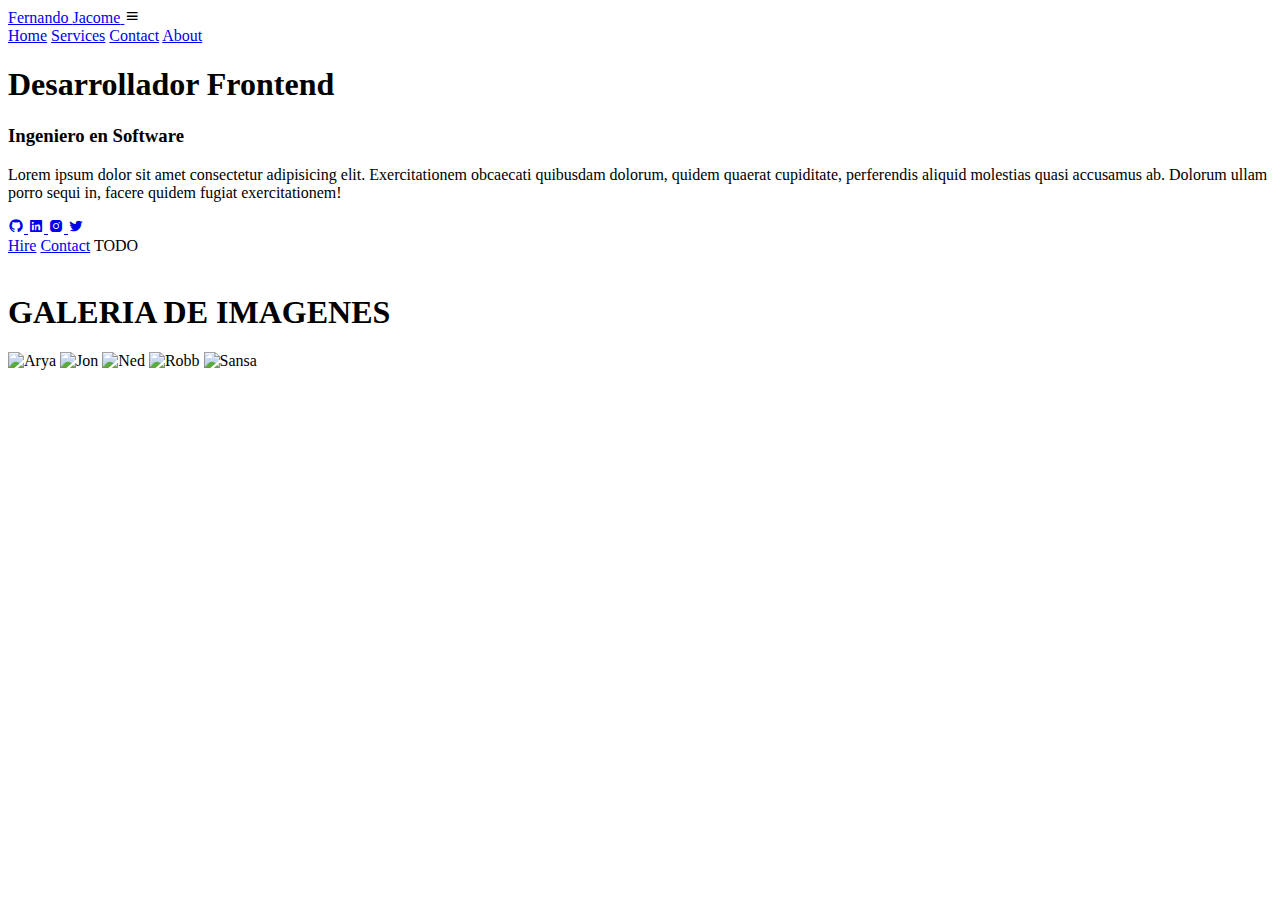
==== index.html @ d4eec50f "Initial commit" ====
<!DOCTYPE html>
<html lang="en">

    <head>
        <meta charset="UTF-8">
        <meta name="viewport" content="width=device-width, initial-scale=1.0">
        <title>Portfolio</title>
        <link rel="stylesheet" href="./css/styles.css">
        <link href='https://unpkg.com/boxicons@2.1.4/css/boxicons.min.css'
            rel='stylesheet'>
    </head>

    <body>
        <header>
            <a href="#home" class="logo">Fernando
                <span>Jacome</span>
            </a>
            <i class="bx bx-menu" id="menu-icon"></i>
            <nav class="navbar">
                <a href="#home">Home</a>
                <a href="#services">Services</a>
                <a href="#contact">Contact</a>
                <a href="#about">About</a>
            </nav>
        </header>
        <section class="home" id="home">
            <div class="home-content">
                <h1>Desarrollador <span>Frontend</span></h1>
                <h3><span>Ingeniero</span> en Software</h3>
                <p>
                    Lorem ipsum dolor sit amet consectetur adipisicing elit.
                    Exercitationem obcaecati quibusdam dolorum,
                    quidem quaerat cupiditate, perferendis aliquid molestias
                    quasi accusamus ab. Dolorum ullam porro sequi
                    in, facere quidem fugiat exercitationem!
                </p>
                <div class="social-icon">
                    <a href="#galery">
                        <i class="bx bxl-github"></i>
                    </a>
                    <a href="#">
                        <i class="bx bxl-linkedin-square"></i>
                    </a>
                    <a href="#">
                        <i class="bx bxl-instagram-alt "></i>
                    </a>
                    <a href="#">
                        <i class="bx bxl-twitter"></i>
                    </a>
                </div>

                <div class="btn-group">
                    <a href="#" class="btn">Hire</a>
                    <a href="#contact" class="btn">Contact</a>
                    <a class="btn"
                        onclick='window.location.href="./todo_app.html"'>TODO</a>
                </div>
            </div>

            <div class="home-img">
                <img src="./img/image.png" alt>
            </div>

        </section>

        <section class="services" id="services">
            <h1>GALERIA DE IMAGENES</h1>
            <section class="galery" id="galery">
                <img src="./img/galery/arya.png" alt="Arya">
                <img src="./img/galery/jon.jpg" alt="Jon">
                <img src="./img/galery/ned.jpg" alt="Ned">
                <img src="./img/galery/robb.jpg" alt="Robb">
                <img src="./img/galery/sansa.jpg" alt="Sansa">
            </section>

        </section>

        <script src="script.js"></script>
    </body>

</html>
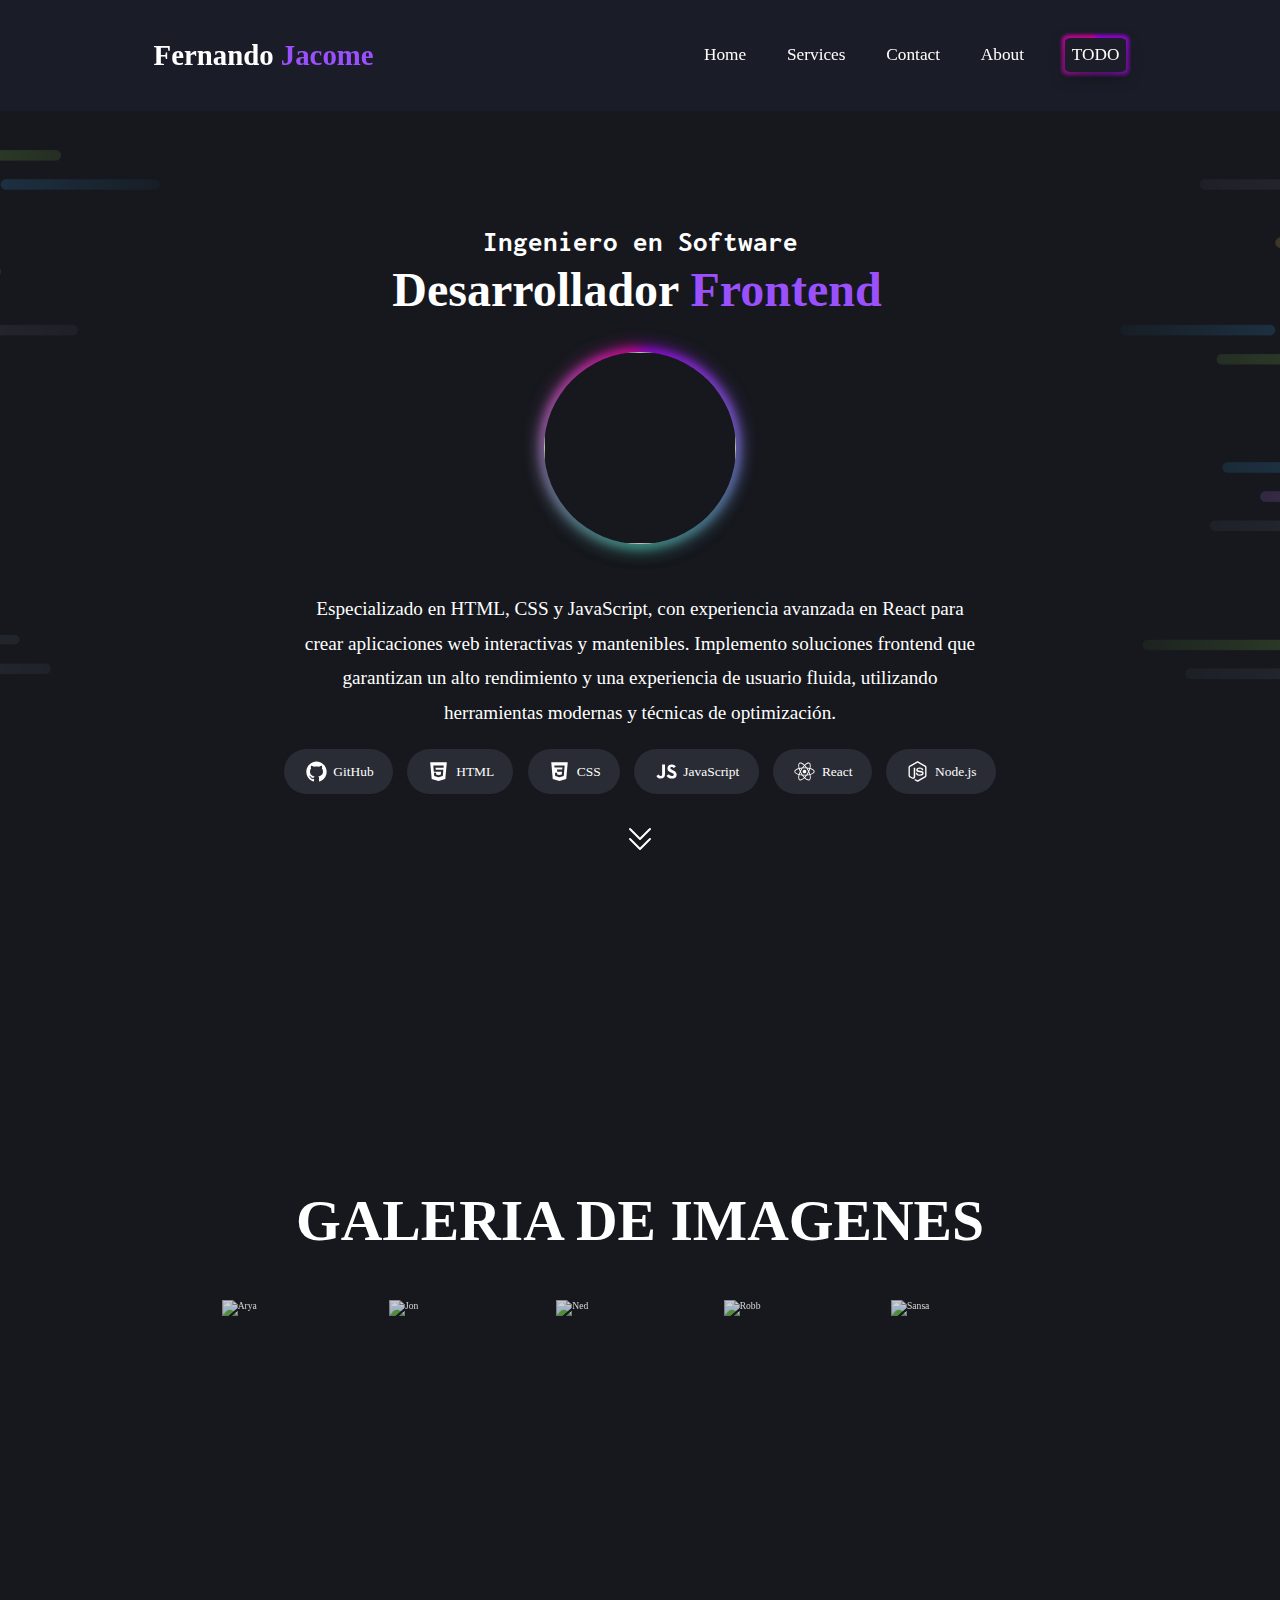
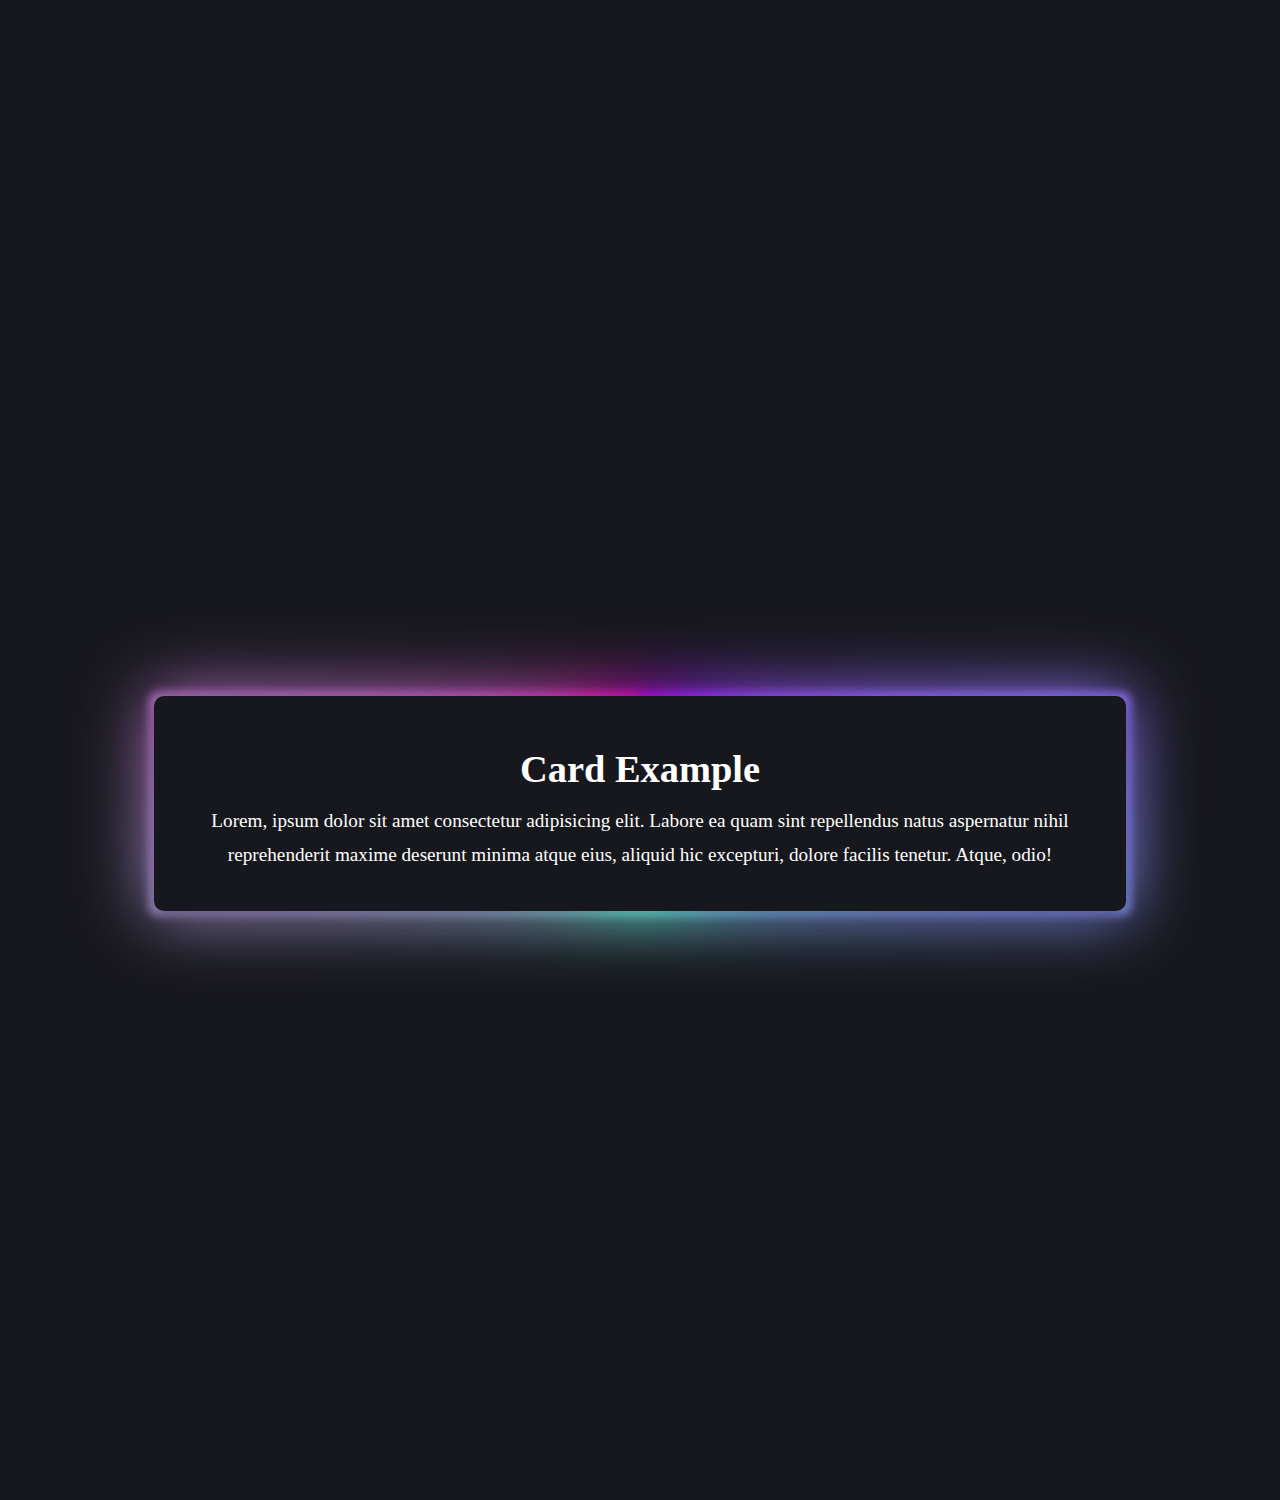
==== commit 88e5fccd: "v1.2 - add bg animated todo-app" ====
--- a/index.html
+++ b/index.html
@@ -8,9 +8,14 @@
         <link rel="stylesheet" href="./css/styles.css">
         <link href='https://unpkg.com/boxicons@2.1.4/css/boxicons.min.css'
             rel='stylesheet'>
+        <link rel="preconnect" href="https://fonts.googleapis.com">
+        <link rel="preconnect" href="https://fonts.gstatic.com" crossorigin>
+        <link
+            href="https://fonts.googleapis.com/css2?family=Inconsolata:wght@200..900&display=swap"
+            rel="stylesheet">
     </head>
 
-    <body>
+    <body class="portfolio">
         <header>
             <a href="#home" class="logo">Fernando
                 <span>Jacome</span>
@@ -21,20 +26,32 @@
                 <a href="#services">Services</a>
                 <a href="#contact">Contact</a>
                 <a href="#about">About</a>
+                <button
+                    onclick='window.location.href="./todo_app.html",1500'>TODO</button>
             </nav>
         </header>
+
         <section class="home" id="home">
             <div class="home-content">
-                <h1>Desarrollador <span>Frontend</span></h1>
-                <h3><span>Ingeniero</span> en Software</h3>
+                <div class="home-text-content">
+                    <h3>Ingeniero en Software</h3>
+                    <h1 class="anim-text">Desarrollador <span
+                            class="anim-text">Frontend</span></h1>
+                </div>
+                <div class="home-img">
+                    <img class="img-home" src="./img/image.png" alt>
+
+                </div>
+
                 <p>
-                    Lorem ipsum dolor sit amet consectetur adipisicing elit.
-                    Exercitationem obcaecati quibusdam dolorum,
-                    quidem quaerat cupiditate, perferendis aliquid molestias
-                    quasi accusamus ab. Dolorum ullam porro sequi
-                    in, facere quidem fugiat exercitationem!
+                    Especializado en HTML, CSS y JavaScript, con experiencia
+                    avanzada en React para crear aplicaciones web interactivas y
+                    mantenibles. Implemento soluciones frontend que garantizan
+                    un alto rendimiento y una experiencia de usuario fluida,
+                    utilizando herramientas modernas y técnicas de optimización.
+
                 </p>
-                <div class="social-icon">
+                <!-- <div class="social-icon">
                     <a href="#galery">
                         <i class="bx bxl-github"></i>
                     </a>
@@ -47,18 +64,73 @@
                     <a href="#">
                         <i class="bx bxl-twitter"></i>
                     </a>
-                </div>
+                </div> -->
 
                 <div class="btn-group">
-                    <a href="#" class="btn">Hire</a>
-                    <a href="#contact" class="btn">Contact</a>
-                    <a class="btn"
-                        onclick='window.location.href="./todo_app.html"'>TODO</a>
+                    <a class="btn">
+                        <svg class="icon-svg" width="32" height="32"
+                            viewBox="0 0 32 32"
+                            xmlns="http://www.w3.org/2000/svg">
+                            <path fill-rule="evenodd" clip-rule="evenodd"
+                                d="M15.9999 3.32104C8.82119 3.32104 3 9.14094 3 16.3209C3 22.0648 6.72487 26.9375 11.8901 28.6567C12.5396 28.7773 12.7781 28.3747 12.7781 28.0313C12.7781 27.7214 12.7661 26.6973 12.7605 25.611C9.14389 26.3974 8.38074 24.0772 8.38074 24.0772C7.78939 22.5746 6.93734 22.1751 6.93734 22.1751C5.75764 21.3682 7.02625 21.385 7.02625 21.385C8.33145 21.4765 9.01903 22.7247 9.01903 22.7247C10.1785 24.7116 12.0602 24.1373 12.802 23.8053C12.9187 22.9651 13.2556 22.3914 13.6274 22.0668C10.7399 21.7385 7.70436 20.6236 7.70436 15.6424C7.70436 14.2231 8.2124 13.0634 9.044 12.1528C8.90881 11.8256 8.46384 10.5034 9.16972 8.71277C9.16972 8.71277 10.2612 8.36338 12.7454 10.0453C13.7826 9.75706 14.8949 9.61218 15.9999 9.60722C17.1042 9.61218 18.2172 9.75662 19.2563 10.0449C21.7376 8.36295 22.8277 8.71234 22.8277 8.71234C23.5353 10.5028 23.0903 11.8252 22.9554 12.1524C23.7889 13.063 24.2933 14.2227 24.2933 15.642C24.2933 20.635 21.2521 21.7342 18.3573 22.0562C18.8238 22.4597 19.2393 23.251 19.2393 24.4636C19.2393 26.203 19.2242 27.603 19.2242 28.0311C19.2242 28.3771 19.4585 28.7824 20.1172 28.6548C25.2794 26.9339 29 22.0627 29 16.3209C28.9998 9.14137 23.1792 3.32104 15.9999 3.32104Z" />
+                            <path
+                                d="M7.92372 21.9858C7.89509 22.0504 7.79348 22.0698 7.70091 22.0257C7.60619 21.9835 7.55345 21.8954 7.58402 21.8306C7.612 21.7639 7.71383 21.7456 7.8079 21.7902C7.90262 21.8326 7.95666 21.9213 7.92372 21.9858ZM8.45028 22.5733C8.38849 22.6308 8.26729 22.6041 8.18506 22.513C8.09981 22.4226 8.08388 22.3014 8.14696 22.2431C8.21111 22.1858 8.32865 22.213 8.4139 22.3034C8.49871 22.3951 8.51529 22.515 8.45028 22.5733ZM8.96306 23.3218C8.8834 23.3774 8.75295 23.3255 8.67244 23.2099C8.59279 23.0941 8.59279 22.9552 8.67459 22.8999C8.75489 22.8443 8.88341 22.8945 8.96521 23.009C9.04443 23.1264 9.04443 23.2654 8.96306 23.3218ZM9.66506 24.0454C9.59402 24.1239 9.44204 24.1028 9.33096 23.9958C9.21751 23.891 9.18586 23.7418 9.25712 23.6635C9.32945 23.5847 9.48208 23.6066 9.59381 23.713C9.70725 23.8176 9.74105 23.9672 9.66506 24.0454ZM10.6338 24.4654C10.6021 24.5672 10.4562 24.6135 10.3087 24.57C10.1617 24.5254 10.0655 24.4064 10.0956 24.3035C10.1257 24.2008 10.2728 24.1528 10.4211 24.1991C10.5681 24.2434 10.6644 24.3618 10.6338 24.4654ZM11.6979 24.5431C11.7015 24.6503 11.5767 24.739 11.4223 24.7411C11.2667 24.7448 11.1408 24.6578 11.1392 24.5523C11.1392 24.444 11.2615 24.3564 11.417 24.3534C11.5713 24.3506 11.6979 24.4369 11.6979 24.5431ZM12.6877 24.3747C12.7062 24.4791 12.5988 24.5866 12.4453 24.6152C12.2946 24.6432 12.1547 24.5782 12.1353 24.4746C12.1168 24.3674 12.2262 24.26 12.3769 24.2322C12.5306 24.2057 12.6683 24.2686 12.6877 24.3747Z" />
+                        </svg>
+
+                        GitHub
+                    </a>
+                    <a class="btn"><svg class="icon-svg icon-svg-2"
+                            width="32"
+                            height="32"
+                            viewBox="0 0 32 32"
+                            xmlns="http://www.w3.org/2000/svg">
+                            <path
+                                d="M16.0001 23.4133L21.4662 21.9067L22.2048 13.7733H12.4814L12.2396 11.0667H22.4466L22.7152 8.41333H9.28497L10.0371 16.4267H19.2905L18.9816 19.8667L16.0001 20.6667L13.0186 19.8667L12.8305 17.6533H10.1445L10.534 21.9067L16.0001 23.4133ZM5.34991 4H26.6502L24.7297 25.6L16.0001 28L7.27043 25.6L5.34991 4Z" />
+                        </svg>
+                        HTML</a>
+                    <a class="btn">
+                        <svg class="icon-svg icon-svg-3" width="32" height="32"
+                            viewBox="0 0 32 32"
+                            xmlns="http://www.w3.org/2000/svg">
+                            <path
+                                d="M5.43317 4L7.3566 25.5936L15.9873 28L24.6421 25.5848L26.567 4H5.43317ZM22.5712 8.94718L21.9309 16.1407L21.9328 16.1795L21.9301 16.2689V16.2681L21.4752 21.2979L21.4251 21.7448L16.0001 23.2453L15.9959 23.2491L10.5802 21.7402L10.2135 17.5817H12.8692L13.0577 19.6962L16.0009 20.4939L16.0001 20.4954V20.4951L18.9542 19.6861L19.2664 16.2427H13.0909L13.038 15.6606L12.9173 14.2968L12.8539 13.5646H19.5011L19.7429 10.8865H9.61862L9.56564 10.3048L9.44512 8.94068L9.38161 8.20841H22.6345L22.5712 8.94718Z" />
+                        </svg>
+
+                        CSS
+                    </a>
+                    <a class="btn"><svg class="icon-svg icon-svg-4"
+                            width="32"
+                            height="32"
+                            viewBox="0 0 32 32"
+                            xmlns="http://www.w3.org/2000/svg">
+                            <path
+                                d="M3.00031 21.7468L6.01847 19.95C6.60068 20.9659 7.13073 21.8251 8.40133 21.8251C9.61884 21.8251 10.3869 21.3587 10.3869 19.533V7.13492H14.0935V19.5843C14.0935 23.3607 11.8433 25.08 8.56063 25.08C7.4001 25.1418 6.24776 24.8563 5.25539 24.2611C4.26301 23.666 3.47618 22.79 3.00031 21.7468ZM16.1075 21.355L19.1256 19.6356C19.4612 20.3054 19.9821 20.8685 20.6283 21.2601C21.2746 21.6517 22.0201 21.8559 22.7791 21.8494C24.3152 21.8494 25.2937 21.0938 25.2937 20.0517C25.2937 18.8016 24.2877 18.3585 22.5932 17.6262L21.6697 17.24C18.9957 16.1205 17.2216 14.7137 17.2216 11.7443C17.2216 9.0091 19.3399 6.92596 22.6492 6.92596C23.7214 6.8495 24.7929 7.08537 25.7297 7.60414C26.6666 8.12291 27.4275 8.90162 27.9174 9.8431L25.0311 11.6669C24.8416 11.1996 24.5123 10.7999 24.0868 10.5208C23.6613 10.2418 23.1596 10.0965 22.6482 10.1043C22.4253 10.0821 22.2001 10.1059 21.9871 10.1741C21.774 10.2424 21.5778 10.3536 21.4108 10.5006C21.2439 10.6476 21.1099 10.8273 21.0175 11.0281C20.9251 11.2289 20.8763 11.4465 20.8741 11.6669C20.8741 12.7612 21.5625 13.2034 23.1498 13.8807L24.0762 14.2715C27.2271 15.6 29.0003 16.9545 29.0003 20.0013C29.0003 23.2832 26.3794 25.0809 22.8587 25.0809C19.4167 25.0809 17.1932 23.4652 16.1075 21.355Z" />
+                        </svg>
+                        JavaScript</a>
+                    <a class="btn"><svg class="icon-svg icon-svg-5"
+                            width="32"
+                            height="32"
+                            viewBox="0 0 32 32"
+                            xmlns="http://www.w3.org/2000/svg">
+                            <path
+                                d="M16.748 25.2578C16.5169 25.0535 16.2758 24.8484 16.0455 24.6213C15.8613 24.7915 15.6888 24.951 15.5062 25.1097C13.2267 27.0748 10.8771 27.8928 9.48427 27.0976C8.13691 26.3365 7.71244 24.0881 8.25169 21.2594C8.30921 20.9528 8.37829 20.6462 8.45892 20.3396C8.21703 20.2684 7.98669 20.2029 7.75635 20.126C4.88828 19.147 3.00012 17.5572 3.00012 15.9666C3.00012 14.4338 4.76194 12.9458 7.51368 11.9917C7.82183 11.8892 8.14692 11.7874 8.48126 11.6963C8.40422 11.4008 8.34337 11.1167 8.28559 10.8419C7.70936 7.97053 8.11226 5.67656 9.47118 4.90408C10.8871 4.08603 13.2367 4.96104 15.5963 7.01649C15.7342 7.14108 15.8729 7.27778 16.0224 7.41377C16.2411 7.20943 16.4484 7.0051 16.6671 6.82355C18.9012 4.90123 21.1229 4.09742 22.4819 4.8699C23.8978 5.66446 24.313 8.1179 23.6798 11.1509C23.6451 11.3445 23.6027 11.5261 23.5534 11.7205C23.8415 11.8002 24.1289 11.8906 24.3939 11.9818C27.2034 12.9358 29.023 14.4238 28.9999 15.9908C28.9999 17.5921 27.054 19.1712 24.0696 20.148C23.9086 20.1936 23.7476 20.2506 23.5858 20.2954C23.6551 20.5225 23.7006 20.7496 23.7468 20.9768C24.3454 23.9186 23.8847 26.3265 22.4919 27.1218C22.1261 27.3253 21.7054 27.429 21.2785 27.4208C20.0021 27.4187 18.3812 26.6419 16.748 25.2578ZM19.0052 21.0893C18.3438 22.0402 17.6169 22.9507 16.8289 23.8154C17.0477 24.029 17.2665 24.2248 17.4853 24.4063C19.385 26.0189 21.1353 26.6212 21.9534 26.1556C22.2032 25.9568 22.4074 25.7136 22.5537 25.4405C22.7001 25.1674 22.7857 24.87 22.8054 24.5658C22.9716 23.4387 22.9247 22.2934 22.6667 21.1811C22.6321 20.9768 22.5897 20.7724 22.5288 20.5567C21.3687 20.8077 20.1914 20.9856 19.0052 21.0893ZM9.35562 21.4531C8.88416 23.8738 9.22928 25.6779 10.049 26.1442C10.3393 26.2564 10.6529 26.3082 10.9673 26.2958C11.2818 26.2835 11.5895 26.2075 11.8686 26.073C12.9543 25.6513 13.9431 25.0421 14.7821 24.2782C14.9546 24.1415 15.1156 23.9827 15.289 23.8239C14.4837 22.959 13.7376 22.0485 13.0549 21.0978C11.8732 21.0066 10.6997 20.8401 9.54282 20.5994C9.47118 20.8963 9.4134 21.1797 9.35562 21.4531ZM16.0578 23.0429C16.5647 22.4861 17.0708 21.8731 17.5777 21.1918C17.0708 21.2146 16.5416 21.226 16.0116 21.226C15.4816 21.226 14.987 21.2146 14.4916 21.1918C15.0093 21.861 15.5286 22.4861 16.0578 23.0429ZM13.6388 11.9575C13.2013 12.5819 12.7753 13.2391 12.3724 13.934C11.9695 14.6153 11.602 15.3081 11.2669 15.9987C11.6128 16.68 11.981 17.3728 12.3839 18.0776C12.7868 18.759 13.2128 19.4304 13.6504 20.0647C14.41 20.1103 15.205 20.1359 16.0108 20.1359C16.8166 20.1359 17.6224 20.1131 18.3943 20.0569C18.8088 19.4325 19.2348 18.7618 19.6384 18.0691C20.0421 17.3763 20.4211 16.6722 20.7555 15.9908C20.4211 15.3209 20.0413 14.6281 19.6384 13.9347C19.2355 13.2412 18.8095 12.5819 18.3835 11.9583C17.6132 11.9013 16.8174 11.8671 16.0116 11.8671C15.2058 11.8671 14.4108 11.9006 13.6388 11.9575ZM9.83941 19.5557C10.6295 19.7225 11.4291 19.8477 12.2345 19.9309C11.9579 19.4994 11.6821 19.0673 11.4171 18.613C11.1637 18.1702 10.9102 17.7273 10.6799 17.2845C10.3463 18.0563 10.0698 18.8188 9.83941 19.5557ZM20.6052 18.6016C20.3402 19.0559 20.0752 19.4873 19.811 19.9081C20.6285 19.8134 21.4396 19.677 22.2407 19.4994C21.9906 18.7327 21.6985 17.9783 21.3656 17.2389C21.1237 17.6932 20.8703 18.1474 20.6052 18.6016ZM7.87036 13.0362C5.52152 13.8542 4.10559 15.0454 4.10559 15.978C4.15037 16.2781 4.25883 16.567 4.42474 16.8282C4.59065 17.0895 4.81075 17.3178 5.0724 17.5002C5.97109 18.1987 7.00167 18.7377 8.11226 19.09C8.31949 19.1612 8.53827 19.2154 8.75705 19.2837C9.11075 18.1665 9.53755 17.0702 10.0351 16.0008C9.53659 14.9498 9.11352 13.8695 8.76861 12.7671C8.45789 12.8439 8.15848 12.9337 7.87036 13.0362ZM21.9988 15.978C22.5098 17.0338 22.9472 18.1187 23.3085 19.226C23.4587 19.1805 23.6081 19.1349 23.746 19.0893C26.3136 18.2492 27.906 16.9655 27.9145 15.9659C27.9145 15.0347 26.4408 13.83 24.0341 13.0127C23.7922 12.9337 23.528 12.8539 23.2638 12.7742C22.9149 13.8655 22.4925 14.9355 21.9988 15.978ZM20.5945 13.3658C20.8595 13.8201 21.1129 14.2636 21.3425 14.7065C21.6624 13.9827 21.9391 13.2433 22.1714 12.4915C21.3893 12.3159 20.5975 12.1795 19.7994 12.0829C20.076 12.5022 20.341 12.923 20.5945 13.3658ZM9.85097 12.4823C10.0821 13.2092 10.3579 13.9475 10.6799 14.7079C10.911 14.265 11.1637 13.8222 11.4171 13.3793C11.6706 12.9365 11.9348 12.5051 12.2114 12.0843C11.3825 12.1847 10.5998 12.3207 9.85097 12.4823ZM17.3928 7.65512C17.1972 7.82528 17.0015 8.00684 16.805 8.1891C17.6046 9.0431 18.3395 9.94707 19.0044 10.8946C20.1762 10.9991 21.3384 11.1814 22.4819 11.4399C22.5281 11.2698 22.5589 11.0989 22.5974 10.9288C23.1367 8.31654 22.8046 6.31734 21.9295 5.81825C21.7374 5.7186 21.5195 5.66936 21.2993 5.67585C20.3587 5.67158 18.9151 6.34866 17.3928 7.65299V7.65512ZM10.0235 5.84673C9.20617 6.31235 8.88339 8.17486 9.36718 10.6283C9.42496 10.8896 9.48273 11.1502 9.5513 11.4229C10.6963 11.1738 11.858 10.9954 13.0287 10.8889C13.696 9.94018 14.4348 9.03612 15.2397 8.18341C15.1133 8.0581 14.9747 7.9449 14.8483 7.83098C13.246 6.43054 11.7052 5.69152 10.6991 5.69152C10.4627 5.68406 10.2287 5.73782 10.0235 5.84673ZM17.5538 10.7985C17.079 10.1635 16.5667 9.55311 16.0193 8.97013C15.5016 9.52618 14.9831 10.1399 14.4785 10.7985C14.9854 10.7757 15.4916 10.7643 16.01 10.7643C16.5285 10.7643 17.0469 10.7735 17.5538 10.7985ZM13.7082 16.0236C13.6974 15.7317 13.749 15.4407 13.8601 15.1672C13.9713 14.8938 14.1397 14.6433 14.3557 14.4302C14.5718 14.217 14.8312 14.0453 15.1192 13.925C15.4072 13.8047 15.718 13.738 16.0339 13.7289C16.6713 13.749 17.274 14.0018 17.71 14.432C18.146 14.8621 18.3796 15.4345 18.3596 16.0236C18.3802 16.6132 18.1468 17.1862 17.7106 17.6168C17.2743 18.0475 16.671 18.3005 16.0331 18.3204C15.7171 18.3113 15.4061 18.2446 15.118 18.1241C14.8299 18.0037 14.5704 17.8318 14.3544 17.6184C14.1384 17.405 13.9701 17.1542 13.8592 16.8806C13.7483 16.6069 13.697 16.3157 13.7082 16.0236Z" />
+                        </svg>
+                        React</a>
+                    <a class="btn"><svg class="icon-svg icon-svg-6" width="32"
+                            height="32"
+                            viewBox="0 0 32 32"
+                            xmlns="http://www.w3.org/2000/svg">
+                            <path
+                                d="M26.5943 8.76103L17.1125 3.25544C16.5146 2.91485 15.736 2.91485 15.1333 3.25544L5.55027 8.76103C4.93317 9.11603 4.49646 9.78324 4.49646 10.4969V21.4934C4.49646 22.2071 4.94456 22.8745 5.56167 23.2314L8.09353 24.6695C9.30366 25.2655 9.73134 25.2655 10.282 25.2655C12.0738 25.2655 13.0973 24.182 13.0973 22.2922V11.4359C13.0973 11.2826 13.0175 11.0544 12.867 11.0544H11.6579C11.5048 11.0544 11.1621 11.2826 11.1621 11.4357V22.292C11.1621 23.1297 10.4043 23.9634 8.98823 23.2553L6.37208 21.7474C6.28091 21.6979 6.21662 21.5984 6.21662 21.4934V10.4969C6.21662 10.3932 6.33596 10.2892 6.42777 10.2361L15.9798 4.73994C16.069 4.68941 16.2002 4.68941 16.2892 4.73994L25.7247 10.2348C25.815 10.2892 25.7832 10.39 25.7832 10.4969V21.4934C25.7832 21.5984 25.8226 21.7005 25.7333 21.751L16.254 27.2504C16.1727 27.2992 16.0718 27.2992 15.9828 27.2504L13.5516 25.7992C13.4783 25.7566 13.3912 25.7414 13.3209 25.7807C12.6444 26.1641 12.5197 26.2151 11.8852 26.435C11.7291 26.4894 11.4988 26.5838 11.9733 26.8498L15.1552 28.7321C15.459 28.9075 15.8036 28.9999 16.1544 29C16.5075 29 16.8532 28.9084 17.1579 28.7321L26.5941 23.2314C27.2112 22.8719 27.5036 22.2071 27.5036 21.4934V10.4969C27.5036 9.78324 27.2112 9.11775 26.5943 8.76103ZM19.0985 19.7509C16.5771 19.7509 16.0217 19.0553 15.8366 17.8015C15.8151 17.6665 15.7005 17.505 15.5631 17.505H14.3308C14.1784 17.505 14.0558 17.6899 14.0558 17.8418C14.0558 19.4471 14.9286 21.3922 19.0987 21.3922C22.1173 21.3922 23.848 20.2192 23.848 18.1434C23.848 16.0853 22.4575 15.5451 19.53 15.1577C16.5709 14.7665 16.2703 14.5689 16.2703 13.8757C16.2703 13.3042 16.5249 12.5419 18.7159 12.5419C20.6737 12.5419 21.3953 12.9621 21.6923 14.2817C21.7176 14.4057 21.8309 14.4948 21.9589 14.4948H23.1961C23.2722 14.4948 23.3449 14.464 23.3982 14.4096C23.4498 14.3511 23.4771 14.2778 23.4703 14.1991C23.2787 11.9268 21.769 10.8678 18.7157 10.8678C15.9998 10.8678 14.3796 12.0147 14.3796 13.9372C14.3796 16.0225 15.9916 16.5987 18.5988 16.8565C21.7176 17.1623 21.9602 17.6181 21.9602 18.2316C21.9602 19.297 21.1048 19.7509 19.0985 19.7509Z" />
+                        </svg>
+
+                        Node.js</a>
+
                 </div>
-            </div>
-
-            <div class="home-img">
-                <img src="./img/image.png" alt>
+                <div class="home-content-d">
+                    <a href="#galery">
+                        <img src="./img/icons/Caret.svg"></a>
+                </div>
             </div>
 
         </section>
@@ -74,8 +146,26 @@
             </section>
 
         </section>
+        <section>
 
-        <script src="script.js"></script>
+            <div class="cards-gallery">
+                <div class="card">
+                    <h1>Card Example</h1>
+                    <p>
+                        Lorem, ipsum dolor sit amet consectetur adipisicing
+                        elit.
+                        Labore ea quam sint repellendus natus aspernatur
+                        nihil
+                        reprehenderit maxime deserunt minima atque eius,
+                        aliquid
+                        hic
+                        excepturi, dolore facilis tenetur. Atque, odio!
+                    </p>
+                </div>
+            </div>
+        </section>
+
+        <script src="./js/theme.js"></script>
     </body>
 
 </html>--- a/css/styles.css
+++ b/css/styles.css
@@ -0,0 +1,686 @@
+* {
+    margin: 0;
+    padding: 0;
+    box-sizing: border-box;
+    text-decoration: none;
+    border: none;
+    outline: none;
+    scroll-behavior: smooth;
+    font-family: "Poppins";
+}
+
+html {
+    font-size: 60%;
+    overflow-x: hidden;
+}
+
+@property --gradient-angle {
+    syntax: "<angle>";
+    initial-value: 0deg;
+    inherits: false;
+}
+
+:root {
+    --bg-color: #17181d;
+    --text-color: white;
+    --main-color: #531eaa;
+    --btn-color: #292C34;
+
+
+    /* TODO PALETTE */
+    --todo-bg-color: radial-gradient(ellipse at bottom, #33193b 0%, #090a0f 100%);
+    --todo-text-color: white;
+    --todo-text-color-2: #33193b;
+    --black: #09090Dff;
+}
+
+.pinkmode {
+    --bg-color: #080808;
+    --second-bg-color: #2F184B;
+    --second-color: #001005;
+    --text-color: #F4EFFA;
+    --main-color: #532B88;
+}
+
+body {
+
+    background-color: var(--bg-color);
+    color: var(--text-color);
+    animation: rotation 20s linear infinite;
+}
+
+
+
+header {
+    position: fixed;
+    width: 100%;
+    top: 0;
+    left: 0;
+    padding: 4rem 12%;
+    background: rgba(28, 32, 44, 0.7);
+    backdrop-filter: blur(10px);
+    display: flex;
+    justify-content: space-between;
+    align-items: center;
+    z-index: 50;
+}
+
+#menu-icon {
+    font-size: 3.6rem;
+    color: var(--main-color);
+    display: none;
+}
+
+.logo {
+    font-size: 3rem;
+    color: var(--text-color);
+    font-weight: 800;
+    cursor: pointer;
+    transition: 0.3s ease;
+}
+
+.logo:hover {
+    transform: scale(1.2);
+}
+
+span {
+    color: #9a50fc;
+}
+
+.navbar button {
+    font-size: 1.8rem;
+    color: var(--text-color);
+    margin-left: 4rem;
+    font-weight: 500;
+    background: #1b1d28;
+    box-shadow: rgba(0, 0, 0, 0.35) 0px 5px 15px;
+    padding: 7px;
+    border-radius: 10%;
+    transition: 0.4s ease;
+    cursor: pointer;
+    position: relative;
+    transition: 0.3s ease;
+}
+
+.navbar button::after, .navbar button::before {
+    content: '';
+    position: absolute;
+    inset: -0.2rem;
+    z-index: -10;
+    background: conic-gradient(from var(--gradient-angle), #a100f2, #721b8f, #e500a4);
+    border-radius: inherit;
+    animation: rotation 2s linear infinite;
+    filter: blur(0.2rem);
+}
+
+.navbar button:hover {
+    color: linear-gradient(#a100f2, #6fffe9, #e500a4);
+    ;
+}
+
+.navbar button:active {
+    transform: scale(0.7);
+}
+
+
+.navbar a {
+    font-size: 1.8rem;
+    color: var(--text-color);
+    margin-left: 4rem;
+    font-weight: 500;
+    border-bottom: 3px solid transparent;
+    transition: 0.3s ease;
+}
+
+.navbar a:hover {
+    border-bottom: 3px solid var(--main-color);
+    color: var(--main-color);
+}
+
+section {
+    min-height: 100vh;
+    padding: 10rem 12%;
+}
+
+.home {
+    background-image: url(../img/bg.png);
+    background-size: cover;
+    background-repeat: no-repeat;
+    background-attachment: fixed;
+    background-position: center;
+    color: var(--text-color);
+}
+
+.home-content {
+    display: flex;
+    flex-direction: column;
+    text-align: center;
+    justify-content: center;
+    align-items: center;
+    min-height: 100vh;
+    gap: 1rem;
+}
+
+.home-content-d img {
+    padding: 2rem 0;
+    width: 100%;
+    cursor: pointer;
+}
+
+.home-content h1 {
+    font-size: 5rem;
+    font-weight: 700;
+    margin-top: 1rem;
+    line-height: 1;
+}
+
+
+.home-content h3 {
+    font-family: "Inconsolata", monospace;
+}
+
+.home-content .home-text-content {
+    display: inline-block;
+}
+
+.home-content .anim-text {
+    border-right: 3px solid transparent;
+    width: 100%;
+    white-space: nowrap;
+    overflow: hidden;
+    animation: typing 4s steps(30, end) infinite,
+        cursor 0.75s step-end infinite;
+}
+
+@keyframes cursor {
+    0%, 100% {
+        border-color: transparent;
+    }
+
+    50% {
+        border-color: white;
+    }
+}
+
+@keyframes typing {
+    0% {
+        width: 0;
+    }
+
+    50% {
+        width: 100%;
+    }
+
+    100% {
+        width: 0;
+    }
+}
+
+.home-content h3 {
+    font-size: 3rem;
+    margin: 1rem;
+}
+
+.home-content p {
+    font-size: 2rem;
+    font-weight: 500;
+    line-height: 1.8;
+    margin-top: 1rem;
+    margin-bottom: 1rem;
+    width: 70%;
+}
+
+.home-img {
+    margin: 3rem;
+    width: 15vw;
+    height: 15vw;
+    object-fit: cover;
+    border-radius: 50%;
+    position: relative;
+    transition: 0.3s ease;
+    display: flex;
+    align-items: center;
+    justify-content: center;
+}
+
+.img-home {
+    width: 100%;
+    height: 100%;
+    margin: 0 auto;
+    border-radius: 50%;
+    background: var(--bg-color);
+    position: relative;
+    filter: drop-shadow(0 0.8rem 0.8rem rgba(0, 0, 0, 0.5));
+    transition: 0.3s ease;
+    z-index: 2;
+}
+
+.home-img::after, .home-img::before {
+    content: '';
+    position: absolute;
+    inset: -0.2rem;
+    z-index: 1;
+    background: conic-gradient(from var(--gradient-angle), #a100f2, #6fffe9, #e500a4);
+    border-radius: inherit;
+    animation: rotation 2s linear infinite;
+}
+
+.home-img:after {
+    filter: blur(1rem);
+}
+
+.home-img::before {
+    filter: blur(.5rem);
+    box-shadow: rgba(0, 0, 0, 0.35) 0px 5px 15px;
+}
+
+.home-img:hover {
+    transform: scale(1.1);
+}
+
+
+.cards-gallery .card {
+    margin: 0 auto;
+    padding: 2em;
+    font-size: 2rem;
+    width: auto;
+    height: auto;
+    line-height: 1.8;
+    background-color: var(--bg-color);
+    box-shadow: rgba(0, 0, 0, 0.35) 0px 5px 15px;
+    text-align: center;
+    border-radius: 10px;
+    position: relative;
+}
+
+.cards-gallery .card::after, .card::before {
+    content: '';
+    position: absolute;
+    inset: -0.5rem;
+    z-index: -1;
+    background: conic-gradient(from var(--gradient-angle), #a100f2, #6fffe9, #e500a4);
+    border-radius: inherit;
+    animation: rotation 5s linear infinite;
+}
+
+.cards-gallery .card::after {
+    filter: blur(3.5rem);
+}
+
+.cards-gallery .card::before {
+    filter: blur(.5rem);
+    box-shadow: rgba(0, 0, 0, 0.35) 0px 5px 15px;
+}
+
+@keyframes rotation {
+    0% {
+        --gradient-angle: 0deg;
+    }
+
+    100% {
+        --gradient-angle: 360deg;
+    }
+}
+
+
+.btn {
+    display: flex;
+    align-items: center;
+    justify-content: center;
+    padding: 1rem 2rem;
+    background-color: var(--btn-color);
+    color: var(--text-color);
+    border-radius: 3rem;
+    font-size: 1.4rem;
+    border: transparent;
+    transition: 0.3s ease-in-out;
+    gap: 0.5rem;
+    user-select: none;
+}
+
+.btn:hover {
+    transform: scale(1.1);
+}
+
+.icon-svg {
+    width: 25px;
+    height: 25px;
+    fill: white;
+    transition: 0.2s ease;
+}
+
+.btn:hover .icon-svg-2 {
+    fill: #E3646E;
+}
+
+.btn:hover .icon-svg-3 {
+    fill: #3996DB;
+}
+
+.btn:hover .icon-svg-4 {
+    fill: #61450C;
+}
+
+.btn:hover .icon-svg-5 {
+    fill: #3996DB;
+}
+
+.btn:hover .icon-svg-6 {
+    fill: #82BC4F;
+}
+
+.btn-group {
+    display: flex;
+    align-items: center;
+    justify-content: center;
+    gap: 1.5rem;
+}
+
+.about {
+    display: flex;
+    justify-content: center;
+    align-items: center;
+    gap: 10rem;
+    background-color: var(--second-bg-color);
+}
+
+.services {
+    display: flex;
+    flex-direction: column;
+    justify-content: center;
+    align-items: center;
+}
+
+.services h1 {
+    font-size: 6rem;
+    margin-bottom: -5%;
+}
+
+.galery {
+    display: flex;
+    width: 110%;
+}
+
+.galery img {
+    width: 0;
+    flex-grow: 1;
+    object-fit: cover;
+    opacity: .8;
+    transition: .4s ease;
+}
+
+.galery img:hover {
+    cursor: crosshair;
+    width: 10%;
+    opacity: 1;
+    filter: contrast(120%);
+    box-shadow: 0 0 50 px rgba(0, 0, 0);
+}
+
+
+
+.todo-app {
+    min-height: 100vh;
+    padding: 10px;
+    background: var(--todo-bg-color);
+    display: flex;
+    flex-direction: column;
+    align-items: center;
+    z-index: 1;
+}
+
+.container-b {
+    position: fixed;
+    width: 100%;
+    height: 100vh;
+    overflow: hidden;
+}
+
+.bubbles {
+    position: absolute;
+    display: flex;
+    flex-wrap: wrap;
+    top: 0;
+    left: 0;
+    width: 100%;
+    height: 100%;
+    overflow: hidden;
+    pointer-events: none;
+}
+
+.b1 {
+    position: relative;
+    width: 10px;
+    height: 10px;
+    background: white;
+    box-shadow: 0 0 5px #e10ae9, 0 0 30px #b870b8;
+    margin: 0 15px;
+    border-radius: 50%;
+    transition: 0.3s ease;
+    filter: blur(3px);
+    animation: stars 60s linear infinite;
+    animation-duration: calc(120s/var(--i));
+    opacity: 0.8;
+}
+
+
+.b1:nth-child(even) {
+    background-color: #b85697;
+    box-shadow: 0 0 5px #03ffdd, 0 0 30px #9fe9e5;
+}
+
+@keyframes stars {
+    0% {
+        transform: translateY(100vh) scale(0.2);
+        opacity: 0.4;
+    }
+
+    100% {
+        transform: translateY(-10vh) scale(0.4);
+        opacity: 0.8;
+    }
+}
+
+
+
+
+.todo-app html {
+    height: 100%;
+}
+
+
+.todo-app h1 {
+    margin-top: 100px;
+    margin-bottom: 20px;
+    font-size: 7rem;
+    font-weight: 800;
+    text-transform: uppercase;
+    text-align: center;
+    color: var(--todo-text-color);
+    z-index: 2;
+}
+
+.todo-app .wrapper {
+    width: 700px;
+    max-width: 100%;
+    display: flex;
+    flex-direction: column;
+    gap: 10px;
+    z-index: 2;
+}
+
+#todo-input {
+    box-sizing: border-box;
+    padding: 12px 20px;
+    width: 100%;
+    background: none;
+    border: 2px solid var(--todo-text-color);
+    border-radius: 10px;
+    color: var(--text-color);
+    caret-color: var(--todo-text-color);
+}
+
+#todo-input:focus {
+    outline: none;
+}
+
+.todo-app form {
+    position: relative;
+}
+
+#add-button {
+    position: absolute;
+    top: 0;
+    right: 0;
+
+    background-color: var(--todo-text-color);
+    height: 100%;
+    padding: 0 30px;
+    border: none;
+    border-radius: 10px;
+    font: inherit;
+    font-size: 1.5rem;
+    font-weight: 600;
+    color: var(--todo-text-color-2);
+    cursor: pointer;
+    transition: 1s ease;
+}
+
+
+@keyframes button-todo {
+    0% {
+        width: 13%;
+    }
+
+    100% {
+        width: 100%;
+    }
+}
+
+.todo-app .todo {
+    margin-bottom: 10px;
+    padding: 0 16px;
+    border-radius: 15px;
+    background-color: var(--todo-text-color);
+    color: var(--todo-text-color-2);
+    display: flex;
+    align-items: center;
+}
+
+.todo-app .todo-text {
+    padding: 15px;
+    padding-right: 0;
+    flex-grow: 1;
+    font-size: 1.5rem;
+    user-select: none;
+    transition: 200ms ease;
+}
+
+.todo-app .delete-button {
+    padding: 3px;
+    background: none;
+    border: none;
+    display: flex;
+    justify-content: center;
+    align-items: center;
+    cursor: pointer;
+}
+
+.todo-app .delete-button svg {
+    fill: gray;
+}
+
+.todo-app .delete-button:hover svg {
+    fill: #ff0033;
+}
+
+.custom-checkbox {
+    border: 2px solid var(--todo-text-color-2);
+    border-radius: 50%;
+    min-height: 20px;
+    min-width: 20px;
+    display: flex;
+    justify-content: center;
+    align-items: center;
+    flex-shrink: 0;
+    user-select: none;
+    transition: 200ms ease;
+    cursor: pointer;
+}
+
+input[type="checkbox"]:checked~.custom-checkbox {
+    background-color: var(--todo-text-color-2);
+    width: -10%;
+}
+
+input[type="checkbox"]:checked~.custom-checkbox svg {
+    fill: var(--todo-text-color);
+}
+
+input[type="checkbox"]:checked~.todo-text {
+    text-decoration: line-through;
+    color: grey;
+    font-weight: bolder;
+}
+
+input[type="checkbox"] {
+    display: none;
+}
+
+@media(max-width: 400px) {
+    html {
+        font-size: 8pt;
+    }
+
+    #add-button {
+        position: unset;
+        width: 100%;
+        margin-top: 10px;
+        padding: 15px;
+        height: auto;
+    }
+
+    h1 {
+        margin-top: 50px;
+        font-size: 15vw;
+    }
+}
+
+@media(max-width: 415px) {
+    html {
+        font-size: 8pt;
+    }
+
+    header {
+        align-items: center;
+        justify-content: center;
+    }
+
+    header .navbar {
+        display: none;
+    }
+
+    header .logo {
+        text-align: center;
+    }
+
+    .home {
+        flex-direction: column;
+        align-items: center;
+        justify-content: center;
+    }
+
+    .home-content {
+        align-items: center;
+        text-align: center;
+    }
+
+    .btn-group {
+        flex-direction: column;
+    }
+
+    .home-img img {
+        width: 90vw;
+        border-radius: 10%;
+    }
+}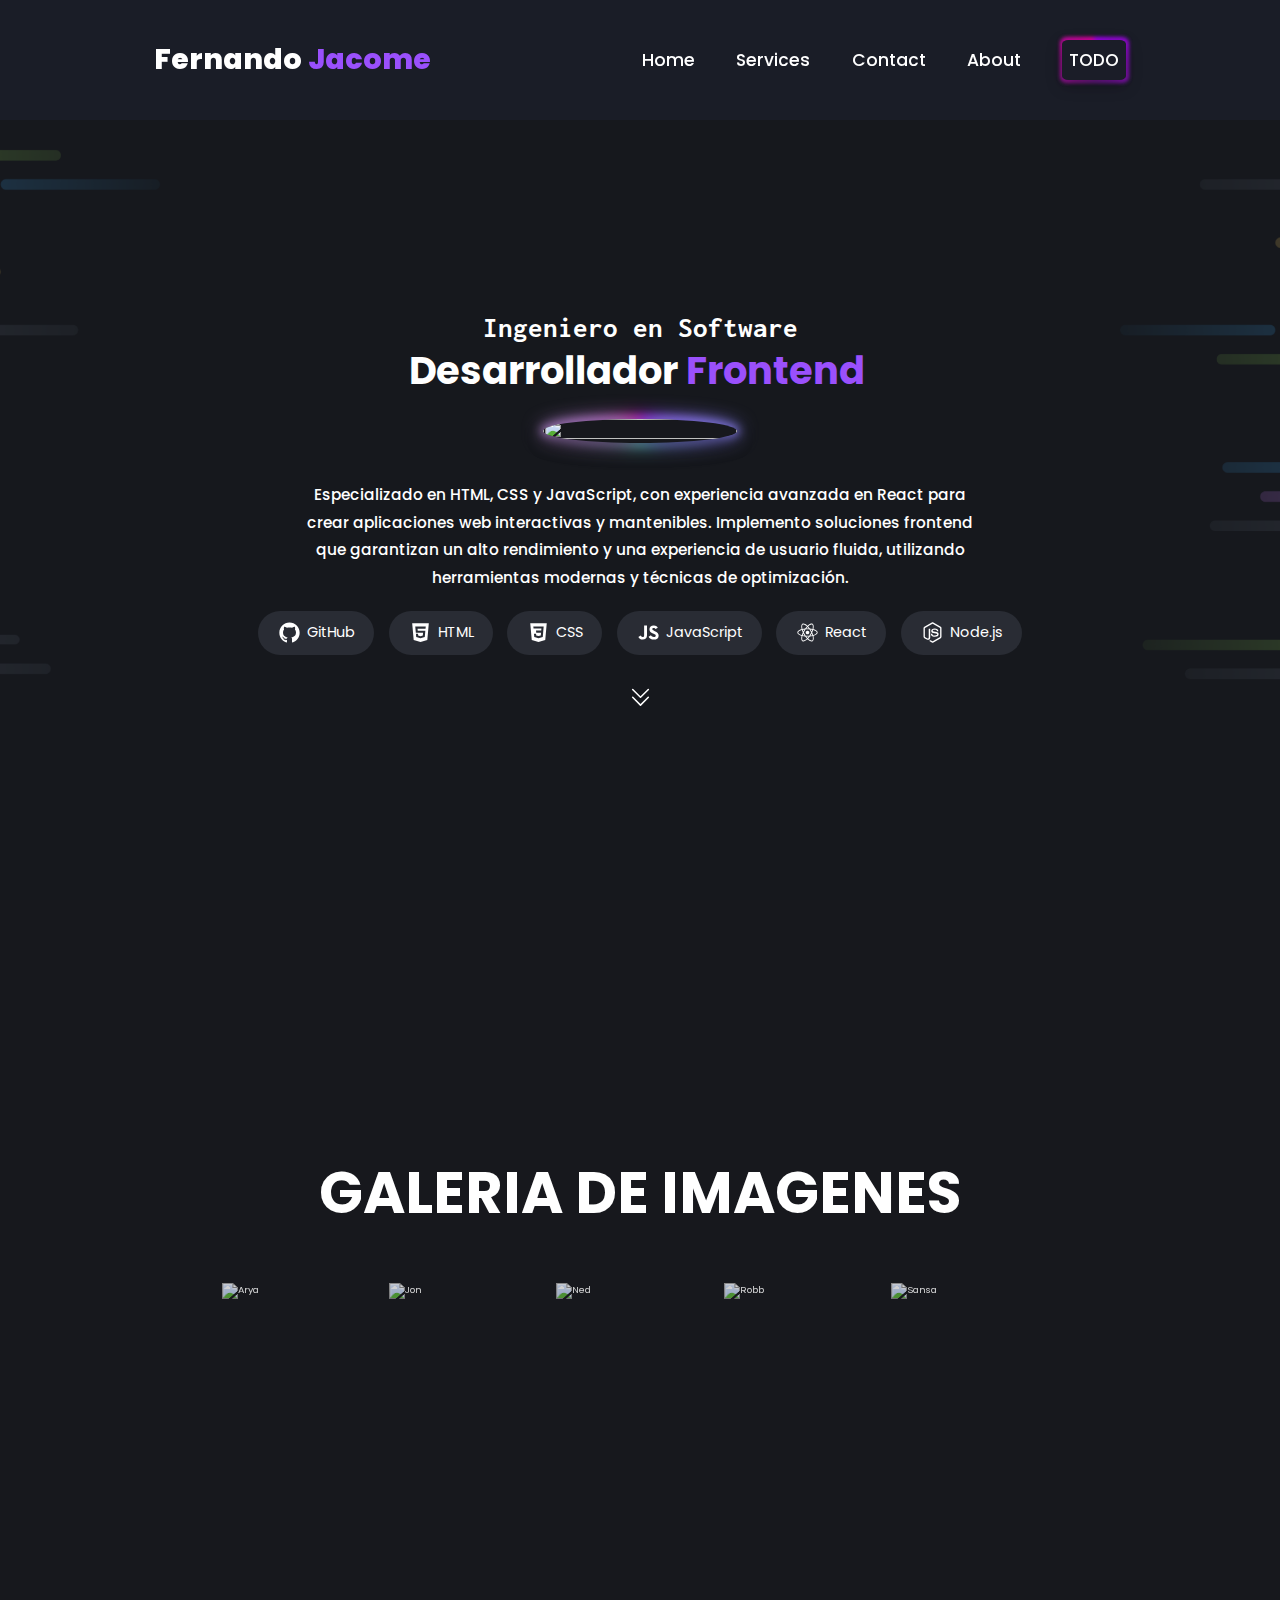
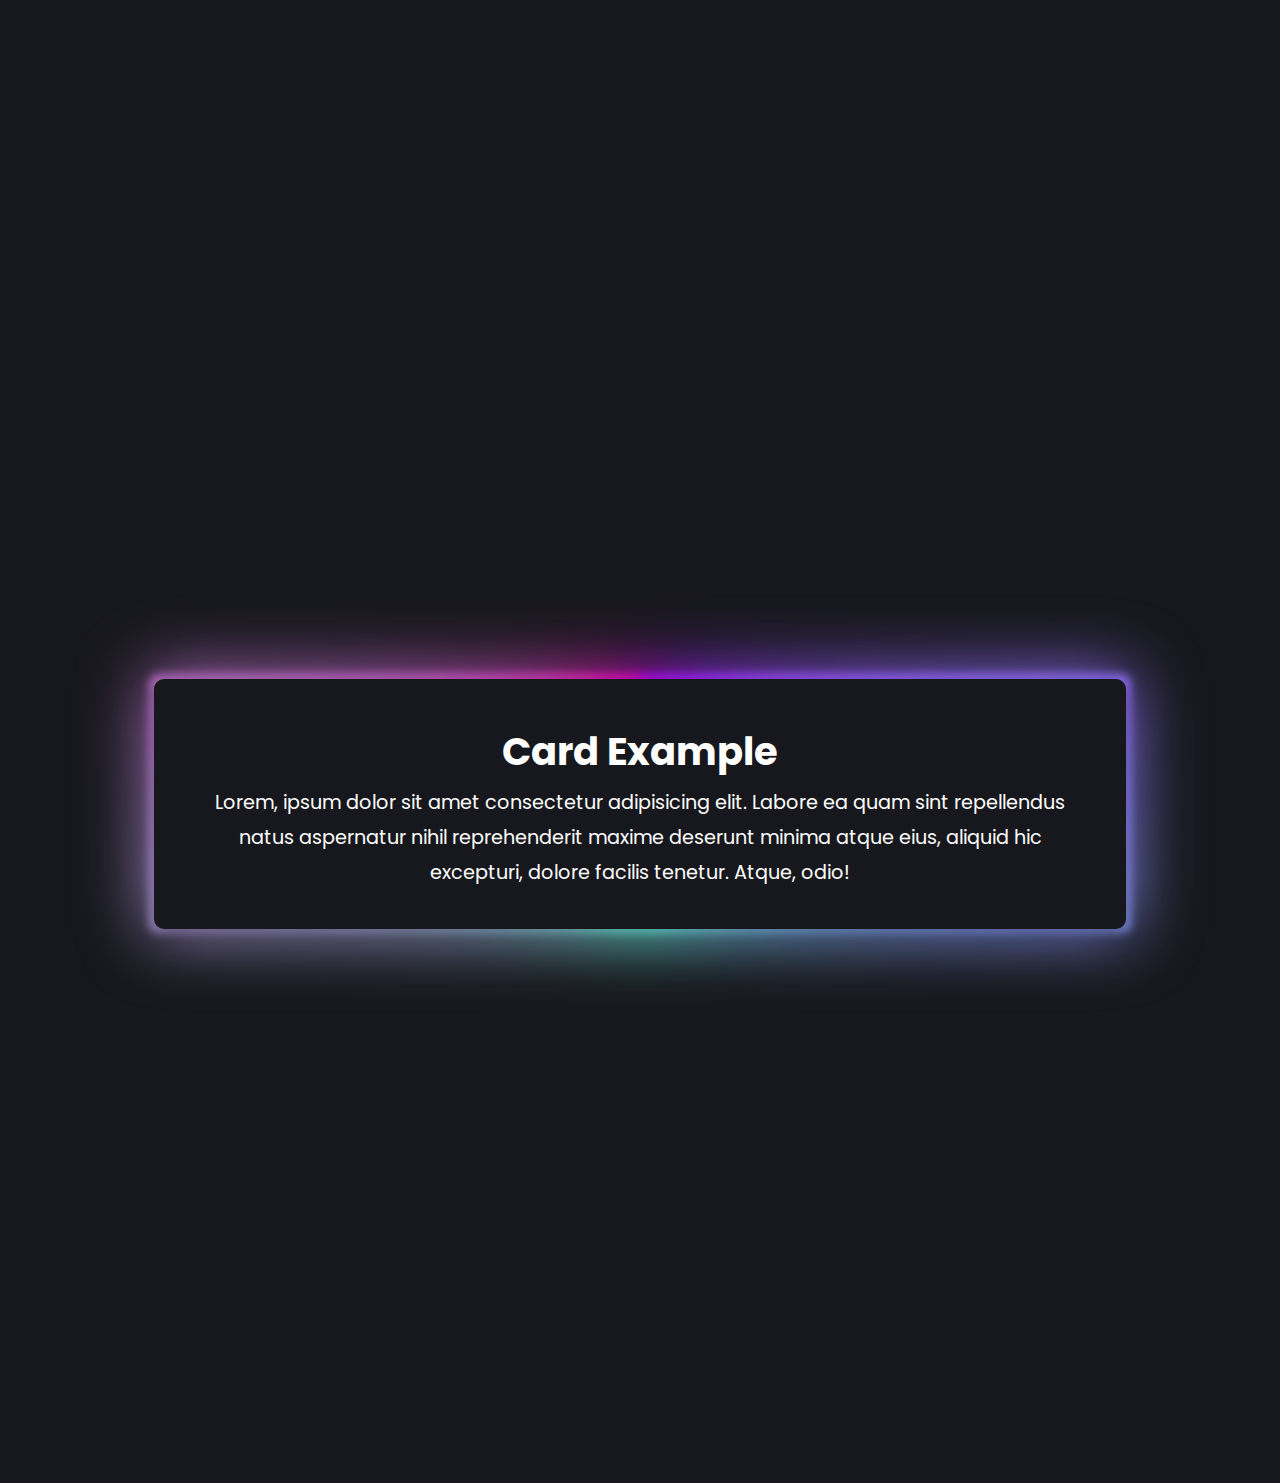
==== commit 063fb1f1: "v1.3 update home section, add poppins font, add responsive for 900-700px" ====
--- a/index.html
+++ b/index.html
@@ -1,57 +1,64 @@
 <!DOCTYPE html>
 <html lang="en">
-
-    <head>
-        <meta charset="UTF-8">
-        <meta name="viewport" content="width=device-width, initial-scale=1.0">
-        <title>Portfolio</title>
-        <link rel="stylesheet" href="./css/styles.css">
-        <link href='https://unpkg.com/boxicons@2.1.4/css/boxicons.min.css'
-            rel='stylesheet'>
-        <link rel="preconnect" href="https://fonts.googleapis.com">
-        <link rel="preconnect" href="https://fonts.gstatic.com" crossorigin>
-        <link
-            href="https://fonts.googleapis.com/css2?family=Inconsolata:wght@200..900&display=swap"
-            rel="stylesheet">
-    </head>
-
-    <body class="portfolio">
-        <header>
-            <a href="#home" class="logo">Fernando
-                <span>Jacome</span>
-            </a>
-            <i class="bx bx-menu" id="menu-icon"></i>
-            <nav class="navbar">
-                <a href="#home">Home</a>
-                <a href="#services">Services</a>
-                <a href="#contact">Contact</a>
-                <a href="#about">About</a>
-                <button
-                    onclick='window.location.href="./todo_app.html",1500'>TODO</button>
-            </nav>
-        </header>
-
-        <section class="home" id="home">
-            <div class="home-content">
-                <div class="home-text-content">
-                    <h3>Ingeniero en Software</h3>
-                    <h1 class="anim-text">Desarrollador <span
-                            class="anim-text">Frontend</span></h1>
-                </div>
-                <div class="home-img">
-                    <img class="img-home" src="./img/image.png" alt>
-
-                </div>
-
-                <p>
-                    Especializado en HTML, CSS y JavaScript, con experiencia
-                    avanzada en React para crear aplicaciones web interactivas y
-                    mantenibles. Implemento soluciones frontend que garantizan
-                    un alto rendimiento y una experiencia de usuario fluida,
-                    utilizando herramientas modernas y técnicas de optimización.
-
-                </p>
-                <!-- <div class="social-icon">
+  <head>
+    <meta charset="UTF-8" />
+    <meta name="viewport" content="width=device-width, initial-scale=1.0" />
+    <title>Portfolio</title>
+    <link rel="stylesheet" href="./css/styles.css" />
+    <link
+      href="https://unpkg.com/boxicons@2.1.4/css/boxicons.min.css"
+      rel="stylesheet"
+    />
+    <link rel="preconnect" href="https://fonts.googleapis.com" />
+    <link rel="preconnect" href="https://fonts.gstatic.com" crossorigin />
+    <link
+      href="https://fonts.googleapis.com/css2?family=Inconsolata:wght@200..900&display=swap"
+      rel="stylesheet"
+    />
+    <link
+      href="https://fonts.googleapis.com/css2?family=Poppins:ital,wght@0,100;0,200;0,300;0,400;0,500;0,600;0,700;0,800;0,900;1,100;1,200;1,300;1,400;1,500;1,600;1,700;1,800;1,900&display=swap"
+      rel="stylesheet"
+    />
+  </head>
+
+  <body class="portfolio">
+    <header>
+      <a href="#home" class="logo"
+        >Fernando
+        <span>Jacome</span>
+      </a>
+      <i class="bx bx-menu" id="menu-icon"></i>
+      <nav class="navbar">
+        <a href="#home">Home</a>
+        <a href="#services">Services</a>
+        <a href="#contact">Contact</a>
+        <a href="#about">About</a>
+        <button onclick='window.location.href="./todo_app.html",1500'>
+          TODO
+        </button>
+      </nav>
+    </header>
+
+    <section class="home" id="home">
+      <div class="home-content">
+        <div class="home-text-content">
+          <h3>Ingeniero en Software</h3>
+          <h1 class="anim-text">
+            Desarrollador <span class="anim-text">Frontend</span>
+          </h1>
+        </div>
+        <div class="home-img">
+          <img class="img-home" src="./img/image.png" alt />
+        </div>
+
+        <p>
+          Especializado en HTML, CSS y JavaScript, con experiencia avanzada en
+          React para crear aplicaciones web interactivas y mantenibles.
+          Implemento soluciones frontend que garantizan un alto rendimiento y
+          una experiencia de usuario fluida, utilizando herramientas modernas y
+          técnicas de optimización.
+        </p>
+        <!-- <div class="social-icon">
                     <a href="#galery">
                         <i class="bx bxl-github"></i>
                     </a>
@@ -66,106 +73,142 @@
                     </a>
                 </div> -->
 
-                <div class="btn-group">
-                    <a class="btn">
-                        <svg class="icon-svg" width="32" height="32"
-                            viewBox="0 0 32 32"
-                            xmlns="http://www.w3.org/2000/svg">
-                            <path fill-rule="evenodd" clip-rule="evenodd"
-                                d="M15.9999 3.32104C8.82119 3.32104 3 9.14094 3 16.3209C3 22.0648 6.72487 26.9375 11.8901 28.6567C12.5396 28.7773 12.7781 28.3747 12.7781 28.0313C12.7781 27.7214 12.7661 26.6973 12.7605 25.611C9.14389 26.3974 8.38074 24.0772 8.38074 24.0772C7.78939 22.5746 6.93734 22.1751 6.93734 22.1751C5.75764 21.3682 7.02625 21.385 7.02625 21.385C8.33145 21.4765 9.01903 22.7247 9.01903 22.7247C10.1785 24.7116 12.0602 24.1373 12.802 23.8053C12.9187 22.9651 13.2556 22.3914 13.6274 22.0668C10.7399 21.7385 7.70436 20.6236 7.70436 15.6424C7.70436 14.2231 8.2124 13.0634 9.044 12.1528C8.90881 11.8256 8.46384 10.5034 9.16972 8.71277C9.16972 8.71277 10.2612 8.36338 12.7454 10.0453C13.7826 9.75706 14.8949 9.61218 15.9999 9.60722C17.1042 9.61218 18.2172 9.75662 19.2563 10.0449C21.7376 8.36295 22.8277 8.71234 22.8277 8.71234C23.5353 10.5028 23.0903 11.8252 22.9554 12.1524C23.7889 13.063 24.2933 14.2227 24.2933 15.642C24.2933 20.635 21.2521 21.7342 18.3573 22.0562C18.8238 22.4597 19.2393 23.251 19.2393 24.4636C19.2393 26.203 19.2242 27.603 19.2242 28.0311C19.2242 28.3771 19.4585 28.7824 20.1172 28.6548C25.2794 26.9339 29 22.0627 29 16.3209C28.9998 9.14137 23.1792 3.32104 15.9999 3.32104Z" />
-                            <path
-                                d="M7.92372 21.9858C7.89509 22.0504 7.79348 22.0698 7.70091 22.0257C7.60619 21.9835 7.55345 21.8954 7.58402 21.8306C7.612 21.7639 7.71383 21.7456 7.8079 21.7902C7.90262 21.8326 7.95666 21.9213 7.92372 21.9858ZM8.45028 22.5733C8.38849 22.6308 8.26729 22.6041 8.18506 22.513C8.09981 22.4226 8.08388 22.3014 8.14696 22.2431C8.21111 22.1858 8.32865 22.213 8.4139 22.3034C8.49871 22.3951 8.51529 22.515 8.45028 22.5733ZM8.96306 23.3218C8.8834 23.3774 8.75295 23.3255 8.67244 23.2099C8.59279 23.0941 8.59279 22.9552 8.67459 22.8999C8.75489 22.8443 8.88341 22.8945 8.96521 23.009C9.04443 23.1264 9.04443 23.2654 8.96306 23.3218ZM9.66506 24.0454C9.59402 24.1239 9.44204 24.1028 9.33096 23.9958C9.21751 23.891 9.18586 23.7418 9.25712 23.6635C9.32945 23.5847 9.48208 23.6066 9.59381 23.713C9.70725 23.8176 9.74105 23.9672 9.66506 24.0454ZM10.6338 24.4654C10.6021 24.5672 10.4562 24.6135 10.3087 24.57C10.1617 24.5254 10.0655 24.4064 10.0956 24.3035C10.1257 24.2008 10.2728 24.1528 10.4211 24.1991C10.5681 24.2434 10.6644 24.3618 10.6338 24.4654ZM11.6979 24.5431C11.7015 24.6503 11.5767 24.739 11.4223 24.7411C11.2667 24.7448 11.1408 24.6578 11.1392 24.5523C11.1392 24.444 11.2615 24.3564 11.417 24.3534C11.5713 24.3506 11.6979 24.4369 11.6979 24.5431ZM12.6877 24.3747C12.7062 24.4791 12.5988 24.5866 12.4453 24.6152C12.2946 24.6432 12.1547 24.5782 12.1353 24.4746C12.1168 24.3674 12.2262 24.26 12.3769 24.2322C12.5306 24.2057 12.6683 24.2686 12.6877 24.3747Z" />
-                        </svg>
-
-                        GitHub
-                    </a>
-                    <a class="btn"><svg class="icon-svg icon-svg-2"
-                            width="32"
-                            height="32"
-                            viewBox="0 0 32 32"
-                            xmlns="http://www.w3.org/2000/svg">
-                            <path
-                                d="M16.0001 23.4133L21.4662 21.9067L22.2048 13.7733H12.4814L12.2396 11.0667H22.4466L22.7152 8.41333H9.28497L10.0371 16.4267H19.2905L18.9816 19.8667L16.0001 20.6667L13.0186 19.8667L12.8305 17.6533H10.1445L10.534 21.9067L16.0001 23.4133ZM5.34991 4H26.6502L24.7297 25.6L16.0001 28L7.27043 25.6L5.34991 4Z" />
-                        </svg>
-                        HTML</a>
-                    <a class="btn">
-                        <svg class="icon-svg icon-svg-3" width="32" height="32"
-                            viewBox="0 0 32 32"
-                            xmlns="http://www.w3.org/2000/svg">
-                            <path
-                                d="M5.43317 4L7.3566 25.5936L15.9873 28L24.6421 25.5848L26.567 4H5.43317ZM22.5712 8.94718L21.9309 16.1407L21.9328 16.1795L21.9301 16.2689V16.2681L21.4752 21.2979L21.4251 21.7448L16.0001 23.2453L15.9959 23.2491L10.5802 21.7402L10.2135 17.5817H12.8692L13.0577 19.6962L16.0009 20.4939L16.0001 20.4954V20.4951L18.9542 19.6861L19.2664 16.2427H13.0909L13.038 15.6606L12.9173 14.2968L12.8539 13.5646H19.5011L19.7429 10.8865H9.61862L9.56564 10.3048L9.44512 8.94068L9.38161 8.20841H22.6345L22.5712 8.94718Z" />
-                        </svg>
-
-                        CSS
-                    </a>
-                    <a class="btn"><svg class="icon-svg icon-svg-4"
-                            width="32"
-                            height="32"
-                            viewBox="0 0 32 32"
-                            xmlns="http://www.w3.org/2000/svg">
-                            <path
-                                d="M3.00031 21.7468L6.01847 19.95C6.60068 20.9659 7.13073 21.8251 8.40133 21.8251C9.61884 21.8251 10.3869 21.3587 10.3869 19.533V7.13492H14.0935V19.5843C14.0935 23.3607 11.8433 25.08 8.56063 25.08C7.4001 25.1418 6.24776 24.8563 5.25539 24.2611C4.26301 23.666 3.47618 22.79 3.00031 21.7468ZM16.1075 21.355L19.1256 19.6356C19.4612 20.3054 19.9821 20.8685 20.6283 21.2601C21.2746 21.6517 22.0201 21.8559 22.7791 21.8494C24.3152 21.8494 25.2937 21.0938 25.2937 20.0517C25.2937 18.8016 24.2877 18.3585 22.5932 17.6262L21.6697 17.24C18.9957 16.1205 17.2216 14.7137 17.2216 11.7443C17.2216 9.0091 19.3399 6.92596 22.6492 6.92596C23.7214 6.8495 24.7929 7.08537 25.7297 7.60414C26.6666 8.12291 27.4275 8.90162 27.9174 9.8431L25.0311 11.6669C24.8416 11.1996 24.5123 10.7999 24.0868 10.5208C23.6613 10.2418 23.1596 10.0965 22.6482 10.1043C22.4253 10.0821 22.2001 10.1059 21.9871 10.1741C21.774 10.2424 21.5778 10.3536 21.4108 10.5006C21.2439 10.6476 21.1099 10.8273 21.0175 11.0281C20.9251 11.2289 20.8763 11.4465 20.8741 11.6669C20.8741 12.7612 21.5625 13.2034 23.1498 13.8807L24.0762 14.2715C27.2271 15.6 29.0003 16.9545 29.0003 20.0013C29.0003 23.2832 26.3794 25.0809 22.8587 25.0809C19.4167 25.0809 17.1932 23.4652 16.1075 21.355Z" />
-                        </svg>
-                        JavaScript</a>
-                    <a class="btn"><svg class="icon-svg icon-svg-5"
-                            width="32"
-                            height="32"
-                            viewBox="0 0 32 32"
-                            xmlns="http://www.w3.org/2000/svg">
-                            <path
-                                d="M16.748 25.2578C16.5169 25.0535 16.2758 24.8484 16.0455 24.6213C15.8613 24.7915 15.6888 24.951 15.5062 25.1097C13.2267 27.0748 10.8771 27.8928 9.48427 27.0976C8.13691 26.3365 7.71244 24.0881 8.25169 21.2594C8.30921 20.9528 8.37829 20.6462 8.45892 20.3396C8.21703 20.2684 7.98669 20.2029 7.75635 20.126C4.88828 19.147 3.00012 17.5572 3.00012 15.9666C3.00012 14.4338 4.76194 12.9458 7.51368 11.9917C7.82183 11.8892 8.14692 11.7874 8.48126 11.6963C8.40422 11.4008 8.34337 11.1167 8.28559 10.8419C7.70936 7.97053 8.11226 5.67656 9.47118 4.90408C10.8871 4.08603 13.2367 4.96104 15.5963 7.01649C15.7342 7.14108 15.8729 7.27778 16.0224 7.41377C16.2411 7.20943 16.4484 7.0051 16.6671 6.82355C18.9012 4.90123 21.1229 4.09742 22.4819 4.8699C23.8978 5.66446 24.313 8.1179 23.6798 11.1509C23.6451 11.3445 23.6027 11.5261 23.5534 11.7205C23.8415 11.8002 24.1289 11.8906 24.3939 11.9818C27.2034 12.9358 29.023 14.4238 28.9999 15.9908C28.9999 17.5921 27.054 19.1712 24.0696 20.148C23.9086 20.1936 23.7476 20.2506 23.5858 20.2954C23.6551 20.5225 23.7006 20.7496 23.7468 20.9768C24.3454 23.9186 23.8847 26.3265 22.4919 27.1218C22.1261 27.3253 21.7054 27.429 21.2785 27.4208C20.0021 27.4187 18.3812 26.6419 16.748 25.2578ZM19.0052 21.0893C18.3438 22.0402 17.6169 22.9507 16.8289 23.8154C17.0477 24.029 17.2665 24.2248 17.4853 24.4063C19.385 26.0189 21.1353 26.6212 21.9534 26.1556C22.2032 25.9568 22.4074 25.7136 22.5537 25.4405C22.7001 25.1674 22.7857 24.87 22.8054 24.5658C22.9716 23.4387 22.9247 22.2934 22.6667 21.1811C22.6321 20.9768 22.5897 20.7724 22.5288 20.5567C21.3687 20.8077 20.1914 20.9856 19.0052 21.0893ZM9.35562 21.4531C8.88416 23.8738 9.22928 25.6779 10.049 26.1442C10.3393 26.2564 10.6529 26.3082 10.9673 26.2958C11.2818 26.2835 11.5895 26.2075 11.8686 26.073C12.9543 25.6513 13.9431 25.0421 14.7821 24.2782C14.9546 24.1415 15.1156 23.9827 15.289 23.8239C14.4837 22.959 13.7376 22.0485 13.0549 21.0978C11.8732 21.0066 10.6997 20.8401 9.54282 20.5994C9.47118 20.8963 9.4134 21.1797 9.35562 21.4531ZM16.0578 23.0429C16.5647 22.4861 17.0708 21.8731 17.5777 21.1918C17.0708 21.2146 16.5416 21.226 16.0116 21.226C15.4816 21.226 14.987 21.2146 14.4916 21.1918C15.0093 21.861 15.5286 22.4861 16.0578 23.0429ZM13.6388 11.9575C13.2013 12.5819 12.7753 13.2391 12.3724 13.934C11.9695 14.6153 11.602 15.3081 11.2669 15.9987C11.6128 16.68 11.981 17.3728 12.3839 18.0776C12.7868 18.759 13.2128 19.4304 13.6504 20.0647C14.41 20.1103 15.205 20.1359 16.0108 20.1359C16.8166 20.1359 17.6224 20.1131 18.3943 20.0569C18.8088 19.4325 19.2348 18.7618 19.6384 18.0691C20.0421 17.3763 20.4211 16.6722 20.7555 15.9908C20.4211 15.3209 20.0413 14.6281 19.6384 13.9347C19.2355 13.2412 18.8095 12.5819 18.3835 11.9583C17.6132 11.9013 16.8174 11.8671 16.0116 11.8671C15.2058 11.8671 14.4108 11.9006 13.6388 11.9575ZM9.83941 19.5557C10.6295 19.7225 11.4291 19.8477 12.2345 19.9309C11.9579 19.4994 11.6821 19.0673 11.4171 18.613C11.1637 18.1702 10.9102 17.7273 10.6799 17.2845C10.3463 18.0563 10.0698 18.8188 9.83941 19.5557ZM20.6052 18.6016C20.3402 19.0559 20.0752 19.4873 19.811 19.9081C20.6285 19.8134 21.4396 19.677 22.2407 19.4994C21.9906 18.7327 21.6985 17.9783 21.3656 17.2389C21.1237 17.6932 20.8703 18.1474 20.6052 18.6016ZM7.87036 13.0362C5.52152 13.8542 4.10559 15.0454 4.10559 15.978C4.15037 16.2781 4.25883 16.567 4.42474 16.8282C4.59065 17.0895 4.81075 17.3178 5.0724 17.5002C5.97109 18.1987 7.00167 18.7377 8.11226 19.09C8.31949 19.1612 8.53827 19.2154 8.75705 19.2837C9.11075 18.1665 9.53755 17.0702 10.0351 16.0008C9.53659 14.9498 9.11352 13.8695 8.76861 12.7671C8.45789 12.8439 8.15848 12.9337 7.87036 13.0362ZM21.9988 15.978C22.5098 17.0338 22.9472 18.1187 23.3085 19.226C23.4587 19.1805 23.6081 19.1349 23.746 19.0893C26.3136 18.2492 27.906 16.9655 27.9145 15.9659C27.9145 15.0347 26.4408 13.83 24.0341 13.0127C23.7922 12.9337 23.528 12.8539 23.2638 12.7742C22.9149 13.8655 22.4925 14.9355 21.9988 15.978ZM20.5945 13.3658C20.8595 13.8201 21.1129 14.2636 21.3425 14.7065C21.6624 13.9827 21.9391 13.2433 22.1714 12.4915C21.3893 12.3159 20.5975 12.1795 19.7994 12.0829C20.076 12.5022 20.341 12.923 20.5945 13.3658ZM9.85097 12.4823C10.0821 13.2092 10.3579 13.9475 10.6799 14.7079C10.911 14.265 11.1637 13.8222 11.4171 13.3793C11.6706 12.9365 11.9348 12.5051 12.2114 12.0843C11.3825 12.1847 10.5998 12.3207 9.85097 12.4823ZM17.3928 7.65512C17.1972 7.82528 17.0015 8.00684 16.805 8.1891C17.6046 9.0431 18.3395 9.94707 19.0044 10.8946C20.1762 10.9991 21.3384 11.1814 22.4819 11.4399C22.5281 11.2698 22.5589 11.0989 22.5974 10.9288C23.1367 8.31654 22.8046 6.31734 21.9295 5.81825C21.7374 5.7186 21.5195 5.66936 21.2993 5.67585C20.3587 5.67158 18.9151 6.34866 17.3928 7.65299V7.65512ZM10.0235 5.84673C9.20617 6.31235 8.88339 8.17486 9.36718 10.6283C9.42496 10.8896 9.48273 11.1502 9.5513 11.4229C10.6963 11.1738 11.858 10.9954 13.0287 10.8889C13.696 9.94018 14.4348 9.03612 15.2397 8.18341C15.1133 8.0581 14.9747 7.9449 14.8483 7.83098C13.246 6.43054 11.7052 5.69152 10.6991 5.69152C10.4627 5.68406 10.2287 5.73782 10.0235 5.84673ZM17.5538 10.7985C17.079 10.1635 16.5667 9.55311 16.0193 8.97013C15.5016 9.52618 14.9831 10.1399 14.4785 10.7985C14.9854 10.7757 15.4916 10.7643 16.01 10.7643C16.5285 10.7643 17.0469 10.7735 17.5538 10.7985ZM13.7082 16.0236C13.6974 15.7317 13.749 15.4407 13.8601 15.1672C13.9713 14.8938 14.1397 14.6433 14.3557 14.4302C14.5718 14.217 14.8312 14.0453 15.1192 13.925C15.4072 13.8047 15.718 13.738 16.0339 13.7289C16.6713 13.749 17.274 14.0018 17.71 14.432C18.146 14.8621 18.3796 15.4345 18.3596 16.0236C18.3802 16.6132 18.1468 17.1862 17.7106 17.6168C17.2743 18.0475 16.671 18.3005 16.0331 18.3204C15.7171 18.3113 15.4061 18.2446 15.118 18.1241C14.8299 18.0037 14.5704 17.8318 14.3544 17.6184C14.1384 17.405 13.9701 17.1542 13.8592 16.8806C13.7483 16.6069 13.697 16.3157 13.7082 16.0236Z" />
-                        </svg>
-                        React</a>
-                    <a class="btn"><svg class="icon-svg icon-svg-6" width="32"
-                            height="32"
-                            viewBox="0 0 32 32"
-                            xmlns="http://www.w3.org/2000/svg">
-                            <path
-                                d="M26.5943 8.76103L17.1125 3.25544C16.5146 2.91485 15.736 2.91485 15.1333 3.25544L5.55027 8.76103C4.93317 9.11603 4.49646 9.78324 4.49646 10.4969V21.4934C4.49646 22.2071 4.94456 22.8745 5.56167 23.2314L8.09353 24.6695C9.30366 25.2655 9.73134 25.2655 10.282 25.2655C12.0738 25.2655 13.0973 24.182 13.0973 22.2922V11.4359C13.0973 11.2826 13.0175 11.0544 12.867 11.0544H11.6579C11.5048 11.0544 11.1621 11.2826 11.1621 11.4357V22.292C11.1621 23.1297 10.4043 23.9634 8.98823 23.2553L6.37208 21.7474C6.28091 21.6979 6.21662 21.5984 6.21662 21.4934V10.4969C6.21662 10.3932 6.33596 10.2892 6.42777 10.2361L15.9798 4.73994C16.069 4.68941 16.2002 4.68941 16.2892 4.73994L25.7247 10.2348C25.815 10.2892 25.7832 10.39 25.7832 10.4969V21.4934C25.7832 21.5984 25.8226 21.7005 25.7333 21.751L16.254 27.2504C16.1727 27.2992 16.0718 27.2992 15.9828 27.2504L13.5516 25.7992C13.4783 25.7566 13.3912 25.7414 13.3209 25.7807C12.6444 26.1641 12.5197 26.2151 11.8852 26.435C11.7291 26.4894 11.4988 26.5838 11.9733 26.8498L15.1552 28.7321C15.459 28.9075 15.8036 28.9999 16.1544 29C16.5075 29 16.8532 28.9084 17.1579 28.7321L26.5941 23.2314C27.2112 22.8719 27.5036 22.2071 27.5036 21.4934V10.4969C27.5036 9.78324 27.2112 9.11775 26.5943 8.76103ZM19.0985 19.7509C16.5771 19.7509 16.0217 19.0553 15.8366 17.8015C15.8151 17.6665 15.7005 17.505 15.5631 17.505H14.3308C14.1784 17.505 14.0558 17.6899 14.0558 17.8418C14.0558 19.4471 14.9286 21.3922 19.0987 21.3922C22.1173 21.3922 23.848 20.2192 23.848 18.1434C23.848 16.0853 22.4575 15.5451 19.53 15.1577C16.5709 14.7665 16.2703 14.5689 16.2703 13.8757C16.2703 13.3042 16.5249 12.5419 18.7159 12.5419C20.6737 12.5419 21.3953 12.9621 21.6923 14.2817C21.7176 14.4057 21.8309 14.4948 21.9589 14.4948H23.1961C23.2722 14.4948 23.3449 14.464 23.3982 14.4096C23.4498 14.3511 23.4771 14.2778 23.4703 14.1991C23.2787 11.9268 21.769 10.8678 18.7157 10.8678C15.9998 10.8678 14.3796 12.0147 14.3796 13.9372C14.3796 16.0225 15.9916 16.5987 18.5988 16.8565C21.7176 17.1623 21.9602 17.6181 21.9602 18.2316C21.9602 19.297 21.1048 19.7509 19.0985 19.7509Z" />
-                        </svg>
-
-                        Node.js</a>
-
-                </div>
-                <div class="home-content-d">
-                    <a href="#galery">
-                        <img src="./img/icons/Caret.svg"></a>
-                </div>
-            </div>
-
-        </section>
-
-        <section class="services" id="services">
-            <h1>GALERIA DE IMAGENES</h1>
-            <section class="galery" id="galery">
-                <img src="./img/galery/arya.png" alt="Arya">
-                <img src="./img/galery/jon.jpg" alt="Jon">
-                <img src="./img/galery/ned.jpg" alt="Ned">
-                <img src="./img/galery/robb.jpg" alt="Robb">
-                <img src="./img/galery/sansa.jpg" alt="Sansa">
-            </section>
-
-        </section>
-        <section>
-
-            <div class="cards-gallery">
-                <div class="card">
-                    <h1>Card Example</h1>
-                    <p>
-                        Lorem, ipsum dolor sit amet consectetur adipisicing
-                        elit.
-                        Labore ea quam sint repellendus natus aspernatur
-                        nihil
-                        reprehenderit maxime deserunt minima atque eius,
-                        aliquid
-                        hic
-                        excepturi, dolore facilis tenetur. Atque, odio!
-                    </p>
-                </div>
-            </div>
-        </section>
-
-        <script src="./js/theme.js"></script>
-    </body>
-
-</html>+        <div class="btn-group">
+          <a class="btn">
+            <svg
+              class="icon-svg"
+              width="32"
+              height="32"
+              viewBox="0 0 32 32"
+              xmlns="http://www.w3.org/2000/svg"
+            >
+              <path
+                fill-rule="evenodd"
+                clip-rule="evenodd"
+                d="M15.9999 3.32104C8.82119 3.32104 3 9.14094 3 16.3209C3 22.0648 6.72487 26.9375 11.8901 28.6567C12.5396 28.7773 12.7781 28.3747 12.7781 28.0313C12.7781 27.7214 12.7661 26.6973 12.7605 25.611C9.14389 26.3974 8.38074 24.0772 8.38074 24.0772C7.78939 22.5746 6.93734 22.1751 6.93734 22.1751C5.75764 21.3682 7.02625 21.385 7.02625 21.385C8.33145 21.4765 9.01903 22.7247 9.01903 22.7247C10.1785 24.7116 12.0602 24.1373 12.802 23.8053C12.9187 22.9651 13.2556 22.3914 13.6274 22.0668C10.7399 21.7385 7.70436 20.6236 7.70436 15.6424C7.70436 14.2231 8.2124 13.0634 9.044 12.1528C8.90881 11.8256 8.46384 10.5034 9.16972 8.71277C9.16972 8.71277 10.2612 8.36338 12.7454 10.0453C13.7826 9.75706 14.8949 9.61218 15.9999 9.60722C17.1042 9.61218 18.2172 9.75662 19.2563 10.0449C21.7376 8.36295 22.8277 8.71234 22.8277 8.71234C23.5353 10.5028 23.0903 11.8252 22.9554 12.1524C23.7889 13.063 24.2933 14.2227 24.2933 15.642C24.2933 20.635 21.2521 21.7342 18.3573 22.0562C18.8238 22.4597 19.2393 23.251 19.2393 24.4636C19.2393 26.203 19.2242 27.603 19.2242 28.0311C19.2242 28.3771 19.4585 28.7824 20.1172 28.6548C25.2794 26.9339 29 22.0627 29 16.3209C28.9998 9.14137 23.1792 3.32104 15.9999 3.32104Z"
+              />
+              <path
+                d="M7.92372 21.9858C7.89509 22.0504 7.79348 22.0698 7.70091 22.0257C7.60619 21.9835 7.55345 21.8954 7.58402 21.8306C7.612 21.7639 7.71383 21.7456 7.8079 21.7902C7.90262 21.8326 7.95666 21.9213 7.92372 21.9858ZM8.45028 22.5733C8.38849 22.6308 8.26729 22.6041 8.18506 22.513C8.09981 22.4226 8.08388 22.3014 8.14696 22.2431C8.21111 22.1858 8.32865 22.213 8.4139 22.3034C8.49871 22.3951 8.51529 22.515 8.45028 22.5733ZM8.96306 23.3218C8.8834 23.3774 8.75295 23.3255 8.67244 23.2099C8.59279 23.0941 8.59279 22.9552 8.67459 22.8999C8.75489 22.8443 8.88341 22.8945 8.96521 23.009C9.04443 23.1264 9.04443 23.2654 8.96306 23.3218ZM9.66506 24.0454C9.59402 24.1239 9.44204 24.1028 9.33096 23.9958C9.21751 23.891 9.18586 23.7418 9.25712 23.6635C9.32945 23.5847 9.48208 23.6066 9.59381 23.713C9.70725 23.8176 9.74105 23.9672 9.66506 24.0454ZM10.6338 24.4654C10.6021 24.5672 10.4562 24.6135 10.3087 24.57C10.1617 24.5254 10.0655 24.4064 10.0956 24.3035C10.1257 24.2008 10.2728 24.1528 10.4211 24.1991C10.5681 24.2434 10.6644 24.3618 10.6338 24.4654ZM11.6979 24.5431C11.7015 24.6503 11.5767 24.739 11.4223 24.7411C11.2667 24.7448 11.1408 24.6578 11.1392 24.5523C11.1392 24.444 11.2615 24.3564 11.417 24.3534C11.5713 24.3506 11.6979 24.4369 11.6979 24.5431ZM12.6877 24.3747C12.7062 24.4791 12.5988 24.5866 12.4453 24.6152C12.2946 24.6432 12.1547 24.5782 12.1353 24.4746C12.1168 24.3674 12.2262 24.26 12.3769 24.2322C12.5306 24.2057 12.6683 24.2686 12.6877 24.3747Z"
+              />
+            </svg>
+
+            GitHub
+          </a>
+          <a class="btn"
+            ><svg
+              class="icon-svg icon-svg-2"
+              width="32"
+              height="32"
+              viewBox="0 0 32 32"
+              xmlns="http://www.w3.org/2000/svg"
+            >
+              <path
+                d="M16.0001 23.4133L21.4662 21.9067L22.2048 13.7733H12.4814L12.2396 11.0667H22.4466L22.7152 8.41333H9.28497L10.0371 16.4267H19.2905L18.9816 19.8667L16.0001 20.6667L13.0186 19.8667L12.8305 17.6533H10.1445L10.534 21.9067L16.0001 23.4133ZM5.34991 4H26.6502L24.7297 25.6L16.0001 28L7.27043 25.6L5.34991 4Z"
+              />
+            </svg>
+            HTML</a
+          >
+          <a class="btn">
+            <svg
+              class="icon-svg icon-svg-3"
+              width="32"
+              height="32"
+              viewBox="0 0 32 32"
+              xmlns="http://www.w3.org/2000/svg"
+            >
+              <path
+                d="M5.43317 4L7.3566 25.5936L15.9873 28L24.6421 25.5848L26.567 4H5.43317ZM22.5712 8.94718L21.9309 16.1407L21.9328 16.1795L21.9301 16.2689V16.2681L21.4752 21.2979L21.4251 21.7448L16.0001 23.2453L15.9959 23.2491L10.5802 21.7402L10.2135 17.5817H12.8692L13.0577 19.6962L16.0009 20.4939L16.0001 20.4954V20.4951L18.9542 19.6861L19.2664 16.2427H13.0909L13.038 15.6606L12.9173 14.2968L12.8539 13.5646H19.5011L19.7429 10.8865H9.61862L9.56564 10.3048L9.44512 8.94068L9.38161 8.20841H22.6345L22.5712 8.94718Z"
+              />
+            </svg>
+
+            CSS
+          </a>
+          <a class="btn"
+            ><svg
+              class="icon-svg icon-svg-4"
+              width="32"
+              height="32"
+              viewBox="0 0 32 32"
+              xmlns="http://www.w3.org/2000/svg"
+            >
+              <path
+                d="M3.00031 21.7468L6.01847 19.95C6.60068 20.9659 7.13073 21.8251 8.40133 21.8251C9.61884 21.8251 10.3869 21.3587 10.3869 19.533V7.13492H14.0935V19.5843C14.0935 23.3607 11.8433 25.08 8.56063 25.08C7.4001 25.1418 6.24776 24.8563 5.25539 24.2611C4.26301 23.666 3.47618 22.79 3.00031 21.7468ZM16.1075 21.355L19.1256 19.6356C19.4612 20.3054 19.9821 20.8685 20.6283 21.2601C21.2746 21.6517 22.0201 21.8559 22.7791 21.8494C24.3152 21.8494 25.2937 21.0938 25.2937 20.0517C25.2937 18.8016 24.2877 18.3585 22.5932 17.6262L21.6697 17.24C18.9957 16.1205 17.2216 14.7137 17.2216 11.7443C17.2216 9.0091 19.3399 6.92596 22.6492 6.92596C23.7214 6.8495 24.7929 7.08537 25.7297 7.60414C26.6666 8.12291 27.4275 8.90162 27.9174 9.8431L25.0311 11.6669C24.8416 11.1996 24.5123 10.7999 24.0868 10.5208C23.6613 10.2418 23.1596 10.0965 22.6482 10.1043C22.4253 10.0821 22.2001 10.1059 21.9871 10.1741C21.774 10.2424 21.5778 10.3536 21.4108 10.5006C21.2439 10.6476 21.1099 10.8273 21.0175 11.0281C20.9251 11.2289 20.8763 11.4465 20.8741 11.6669C20.8741 12.7612 21.5625 13.2034 23.1498 13.8807L24.0762 14.2715C27.2271 15.6 29.0003 16.9545 29.0003 20.0013C29.0003 23.2832 26.3794 25.0809 22.8587 25.0809C19.4167 25.0809 17.1932 23.4652 16.1075 21.355Z"
+              />
+            </svg>
+            JavaScript</a
+          >
+          <a class="btn"
+            ><svg
+              class="icon-svg icon-svg-5"
+              width="32"
+              height="32"
+              viewBox="0 0 32 32"
+              xmlns="http://www.w3.org/2000/svg"
+            >
+              <path
+                d="M16.748 25.2578C16.5169 25.0535 16.2758 24.8484 16.0455 24.6213C15.8613 24.7915 15.6888 24.951 15.5062 25.1097C13.2267 27.0748 10.8771 27.8928 9.48427 27.0976C8.13691 26.3365 7.71244 24.0881 8.25169 21.2594C8.30921 20.9528 8.37829 20.6462 8.45892 20.3396C8.21703 20.2684 7.98669 20.2029 7.75635 20.126C4.88828 19.147 3.00012 17.5572 3.00012 15.9666C3.00012 14.4338 4.76194 12.9458 7.51368 11.9917C7.82183 11.8892 8.14692 11.7874 8.48126 11.6963C8.40422 11.4008 8.34337 11.1167 8.28559 10.8419C7.70936 7.97053 8.11226 5.67656 9.47118 4.90408C10.8871 4.08603 13.2367 4.96104 15.5963 7.01649C15.7342 7.14108 15.8729 7.27778 16.0224 7.41377C16.2411 7.20943 16.4484 7.0051 16.6671 6.82355C18.9012 4.90123 21.1229 4.09742 22.4819 4.8699C23.8978 5.66446 24.313 8.1179 23.6798 11.1509C23.6451 11.3445 23.6027 11.5261 23.5534 11.7205C23.8415 11.8002 24.1289 11.8906 24.3939 11.9818C27.2034 12.9358 29.023 14.4238 28.9999 15.9908C28.9999 17.5921 27.054 19.1712 24.0696 20.148C23.9086 20.1936 23.7476 20.2506 23.5858 20.2954C23.6551 20.5225 23.7006 20.7496 23.7468 20.9768C24.3454 23.9186 23.8847 26.3265 22.4919 27.1218C22.1261 27.3253 21.7054 27.429 21.2785 27.4208C20.0021 27.4187 18.3812 26.6419 16.748 25.2578ZM19.0052 21.0893C18.3438 22.0402 17.6169 22.9507 16.8289 23.8154C17.0477 24.029 17.2665 24.2248 17.4853 24.4063C19.385 26.0189 21.1353 26.6212 21.9534 26.1556C22.2032 25.9568 22.4074 25.7136 22.5537 25.4405C22.7001 25.1674 22.7857 24.87 22.8054 24.5658C22.9716 23.4387 22.9247 22.2934 22.6667 21.1811C22.6321 20.9768 22.5897 20.7724 22.5288 20.5567C21.3687 20.8077 20.1914 20.9856 19.0052 21.0893ZM9.35562 21.4531C8.88416 23.8738 9.22928 25.6779 10.049 26.1442C10.3393 26.2564 10.6529 26.3082 10.9673 26.2958C11.2818 26.2835 11.5895 26.2075 11.8686 26.073C12.9543 25.6513 13.9431 25.0421 14.7821 24.2782C14.9546 24.1415 15.1156 23.9827 15.289 23.8239C14.4837 22.959 13.7376 22.0485 13.0549 21.0978C11.8732 21.0066 10.6997 20.8401 9.54282 20.5994C9.47118 20.8963 9.4134 21.1797 9.35562 21.4531ZM16.0578 23.0429C16.5647 22.4861 17.0708 21.8731 17.5777 21.1918C17.0708 21.2146 16.5416 21.226 16.0116 21.226C15.4816 21.226 14.987 21.2146 14.4916 21.1918C15.0093 21.861 15.5286 22.4861 16.0578 23.0429ZM13.6388 11.9575C13.2013 12.5819 12.7753 13.2391 12.3724 13.934C11.9695 14.6153 11.602 15.3081 11.2669 15.9987C11.6128 16.68 11.981 17.3728 12.3839 18.0776C12.7868 18.759 13.2128 19.4304 13.6504 20.0647C14.41 20.1103 15.205 20.1359 16.0108 20.1359C16.8166 20.1359 17.6224 20.1131 18.3943 20.0569C18.8088 19.4325 19.2348 18.7618 19.6384 18.0691C20.0421 17.3763 20.4211 16.6722 20.7555 15.9908C20.4211 15.3209 20.0413 14.6281 19.6384 13.9347C19.2355 13.2412 18.8095 12.5819 18.3835 11.9583C17.6132 11.9013 16.8174 11.8671 16.0116 11.8671C15.2058 11.8671 14.4108 11.9006 13.6388 11.9575ZM9.83941 19.5557C10.6295 19.7225 11.4291 19.8477 12.2345 19.9309C11.9579 19.4994 11.6821 19.0673 11.4171 18.613C11.1637 18.1702 10.9102 17.7273 10.6799 17.2845C10.3463 18.0563 10.0698 18.8188 9.83941 19.5557ZM20.6052 18.6016C20.3402 19.0559 20.0752 19.4873 19.811 19.9081C20.6285 19.8134 21.4396 19.677 22.2407 19.4994C21.9906 18.7327 21.6985 17.9783 21.3656 17.2389C21.1237 17.6932 20.8703 18.1474 20.6052 18.6016ZM7.87036 13.0362C5.52152 13.8542 4.10559 15.0454 4.10559 15.978C4.15037 16.2781 4.25883 16.567 4.42474 16.8282C4.59065 17.0895 4.81075 17.3178 5.0724 17.5002C5.97109 18.1987 7.00167 18.7377 8.11226 19.09C8.31949 19.1612 8.53827 19.2154 8.75705 19.2837C9.11075 18.1665 9.53755 17.0702 10.0351 16.0008C9.53659 14.9498 9.11352 13.8695 8.76861 12.7671C8.45789 12.8439 8.15848 12.9337 7.87036 13.0362ZM21.9988 15.978C22.5098 17.0338 22.9472 18.1187 23.3085 19.226C23.4587 19.1805 23.6081 19.1349 23.746 19.0893C26.3136 18.2492 27.906 16.9655 27.9145 15.9659C27.9145 15.0347 26.4408 13.83 24.0341 13.0127C23.7922 12.9337 23.528 12.8539 23.2638 12.7742C22.9149 13.8655 22.4925 14.9355 21.9988 15.978ZM20.5945 13.3658C20.8595 13.8201 21.1129 14.2636 21.3425 14.7065C21.6624 13.9827 21.9391 13.2433 22.1714 12.4915C21.3893 12.3159 20.5975 12.1795 19.7994 12.0829C20.076 12.5022 20.341 12.923 20.5945 13.3658ZM9.85097 12.4823C10.0821 13.2092 10.3579 13.9475 10.6799 14.7079C10.911 14.265 11.1637 13.8222 11.4171 13.3793C11.6706 12.9365 11.9348 12.5051 12.2114 12.0843C11.3825 12.1847 10.5998 12.3207 9.85097 12.4823ZM17.3928 7.65512C17.1972 7.82528 17.0015 8.00684 16.805 8.1891C17.6046 9.0431 18.3395 9.94707 19.0044 10.8946C20.1762 10.9991 21.3384 11.1814 22.4819 11.4399C22.5281 11.2698 22.5589 11.0989 22.5974 10.9288C23.1367 8.31654 22.8046 6.31734 21.9295 5.81825C21.7374 5.7186 21.5195 5.66936 21.2993 5.67585C20.3587 5.67158 18.9151 6.34866 17.3928 7.65299V7.65512ZM10.0235 5.84673C9.20617 6.31235 8.88339 8.17486 9.36718 10.6283C9.42496 10.8896 9.48273 11.1502 9.5513 11.4229C10.6963 11.1738 11.858 10.9954 13.0287 10.8889C13.696 9.94018 14.4348 9.03612 15.2397 8.18341C15.1133 8.0581 14.9747 7.9449 14.8483 7.83098C13.246 6.43054 11.7052 5.69152 10.6991 5.69152C10.4627 5.68406 10.2287 5.73782 10.0235 5.84673ZM17.5538 10.7985C17.079 10.1635 16.5667 9.55311 16.0193 8.97013C15.5016 9.52618 14.9831 10.1399 14.4785 10.7985C14.9854 10.7757 15.4916 10.7643 16.01 10.7643C16.5285 10.7643 17.0469 10.7735 17.5538 10.7985ZM13.7082 16.0236C13.6974 15.7317 13.749 15.4407 13.8601 15.1672C13.9713 14.8938 14.1397 14.6433 14.3557 14.4302C14.5718 14.217 14.8312 14.0453 15.1192 13.925C15.4072 13.8047 15.718 13.738 16.0339 13.7289C16.6713 13.749 17.274 14.0018 17.71 14.432C18.146 14.8621 18.3796 15.4345 18.3596 16.0236C18.3802 16.6132 18.1468 17.1862 17.7106 17.6168C17.2743 18.0475 16.671 18.3005 16.0331 18.3204C15.7171 18.3113 15.4061 18.2446 15.118 18.1241C14.8299 18.0037 14.5704 17.8318 14.3544 17.6184C14.1384 17.405 13.9701 17.1542 13.8592 16.8806C13.7483 16.6069 13.697 16.3157 13.7082 16.0236Z"
+              />
+            </svg>
+            React</a
+          >
+          <a class="btn"
+            ><svg
+              class="icon-svg icon-svg-6"
+              width="32"
+              height="32"
+              viewBox="0 0 32 32"
+              xmlns="http://www.w3.org/2000/svg"
+            >
+              <path
+                d="M26.5943 8.76103L17.1125 3.25544C16.5146 2.91485 15.736 2.91485 15.1333 3.25544L5.55027 8.76103C4.93317 9.11603 4.49646 9.78324 4.49646 10.4969V21.4934C4.49646 22.2071 4.94456 22.8745 5.56167 23.2314L8.09353 24.6695C9.30366 25.2655 9.73134 25.2655 10.282 25.2655C12.0738 25.2655 13.0973 24.182 13.0973 22.2922V11.4359C13.0973 11.2826 13.0175 11.0544 12.867 11.0544H11.6579C11.5048 11.0544 11.1621 11.2826 11.1621 11.4357V22.292C11.1621 23.1297 10.4043 23.9634 8.98823 23.2553L6.37208 21.7474C6.28091 21.6979 6.21662 21.5984 6.21662 21.4934V10.4969C6.21662 10.3932 6.33596 10.2892 6.42777 10.2361L15.9798 4.73994C16.069 4.68941 16.2002 4.68941 16.2892 4.73994L25.7247 10.2348C25.815 10.2892 25.7832 10.39 25.7832 10.4969V21.4934C25.7832 21.5984 25.8226 21.7005 25.7333 21.751L16.254 27.2504C16.1727 27.2992 16.0718 27.2992 15.9828 27.2504L13.5516 25.7992C13.4783 25.7566 13.3912 25.7414 13.3209 25.7807C12.6444 26.1641 12.5197 26.2151 11.8852 26.435C11.7291 26.4894 11.4988 26.5838 11.9733 26.8498L15.1552 28.7321C15.459 28.9075 15.8036 28.9999 16.1544 29C16.5075 29 16.8532 28.9084 17.1579 28.7321L26.5941 23.2314C27.2112 22.8719 27.5036 22.2071 27.5036 21.4934V10.4969C27.5036 9.78324 27.2112 9.11775 26.5943 8.76103ZM19.0985 19.7509C16.5771 19.7509 16.0217 19.0553 15.8366 17.8015C15.8151 17.6665 15.7005 17.505 15.5631 17.505H14.3308C14.1784 17.505 14.0558 17.6899 14.0558 17.8418C14.0558 19.4471 14.9286 21.3922 19.0987 21.3922C22.1173 21.3922 23.848 20.2192 23.848 18.1434C23.848 16.0853 22.4575 15.5451 19.53 15.1577C16.5709 14.7665 16.2703 14.5689 16.2703 13.8757C16.2703 13.3042 16.5249 12.5419 18.7159 12.5419C20.6737 12.5419 21.3953 12.9621 21.6923 14.2817C21.7176 14.4057 21.8309 14.4948 21.9589 14.4948H23.1961C23.2722 14.4948 23.3449 14.464 23.3982 14.4096C23.4498 14.3511 23.4771 14.2778 23.4703 14.1991C23.2787 11.9268 21.769 10.8678 18.7157 10.8678C15.9998 10.8678 14.3796 12.0147 14.3796 13.9372C14.3796 16.0225 15.9916 16.5987 18.5988 16.8565C21.7176 17.1623 21.9602 17.6181 21.9602 18.2316C21.9602 19.297 21.1048 19.7509 19.0985 19.7509Z"
+              />
+            </svg>
+
+            Node.js</a
+          >
+        </div>
+        <div class="home-content-d">
+          <a href="#galery">
+            <svg
+              class="caret-svg"
+              xmlns="http://www.w3.org/2000/svg"
+              width="32"
+              height="32"
+              fill="#ffffff"
+              viewBox="0 0 256 256"
+            >
+              <path
+                d="M213.66,130.34a8,8,0,0,1,0,11.32l-80,80a8,8,0,0,1-11.32,0l-80-80a8,8,0,0,1,11.32-11.32L128,204.69l74.34-74.35A8,8,0,0,1,213.66,130.34Zm-91.32,11.32a8,8,0,0,0,11.32,0l80-80a8,8,0,0,0-11.32-11.32L128,124.69,53.66,50.34A8,8,0,0,0,42.34,61.66Z"
+              ></path></svg
+          ></a>
+        </div>
+      </div>
+    </section>
+
+    <section class="services" id="services">
+      <h1>GALERIA DE IMAGENES</h1>
+      <section class="galery" id="galery">
+        <img src="./img/galery/arya.png" alt="Arya" />
+        <img src="./img/galery/jon.jpg" alt="Jon" />
+        <img src="./img/galery/ned.jpg" alt="Ned" />
+        <img src="./img/galery/robb.jpg" alt="Robb" />
+        <img src="./img/galery/sansa.jpg" alt="Sansa" />
+      </section>
+    </section>
+    <section>
+      <div class="cards-gallery">
+        <div class="card">
+          <h1>Card Example</h1>
+          <p>
+            Lorem, ipsum dolor sit amet consectetur adipisicing elit. Labore ea
+            quam sint repellendus natus aspernatur nihil reprehenderit maxime
+            deserunt minima atque eius, aliquid hic excepturi, dolore facilis
+            tenetur. Atque, odio!
+          </p>
+        </div>
+      </div>
+    </section>
+
+    <script src="./js/theme.js"></script>
+  </body>
+</html>
--- a/css/styles.css
+++ b/css/styles.css
@@ -161,10 +161,16 @@
     gap: 1rem;
 }
 
-.home-content-d img {
-    padding: 2rem 0;
-    width: 100%;
+.home-content-d .caret-svg{
+    margin-top: 2rem;
+    width: 25px;
+    height: 25px;
     cursor: pointer;
+    transition: 0.3s ease;
+}
+
+.home-content-d .caret-svg:hover{
+    transform: scale(1.4);
 }
 
 .home-content h1 {
@@ -683,4 +689,33 @@
         width: 90vw;
         border-radius: 10%;
     }
+}
+
+@media screen and (min-height: 668px) and (max-height: 900px) {
+    .home-content{
+        margin-top: -4rem;
+    }
+    .home-content h1{
+        font-size: 4rem;
+    }
+    .home-content h3{
+        font-size: 3rem;
+    }
+    .home-img {
+        width: 20%;
+        height: auto;
+        margin: 2rem;
+    }
+    .home-content p{
+        font-size: 1.6rem;
+    }
+    .btn{
+        font-size: 1.5rem;
+    }
+    .caret-svg{
+        margin-top: 2rem;
+        width: 25px;
+        height: 25px;
+        cursor: pointer;
+    }
 }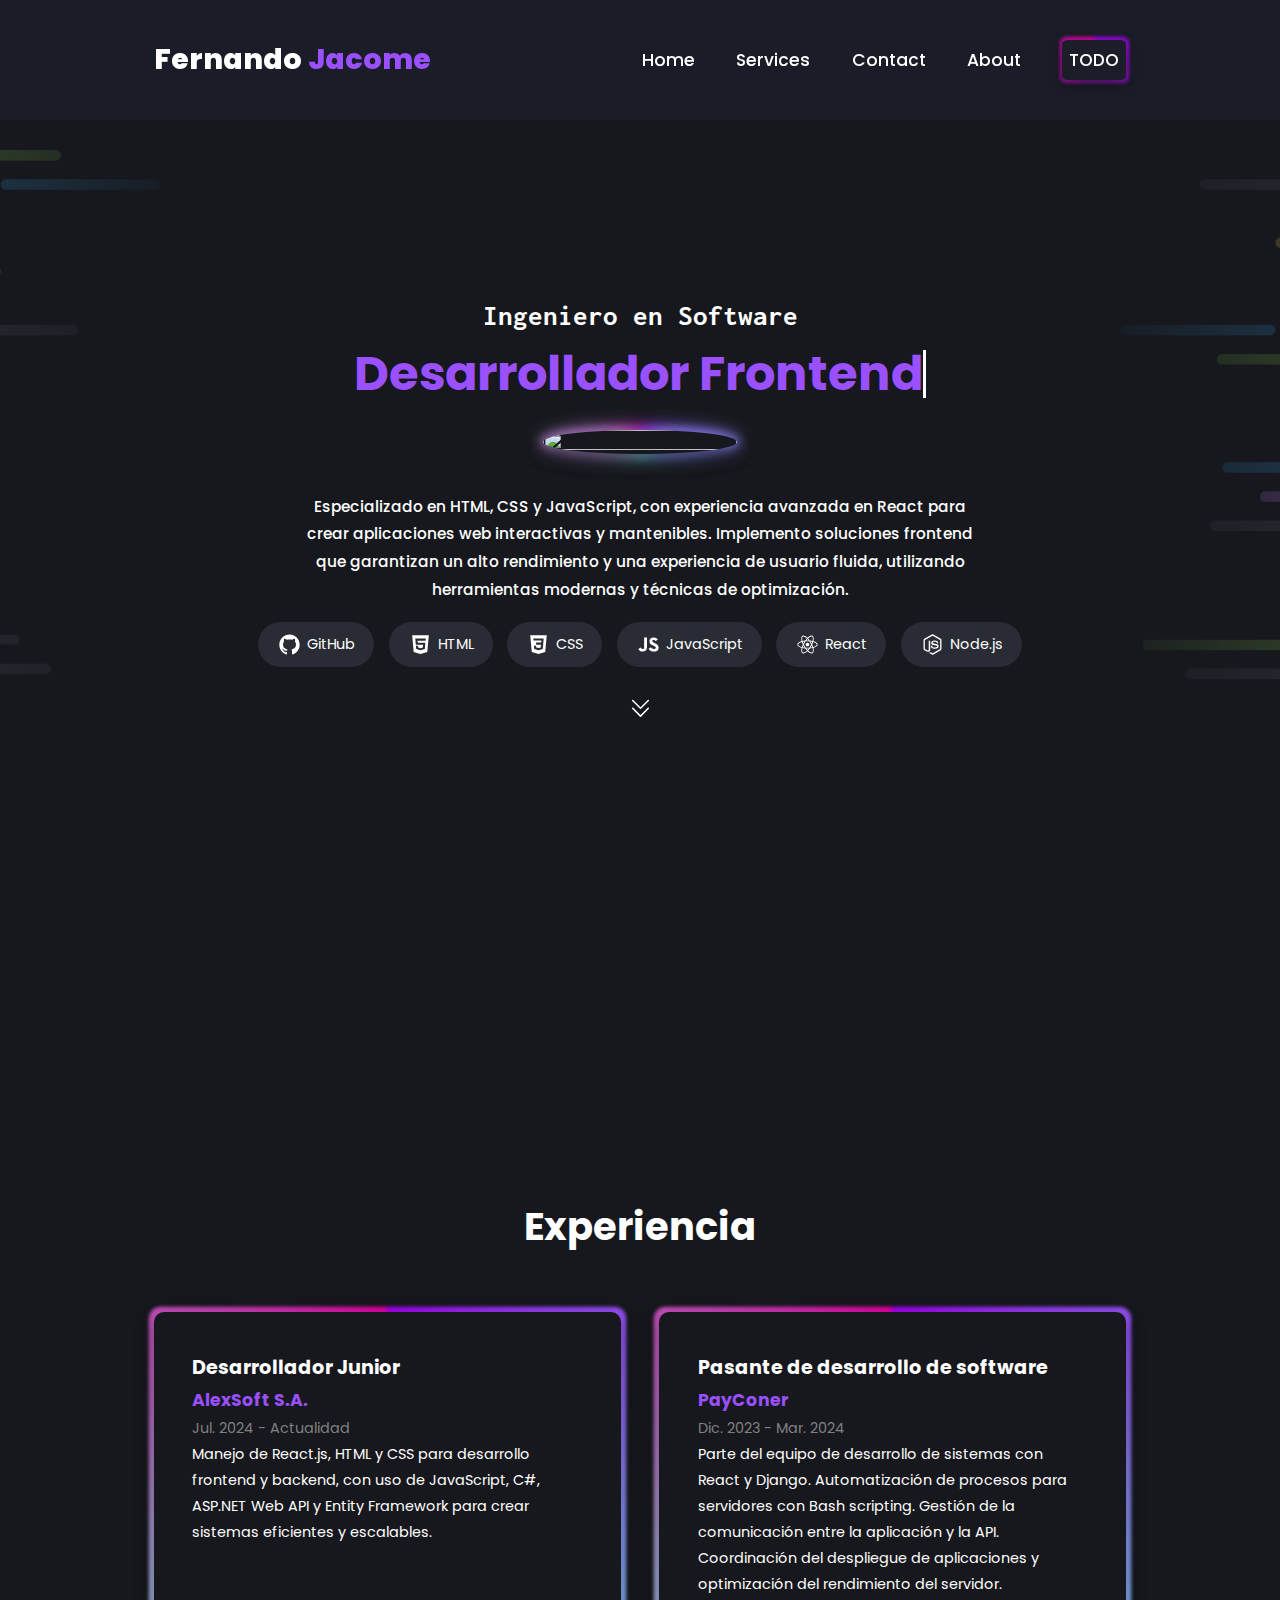
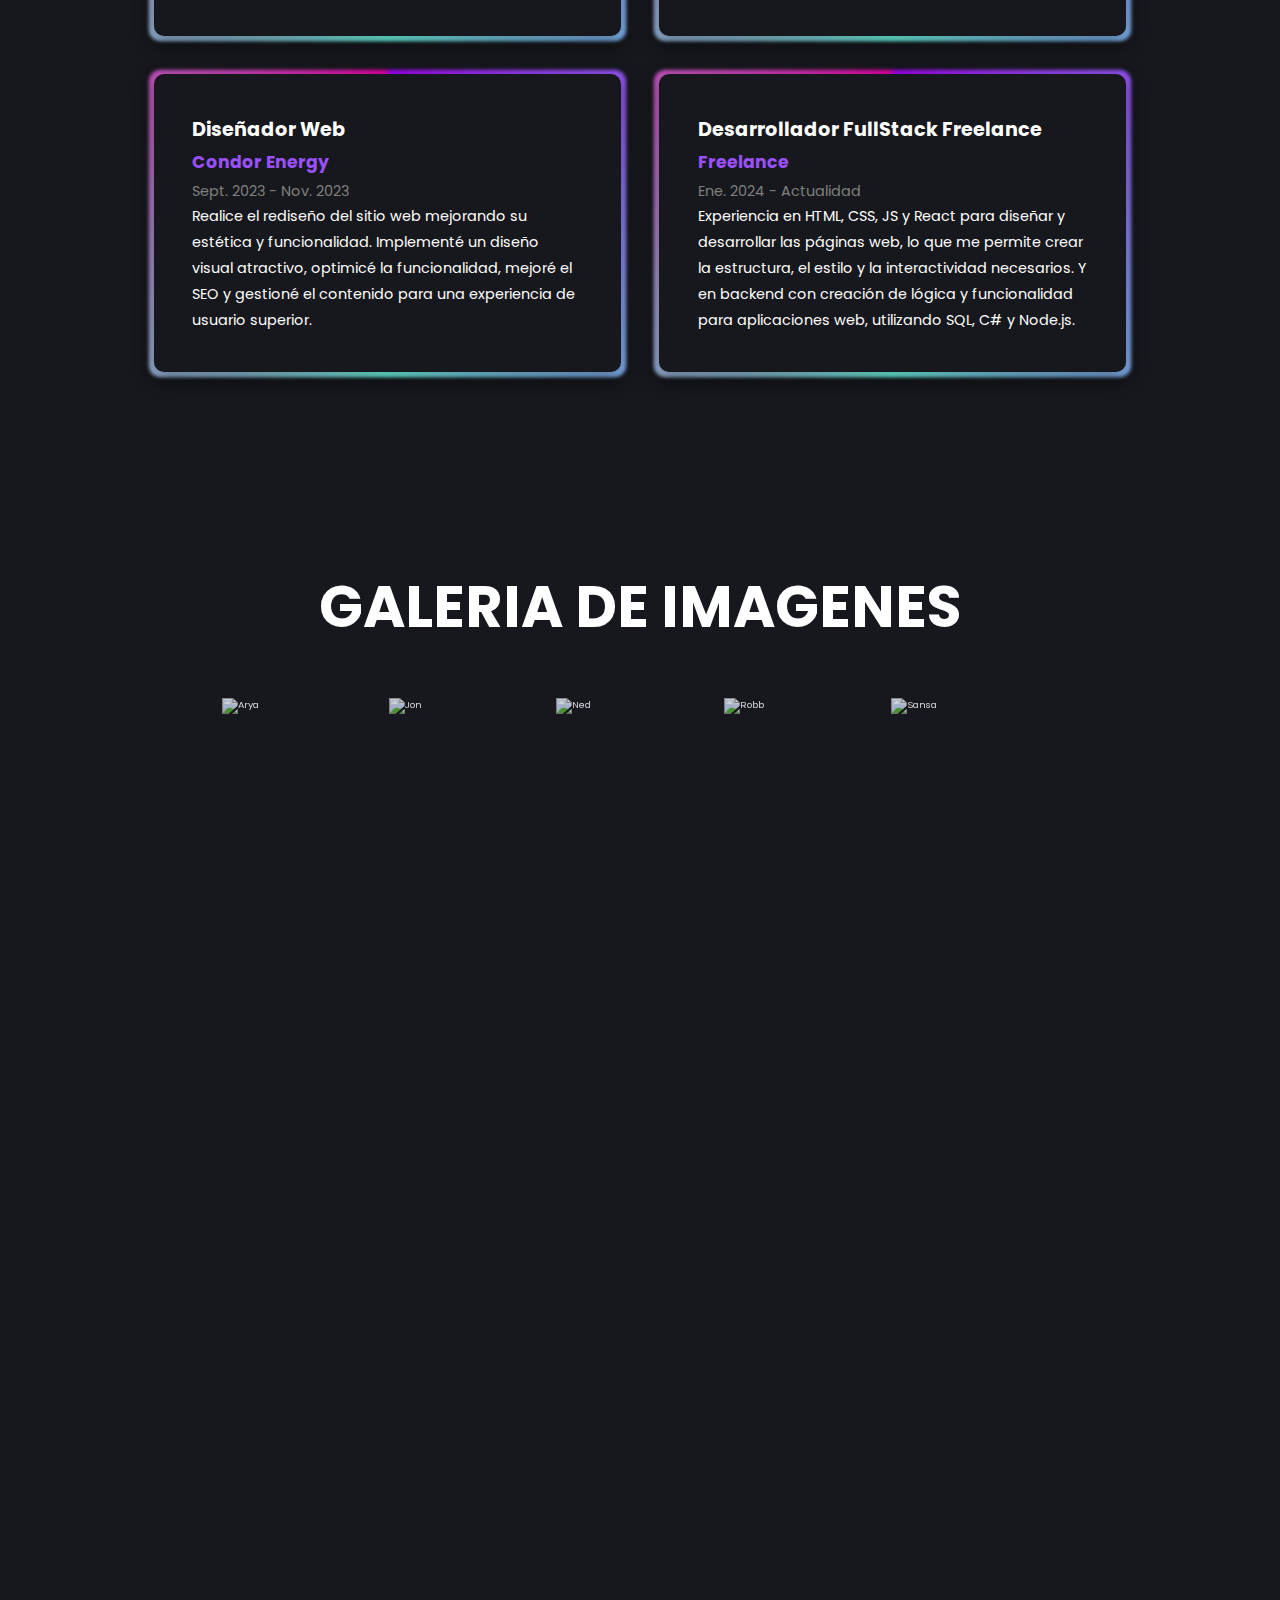
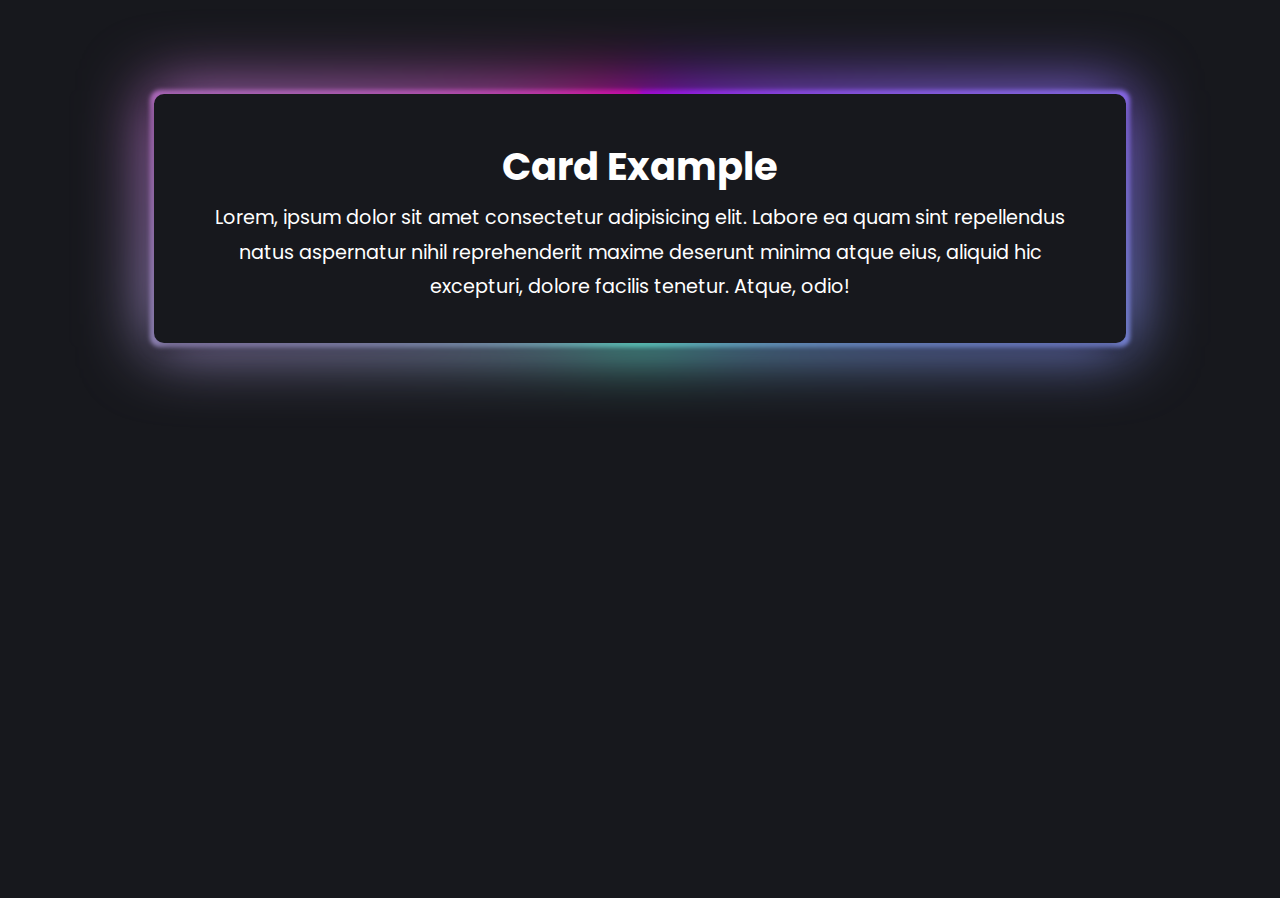
==== commit 2f71e15e: "v1.6 experience section" ====
--- a/index.html
+++ b/index.html
@@ -3,28 +3,25 @@
   <head>
     <meta charset="UTF-8" />
     <meta name="viewport" content="width=device-width, initial-scale=1.0" />
-    <title>Portfolio</title>
+    <title>FJacome Portfolio</title>
+    <link rel="icon" href="./img/icon-2.png">
     <link rel="stylesheet" href="./css/styles.css" />
     <link
       href="https://unpkg.com/boxicons@2.1.4/css/boxicons.min.css"
-      rel="stylesheet"
-    />
+      rel="stylesheet" />
     <link rel="preconnect" href="https://fonts.googleapis.com" />
     <link rel="preconnect" href="https://fonts.gstatic.com" crossorigin />
     <link
       href="https://fonts.googleapis.com/css2?family=Inconsolata:wght@200..900&display=swap"
-      rel="stylesheet"
-    />
+      rel="stylesheet" />
     <link
       href="https://fonts.googleapis.com/css2?family=Poppins:ital,wght@0,100;0,200;0,300;0,400;0,500;0,600;0,700;0,800;0,900;1,100;1,200;1,300;1,400;1,500;1,600;1,700;1,800;1,900&display=swap"
-      rel="stylesheet"
-    />
+      rel="stylesheet" />
   </head>
 
   <body class="portfolio">
     <header>
-      <a href="#home" class="logo"
-        >Fernando
+      <a href="#home" class="logo">Fernando
         <span>Jacome</span>
       </a>
       <i class="bx bx-menu" id="menu-icon"></i>
@@ -43,9 +40,12 @@
       <div class="home-content">
         <div class="home-text-content">
           <h3>Ingeniero en Software</h3>
-          <h1 class="anim-text">
-            Desarrollador <span class="anim-text">Frontend</span>
-          </h1>
+          <div class="text-container">
+            <h1 class="anim-text">
+              <span id="text"></span>
+            </h1>
+          </div>
+
         </div>
         <div class="home-img">
           <img class="img-home" src="./img/image.png" alt />
@@ -80,107 +80,142 @@
               width="32"
               height="32"
               viewBox="0 0 32 32"
-              xmlns="http://www.w3.org/2000/svg"
-            >
+              xmlns="http://www.w3.org/2000/svg">
               <path
                 fill-rule="evenodd"
                 clip-rule="evenodd"
-                d="M15.9999 3.32104C8.82119 3.32104 3 9.14094 3 16.3209C3 22.0648 6.72487 26.9375 11.8901 28.6567C12.5396 28.7773 12.7781 28.3747 12.7781 28.0313C12.7781 27.7214 12.7661 26.6973 12.7605 25.611C9.14389 26.3974 8.38074 24.0772 8.38074 24.0772C7.78939 22.5746 6.93734 22.1751 6.93734 22.1751C5.75764 21.3682 7.02625 21.385 7.02625 21.385C8.33145 21.4765 9.01903 22.7247 9.01903 22.7247C10.1785 24.7116 12.0602 24.1373 12.802 23.8053C12.9187 22.9651 13.2556 22.3914 13.6274 22.0668C10.7399 21.7385 7.70436 20.6236 7.70436 15.6424C7.70436 14.2231 8.2124 13.0634 9.044 12.1528C8.90881 11.8256 8.46384 10.5034 9.16972 8.71277C9.16972 8.71277 10.2612 8.36338 12.7454 10.0453C13.7826 9.75706 14.8949 9.61218 15.9999 9.60722C17.1042 9.61218 18.2172 9.75662 19.2563 10.0449C21.7376 8.36295 22.8277 8.71234 22.8277 8.71234C23.5353 10.5028 23.0903 11.8252 22.9554 12.1524C23.7889 13.063 24.2933 14.2227 24.2933 15.642C24.2933 20.635 21.2521 21.7342 18.3573 22.0562C18.8238 22.4597 19.2393 23.251 19.2393 24.4636C19.2393 26.203 19.2242 27.603 19.2242 28.0311C19.2242 28.3771 19.4585 28.7824 20.1172 28.6548C25.2794 26.9339 29 22.0627 29 16.3209C28.9998 9.14137 23.1792 3.32104 15.9999 3.32104Z"
-              />
-              <path
-                d="M7.92372 21.9858C7.89509 22.0504 7.79348 22.0698 7.70091 22.0257C7.60619 21.9835 7.55345 21.8954 7.58402 21.8306C7.612 21.7639 7.71383 21.7456 7.8079 21.7902C7.90262 21.8326 7.95666 21.9213 7.92372 21.9858ZM8.45028 22.5733C8.38849 22.6308 8.26729 22.6041 8.18506 22.513C8.09981 22.4226 8.08388 22.3014 8.14696 22.2431C8.21111 22.1858 8.32865 22.213 8.4139 22.3034C8.49871 22.3951 8.51529 22.515 8.45028 22.5733ZM8.96306 23.3218C8.8834 23.3774 8.75295 23.3255 8.67244 23.2099C8.59279 23.0941 8.59279 22.9552 8.67459 22.8999C8.75489 22.8443 8.88341 22.8945 8.96521 23.009C9.04443 23.1264 9.04443 23.2654 8.96306 23.3218ZM9.66506 24.0454C9.59402 24.1239 9.44204 24.1028 9.33096 23.9958C9.21751 23.891 9.18586 23.7418 9.25712 23.6635C9.32945 23.5847 9.48208 23.6066 9.59381 23.713C9.70725 23.8176 9.74105 23.9672 9.66506 24.0454ZM10.6338 24.4654C10.6021 24.5672 10.4562 24.6135 10.3087 24.57C10.1617 24.5254 10.0655 24.4064 10.0956 24.3035C10.1257 24.2008 10.2728 24.1528 10.4211 24.1991C10.5681 24.2434 10.6644 24.3618 10.6338 24.4654ZM11.6979 24.5431C11.7015 24.6503 11.5767 24.739 11.4223 24.7411C11.2667 24.7448 11.1408 24.6578 11.1392 24.5523C11.1392 24.444 11.2615 24.3564 11.417 24.3534C11.5713 24.3506 11.6979 24.4369 11.6979 24.5431ZM12.6877 24.3747C12.7062 24.4791 12.5988 24.5866 12.4453 24.6152C12.2946 24.6432 12.1547 24.5782 12.1353 24.4746C12.1168 24.3674 12.2262 24.26 12.3769 24.2322C12.5306 24.2057 12.6683 24.2686 12.6877 24.3747Z"
-              />
+                d="M15.9999 3.32104C8.82119 3.32104 3 9.14094 3 16.3209C3 22.0648 6.72487 26.9375 11.8901 28.6567C12.5396 28.7773 12.7781 28.3747 12.7781 28.0313C12.7781 27.7214 12.7661 26.6973 12.7605 25.611C9.14389 26.3974 8.38074 24.0772 8.38074 24.0772C7.78939 22.5746 6.93734 22.1751 6.93734 22.1751C5.75764 21.3682 7.02625 21.385 7.02625 21.385C8.33145 21.4765 9.01903 22.7247 9.01903 22.7247C10.1785 24.7116 12.0602 24.1373 12.802 23.8053C12.9187 22.9651 13.2556 22.3914 13.6274 22.0668C10.7399 21.7385 7.70436 20.6236 7.70436 15.6424C7.70436 14.2231 8.2124 13.0634 9.044 12.1528C8.90881 11.8256 8.46384 10.5034 9.16972 8.71277C9.16972 8.71277 10.2612 8.36338 12.7454 10.0453C13.7826 9.75706 14.8949 9.61218 15.9999 9.60722C17.1042 9.61218 18.2172 9.75662 19.2563 10.0449C21.7376 8.36295 22.8277 8.71234 22.8277 8.71234C23.5353 10.5028 23.0903 11.8252 22.9554 12.1524C23.7889 13.063 24.2933 14.2227 24.2933 15.642C24.2933 20.635 21.2521 21.7342 18.3573 22.0562C18.8238 22.4597 19.2393 23.251 19.2393 24.4636C19.2393 26.203 19.2242 27.603 19.2242 28.0311C19.2242 28.3771 19.4585 28.7824 20.1172 28.6548C25.2794 26.9339 29 22.0627 29 16.3209C28.9998 9.14137 23.1792 3.32104 15.9999 3.32104Z" />
+              <path
+                d="M7.92372 21.9858C7.89509 22.0504 7.79348 22.0698 7.70091 22.0257C7.60619 21.9835 7.55345 21.8954 7.58402 21.8306C7.612 21.7639 7.71383 21.7456 7.8079 21.7902C7.90262 21.8326 7.95666 21.9213 7.92372 21.9858ZM8.45028 22.5733C8.38849 22.6308 8.26729 22.6041 8.18506 22.513C8.09981 22.4226 8.08388 22.3014 8.14696 22.2431C8.21111 22.1858 8.32865 22.213 8.4139 22.3034C8.49871 22.3951 8.51529 22.515 8.45028 22.5733ZM8.96306 23.3218C8.8834 23.3774 8.75295 23.3255 8.67244 23.2099C8.59279 23.0941 8.59279 22.9552 8.67459 22.8999C8.75489 22.8443 8.88341 22.8945 8.96521 23.009C9.04443 23.1264 9.04443 23.2654 8.96306 23.3218ZM9.66506 24.0454C9.59402 24.1239 9.44204 24.1028 9.33096 23.9958C9.21751 23.891 9.18586 23.7418 9.25712 23.6635C9.32945 23.5847 9.48208 23.6066 9.59381 23.713C9.70725 23.8176 9.74105 23.9672 9.66506 24.0454ZM10.6338 24.4654C10.6021 24.5672 10.4562 24.6135 10.3087 24.57C10.1617 24.5254 10.0655 24.4064 10.0956 24.3035C10.1257 24.2008 10.2728 24.1528 10.4211 24.1991C10.5681 24.2434 10.6644 24.3618 10.6338 24.4654ZM11.6979 24.5431C11.7015 24.6503 11.5767 24.739 11.4223 24.7411C11.2667 24.7448 11.1408 24.6578 11.1392 24.5523C11.1392 24.444 11.2615 24.3564 11.417 24.3534C11.5713 24.3506 11.6979 24.4369 11.6979 24.5431ZM12.6877 24.3747C12.7062 24.4791 12.5988 24.5866 12.4453 24.6152C12.2946 24.6432 12.1547 24.5782 12.1353 24.4746C12.1168 24.3674 12.2262 24.26 12.3769 24.2322C12.5306 24.2057 12.6683 24.2686 12.6877 24.3747Z" />
             </svg>
 
             GitHub
           </a>
-          <a class="btn"
-            ><svg
+          <a class="btn"><svg
               class="icon-svg icon-svg-2"
               width="32"
               height="32"
               viewBox="0 0 32 32"
-              xmlns="http://www.w3.org/2000/svg"
-            >
-              <path
-                d="M16.0001 23.4133L21.4662 21.9067L22.2048 13.7733H12.4814L12.2396 11.0667H22.4466L22.7152 8.41333H9.28497L10.0371 16.4267H19.2905L18.9816 19.8667L16.0001 20.6667L13.0186 19.8667L12.8305 17.6533H10.1445L10.534 21.9067L16.0001 23.4133ZM5.34991 4H26.6502L24.7297 25.6L16.0001 28L7.27043 25.6L5.34991 4Z"
-              />
-            </svg>
-            HTML</a
-          >
+              xmlns="http://www.w3.org/2000/svg">
+              <path
+                d="M16.0001 23.4133L21.4662 21.9067L22.2048 13.7733H12.4814L12.2396 11.0667H22.4466L22.7152 8.41333H9.28497L10.0371 16.4267H19.2905L18.9816 19.8667L16.0001 20.6667L13.0186 19.8667L12.8305 17.6533H10.1445L10.534 21.9067L16.0001 23.4133ZM5.34991 4H26.6502L24.7297 25.6L16.0001 28L7.27043 25.6L5.34991 4Z" />
+            </svg>
+            HTML</a>
           <a class="btn">
             <svg
               class="icon-svg icon-svg-3"
               width="32"
               height="32"
               viewBox="0 0 32 32"
-              xmlns="http://www.w3.org/2000/svg"
-            >
-              <path
-                d="M5.43317 4L7.3566 25.5936L15.9873 28L24.6421 25.5848L26.567 4H5.43317ZM22.5712 8.94718L21.9309 16.1407L21.9328 16.1795L21.9301 16.2689V16.2681L21.4752 21.2979L21.4251 21.7448L16.0001 23.2453L15.9959 23.2491L10.5802 21.7402L10.2135 17.5817H12.8692L13.0577 19.6962L16.0009 20.4939L16.0001 20.4954V20.4951L18.9542 19.6861L19.2664 16.2427H13.0909L13.038 15.6606L12.9173 14.2968L12.8539 13.5646H19.5011L19.7429 10.8865H9.61862L9.56564 10.3048L9.44512 8.94068L9.38161 8.20841H22.6345L22.5712 8.94718Z"
-              />
+              xmlns="http://www.w3.org/2000/svg">
+              <path
+                d="M5.43317 4L7.3566 25.5936L15.9873 28L24.6421 25.5848L26.567 4H5.43317ZM22.5712 8.94718L21.9309 16.1407L21.9328 16.1795L21.9301 16.2689V16.2681L21.4752 21.2979L21.4251 21.7448L16.0001 23.2453L15.9959 23.2491L10.5802 21.7402L10.2135 17.5817H12.8692L13.0577 19.6962L16.0009 20.4939L16.0001 20.4954V20.4951L18.9542 19.6861L19.2664 16.2427H13.0909L13.038 15.6606L12.9173 14.2968L12.8539 13.5646H19.5011L19.7429 10.8865H9.61862L9.56564 10.3048L9.44512 8.94068L9.38161 8.20841H22.6345L22.5712 8.94718Z" />
             </svg>
 
             CSS
           </a>
-          <a class="btn"
-            ><svg
+          <a class="btn"><svg
               class="icon-svg icon-svg-4"
               width="32"
               height="32"
               viewBox="0 0 32 32"
-              xmlns="http://www.w3.org/2000/svg"
-            >
-              <path
-                d="M3.00031 21.7468L6.01847 19.95C6.60068 20.9659 7.13073 21.8251 8.40133 21.8251C9.61884 21.8251 10.3869 21.3587 10.3869 19.533V7.13492H14.0935V19.5843C14.0935 23.3607 11.8433 25.08 8.56063 25.08C7.4001 25.1418 6.24776 24.8563 5.25539 24.2611C4.26301 23.666 3.47618 22.79 3.00031 21.7468ZM16.1075 21.355L19.1256 19.6356C19.4612 20.3054 19.9821 20.8685 20.6283 21.2601C21.2746 21.6517 22.0201 21.8559 22.7791 21.8494C24.3152 21.8494 25.2937 21.0938 25.2937 20.0517C25.2937 18.8016 24.2877 18.3585 22.5932 17.6262L21.6697 17.24C18.9957 16.1205 17.2216 14.7137 17.2216 11.7443C17.2216 9.0091 19.3399 6.92596 22.6492 6.92596C23.7214 6.8495 24.7929 7.08537 25.7297 7.60414C26.6666 8.12291 27.4275 8.90162 27.9174 9.8431L25.0311 11.6669C24.8416 11.1996 24.5123 10.7999 24.0868 10.5208C23.6613 10.2418 23.1596 10.0965 22.6482 10.1043C22.4253 10.0821 22.2001 10.1059 21.9871 10.1741C21.774 10.2424 21.5778 10.3536 21.4108 10.5006C21.2439 10.6476 21.1099 10.8273 21.0175 11.0281C20.9251 11.2289 20.8763 11.4465 20.8741 11.6669C20.8741 12.7612 21.5625 13.2034 23.1498 13.8807L24.0762 14.2715C27.2271 15.6 29.0003 16.9545 29.0003 20.0013C29.0003 23.2832 26.3794 25.0809 22.8587 25.0809C19.4167 25.0809 17.1932 23.4652 16.1075 21.355Z"
-              />
-            </svg>
-            JavaScript</a
-          >
-          <a class="btn"
-            ><svg
+              xmlns="http://www.w3.org/2000/svg">
+              <path
+                d="M3.00031 21.7468L6.01847 19.95C6.60068 20.9659 7.13073 21.8251 8.40133 21.8251C9.61884 21.8251 10.3869 21.3587 10.3869 19.533V7.13492H14.0935V19.5843C14.0935 23.3607 11.8433 25.08 8.56063 25.08C7.4001 25.1418 6.24776 24.8563 5.25539 24.2611C4.26301 23.666 3.47618 22.79 3.00031 21.7468ZM16.1075 21.355L19.1256 19.6356C19.4612 20.3054 19.9821 20.8685 20.6283 21.2601C21.2746 21.6517 22.0201 21.8559 22.7791 21.8494C24.3152 21.8494 25.2937 21.0938 25.2937 20.0517C25.2937 18.8016 24.2877 18.3585 22.5932 17.6262L21.6697 17.24C18.9957 16.1205 17.2216 14.7137 17.2216 11.7443C17.2216 9.0091 19.3399 6.92596 22.6492 6.92596C23.7214 6.8495 24.7929 7.08537 25.7297 7.60414C26.6666 8.12291 27.4275 8.90162 27.9174 9.8431L25.0311 11.6669C24.8416 11.1996 24.5123 10.7999 24.0868 10.5208C23.6613 10.2418 23.1596 10.0965 22.6482 10.1043C22.4253 10.0821 22.2001 10.1059 21.9871 10.1741C21.774 10.2424 21.5778 10.3536 21.4108 10.5006C21.2439 10.6476 21.1099 10.8273 21.0175 11.0281C20.9251 11.2289 20.8763 11.4465 20.8741 11.6669C20.8741 12.7612 21.5625 13.2034 23.1498 13.8807L24.0762 14.2715C27.2271 15.6 29.0003 16.9545 29.0003 20.0013C29.0003 23.2832 26.3794 25.0809 22.8587 25.0809C19.4167 25.0809 17.1932 23.4652 16.1075 21.355Z" />
+            </svg>
+            JavaScript</a>
+          <a class="btn"><svg
               class="icon-svg icon-svg-5"
               width="32"
               height="32"
               viewBox="0 0 32 32"
-              xmlns="http://www.w3.org/2000/svg"
-            >
-              <path
-                d="M16.748 25.2578C16.5169 25.0535 16.2758 24.8484 16.0455 24.6213C15.8613 24.7915 15.6888 24.951 15.5062 25.1097C13.2267 27.0748 10.8771 27.8928 9.48427 27.0976C8.13691 26.3365 7.71244 24.0881 8.25169 21.2594C8.30921 20.9528 8.37829 20.6462 8.45892 20.3396C8.21703 20.2684 7.98669 20.2029 7.75635 20.126C4.88828 19.147 3.00012 17.5572 3.00012 15.9666C3.00012 14.4338 4.76194 12.9458 7.51368 11.9917C7.82183 11.8892 8.14692 11.7874 8.48126 11.6963C8.40422 11.4008 8.34337 11.1167 8.28559 10.8419C7.70936 7.97053 8.11226 5.67656 9.47118 4.90408C10.8871 4.08603 13.2367 4.96104 15.5963 7.01649C15.7342 7.14108 15.8729 7.27778 16.0224 7.41377C16.2411 7.20943 16.4484 7.0051 16.6671 6.82355C18.9012 4.90123 21.1229 4.09742 22.4819 4.8699C23.8978 5.66446 24.313 8.1179 23.6798 11.1509C23.6451 11.3445 23.6027 11.5261 23.5534 11.7205C23.8415 11.8002 24.1289 11.8906 24.3939 11.9818C27.2034 12.9358 29.023 14.4238 28.9999 15.9908C28.9999 17.5921 27.054 19.1712 24.0696 20.148C23.9086 20.1936 23.7476 20.2506 23.5858 20.2954C23.6551 20.5225 23.7006 20.7496 23.7468 20.9768C24.3454 23.9186 23.8847 26.3265 22.4919 27.1218C22.1261 27.3253 21.7054 27.429 21.2785 27.4208C20.0021 27.4187 18.3812 26.6419 16.748 25.2578ZM19.0052 21.0893C18.3438 22.0402 17.6169 22.9507 16.8289 23.8154C17.0477 24.029 17.2665 24.2248 17.4853 24.4063C19.385 26.0189 21.1353 26.6212 21.9534 26.1556C22.2032 25.9568 22.4074 25.7136 22.5537 25.4405C22.7001 25.1674 22.7857 24.87 22.8054 24.5658C22.9716 23.4387 22.9247 22.2934 22.6667 21.1811C22.6321 20.9768 22.5897 20.7724 22.5288 20.5567C21.3687 20.8077 20.1914 20.9856 19.0052 21.0893ZM9.35562 21.4531C8.88416 23.8738 9.22928 25.6779 10.049 26.1442C10.3393 26.2564 10.6529 26.3082 10.9673 26.2958C11.2818 26.2835 11.5895 26.2075 11.8686 26.073C12.9543 25.6513 13.9431 25.0421 14.7821 24.2782C14.9546 24.1415 15.1156 23.9827 15.289 23.8239C14.4837 22.959 13.7376 22.0485 13.0549 21.0978C11.8732 21.0066 10.6997 20.8401 9.54282 20.5994C9.47118 20.8963 9.4134 21.1797 9.35562 21.4531ZM16.0578 23.0429C16.5647 22.4861 17.0708 21.8731 17.5777 21.1918C17.0708 21.2146 16.5416 21.226 16.0116 21.226C15.4816 21.226 14.987 21.2146 14.4916 21.1918C15.0093 21.861 15.5286 22.4861 16.0578 23.0429ZM13.6388 11.9575C13.2013 12.5819 12.7753 13.2391 12.3724 13.934C11.9695 14.6153 11.602 15.3081 11.2669 15.9987C11.6128 16.68 11.981 17.3728 12.3839 18.0776C12.7868 18.759 13.2128 19.4304 13.6504 20.0647C14.41 20.1103 15.205 20.1359 16.0108 20.1359C16.8166 20.1359 17.6224 20.1131 18.3943 20.0569C18.8088 19.4325 19.2348 18.7618 19.6384 18.0691C20.0421 17.3763 20.4211 16.6722 20.7555 15.9908C20.4211 15.3209 20.0413 14.6281 19.6384 13.9347C19.2355 13.2412 18.8095 12.5819 18.3835 11.9583C17.6132 11.9013 16.8174 11.8671 16.0116 11.8671C15.2058 11.8671 14.4108 11.9006 13.6388 11.9575ZM9.83941 19.5557C10.6295 19.7225 11.4291 19.8477 12.2345 19.9309C11.9579 19.4994 11.6821 19.0673 11.4171 18.613C11.1637 18.1702 10.9102 17.7273 10.6799 17.2845C10.3463 18.0563 10.0698 18.8188 9.83941 19.5557ZM20.6052 18.6016C20.3402 19.0559 20.0752 19.4873 19.811 19.9081C20.6285 19.8134 21.4396 19.677 22.2407 19.4994C21.9906 18.7327 21.6985 17.9783 21.3656 17.2389C21.1237 17.6932 20.8703 18.1474 20.6052 18.6016ZM7.87036 13.0362C5.52152 13.8542 4.10559 15.0454 4.10559 15.978C4.15037 16.2781 4.25883 16.567 4.42474 16.8282C4.59065 17.0895 4.81075 17.3178 5.0724 17.5002C5.97109 18.1987 7.00167 18.7377 8.11226 19.09C8.31949 19.1612 8.53827 19.2154 8.75705 19.2837C9.11075 18.1665 9.53755 17.0702 10.0351 16.0008C9.53659 14.9498 9.11352 13.8695 8.76861 12.7671C8.45789 12.8439 8.15848 12.9337 7.87036 13.0362ZM21.9988 15.978C22.5098 17.0338 22.9472 18.1187 23.3085 19.226C23.4587 19.1805 23.6081 19.1349 23.746 19.0893C26.3136 18.2492 27.906 16.9655 27.9145 15.9659C27.9145 15.0347 26.4408 13.83 24.0341 13.0127C23.7922 12.9337 23.528 12.8539 23.2638 12.7742C22.9149 13.8655 22.4925 14.9355 21.9988 15.978ZM20.5945 13.3658C20.8595 13.8201 21.1129 14.2636 21.3425 14.7065C21.6624 13.9827 21.9391 13.2433 22.1714 12.4915C21.3893 12.3159 20.5975 12.1795 19.7994 12.0829C20.076 12.5022 20.341 12.923 20.5945 13.3658ZM9.85097 12.4823C10.0821 13.2092 10.3579 13.9475 10.6799 14.7079C10.911 14.265 11.1637 13.8222 11.4171 13.3793C11.6706 12.9365 11.9348 12.5051 12.2114 12.0843C11.3825 12.1847 10.5998 12.3207 9.85097 12.4823ZM17.3928 7.65512C17.1972 7.82528 17.0015 8.00684 16.805 8.1891C17.6046 9.0431 18.3395 9.94707 19.0044 10.8946C20.1762 10.9991 21.3384 11.1814 22.4819 11.4399C22.5281 11.2698 22.5589 11.0989 22.5974 10.9288C23.1367 8.31654 22.8046 6.31734 21.9295 5.81825C21.7374 5.7186 21.5195 5.66936 21.2993 5.67585C20.3587 5.67158 18.9151 6.34866 17.3928 7.65299V7.65512ZM10.0235 5.84673C9.20617 6.31235 8.88339 8.17486 9.36718 10.6283C9.42496 10.8896 9.48273 11.1502 9.5513 11.4229C10.6963 11.1738 11.858 10.9954 13.0287 10.8889C13.696 9.94018 14.4348 9.03612 15.2397 8.18341C15.1133 8.0581 14.9747 7.9449 14.8483 7.83098C13.246 6.43054 11.7052 5.69152 10.6991 5.69152C10.4627 5.68406 10.2287 5.73782 10.0235 5.84673ZM17.5538 10.7985C17.079 10.1635 16.5667 9.55311 16.0193 8.97013C15.5016 9.52618 14.9831 10.1399 14.4785 10.7985C14.9854 10.7757 15.4916 10.7643 16.01 10.7643C16.5285 10.7643 17.0469 10.7735 17.5538 10.7985ZM13.7082 16.0236C13.6974 15.7317 13.749 15.4407 13.8601 15.1672C13.9713 14.8938 14.1397 14.6433 14.3557 14.4302C14.5718 14.217 14.8312 14.0453 15.1192 13.925C15.4072 13.8047 15.718 13.738 16.0339 13.7289C16.6713 13.749 17.274 14.0018 17.71 14.432C18.146 14.8621 18.3796 15.4345 18.3596 16.0236C18.3802 16.6132 18.1468 17.1862 17.7106 17.6168C17.2743 18.0475 16.671 18.3005 16.0331 18.3204C15.7171 18.3113 15.4061 18.2446 15.118 18.1241C14.8299 18.0037 14.5704 17.8318 14.3544 17.6184C14.1384 17.405 13.9701 17.1542 13.8592 16.8806C13.7483 16.6069 13.697 16.3157 13.7082 16.0236Z"
-              />
-            </svg>
-            React</a
-          >
-          <a class="btn"
-            ><svg
+              xmlns="http://www.w3.org/2000/svg">
+              <path
+                d="M16.748 25.2578C16.5169 25.0535 16.2758 24.8484 16.0455 24.6213C15.8613 24.7915 15.6888 24.951 15.5062 25.1097C13.2267 27.0748 10.8771 27.8928 9.48427 27.0976C8.13691 26.3365 7.71244 24.0881 8.25169 21.2594C8.30921 20.9528 8.37829 20.6462 8.45892 20.3396C8.21703 20.2684 7.98669 20.2029 7.75635 20.126C4.88828 19.147 3.00012 17.5572 3.00012 15.9666C3.00012 14.4338 4.76194 12.9458 7.51368 11.9917C7.82183 11.8892 8.14692 11.7874 8.48126 11.6963C8.40422 11.4008 8.34337 11.1167 8.28559 10.8419C7.70936 7.97053 8.11226 5.67656 9.47118 4.90408C10.8871 4.08603 13.2367 4.96104 15.5963 7.01649C15.7342 7.14108 15.8729 7.27778 16.0224 7.41377C16.2411 7.20943 16.4484 7.0051 16.6671 6.82355C18.9012 4.90123 21.1229 4.09742 22.4819 4.8699C23.8978 5.66446 24.313 8.1179 23.6798 11.1509C23.6451 11.3445 23.6027 11.5261 23.5534 11.7205C23.8415 11.8002 24.1289 11.8906 24.3939 11.9818C27.2034 12.9358 29.023 14.4238 28.9999 15.9908C28.9999 17.5921 27.054 19.1712 24.0696 20.148C23.9086 20.1936 23.7476 20.2506 23.5858 20.2954C23.6551 20.5225 23.7006 20.7496 23.7468 20.9768C24.3454 23.9186 23.8847 26.3265 22.4919 27.1218C22.1261 27.3253 21.7054 27.429 21.2785 27.4208C20.0021 27.4187 18.3812 26.6419 16.748 25.2578ZM19.0052 21.0893C18.3438 22.0402 17.6169 22.9507 16.8289 23.8154C17.0477 24.029 17.2665 24.2248 17.4853 24.4063C19.385 26.0189 21.1353 26.6212 21.9534 26.1556C22.2032 25.9568 22.4074 25.7136 22.5537 25.4405C22.7001 25.1674 22.7857 24.87 22.8054 24.5658C22.9716 23.4387 22.9247 22.2934 22.6667 21.1811C22.6321 20.9768 22.5897 20.7724 22.5288 20.5567C21.3687 20.8077 20.1914 20.9856 19.0052 21.0893ZM9.35562 21.4531C8.88416 23.8738 9.22928 25.6779 10.049 26.1442C10.3393 26.2564 10.6529 26.3082 10.9673 26.2958C11.2818 26.2835 11.5895 26.2075 11.8686 26.073C12.9543 25.6513 13.9431 25.0421 14.7821 24.2782C14.9546 24.1415 15.1156 23.9827 15.289 23.8239C14.4837 22.959 13.7376 22.0485 13.0549 21.0978C11.8732 21.0066 10.6997 20.8401 9.54282 20.5994C9.47118 20.8963 9.4134 21.1797 9.35562 21.4531ZM16.0578 23.0429C16.5647 22.4861 17.0708 21.8731 17.5777 21.1918C17.0708 21.2146 16.5416 21.226 16.0116 21.226C15.4816 21.226 14.987 21.2146 14.4916 21.1918C15.0093 21.861 15.5286 22.4861 16.0578 23.0429ZM13.6388 11.9575C13.2013 12.5819 12.7753 13.2391 12.3724 13.934C11.9695 14.6153 11.602 15.3081 11.2669 15.9987C11.6128 16.68 11.981 17.3728 12.3839 18.0776C12.7868 18.759 13.2128 19.4304 13.6504 20.0647C14.41 20.1103 15.205 20.1359 16.0108 20.1359C16.8166 20.1359 17.6224 20.1131 18.3943 20.0569C18.8088 19.4325 19.2348 18.7618 19.6384 18.0691C20.0421 17.3763 20.4211 16.6722 20.7555 15.9908C20.4211 15.3209 20.0413 14.6281 19.6384 13.9347C19.2355 13.2412 18.8095 12.5819 18.3835 11.9583C17.6132 11.9013 16.8174 11.8671 16.0116 11.8671C15.2058 11.8671 14.4108 11.9006 13.6388 11.9575ZM9.83941 19.5557C10.6295 19.7225 11.4291 19.8477 12.2345 19.9309C11.9579 19.4994 11.6821 19.0673 11.4171 18.613C11.1637 18.1702 10.9102 17.7273 10.6799 17.2845C10.3463 18.0563 10.0698 18.8188 9.83941 19.5557ZM20.6052 18.6016C20.3402 19.0559 20.0752 19.4873 19.811 19.9081C20.6285 19.8134 21.4396 19.677 22.2407 19.4994C21.9906 18.7327 21.6985 17.9783 21.3656 17.2389C21.1237 17.6932 20.8703 18.1474 20.6052 18.6016ZM7.87036 13.0362C5.52152 13.8542 4.10559 15.0454 4.10559 15.978C4.15037 16.2781 4.25883 16.567 4.42474 16.8282C4.59065 17.0895 4.81075 17.3178 5.0724 17.5002C5.97109 18.1987 7.00167 18.7377 8.11226 19.09C8.31949 19.1612 8.53827 19.2154 8.75705 19.2837C9.11075 18.1665 9.53755 17.0702 10.0351 16.0008C9.53659 14.9498 9.11352 13.8695 8.76861 12.7671C8.45789 12.8439 8.15848 12.9337 7.87036 13.0362ZM21.9988 15.978C22.5098 17.0338 22.9472 18.1187 23.3085 19.226C23.4587 19.1805 23.6081 19.1349 23.746 19.0893C26.3136 18.2492 27.906 16.9655 27.9145 15.9659C27.9145 15.0347 26.4408 13.83 24.0341 13.0127C23.7922 12.9337 23.528 12.8539 23.2638 12.7742C22.9149 13.8655 22.4925 14.9355 21.9988 15.978ZM20.5945 13.3658C20.8595 13.8201 21.1129 14.2636 21.3425 14.7065C21.6624 13.9827 21.9391 13.2433 22.1714 12.4915C21.3893 12.3159 20.5975 12.1795 19.7994 12.0829C20.076 12.5022 20.341 12.923 20.5945 13.3658ZM9.85097 12.4823C10.0821 13.2092 10.3579 13.9475 10.6799 14.7079C10.911 14.265 11.1637 13.8222 11.4171 13.3793C11.6706 12.9365 11.9348 12.5051 12.2114 12.0843C11.3825 12.1847 10.5998 12.3207 9.85097 12.4823ZM17.3928 7.65512C17.1972 7.82528 17.0015 8.00684 16.805 8.1891C17.6046 9.0431 18.3395 9.94707 19.0044 10.8946C20.1762 10.9991 21.3384 11.1814 22.4819 11.4399C22.5281 11.2698 22.5589 11.0989 22.5974 10.9288C23.1367 8.31654 22.8046 6.31734 21.9295 5.81825C21.7374 5.7186 21.5195 5.66936 21.2993 5.67585C20.3587 5.67158 18.9151 6.34866 17.3928 7.65299V7.65512ZM10.0235 5.84673C9.20617 6.31235 8.88339 8.17486 9.36718 10.6283C9.42496 10.8896 9.48273 11.1502 9.5513 11.4229C10.6963 11.1738 11.858 10.9954 13.0287 10.8889C13.696 9.94018 14.4348 9.03612 15.2397 8.18341C15.1133 8.0581 14.9747 7.9449 14.8483 7.83098C13.246 6.43054 11.7052 5.69152 10.6991 5.69152C10.4627 5.68406 10.2287 5.73782 10.0235 5.84673ZM17.5538 10.7985C17.079 10.1635 16.5667 9.55311 16.0193 8.97013C15.5016 9.52618 14.9831 10.1399 14.4785 10.7985C14.9854 10.7757 15.4916 10.7643 16.01 10.7643C16.5285 10.7643 17.0469 10.7735 17.5538 10.7985ZM13.7082 16.0236C13.6974 15.7317 13.749 15.4407 13.8601 15.1672C13.9713 14.8938 14.1397 14.6433 14.3557 14.4302C14.5718 14.217 14.8312 14.0453 15.1192 13.925C15.4072 13.8047 15.718 13.738 16.0339 13.7289C16.6713 13.749 17.274 14.0018 17.71 14.432C18.146 14.8621 18.3796 15.4345 18.3596 16.0236C18.3802 16.6132 18.1468 17.1862 17.7106 17.6168C17.2743 18.0475 16.671 18.3005 16.0331 18.3204C15.7171 18.3113 15.4061 18.2446 15.118 18.1241C14.8299 18.0037 14.5704 17.8318 14.3544 17.6184C14.1384 17.405 13.9701 17.1542 13.8592 16.8806C13.7483 16.6069 13.697 16.3157 13.7082 16.0236Z" />
+            </svg>
+            React</a>
+          <a class="btn"><svg
               class="icon-svg icon-svg-6"
               width="32"
               height="32"
               viewBox="0 0 32 32"
-              xmlns="http://www.w3.org/2000/svg"
-            >
-              <path
-                d="M26.5943 8.76103L17.1125 3.25544C16.5146 2.91485 15.736 2.91485 15.1333 3.25544L5.55027 8.76103C4.93317 9.11603 4.49646 9.78324 4.49646 10.4969V21.4934C4.49646 22.2071 4.94456 22.8745 5.56167 23.2314L8.09353 24.6695C9.30366 25.2655 9.73134 25.2655 10.282 25.2655C12.0738 25.2655 13.0973 24.182 13.0973 22.2922V11.4359C13.0973 11.2826 13.0175 11.0544 12.867 11.0544H11.6579C11.5048 11.0544 11.1621 11.2826 11.1621 11.4357V22.292C11.1621 23.1297 10.4043 23.9634 8.98823 23.2553L6.37208 21.7474C6.28091 21.6979 6.21662 21.5984 6.21662 21.4934V10.4969C6.21662 10.3932 6.33596 10.2892 6.42777 10.2361L15.9798 4.73994C16.069 4.68941 16.2002 4.68941 16.2892 4.73994L25.7247 10.2348C25.815 10.2892 25.7832 10.39 25.7832 10.4969V21.4934C25.7832 21.5984 25.8226 21.7005 25.7333 21.751L16.254 27.2504C16.1727 27.2992 16.0718 27.2992 15.9828 27.2504L13.5516 25.7992C13.4783 25.7566 13.3912 25.7414 13.3209 25.7807C12.6444 26.1641 12.5197 26.2151 11.8852 26.435C11.7291 26.4894 11.4988 26.5838 11.9733 26.8498L15.1552 28.7321C15.459 28.9075 15.8036 28.9999 16.1544 29C16.5075 29 16.8532 28.9084 17.1579 28.7321L26.5941 23.2314C27.2112 22.8719 27.5036 22.2071 27.5036 21.4934V10.4969C27.5036 9.78324 27.2112 9.11775 26.5943 8.76103ZM19.0985 19.7509C16.5771 19.7509 16.0217 19.0553 15.8366 17.8015C15.8151 17.6665 15.7005 17.505 15.5631 17.505H14.3308C14.1784 17.505 14.0558 17.6899 14.0558 17.8418C14.0558 19.4471 14.9286 21.3922 19.0987 21.3922C22.1173 21.3922 23.848 20.2192 23.848 18.1434C23.848 16.0853 22.4575 15.5451 19.53 15.1577C16.5709 14.7665 16.2703 14.5689 16.2703 13.8757C16.2703 13.3042 16.5249 12.5419 18.7159 12.5419C20.6737 12.5419 21.3953 12.9621 21.6923 14.2817C21.7176 14.4057 21.8309 14.4948 21.9589 14.4948H23.1961C23.2722 14.4948 23.3449 14.464 23.3982 14.4096C23.4498 14.3511 23.4771 14.2778 23.4703 14.1991C23.2787 11.9268 21.769 10.8678 18.7157 10.8678C15.9998 10.8678 14.3796 12.0147 14.3796 13.9372C14.3796 16.0225 15.9916 16.5987 18.5988 16.8565C21.7176 17.1623 21.9602 17.6181 21.9602 18.2316C21.9602 19.297 21.1048 19.7509 19.0985 19.7509Z"
-              />
-            </svg>
-
-            Node.js</a
-          >
+              xmlns="http://www.w3.org/2000/svg">
+              <path
+                d="M26.5943 8.76103L17.1125 3.25544C16.5146 2.91485 15.736 2.91485 15.1333 3.25544L5.55027 8.76103C4.93317 9.11603 4.49646 9.78324 4.49646 10.4969V21.4934C4.49646 22.2071 4.94456 22.8745 5.56167 23.2314L8.09353 24.6695C9.30366 25.2655 9.73134 25.2655 10.282 25.2655C12.0738 25.2655 13.0973 24.182 13.0973 22.2922V11.4359C13.0973 11.2826 13.0175 11.0544 12.867 11.0544H11.6579C11.5048 11.0544 11.1621 11.2826 11.1621 11.4357V22.292C11.1621 23.1297 10.4043 23.9634 8.98823 23.2553L6.37208 21.7474C6.28091 21.6979 6.21662 21.5984 6.21662 21.4934V10.4969C6.21662 10.3932 6.33596 10.2892 6.42777 10.2361L15.9798 4.73994C16.069 4.68941 16.2002 4.68941 16.2892 4.73994L25.7247 10.2348C25.815 10.2892 25.7832 10.39 25.7832 10.4969V21.4934C25.7832 21.5984 25.8226 21.7005 25.7333 21.751L16.254 27.2504C16.1727 27.2992 16.0718 27.2992 15.9828 27.2504L13.5516 25.7992C13.4783 25.7566 13.3912 25.7414 13.3209 25.7807C12.6444 26.1641 12.5197 26.2151 11.8852 26.435C11.7291 26.4894 11.4988 26.5838 11.9733 26.8498L15.1552 28.7321C15.459 28.9075 15.8036 28.9999 16.1544 29C16.5075 29 16.8532 28.9084 17.1579 28.7321L26.5941 23.2314C27.2112 22.8719 27.5036 22.2071 27.5036 21.4934V10.4969C27.5036 9.78324 27.2112 9.11775 26.5943 8.76103ZM19.0985 19.7509C16.5771 19.7509 16.0217 19.0553 15.8366 17.8015C15.8151 17.6665 15.7005 17.505 15.5631 17.505H14.3308C14.1784 17.505 14.0558 17.6899 14.0558 17.8418C14.0558 19.4471 14.9286 21.3922 19.0987 21.3922C22.1173 21.3922 23.848 20.2192 23.848 18.1434C23.848 16.0853 22.4575 15.5451 19.53 15.1577C16.5709 14.7665 16.2703 14.5689 16.2703 13.8757C16.2703 13.3042 16.5249 12.5419 18.7159 12.5419C20.6737 12.5419 21.3953 12.9621 21.6923 14.2817C21.7176 14.4057 21.8309 14.4948 21.9589 14.4948H23.1961C23.2722 14.4948 23.3449 14.464 23.3982 14.4096C23.4498 14.3511 23.4771 14.2778 23.4703 14.1991C23.2787 11.9268 21.769 10.8678 18.7157 10.8678C15.9998 10.8678 14.3796 12.0147 14.3796 13.9372C14.3796 16.0225 15.9916 16.5987 18.5988 16.8565C21.7176 17.1623 21.9602 17.6181 21.9602 18.2316C21.9602 19.297 21.1048 19.7509 19.0985 19.7509Z" />
+            </svg>
+
+            Node.js</a>
         </div>
         <div class="home-content-d">
-          <a href="#galery">
+          <a href="#experience">
             <svg
               class="caret-svg"
               xmlns="http://www.w3.org/2000/svg"
               width="32"
               height="32"
               fill="#ffffff"
-              viewBox="0 0 256 256"
-            >
-              <path
-                d="M213.66,130.34a8,8,0,0,1,0,11.32l-80,80a8,8,0,0,1-11.32,0l-80-80a8,8,0,0,1,11.32-11.32L128,204.69l74.34-74.35A8,8,0,0,1,213.66,130.34Zm-91.32,11.32a8,8,0,0,0,11.32,0l80-80a8,8,0,0,0-11.32-11.32L128,124.69,53.66,50.34A8,8,0,0,0,42.34,61.66Z"
-              ></path></svg
-          ></a>
+              viewBox="0 0 256 256">
+              <path
+                d="M213.66,130.34a8,8,0,0,1,0,11.32l-80,80a8,8,0,0,1-11.32,0l-80-80a8,8,0,0,1,11.32-11.32L128,204.69l74.34-74.35A8,8,0,0,1,213.66,130.34Zm-91.32,11.32a8,8,0,0,0,11.32,0l80-80a8,8,0,0,0-11.32-11.32L128,124.69,53.66,50.34A8,8,0,0,0,42.34,61.66Z"></path></svg></a>
+        </div>
+      </div>
+    </section>
+
+    <section class="experience" id="experience">
+      <h1>Experiencia</h1>
+      <div class="row">
+        <div class="card">
+          <h2>Desarrollador Junior</h2>
+          <h3><span>AlexSoft S.A.</span>
+          </h3>
+          <p class="txt-gray">Jul. 2024 - Actualidad </p>
+          <p>
+            Manejo de React.js, HTML y CSS para desarrollo frontend y backend,
+            con
+            uso de JavaScript, C#, ASP.NET Web API y Entity Framework para crear
+            sistemas eficientes y escalables.
+          </p>
+        </div>
+        <div class="card">
+          <h2>
+            Pasante de desarrollo de software</h2>
+          <h3><span>PayConer</span>
+          </h3>
+          <p class="txt-gray">Dic. 2023 - Mar. 2024</p>
+          <p>
+            Parte del equipo de desarrollo de sistemas con React y Django.
+            Automatización de procesos para servidores con Bash scripting.
+            Gestión de la comunicación entre la aplicación y la API.
+            Coordinación del despliegue de aplicaciones y optimización del
+            rendimiento del servidor.
+          </p>
+        </div>
+      </div>
+      <div class="row">
+        <div class="card">
+          <h2>Diseñador Web</h2>
+          <h3><span>Condor Energy</span>
+          </h3>
+          <p class="txt-gray">Sept. 2023 - Nov. 2023 </p>
+          <p>
+            Realice el rediseño del sitio web mejorando su estética y
+            funcionalidad. Implementé un diseño visual atractivo, optimicé la
+            funcionalidad, mejoré el SEO y gestioné el contenido para una
+            experiencia de usuario superior.
+          </p>
+        </div>
+        <div class="card">
+          <h2>
+            Desarrollador FullStack Freelance</h2>
+          <h3><span>Freelance</span>
+          </h3>
+          <p class="txt-gray"> Ene. 2024 - Actualidad </p>
+          <p>
+            Experiencia en HTML, CSS, JS y React para diseñar y desarrollar las
+            páginas web, lo que me permite crear la estructura, el estilo y la
+            interactividad necesarios. Y en backend con creación de lógica y
+            funcionalidad para aplicaciones web, utilizando SQL, C# y Node.js.
+          </p>
         </div>
       </div>
     </section>
@@ -208,7 +243,37 @@
         </div>
       </div>
     </section>
-
     <script src="./js/theme.js"></script>
+    <script>
+      
+const texts = ["Desarrollador Frontend", "Frontend Developer"];
+let textIndex = 0;
+let charIndex = 0;
+const textElement = document.getElementById("text");
+
+function typeText() {
+    if (charIndex < texts[textIndex].length) {
+        textElement.textContent += texts[textIndex].charAt(charIndex);
+        charIndex++;
+        setTimeout(typeText, 25); 
+    } else {
+        setTimeout(deleteText, 2000); 
+    }
+}
+
+function deleteText() {
+    if (charIndex > 0) {
+        textElement.textContent = textElement.textContent.slice(0, -1);
+        charIndex--;
+        setTimeout(deleteText, 25);
+    } else {
+        textElement.textContent = '\u00A0'; // Agrega un espacio en blanco no rompible
+        textIndex = (textIndex + 1) % texts.length;
+        setTimeout(typeText, 500);
+    }
+}
+
+typeText(); // Inicia la animación de escritura
+    </script>
   </body>
 </html>
--- a/css/styles.css
+++ b/css/styles.css
@@ -161,15 +161,31 @@
     gap: 1rem;
 }
 
-.home-content-d .caret-svg{
+.home-content-d .caret-svg {
     margin-top: 2rem;
     width: 25px;
     height: 25px;
     cursor: pointer;
     transition: 0.3s ease;
-}
-
-.home-content-d .caret-svg:hover{
+    animation: caret 1.5s ease infinite;
+}
+
+@keyframes caret {
+    0% {
+        transform: translateY(0px);
+    }
+
+    50% {
+        transform: translateY(-10px);
+    }
+
+    100% {
+        transform: translateY(0px);
+    }
+
+}
+
+.home-content-d .caret-svg:hover {
     transform: scale(1.4);
 }
 
@@ -190,37 +206,24 @@
 }
 
 .home-content .anim-text {
-    border-right: 3px solid transparent;
-    width: 100%;
+    border-right: 3px solid white;
     white-space: nowrap;
     overflow: hidden;
-    animation: typing 4s steps(30, end) infinite,
-        cursor 0.75s step-end infinite;
-}
-
-@keyframes cursor {
-    0%, 100% {
+    display: inline-block;
+}
+
+@keyframes blink-cursor {
+    50% {
         border-color: transparent;
     }
-
-    50% {
-        border-color: white;
-    }
-}
-
-@keyframes typing {
-    0% {
-        width: 0;
-    }
-
-    50% {
-        width: 100%;
-    }
-
-    100% {
-        width: 0;
-    }
-}
+}
+
+#text {
+    display: inline;
+    font-size: 5rem;
+    animation: blink-cursor 0.75s step-end infinite;
+}
+
 
 .home-content h3 {
     font-size: 3rem;
@@ -238,8 +241,8 @@
 
 .home-img {
     margin: 3rem;
-    width: 15vw;
-    height: 15vw;
+    width: 10vw;
+    height: 10vw;
     object-fit: cover;
     border-radius: 50%;
     position: relative;
@@ -285,7 +288,8 @@
 }
 
 
-.cards-gallery .card {
+
+.card {
     margin: 0 auto;
     padding: 2em;
     font-size: 2rem;
@@ -299,7 +303,7 @@
     position: relative;
 }
 
-.cards-gallery .card::after, .card::before {
+.card::after, .card::before {
     content: '';
     position: absolute;
     inset: -0.5rem;
@@ -309,11 +313,11 @@
     animation: rotation 5s linear infinite;
 }
 
-.cards-gallery .card::after {
+.card::after {
     filter: blur(3.5rem);
 }
 
-.cards-gallery .card::before {
+.card::before {
     filter: blur(.5rem);
     box-shadow: rgba(0, 0, 0, 0.35) 0px 5px 15px;
 }
@@ -326,6 +330,57 @@
     100% {
         --gradient-angle: 360deg;
     }
+}
+
+
+.experience {
+    display: flex;
+    flex-direction: column;
+    text-align: center;
+    justify-content: center;
+    align-items: center;
+    min-height: 100vh;
+    gap: 4rem;
+}
+
+.experience .row {
+    display: flex;
+    flex-direction: row;
+    gap: 4rem;
+}
+
+.experience h1 {
+    font-size: 4rem;
+    margin-top: 5rem;
+    margin-bottom: 2rem;
+}
+
+.experience .card {
+    width: 50%;
+    text-align: left;
+}
+
+.experience .card h2 {
+    font-size: 2rem;
+}
+
+.experience .card h3 {
+    font-size: 1.8rem;
+}
+
+.experience .card p {
+    font-size: 1.5rem;
+
+}
+
+.txt-gray {
+    color: gray;
+    font-weight: 400;
+}
+
+.experience .card::after, .card::before {
+    inset: -0.4rem;
+    filter: blur(0.2rem);
 }
 
 
@@ -692,27 +747,33 @@
 }
 
 @media screen and (min-height: 668px) and (max-height: 900px) {
-    .home-content{
+    .home-content {
         margin-top: -4rem;
     }
-    .home-content h1{
+
+    .home-content h1 {
         font-size: 4rem;
     }
-    .home-content h3{
+
+    .home-content h3 {
         font-size: 3rem;
     }
+
     .home-img {
         width: 20%;
         height: auto;
         margin: 2rem;
     }
-    .home-content p{
+
+    .home-content p {
         font-size: 1.6rem;
     }
-    .btn{
+
+    .btn {
         font-size: 1.5rem;
     }
-    .caret-svg{
+
+    .caret-svg {
         margin-top: 2rem;
         width: 25px;
         height: 25px;
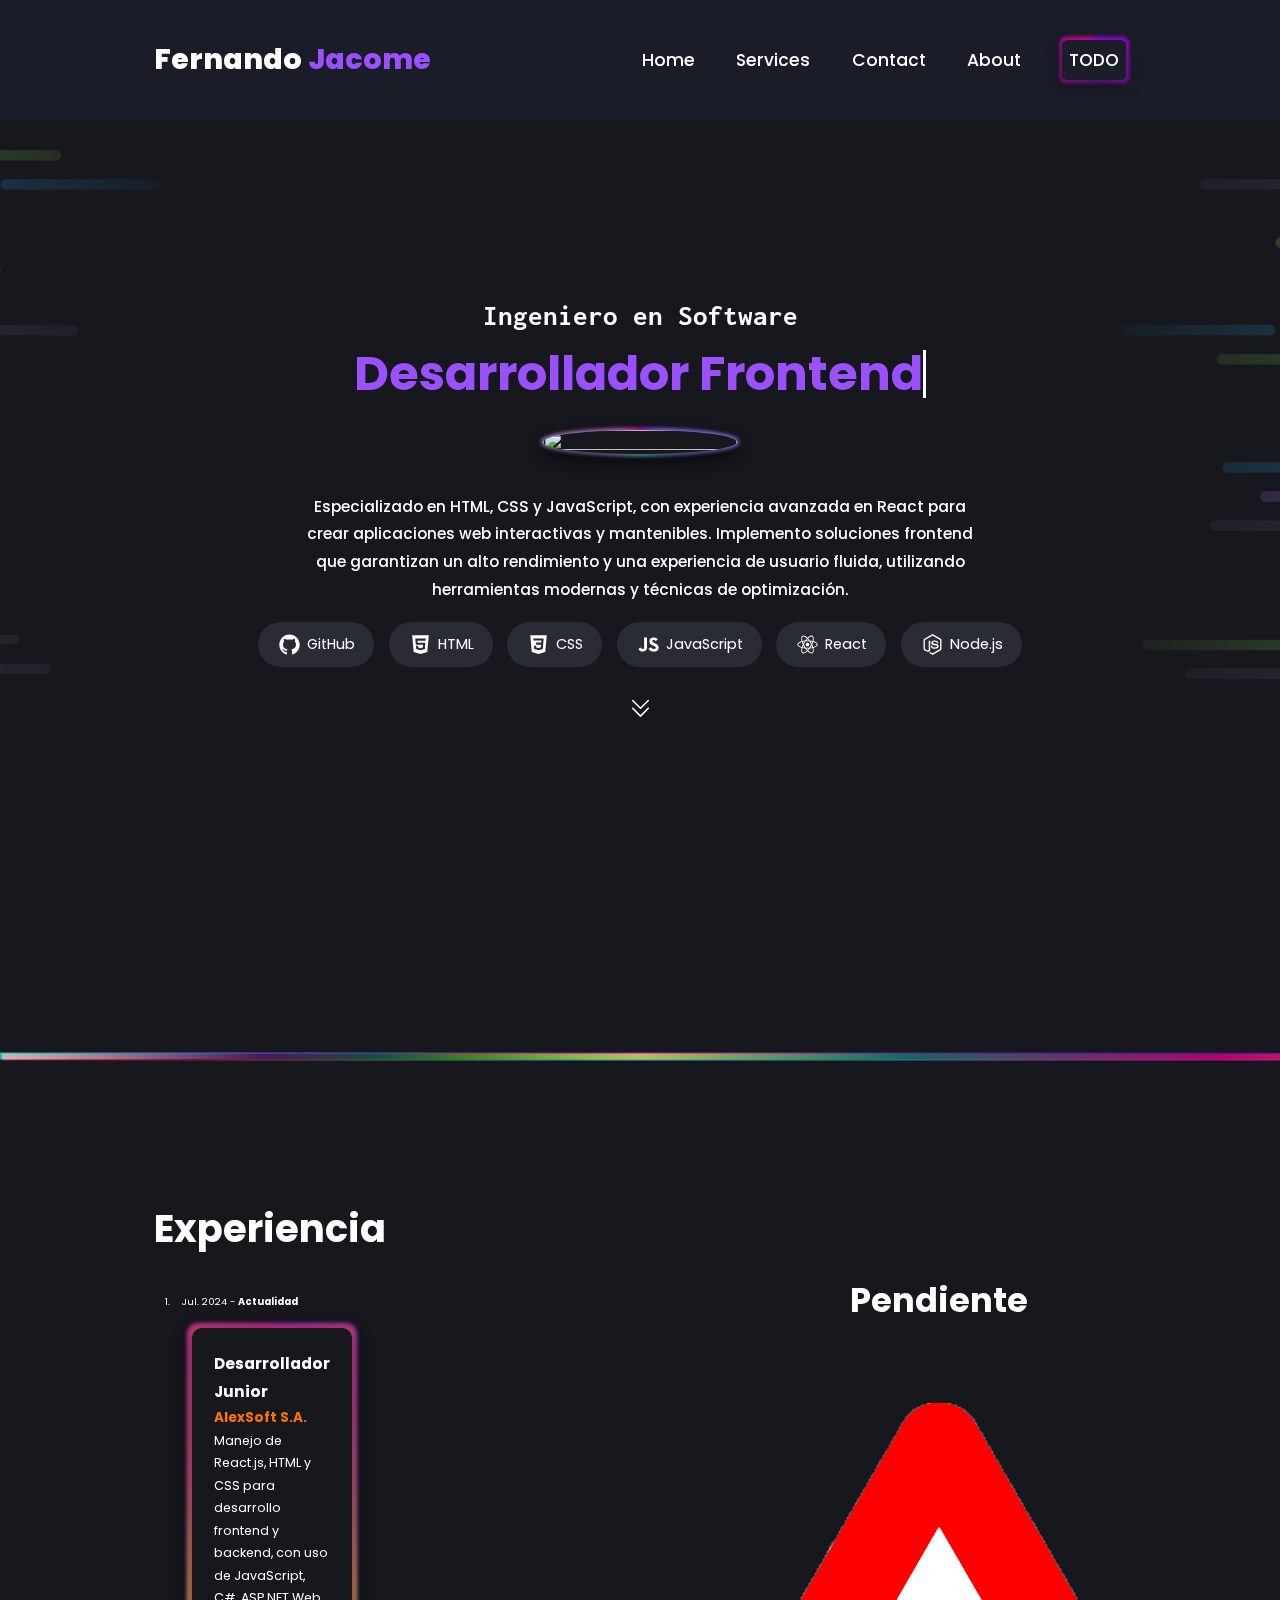
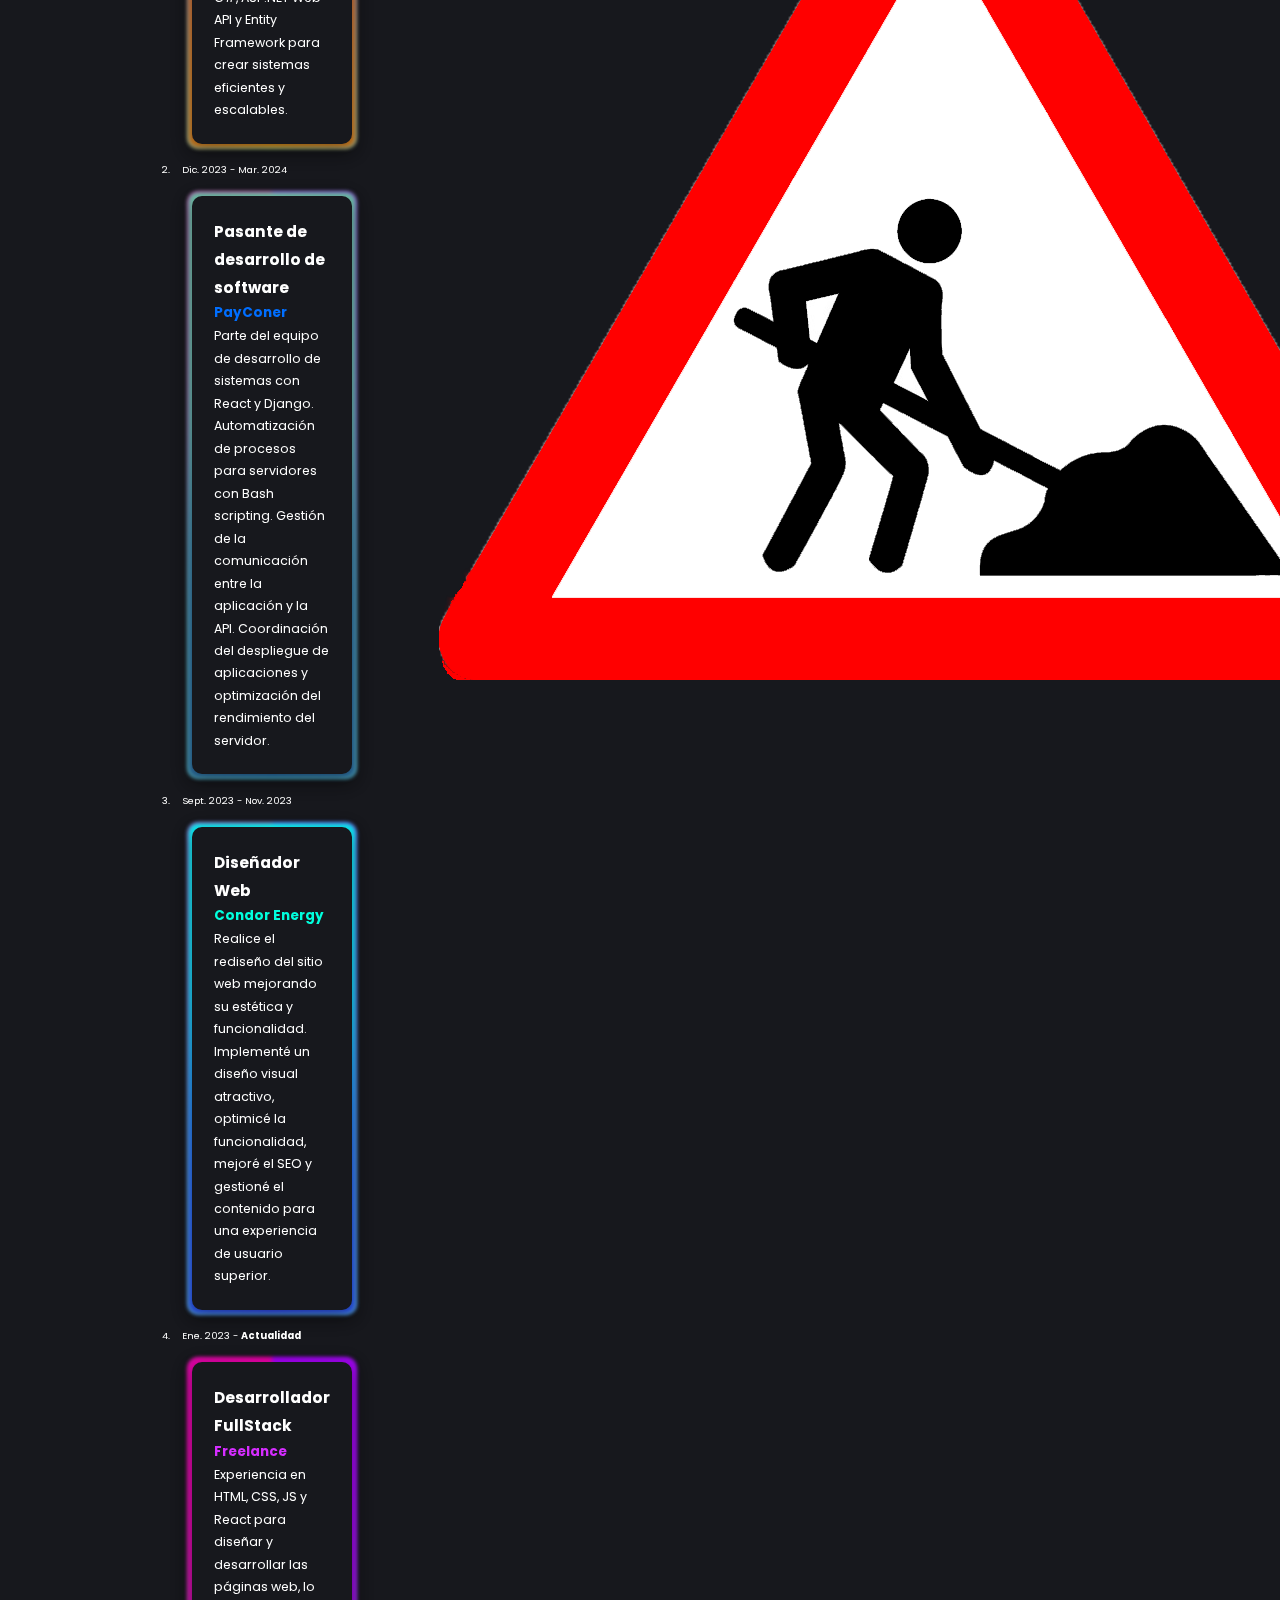
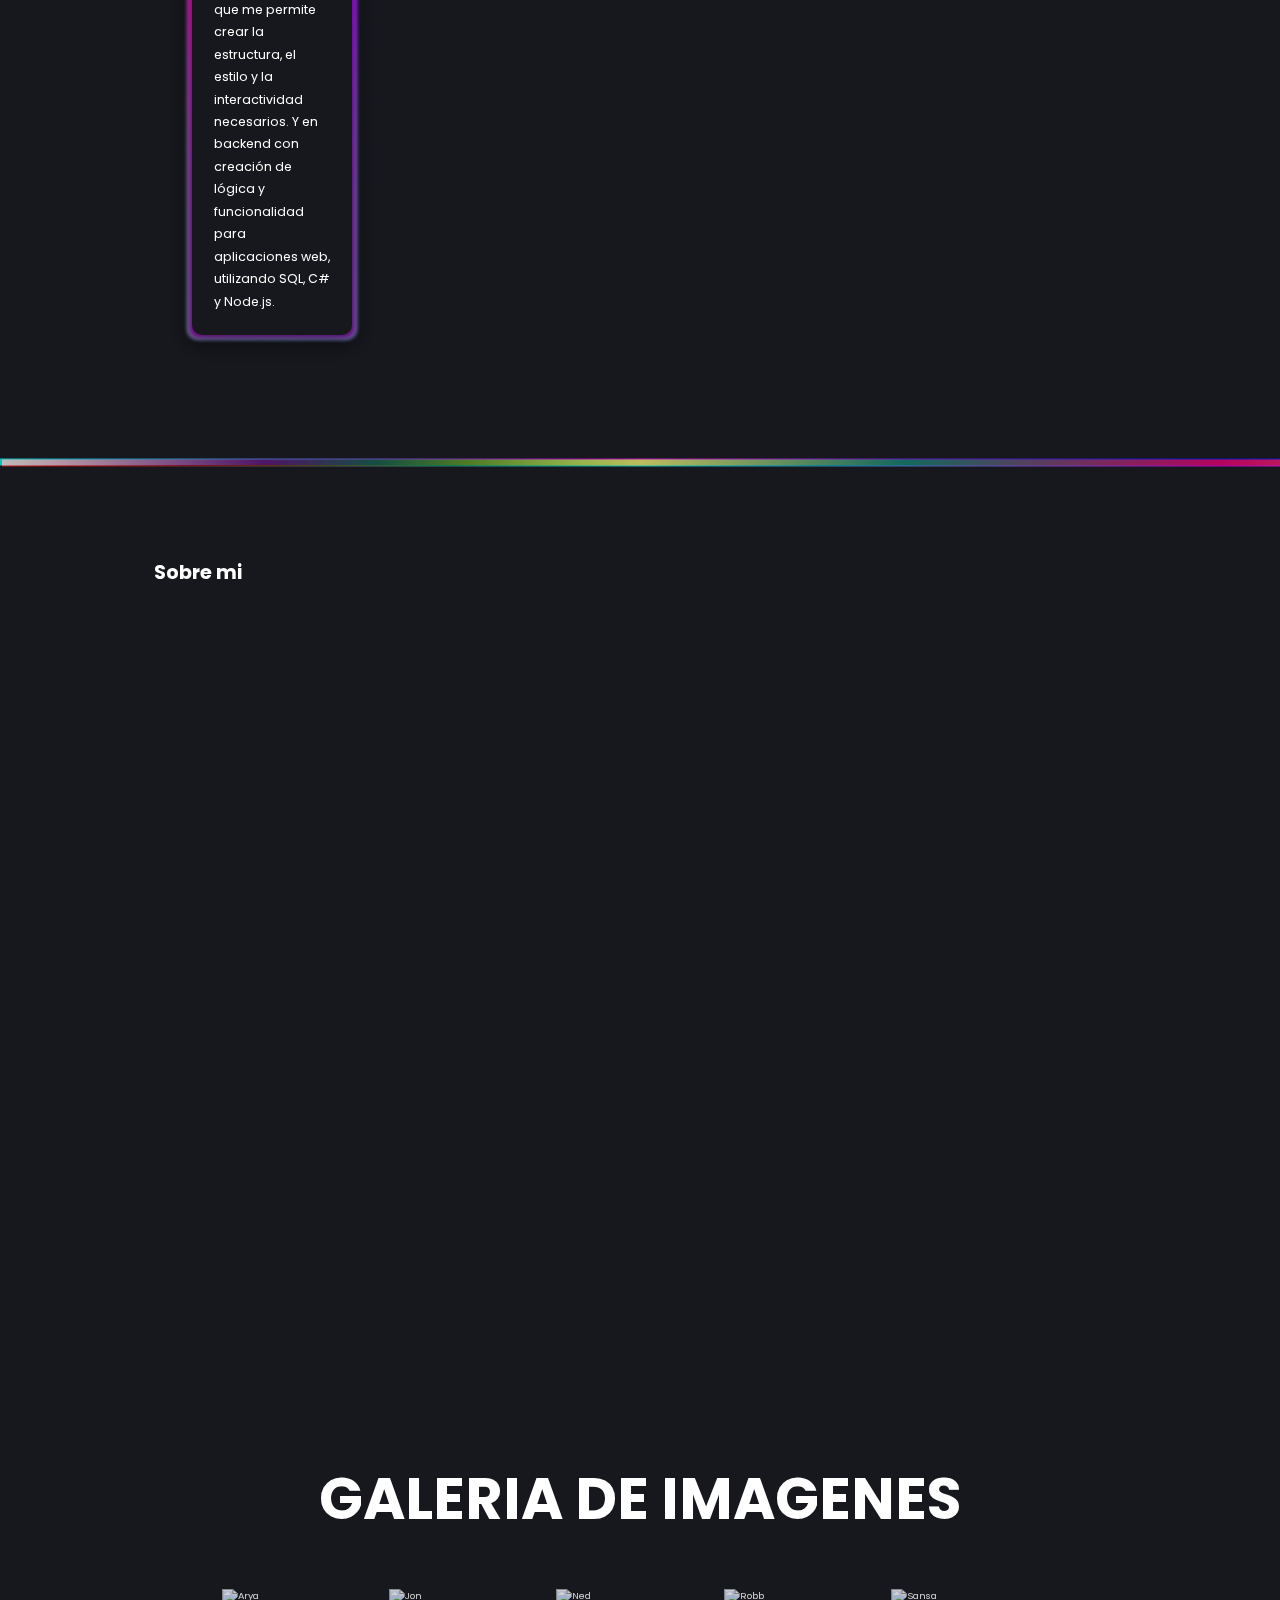
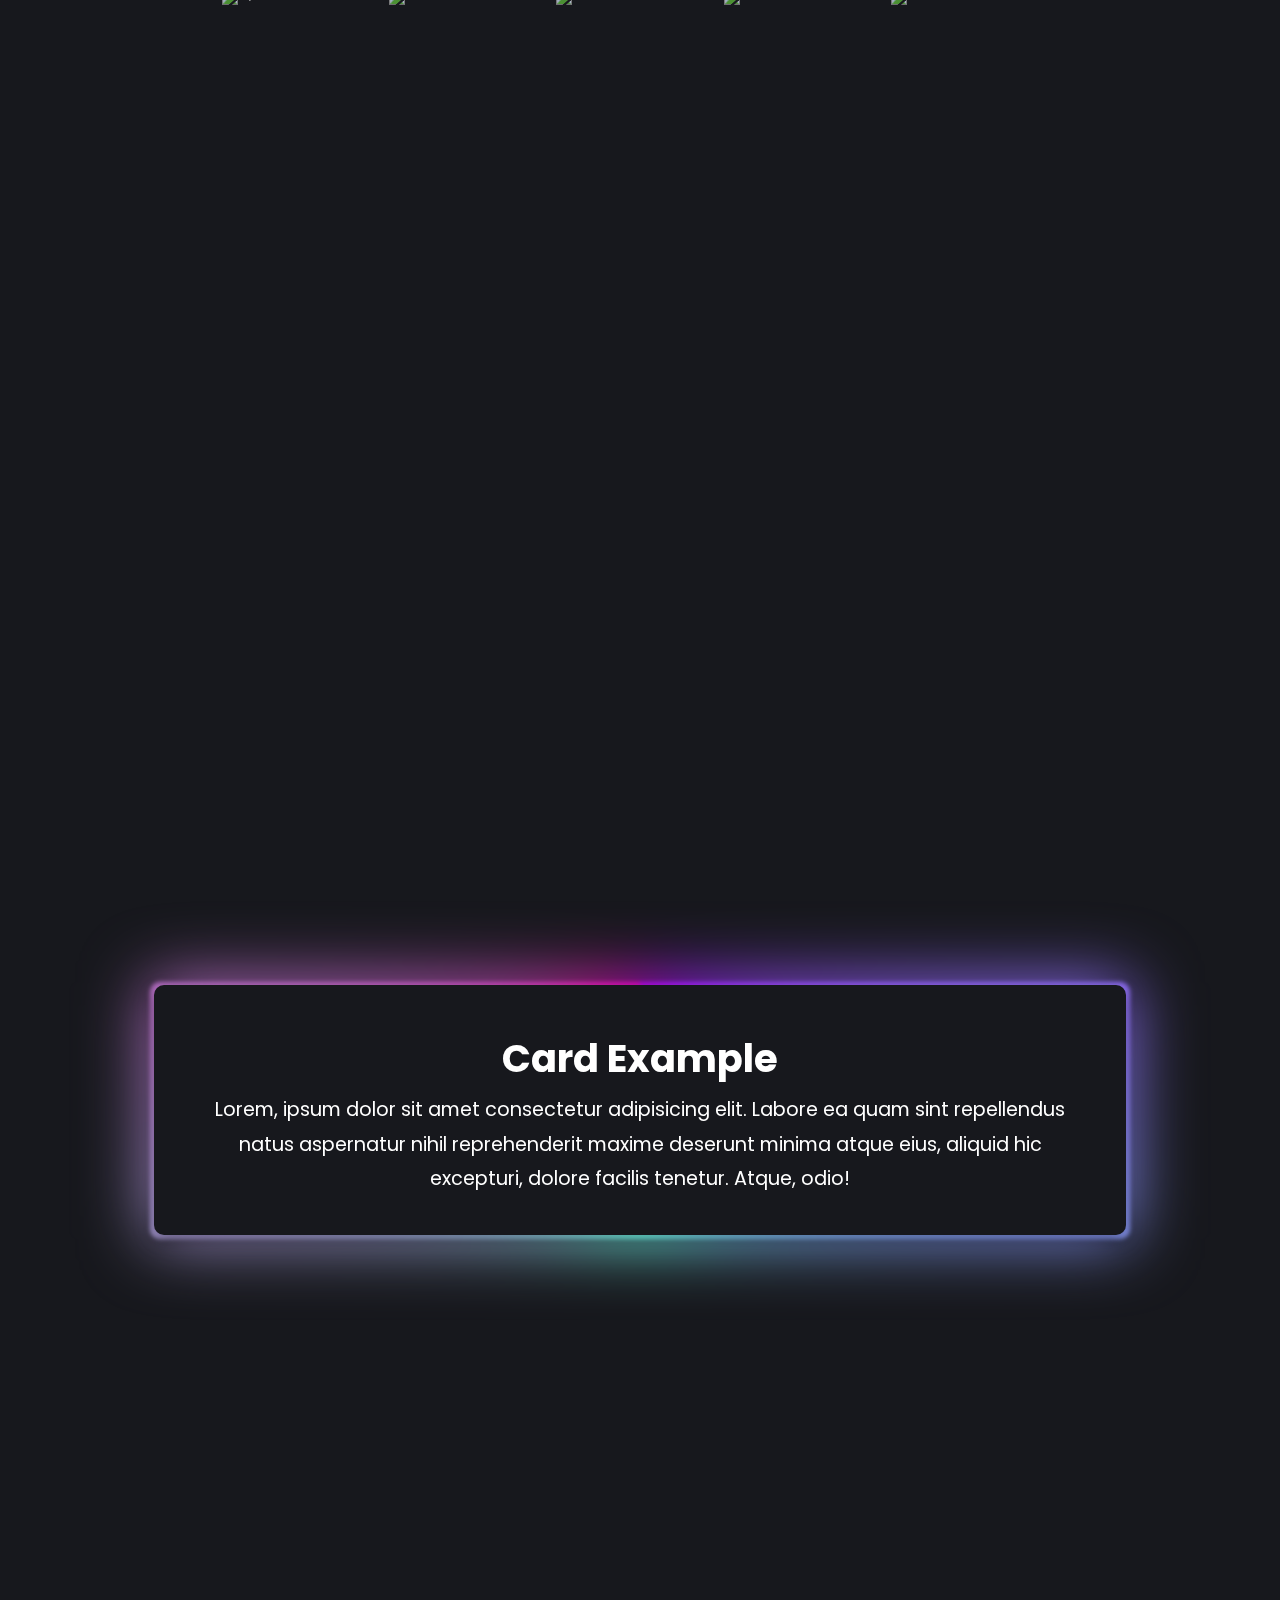
==== commit c0d55c5f: "experience section update" ====
--- a/index.html
+++ b/index.html
@@ -16,6 +16,9 @@
       rel="stylesheet" />
     <link
       href="https://fonts.googleapis.com/css2?family=Poppins:ital,wght@0,100;0,200;0,300;0,400;0,500;0,600;0,700;0,800;0,900;1,100;1,200;1,300;1,400;1,500;1,600;1,700;1,800;1,900&display=swap"
+      rel="stylesheet" />
+    <link
+      href="https://cdn.jsdelivr.net/npm/flowbite@2.5.1/dist/flowbite.min.css"
       rel="stylesheet" />
   </head>
 
@@ -163,60 +166,112 @@
 
     <section class="experience" id="experience">
       <h1>Experiencia</h1>
-      <div class="row">
-        <div class="card">
-          <h2>Desarrollador Junior</h2>
-          <h3><span>AlexSoft S.A.</span>
-          </h3>
-          <p class="txt-gray">Jul. 2024 - Actualidad </p>
-          <p>
-            Manejo de React.js, HTML y CSS para desarrollo frontend y backend,
-            con
-            uso de JavaScript, C#, ASP.NET Web API y Entity Framework para crear
-            sistemas eficientes y escalables.
-          </p>
-        </div>
-        <div class="card">
-          <h2>
-            Pasante de desarrollo de software</h2>
-          <h3><span>PayConer</span>
-          </h3>
-          <p class="txt-gray">Dic. 2023 - Mar. 2024</p>
-          <p>
-            Parte del equipo de desarrollo de sistemas con React y Django.
-            Automatización de procesos para servidores con Bash scripting.
-            Gestión de la comunicación entre la aplicación y la API.
-            Coordinación del despliegue de aplicaciones y optimización del
-            rendimiento del servidor.
-          </p>
+
+      <div class="experience-container">
+        <div class="row-exp-1">
+          <ol class="relative  border-s border-gray-200 dark:border-gray-700">
+            <li>
+              <div
+                class="absolute w-3 h-3 bg-gray-200 rounded-full mt-1.5 -start-1.5 border border-white dark:border-gray-900 dark:bg-gray-700"></div>
+              <time
+                class="text-xl font-normal text-gray-400">Jul.
+                2024 - <b>Actualidad</b> </time>
+              <div class="card card-1">
+                <h2>Desarrollador Junior</h2>
+                <h3><span>AlexSoft S.A.</span>
+                  <img src="img/icons/alexsoft.svg" alt>
+                </h3>
+                <p>
+                  Manejo de React.js, HTML y CSS para desarrollo frontend y
+                  backend,
+                  con
+                  uso de JavaScript, C#, ASP.NET Web API y Entity Framework para
+                  crear
+                  sistemas eficientes y escalables.
+                </p>
+              </div>
+            </li>
+            <li>
+              <div
+                class="absolute w-3 h-3 bg-gray-200 rounded-full mt-1.5 -start-1.5 border border-white dark:border-gray-900 dark:bg-gray-700"></div>
+              <time
+                class="text-xl font-normal text-gray-400">Dic. 2023 - Mar.
+                2024</time>
+              <div class="card card-2">
+                <h2>
+                  Pasante de desarrollo de software</h2>
+                <h3><span>PayConer</span>
+                </h3>
+                <img src="img/icons/payconer.webp" alt>
+                <p>
+                  Parte del equipo de desarrollo de sistemas con React y Django.
+                  Automatización de procesos para servidores con Bash scripting.
+                  Gestión de la comunicación entre la aplicación y la API.
+                  Coordinación del despliegue de aplicaciones y optimización del
+                  rendimiento del servidor.
+                </p>
+              </div>
+            </li>
+            <li>
+              <div
+                class="absolute w-3 h-3 bg-gray-200 rounded-full mt-1.5 -start-1.5 border border-white dark:border-gray-900 dark:bg-gray-700"></div>
+              <time
+                class="text-xl font-normal text-gray-400">Sept. 2023 - Nov.
+                2023 </time>
+              <div class="card card-3">
+                <h2>Diseñador Web</h2>
+                <h3><span>Condor Energy</span>
+                </h3>
+                <img src="img/icons/condor-energy.png" alt>
+                <p>
+                  Realice el rediseño del sitio web mejorando su estética y
+                  funcionalidad. Implementé un diseño visual atractivo, optimicé
+                  la
+                  funcionalidad, mejoré el SEO y gestioné el contenido para una
+                  experiencia de usuario superior.
+                </p>
+              </div>
+            </li>
+            <li>
+              <div
+                class="absolute w-3 h-3 bg-gray-200 rounded-full mt-1.5 -start-1.5 border border-white dark:border-gray-900 dark:bg-gray-700"></div>
+              <time
+                class="text-xl font-normal text-gray-400">Ene. 2023 -
+                <b>Actualidad</b></time>
+              <div class="card card-4">
+                <h2>
+                  Desarrollador FullStack</h2>
+                <h3><span>Freelance</span>
+                </h3>
+                <img src="img/icon.png" alt>
+                <p>
+                  Experiencia en HTML, CSS, JS y React para diseñar y
+                  desarrollar
+                  las
+                  páginas web, lo que me permite crear la estructura, el
+                  estilo
+                  y
+                  la
+                  interactividad necesarios. Y en backend con creación de
+                  lógica
+                  y
+                  funcionalidad para aplicaciones web, utilizando SQL, C# y
+                  Node.js.
+                </p>
+              </div>
+            </li>
+          </ol>
+        </div>
+        <div class="row-exp-2">
+          <h2>Pendiente</h2>
+          <img src="img/underwork.png" alt>
         </div>
       </div>
-      <div class="row">
-        <div class="card">
-          <h2>Diseñador Web</h2>
-          <h3><span>Condor Energy</span>
-          </h3>
-          <p class="txt-gray">Sept. 2023 - Nov. 2023 </p>
-          <p>
-            Realice el rediseño del sitio web mejorando su estética y
-            funcionalidad. Implementé un diseño visual atractivo, optimicé la
-            funcionalidad, mejoré el SEO y gestioné el contenido para una
-            experiencia de usuario superior.
-          </p>
-        </div>
-        <div class="card">
-          <h2>
-            Desarrollador FullStack Freelance</h2>
-          <h3><span>Freelance</span>
-          </h3>
-          <p class="txt-gray"> Ene. 2024 - Actualidad </p>
-          <p>
-            Experiencia en HTML, CSS, JS y React para diseñar y desarrollar las
-            páginas web, lo que me permite crear la estructura, el estilo y la
-            interactividad necesarios. Y en backend con creación de lógica y
-            funcionalidad para aplicaciones web, utilizando SQL, C# y Node.js.
-          </p>
-        </div>
+    </section>
+
+    <section class="about-me">
+      <div>
+        <h1>Sobre mi</h1>
       </div>
     </section>
 
@@ -235,7 +290,8 @@
         <div class="card">
           <h1>Card Example</h1>
           <p>
-            Lorem, ipsum dolor sit amet consectetur adipisicing elit. Labore ea
+            Lorem, ipsum dolor sit amet consectetur adipisicing elit. Labore
+            ea
             quam sint repellendus natus aspernatur nihil reprehenderit maxime
             deserunt minima atque eius, aliquid hic excepturi, dolore facilis
             tenetur. Atque, odio!
@@ -244,6 +300,8 @@
       </div>
     </section>
     <script src="./js/theme.js"></script>
+    <script
+      src="https://cdn.jsdelivr.net/npm/flowbite@2.5.1/dist/flowbite.min.js"></script>
     <script>
       
 const texts = ["Desarrollador Frontend", "Frontend Developer"];
--- a/css/styles.css
+++ b/css/styles.css
@@ -239,6 +239,7 @@
     width: 70%;
 }
 
+
 .home-img {
     margin: 3rem;
     width: 10vw;
@@ -267,7 +268,7 @@
 .home-img::after, .home-img::before {
     content: '';
     position: absolute;
-    inset: -0.2rem;
+    inset: -0.1rem;
     z-index: 1;
     background: conic-gradient(from var(--gradient-angle), #a100f2, #6fffe9, #e500a4);
     border-radius: inherit;
@@ -275,11 +276,11 @@
 }
 
 .home-img:after {
-    filter: blur(1rem);
+    filter: blur(0.2rem);
 }
 
 .home-img::before {
-    filter: blur(.5rem);
+    filter: blur(.2rem);
     box-shadow: rgba(0, 0, 0, 0.35) 0px 5px 15px;
 }
 
@@ -288,6 +289,60 @@
 }
 
 
+
+
+.btn {
+    display: flex;
+    align-items: center;
+    justify-content: center;
+    padding: 1rem 2rem;
+    background-color: var(--btn-color);
+    color: var(--text-color);
+    border-radius: 3rem;
+    font-size: 1.4rem;
+    border: transparent;
+    transition: 0.3s ease-in-out;
+    gap: 0.5rem;
+    user-select: none;
+}
+
+.btn:hover {
+    transform: scale(1.1);
+}
+
+.icon-svg {
+    width: 25px;
+    height: 25px;
+    fill: white;
+    transition: 0.2s ease;
+}
+
+.btn:hover .icon-svg-2 {
+    fill: #E3646E;
+}
+
+.btn:hover .icon-svg-3 {
+    fill: #3996DB;
+}
+
+.btn:hover .icon-svg-4 {
+    fill: #61450C;
+}
+
+.btn:hover .icon-svg-5 {
+    fill: #3996DB;
+}
+
+.btn:hover .icon-svg-6 {
+    fill: #82BC4F;
+}
+
+.btn-group {
+    display: flex;
+    align-items: center;
+    justify-content: center;
+    gap: 1.5rem;
+}
 
 .card {
     margin: 0 auto;
@@ -333,21 +388,97 @@
 }
 
 
+
+
 .experience {
-    display: flex;
-    flex-direction: column;
-    text-align: center;
-    justify-content: center;
-    align-items: center;
+    position: relative;
     min-height: 100vh;
-    gap: 4rem;
-}
-
-.experience .row {
-    display: flex;
-    flex-direction: row;
-    gap: 4rem;
-}
+    border-top: 2px solid transparent;
+    background-origin: border-box;
+    background-clip: padding-box, border-box;
+}
+
+.experience::before,
+.experience::after {
+    content: '';
+    position: absolute;
+    top: 0;
+    left: 0;
+    width: 100%;
+    height: 7px;
+    background: linear-gradient(90deg, #0ff, #ff00ff, #00f);
+    transform: translateY(-50%);
+    mix-blend-mode: difference;
+    animation: glitch 2s infinite alternate-reverse;
+    opacity: 0.8;
+}
+
+.experience::after {
+    top: 1px;
+    left: 2px;
+    width: 100%;
+    height: 7px;
+    background: linear-gradient(90deg, #f00, #0ff, #ff00ff);
+    animation: glitch 3s infinite alternate-reverse;
+}
+
+@keyframes glitch {
+    0% {
+        transform: translateY(-50%) skewX(0deg);
+        clip-path: inset(0 0 0 0);
+    }
+
+    10% {
+        clip-path: inset(20% 0 30% 0);
+        transform: translateY(-48%) skewX(10deg);
+    }
+
+    20% {
+        clip-path: inset(40% 0 10% 0);
+        transform: translateY(-52%) skewX(-10deg);
+    }
+
+    30% {
+        clip-path: inset(10% 0 40% 0);
+        transform: translateY(-50%) skewX(5deg);
+    }
+
+    40% {
+        clip-path: inset(30% 0 20% 0);
+        transform: translateY(-53%) skewX(-5deg);
+    }
+
+    50% {
+        clip-path: inset(20% 0 30% 0);
+        transform: translateY(-47%) skewX(15deg);
+    }
+
+    60% {
+        clip-path: inset(40% 0 10% 0);
+        transform: translateY(-51%) skewX(-15deg);
+    }
+
+    70% {
+        clip-path: inset(10% 0 40% 0);
+        transform: translateY(-49%) skewX(7deg);
+    }
+
+    80% {
+        clip-path: inset(30% 0 20% 0);
+        transform: translateY(-54%) skewX(-7deg);
+    }
+
+    90% {
+        clip-path: inset(20% 0 30% 0);
+        transform: translateY(-46%) skewX(12deg);
+    }
+
+    100% {
+        clip-path: inset(40% 0 10% 0);
+        transform: translateY(-50%) skewX(0deg);
+    }
+}
+
 
 .experience h1 {
     font-size: 4rem;
@@ -355,21 +486,76 @@
     margin-bottom: 2rem;
 }
 
+.experience .experience-container {
+    display: flex;
+    flex-direction: row;
+    gap: 5rem;
+}
+
+.row-exp-1 {
+    display: flex;
+    flex-direction: column;
+    gap: 2rem;
+    flex: 1;
+}
+
+.row-exp-2 {
+    display: flex;
+    flex-direction: column;
+    gap: 8rem;
+    flex: 1;
+}
+
+.row-exp-2 h2 {
+    font-size: 3.5rem;
+    text-align: center;
+}
+
+.experience time, li, ol {
+    margin: 1rem;
+}
+
+
+
 .experience .card {
-    width: 50%;
+    height: 20%;
+    padding: 2.3rem;
     text-align: left;
+    margin: 2rem;
+    position: relative;
+}
+
+.experience .card img {
+    width: 20%;
+    position: absolute;
+    top: 0;
+    right: 0;
+    padding: 2rem;
+
+}
+
+.experience .card-3 img {
+    width: 17%;
+
+}
+
+.experience .card-4 img {
+    width: 12%;
+    filter: drop-shadow(0 0.1rem 0.4rem rgba(0, 0, 0, 0.3));
+
 }
 
 .experience .card h2 {
-    font-size: 2rem;
+    font-size: 1.6rem;
 }
 
 .experience .card h3 {
-    font-size: 1.8rem;
+    font-size: 1.4rem;
+    font-weight: bold;
 }
 
 .experience .card p {
-    font-size: 1.5rem;
+    font-size: 1.3rem;
 
 }
 
@@ -383,66 +569,72 @@
     filter: blur(0.2rem);
 }
 
-
-.btn {
-    display: flex;
-    align-items: center;
-    justify-content: center;
-    padding: 1rem 2rem;
-    background-color: var(--btn-color);
-    color: var(--text-color);
-    border-radius: 3rem;
-    font-size: 1.4rem;
-    border: transparent;
-    transition: 0.3s ease-in-out;
-    gap: 0.5rem;
-    user-select: none;
-}
-
-.btn:hover {
-    transform: scale(1.1);
-}
-
-.icon-svg {
-    width: 25px;
-    height: 25px;
-    fill: white;
-    transition: 0.2s ease;
-}
-
-.btn:hover .icon-svg-2 {
-    fill: #E3646E;
-}
-
-.btn:hover .icon-svg-3 {
-    fill: #3996DB;
-}
-
-.btn:hover .icon-svg-4 {
-    fill: #61450C;
-}
-
-.btn:hover .icon-svg-5 {
-    fill: #3996DB;
-}
-
-.btn:hover .icon-svg-6 {
-    fill: #82BC4F;
-}
-
-.btn-group {
-    display: flex;
-    align-items: center;
-    justify-content: center;
-    gap: 1.5rem;
-}
-
-.about {
-    display: flex;
-    justify-content: center;
-    align-items: center;
-    gap: 10rem;
-    background-color: var(--second-bg-color);
+.experience .card-1 span {
+    color: #ff7300;
+}
+
+.experience .card-2 span {
+    color: #006eff;
+}
+
+.experience .card-3 span {
+    color: #00ffdd;
+}
+
+.experience .card-4 span {
+    color: #d52dff;
+}
+
+
+
+.experience .card-1::after {
+    background: conic-gradient(from var(--gradient-angle), #A83279, #D38312, #A83279);
+}
+
+
+.experience .card-2::after {
+    background: conic-gradient(from var(--gradient-angle), #73C8A9, #246199, #73C8A9);
+}
+
+.experience .card-3::after {
+    background: conic-gradient(from var(--gradient-angle), #07fff3, #2f41e6, #07fff3);
+}
+
+.experience .card-4::after {
+    background: conic-gradient(from var(--gradient-angle), #a100f2, #721b8f, #e500a4);
+}
+
+
+.about-me {
+    position: relative;
+    min-height: 100vh;
+    border-top: 2px solid transparent;
+    background-origin: border-box;
+    background-clip: padding-box, border-box;
+}
+
+.about-me::before,
+.about-me::after {
+    content: '';
+    position: absolute;
+    top: 0;
+    left: 0;
+    width: 100%;
+    height: 7px;
+    background: linear-gradient(90deg, #0ff, #ff00ff, #00f);
+    transform: translateY(-50%);
+    mix-blend-mode: difference;
+    animation: glitch 2s infinite alternate-reverse;
+    opacity: 0.8;
+}
+
+.about-me::after {
+    top: 1px;
+    left: 2px;
+    width: 100%;
+    height: 7px;
+    background: linear-gradient(90deg, #f00, #0ff, #ff00ff);
+    animation: glitch 3s infinite alternate-reverse;
 }
 
 .services {
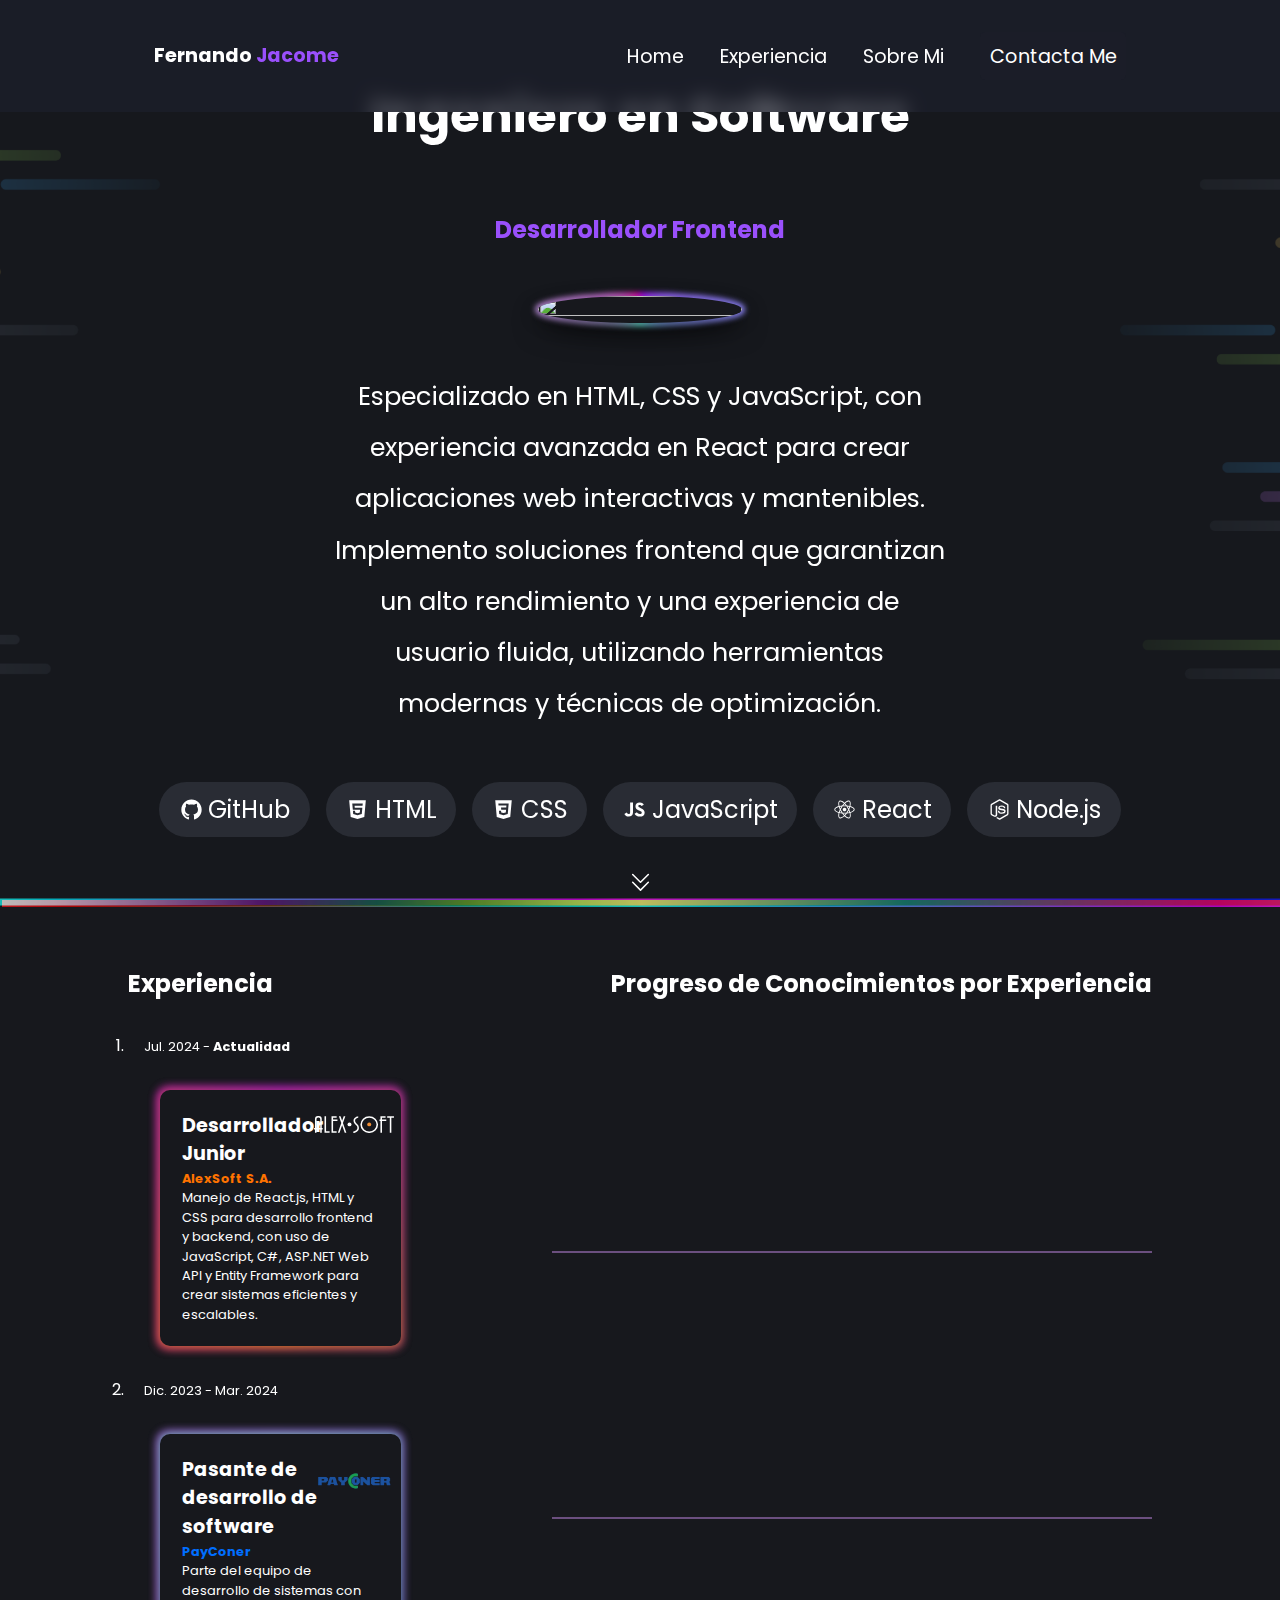
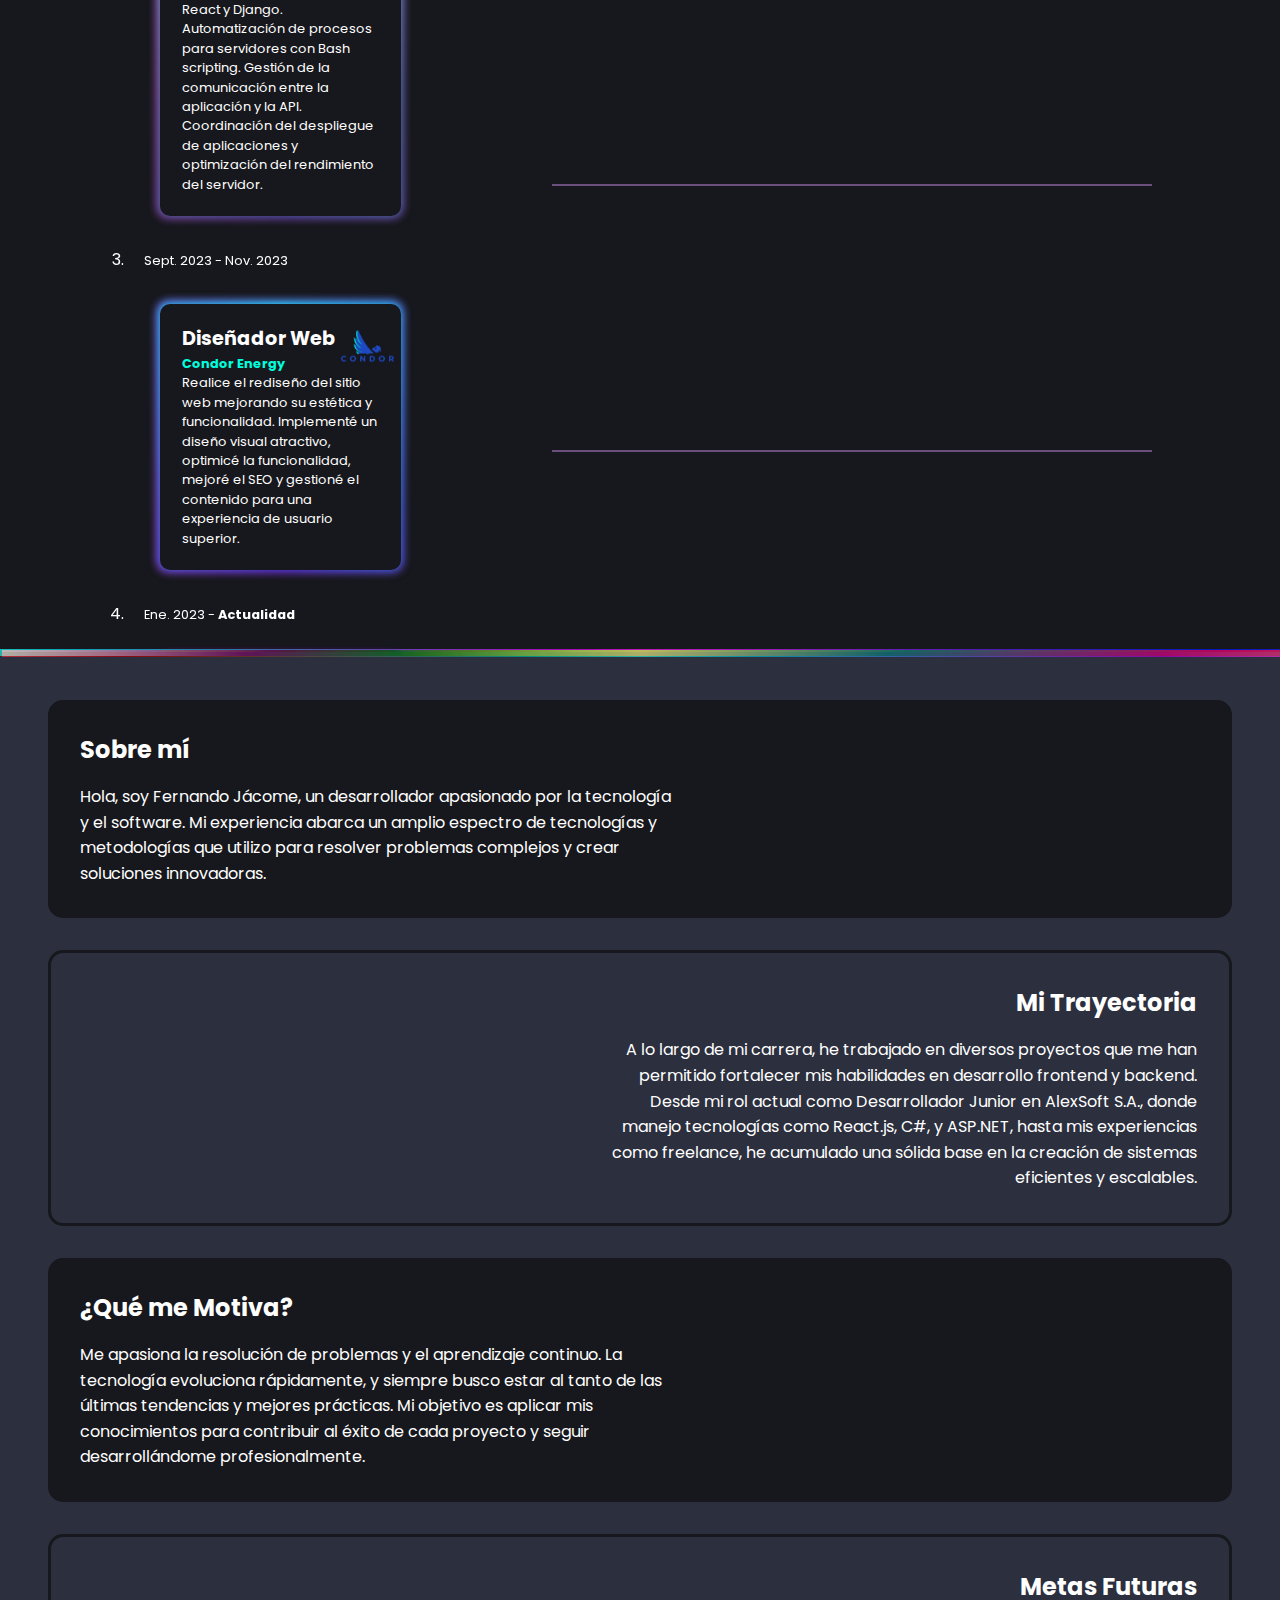
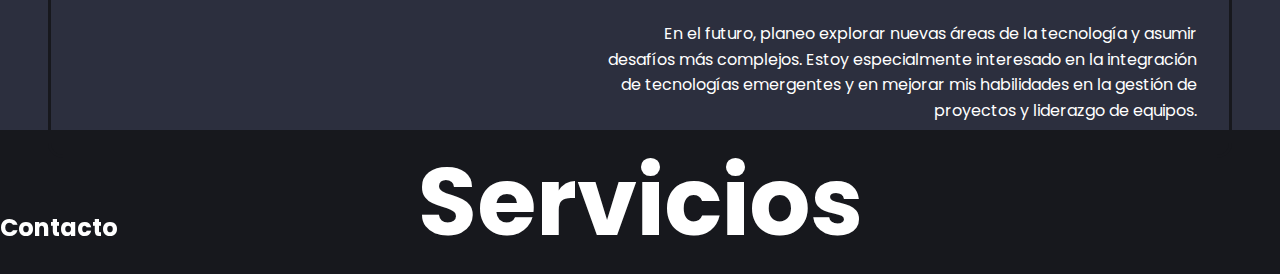
==== commit d5c7d9b9: "reconfiguration css add variables - change the experience row-2" ====
--- a/index.html
+++ b/index.html
@@ -4,37 +4,41 @@
     <meta charset="UTF-8" />
     <meta name="viewport" content="width=device-width, initial-scale=1.0" />
     <title>FJacome Portfolio</title>
-    <link rel="icon" href="./img/icon-2.png">
+    <link rel="icon" href="./img/icon-2.png" />
     <link rel="stylesheet" href="./css/styles.css" />
     <link
       href="https://unpkg.com/boxicons@2.1.4/css/boxicons.min.css"
-      rel="stylesheet" />
+      rel="stylesheet"
+    />
     <link rel="preconnect" href="https://fonts.googleapis.com" />
     <link rel="preconnect" href="https://fonts.gstatic.com" crossorigin />
     <link
       href="https://fonts.googleapis.com/css2?family=Inconsolata:wght@200..900&display=swap"
-      rel="stylesheet" />
+      rel="stylesheet"
+    />
     <link
       href="https://fonts.googleapis.com/css2?family=Poppins:ital,wght@0,100;0,200;0,300;0,400;0,500;0,600;0,700;0,800;0,900;1,100;1,200;1,300;1,400;1,500;1,600;1,700;1,800;1,900&display=swap"
-      rel="stylesheet" />
+      rel="stylesheet"
+    />
     <link
       href="https://cdn.jsdelivr.net/npm/flowbite@2.5.1/dist/flowbite.min.css"
-      rel="stylesheet" />
+      rel="stylesheet"
+    />
   </head>
 
   <body class="portfolio">
     <header>
-      <a href="#home" class="logo">Fernando
+      <a href="#home" class="logo"
+        >Fernando
         <span>Jacome</span>
       </a>
       <i class="bx bx-menu" id="menu-icon"></i>
       <nav class="navbar">
         <a href="#home">Home</a>
-        <a href="#services">Services</a>
-        <a href="#contact">Contact</a>
-        <a href="#about">About</a>
+        <a href="#experience">Experiencia</a>
+        <a href="#about">Sobre Mi</a>
         <button onclick='window.location.href="./todo_app.html",1500'>
-          TODO
+          Contacta Me
         </button>
       </nav>
     </header>
@@ -48,12 +52,10 @@
               <span id="text"></span>
             </h1>
           </div>
-
         </div>
         <div class="home-img">
           <img class="img-home" src="./img/image.png" alt />
         </div>
-
         <p>
           Especializado en HTML, CSS y JavaScript, con experiencia avanzada en
           React para crear aplicaciones web interactivas y mantenibles.
@@ -61,20 +63,6 @@
           una experiencia de usuario fluida, utilizando herramientas modernas y
           técnicas de optimización.
         </p>
-        <!-- <div class="social-icon">
-                    <a href="#galery">
-                        <i class="bx bxl-github"></i>
-                    </a>
-                    <a href="#">
-                        <i class="bx bxl-linkedin-square"></i>
-                    </a>
-                    <a href="#">
-                        <i class="bx bxl-instagram-alt "></i>
-                    </a>
-                    <a href="#">
-                        <i class="bx bxl-twitter"></i>
-                    </a>
-                </div> -->
 
         <div class="btn-group">
           <a class="btn">
@@ -83,71 +71,92 @@
               width="32"
               height="32"
               viewBox="0 0 32 32"
-              xmlns="http://www.w3.org/2000/svg">
+              xmlns="http://www.w3.org/2000/svg"
+            >
               <path
                 fill-rule="evenodd"
                 clip-rule="evenodd"
-                d="M15.9999 3.32104C8.82119 3.32104 3 9.14094 3 16.3209C3 22.0648 6.72487 26.9375 11.8901 28.6567C12.5396 28.7773 12.7781 28.3747 12.7781 28.0313C12.7781 27.7214 12.7661 26.6973 12.7605 25.611C9.14389 26.3974 8.38074 24.0772 8.38074 24.0772C7.78939 22.5746 6.93734 22.1751 6.93734 22.1751C5.75764 21.3682 7.02625 21.385 7.02625 21.385C8.33145 21.4765 9.01903 22.7247 9.01903 22.7247C10.1785 24.7116 12.0602 24.1373 12.802 23.8053C12.9187 22.9651 13.2556 22.3914 13.6274 22.0668C10.7399 21.7385 7.70436 20.6236 7.70436 15.6424C7.70436 14.2231 8.2124 13.0634 9.044 12.1528C8.90881 11.8256 8.46384 10.5034 9.16972 8.71277C9.16972 8.71277 10.2612 8.36338 12.7454 10.0453C13.7826 9.75706 14.8949 9.61218 15.9999 9.60722C17.1042 9.61218 18.2172 9.75662 19.2563 10.0449C21.7376 8.36295 22.8277 8.71234 22.8277 8.71234C23.5353 10.5028 23.0903 11.8252 22.9554 12.1524C23.7889 13.063 24.2933 14.2227 24.2933 15.642C24.2933 20.635 21.2521 21.7342 18.3573 22.0562C18.8238 22.4597 19.2393 23.251 19.2393 24.4636C19.2393 26.203 19.2242 27.603 19.2242 28.0311C19.2242 28.3771 19.4585 28.7824 20.1172 28.6548C25.2794 26.9339 29 22.0627 29 16.3209C28.9998 9.14137 23.1792 3.32104 15.9999 3.32104Z" />
-              <path
-                d="M7.92372 21.9858C7.89509 22.0504 7.79348 22.0698 7.70091 22.0257C7.60619 21.9835 7.55345 21.8954 7.58402 21.8306C7.612 21.7639 7.71383 21.7456 7.8079 21.7902C7.90262 21.8326 7.95666 21.9213 7.92372 21.9858ZM8.45028 22.5733C8.38849 22.6308 8.26729 22.6041 8.18506 22.513C8.09981 22.4226 8.08388 22.3014 8.14696 22.2431C8.21111 22.1858 8.32865 22.213 8.4139 22.3034C8.49871 22.3951 8.51529 22.515 8.45028 22.5733ZM8.96306 23.3218C8.8834 23.3774 8.75295 23.3255 8.67244 23.2099C8.59279 23.0941 8.59279 22.9552 8.67459 22.8999C8.75489 22.8443 8.88341 22.8945 8.96521 23.009C9.04443 23.1264 9.04443 23.2654 8.96306 23.3218ZM9.66506 24.0454C9.59402 24.1239 9.44204 24.1028 9.33096 23.9958C9.21751 23.891 9.18586 23.7418 9.25712 23.6635C9.32945 23.5847 9.48208 23.6066 9.59381 23.713C9.70725 23.8176 9.74105 23.9672 9.66506 24.0454ZM10.6338 24.4654C10.6021 24.5672 10.4562 24.6135 10.3087 24.57C10.1617 24.5254 10.0655 24.4064 10.0956 24.3035C10.1257 24.2008 10.2728 24.1528 10.4211 24.1991C10.5681 24.2434 10.6644 24.3618 10.6338 24.4654ZM11.6979 24.5431C11.7015 24.6503 11.5767 24.739 11.4223 24.7411C11.2667 24.7448 11.1408 24.6578 11.1392 24.5523C11.1392 24.444 11.2615 24.3564 11.417 24.3534C11.5713 24.3506 11.6979 24.4369 11.6979 24.5431ZM12.6877 24.3747C12.7062 24.4791 12.5988 24.5866 12.4453 24.6152C12.2946 24.6432 12.1547 24.5782 12.1353 24.4746C12.1168 24.3674 12.2262 24.26 12.3769 24.2322C12.5306 24.2057 12.6683 24.2686 12.6877 24.3747Z" />
+                d="M15.9999 3.32104C8.82119 3.32104 3 9.14094 3 16.3209C3 22.0648 6.72487 26.9375 11.8901 28.6567C12.5396 28.7773 12.7781 28.3747 12.7781 28.0313C12.7781 27.7214 12.7661 26.6973 12.7605 25.611C9.14389 26.3974 8.38074 24.0772 8.38074 24.0772C7.78939 22.5746 6.93734 22.1751 6.93734 22.1751C5.75764 21.3682 7.02625 21.385 7.02625 21.385C8.33145 21.4765 9.01903 22.7247 9.01903 22.7247C10.1785 24.7116 12.0602 24.1373 12.802 23.8053C12.9187 22.9651 13.2556 22.3914 13.6274 22.0668C10.7399 21.7385 7.70436 20.6236 7.70436 15.6424C7.70436 14.2231 8.2124 13.0634 9.044 12.1528C8.90881 11.8256 8.46384 10.5034 9.16972 8.71277C9.16972 8.71277 10.2612 8.36338 12.7454 10.0453C13.7826 9.75706 14.8949 9.61218 15.9999 9.60722C17.1042 9.61218 18.2172 9.75662 19.2563 10.0449C21.7376 8.36295 22.8277 8.71234 22.8277 8.71234C23.5353 10.5028 23.0903 11.8252 22.9554 12.1524C23.7889 13.063 24.2933 14.2227 24.2933 15.642C24.2933 20.635 21.2521 21.7342 18.3573 22.0562C18.8238 22.4597 19.2393 23.251 19.2393 24.4636C19.2393 26.203 19.2242 27.603 19.2242 28.0311C19.2242 28.3771 19.4585 28.7824 20.1172 28.6548C25.2794 26.9339 29 22.0627 29 16.3209C28.9998 9.14137 23.1792 3.32104 15.9999 3.32104Z"
+              />
+              <path
+                d="M7.92372 21.9858C7.89509 22.0504 7.79348 22.0698 7.70091 22.0257C7.60619 21.9835 7.55345 21.8954 7.58402 21.8306C7.612 21.7639 7.71383 21.7456 7.8079 21.7902C7.90262 21.8326 7.95666 21.9213 7.92372 21.9858ZM8.45028 22.5733C8.38849 22.6308 8.26729 22.6041 8.18506 22.513C8.09981 22.4226 8.08388 22.3014 8.14696 22.2431C8.21111 22.1858 8.32865 22.213 8.4139 22.3034C8.49871 22.3951 8.51529 22.515 8.45028 22.5733ZM8.96306 23.3218C8.8834 23.3774 8.75295 23.3255 8.67244 23.2099C8.59279 23.0941 8.59279 22.9552 8.67459 22.8999C8.75489 22.8443 8.88341 22.8945 8.96521 23.009C9.04443 23.1264 9.04443 23.2654 8.96306 23.3218ZM9.66506 24.0454C9.59402 24.1239 9.44204 24.1028 9.33096 23.9958C9.21751 23.891 9.18586 23.7418 9.25712 23.6635C9.32945 23.5847 9.48208 23.6066 9.59381 23.713C9.70725 23.8176 9.74105 23.9672 9.66506 24.0454ZM10.6338 24.4654C10.6021 24.5672 10.4562 24.6135 10.3087 24.57C10.1617 24.5254 10.0655 24.4064 10.0956 24.3035C10.1257 24.2008 10.2728 24.1528 10.4211 24.1991C10.5681 24.2434 10.6644 24.3618 10.6338 24.4654ZM11.6979 24.5431C11.7015 24.6503 11.5767 24.739 11.4223 24.7411C11.2667 24.7448 11.1408 24.6578 11.1392 24.5523C11.1392 24.444 11.2615 24.3564 11.417 24.3534C11.5713 24.3506 11.6979 24.4369 11.6979 24.5431ZM12.6877 24.3747C12.7062 24.4791 12.5988 24.5866 12.4453 24.6152C12.2946 24.6432 12.1547 24.5782 12.1353 24.4746C12.1168 24.3674 12.2262 24.26 12.3769 24.2322C12.5306 24.2057 12.6683 24.2686 12.6877 24.3747Z"
+              />
             </svg>
 
             GitHub
           </a>
-          <a class="btn"><svg
+          <a class="btn"
+            ><svg
               class="icon-svg icon-svg-2"
               width="32"
               height="32"
               viewBox="0 0 32 32"
-              xmlns="http://www.w3.org/2000/svg">
-              <path
-                d="M16.0001 23.4133L21.4662 21.9067L22.2048 13.7733H12.4814L12.2396 11.0667H22.4466L22.7152 8.41333H9.28497L10.0371 16.4267H19.2905L18.9816 19.8667L16.0001 20.6667L13.0186 19.8667L12.8305 17.6533H10.1445L10.534 21.9067L16.0001 23.4133ZM5.34991 4H26.6502L24.7297 25.6L16.0001 28L7.27043 25.6L5.34991 4Z" />
-            </svg>
-            HTML</a>
+              xmlns="http://www.w3.org/2000/svg"
+            >
+              <path
+                d="M16.0001 23.4133L21.4662 21.9067L22.2048 13.7733H12.4814L12.2396 11.0667H22.4466L22.7152 8.41333H9.28497L10.0371 16.4267H19.2905L18.9816 19.8667L16.0001 20.6667L13.0186 19.8667L12.8305 17.6533H10.1445L10.534 21.9067L16.0001 23.4133ZM5.34991 4H26.6502L24.7297 25.6L16.0001 28L7.27043 25.6L5.34991 4Z"
+              />
+            </svg>
+            HTML</a
+          >
           <a class="btn">
             <svg
               class="icon-svg icon-svg-3"
               width="32"
               height="32"
               viewBox="0 0 32 32"
-              xmlns="http://www.w3.org/2000/svg">
-              <path
-                d="M5.43317 4L7.3566 25.5936L15.9873 28L24.6421 25.5848L26.567 4H5.43317ZM22.5712 8.94718L21.9309 16.1407L21.9328 16.1795L21.9301 16.2689V16.2681L21.4752 21.2979L21.4251 21.7448L16.0001 23.2453L15.9959 23.2491L10.5802 21.7402L10.2135 17.5817H12.8692L13.0577 19.6962L16.0009 20.4939L16.0001 20.4954V20.4951L18.9542 19.6861L19.2664 16.2427H13.0909L13.038 15.6606L12.9173 14.2968L12.8539 13.5646H19.5011L19.7429 10.8865H9.61862L9.56564 10.3048L9.44512 8.94068L9.38161 8.20841H22.6345L22.5712 8.94718Z" />
+              xmlns="http://www.w3.org/2000/svg"
+            >
+              <path
+                d="M5.43317 4L7.3566 25.5936L15.9873 28L24.6421 25.5848L26.567 4H5.43317ZM22.5712 8.94718L21.9309 16.1407L21.9328 16.1795L21.9301 16.2689V16.2681L21.4752 21.2979L21.4251 21.7448L16.0001 23.2453L15.9959 23.2491L10.5802 21.7402L10.2135 17.5817H12.8692L13.0577 19.6962L16.0009 20.4939L16.0001 20.4954V20.4951L18.9542 19.6861L19.2664 16.2427H13.0909L13.038 15.6606L12.9173 14.2968L12.8539 13.5646H19.5011L19.7429 10.8865H9.61862L9.56564 10.3048L9.44512 8.94068L9.38161 8.20841H22.6345L22.5712 8.94718Z"
+              />
             </svg>
 
             CSS
           </a>
-          <a class="btn"><svg
+          <a class="btn"
+            ><svg
               class="icon-svg icon-svg-4"
               width="32"
               height="32"
               viewBox="0 0 32 32"
-              xmlns="http://www.w3.org/2000/svg">
-              <path
-                d="M3.00031 21.7468L6.01847 19.95C6.60068 20.9659 7.13073 21.8251 8.40133 21.8251C9.61884 21.8251 10.3869 21.3587 10.3869 19.533V7.13492H14.0935V19.5843C14.0935 23.3607 11.8433 25.08 8.56063 25.08C7.4001 25.1418 6.24776 24.8563 5.25539 24.2611C4.26301 23.666 3.47618 22.79 3.00031 21.7468ZM16.1075 21.355L19.1256 19.6356C19.4612 20.3054 19.9821 20.8685 20.6283 21.2601C21.2746 21.6517 22.0201 21.8559 22.7791 21.8494C24.3152 21.8494 25.2937 21.0938 25.2937 20.0517C25.2937 18.8016 24.2877 18.3585 22.5932 17.6262L21.6697 17.24C18.9957 16.1205 17.2216 14.7137 17.2216 11.7443C17.2216 9.0091 19.3399 6.92596 22.6492 6.92596C23.7214 6.8495 24.7929 7.08537 25.7297 7.60414C26.6666 8.12291 27.4275 8.90162 27.9174 9.8431L25.0311 11.6669C24.8416 11.1996 24.5123 10.7999 24.0868 10.5208C23.6613 10.2418 23.1596 10.0965 22.6482 10.1043C22.4253 10.0821 22.2001 10.1059 21.9871 10.1741C21.774 10.2424 21.5778 10.3536 21.4108 10.5006C21.2439 10.6476 21.1099 10.8273 21.0175 11.0281C20.9251 11.2289 20.8763 11.4465 20.8741 11.6669C20.8741 12.7612 21.5625 13.2034 23.1498 13.8807L24.0762 14.2715C27.2271 15.6 29.0003 16.9545 29.0003 20.0013C29.0003 23.2832 26.3794 25.0809 22.8587 25.0809C19.4167 25.0809 17.1932 23.4652 16.1075 21.355Z" />
-            </svg>
-            JavaScript</a>
-          <a class="btn"><svg
+              xmlns="http://www.w3.org/2000/svg"
+            >
+              <path
+                d="M3.00031 21.7468L6.01847 19.95C6.60068 20.9659 7.13073 21.8251 8.40133 21.8251C9.61884 21.8251 10.3869 21.3587 10.3869 19.533V7.13492H14.0935V19.5843C14.0935 23.3607 11.8433 25.08 8.56063 25.08C7.4001 25.1418 6.24776 24.8563 5.25539 24.2611C4.26301 23.666 3.47618 22.79 3.00031 21.7468ZM16.1075 21.355L19.1256 19.6356C19.4612 20.3054 19.9821 20.8685 20.6283 21.2601C21.2746 21.6517 22.0201 21.8559 22.7791 21.8494C24.3152 21.8494 25.2937 21.0938 25.2937 20.0517C25.2937 18.8016 24.2877 18.3585 22.5932 17.6262L21.6697 17.24C18.9957 16.1205 17.2216 14.7137 17.2216 11.7443C17.2216 9.0091 19.3399 6.92596 22.6492 6.92596C23.7214 6.8495 24.7929 7.08537 25.7297 7.60414C26.6666 8.12291 27.4275 8.90162 27.9174 9.8431L25.0311 11.6669C24.8416 11.1996 24.5123 10.7999 24.0868 10.5208C23.6613 10.2418 23.1596 10.0965 22.6482 10.1043C22.4253 10.0821 22.2001 10.1059 21.9871 10.1741C21.774 10.2424 21.5778 10.3536 21.4108 10.5006C21.2439 10.6476 21.1099 10.8273 21.0175 11.0281C20.9251 11.2289 20.8763 11.4465 20.8741 11.6669C20.8741 12.7612 21.5625 13.2034 23.1498 13.8807L24.0762 14.2715C27.2271 15.6 29.0003 16.9545 29.0003 20.0013C29.0003 23.2832 26.3794 25.0809 22.8587 25.0809C19.4167 25.0809 17.1932 23.4652 16.1075 21.355Z"
+              />
+            </svg>
+            JavaScript</a
+          >
+          <a class="btn"
+            ><svg
               class="icon-svg icon-svg-5"
               width="32"
               height="32"
               viewBox="0 0 32 32"
-              xmlns="http://www.w3.org/2000/svg">
-              <path
-                d="M16.748 25.2578C16.5169 25.0535 16.2758 24.8484 16.0455 24.6213C15.8613 24.7915 15.6888 24.951 15.5062 25.1097C13.2267 27.0748 10.8771 27.8928 9.48427 27.0976C8.13691 26.3365 7.71244 24.0881 8.25169 21.2594C8.30921 20.9528 8.37829 20.6462 8.45892 20.3396C8.21703 20.2684 7.98669 20.2029 7.75635 20.126C4.88828 19.147 3.00012 17.5572 3.00012 15.9666C3.00012 14.4338 4.76194 12.9458 7.51368 11.9917C7.82183 11.8892 8.14692 11.7874 8.48126 11.6963C8.40422 11.4008 8.34337 11.1167 8.28559 10.8419C7.70936 7.97053 8.11226 5.67656 9.47118 4.90408C10.8871 4.08603 13.2367 4.96104 15.5963 7.01649C15.7342 7.14108 15.8729 7.27778 16.0224 7.41377C16.2411 7.20943 16.4484 7.0051 16.6671 6.82355C18.9012 4.90123 21.1229 4.09742 22.4819 4.8699C23.8978 5.66446 24.313 8.1179 23.6798 11.1509C23.6451 11.3445 23.6027 11.5261 23.5534 11.7205C23.8415 11.8002 24.1289 11.8906 24.3939 11.9818C27.2034 12.9358 29.023 14.4238 28.9999 15.9908C28.9999 17.5921 27.054 19.1712 24.0696 20.148C23.9086 20.1936 23.7476 20.2506 23.5858 20.2954C23.6551 20.5225 23.7006 20.7496 23.7468 20.9768C24.3454 23.9186 23.8847 26.3265 22.4919 27.1218C22.1261 27.3253 21.7054 27.429 21.2785 27.4208C20.0021 27.4187 18.3812 26.6419 16.748 25.2578ZM19.0052 21.0893C18.3438 22.0402 17.6169 22.9507 16.8289 23.8154C17.0477 24.029 17.2665 24.2248 17.4853 24.4063C19.385 26.0189 21.1353 26.6212 21.9534 26.1556C22.2032 25.9568 22.4074 25.7136 22.5537 25.4405C22.7001 25.1674 22.7857 24.87 22.8054 24.5658C22.9716 23.4387 22.9247 22.2934 22.6667 21.1811C22.6321 20.9768 22.5897 20.7724 22.5288 20.5567C21.3687 20.8077 20.1914 20.9856 19.0052 21.0893ZM9.35562 21.4531C8.88416 23.8738 9.22928 25.6779 10.049 26.1442C10.3393 26.2564 10.6529 26.3082 10.9673 26.2958C11.2818 26.2835 11.5895 26.2075 11.8686 26.073C12.9543 25.6513 13.9431 25.0421 14.7821 24.2782C14.9546 24.1415 15.1156 23.9827 15.289 23.8239C14.4837 22.959 13.7376 22.0485 13.0549 21.0978C11.8732 21.0066 10.6997 20.8401 9.54282 20.5994C9.47118 20.8963 9.4134 21.1797 9.35562 21.4531ZM16.0578 23.0429C16.5647 22.4861 17.0708 21.8731 17.5777 21.1918C17.0708 21.2146 16.5416 21.226 16.0116 21.226C15.4816 21.226 14.987 21.2146 14.4916 21.1918C15.0093 21.861 15.5286 22.4861 16.0578 23.0429ZM13.6388 11.9575C13.2013 12.5819 12.7753 13.2391 12.3724 13.934C11.9695 14.6153 11.602 15.3081 11.2669 15.9987C11.6128 16.68 11.981 17.3728 12.3839 18.0776C12.7868 18.759 13.2128 19.4304 13.6504 20.0647C14.41 20.1103 15.205 20.1359 16.0108 20.1359C16.8166 20.1359 17.6224 20.1131 18.3943 20.0569C18.8088 19.4325 19.2348 18.7618 19.6384 18.0691C20.0421 17.3763 20.4211 16.6722 20.7555 15.9908C20.4211 15.3209 20.0413 14.6281 19.6384 13.9347C19.2355 13.2412 18.8095 12.5819 18.3835 11.9583C17.6132 11.9013 16.8174 11.8671 16.0116 11.8671C15.2058 11.8671 14.4108 11.9006 13.6388 11.9575ZM9.83941 19.5557C10.6295 19.7225 11.4291 19.8477 12.2345 19.9309C11.9579 19.4994 11.6821 19.0673 11.4171 18.613C11.1637 18.1702 10.9102 17.7273 10.6799 17.2845C10.3463 18.0563 10.0698 18.8188 9.83941 19.5557ZM20.6052 18.6016C20.3402 19.0559 20.0752 19.4873 19.811 19.9081C20.6285 19.8134 21.4396 19.677 22.2407 19.4994C21.9906 18.7327 21.6985 17.9783 21.3656 17.2389C21.1237 17.6932 20.8703 18.1474 20.6052 18.6016ZM7.87036 13.0362C5.52152 13.8542 4.10559 15.0454 4.10559 15.978C4.15037 16.2781 4.25883 16.567 4.42474 16.8282C4.59065 17.0895 4.81075 17.3178 5.0724 17.5002C5.97109 18.1987 7.00167 18.7377 8.11226 19.09C8.31949 19.1612 8.53827 19.2154 8.75705 19.2837C9.11075 18.1665 9.53755 17.0702 10.0351 16.0008C9.53659 14.9498 9.11352 13.8695 8.76861 12.7671C8.45789 12.8439 8.15848 12.9337 7.87036 13.0362ZM21.9988 15.978C22.5098 17.0338 22.9472 18.1187 23.3085 19.226C23.4587 19.1805 23.6081 19.1349 23.746 19.0893C26.3136 18.2492 27.906 16.9655 27.9145 15.9659C27.9145 15.0347 26.4408 13.83 24.0341 13.0127C23.7922 12.9337 23.528 12.8539 23.2638 12.7742C22.9149 13.8655 22.4925 14.9355 21.9988 15.978ZM20.5945 13.3658C20.8595 13.8201 21.1129 14.2636 21.3425 14.7065C21.6624 13.9827 21.9391 13.2433 22.1714 12.4915C21.3893 12.3159 20.5975 12.1795 19.7994 12.0829C20.076 12.5022 20.341 12.923 20.5945 13.3658ZM9.85097 12.4823C10.0821 13.2092 10.3579 13.9475 10.6799 14.7079C10.911 14.265 11.1637 13.8222 11.4171 13.3793C11.6706 12.9365 11.9348 12.5051 12.2114 12.0843C11.3825 12.1847 10.5998 12.3207 9.85097 12.4823ZM17.3928 7.65512C17.1972 7.82528 17.0015 8.00684 16.805 8.1891C17.6046 9.0431 18.3395 9.94707 19.0044 10.8946C20.1762 10.9991 21.3384 11.1814 22.4819 11.4399C22.5281 11.2698 22.5589 11.0989 22.5974 10.9288C23.1367 8.31654 22.8046 6.31734 21.9295 5.81825C21.7374 5.7186 21.5195 5.66936 21.2993 5.67585C20.3587 5.67158 18.9151 6.34866 17.3928 7.65299V7.65512ZM10.0235 5.84673C9.20617 6.31235 8.88339 8.17486 9.36718 10.6283C9.42496 10.8896 9.48273 11.1502 9.5513 11.4229C10.6963 11.1738 11.858 10.9954 13.0287 10.8889C13.696 9.94018 14.4348 9.03612 15.2397 8.18341C15.1133 8.0581 14.9747 7.9449 14.8483 7.83098C13.246 6.43054 11.7052 5.69152 10.6991 5.69152C10.4627 5.68406 10.2287 5.73782 10.0235 5.84673ZM17.5538 10.7985C17.079 10.1635 16.5667 9.55311 16.0193 8.97013C15.5016 9.52618 14.9831 10.1399 14.4785 10.7985C14.9854 10.7757 15.4916 10.7643 16.01 10.7643C16.5285 10.7643 17.0469 10.7735 17.5538 10.7985ZM13.7082 16.0236C13.6974 15.7317 13.749 15.4407 13.8601 15.1672C13.9713 14.8938 14.1397 14.6433 14.3557 14.4302C14.5718 14.217 14.8312 14.0453 15.1192 13.925C15.4072 13.8047 15.718 13.738 16.0339 13.7289C16.6713 13.749 17.274 14.0018 17.71 14.432C18.146 14.8621 18.3796 15.4345 18.3596 16.0236C18.3802 16.6132 18.1468 17.1862 17.7106 17.6168C17.2743 18.0475 16.671 18.3005 16.0331 18.3204C15.7171 18.3113 15.4061 18.2446 15.118 18.1241C14.8299 18.0037 14.5704 17.8318 14.3544 17.6184C14.1384 17.405 13.9701 17.1542 13.8592 16.8806C13.7483 16.6069 13.697 16.3157 13.7082 16.0236Z" />
-            </svg>
-            React</a>
-          <a class="btn"><svg
+              xmlns="http://www.w3.org/2000/svg"
+            >
+              <path
+                d="M16.748 25.2578C16.5169 25.0535 16.2758 24.8484 16.0455 24.6213C15.8613 24.7915 15.6888 24.951 15.5062 25.1097C13.2267 27.0748 10.8771 27.8928 9.48427 27.0976C8.13691 26.3365 7.71244 24.0881 8.25169 21.2594C8.30921 20.9528 8.37829 20.6462 8.45892 20.3396C8.21703 20.2684 7.98669 20.2029 7.75635 20.126C4.88828 19.147 3.00012 17.5572 3.00012 15.9666C3.00012 14.4338 4.76194 12.9458 7.51368 11.9917C7.82183 11.8892 8.14692 11.7874 8.48126 11.6963C8.40422 11.4008 8.34337 11.1167 8.28559 10.8419C7.70936 7.97053 8.11226 5.67656 9.47118 4.90408C10.8871 4.08603 13.2367 4.96104 15.5963 7.01649C15.7342 7.14108 15.8729 7.27778 16.0224 7.41377C16.2411 7.20943 16.4484 7.0051 16.6671 6.82355C18.9012 4.90123 21.1229 4.09742 22.4819 4.8699C23.8978 5.66446 24.313 8.1179 23.6798 11.1509C23.6451 11.3445 23.6027 11.5261 23.5534 11.7205C23.8415 11.8002 24.1289 11.8906 24.3939 11.9818C27.2034 12.9358 29.023 14.4238 28.9999 15.9908C28.9999 17.5921 27.054 19.1712 24.0696 20.148C23.9086 20.1936 23.7476 20.2506 23.5858 20.2954C23.6551 20.5225 23.7006 20.7496 23.7468 20.9768C24.3454 23.9186 23.8847 26.3265 22.4919 27.1218C22.1261 27.3253 21.7054 27.429 21.2785 27.4208C20.0021 27.4187 18.3812 26.6419 16.748 25.2578ZM19.0052 21.0893C18.3438 22.0402 17.6169 22.9507 16.8289 23.8154C17.0477 24.029 17.2665 24.2248 17.4853 24.4063C19.385 26.0189 21.1353 26.6212 21.9534 26.1556C22.2032 25.9568 22.4074 25.7136 22.5537 25.4405C22.7001 25.1674 22.7857 24.87 22.8054 24.5658C22.9716 23.4387 22.9247 22.2934 22.6667 21.1811C22.6321 20.9768 22.5897 20.7724 22.5288 20.5567C21.3687 20.8077 20.1914 20.9856 19.0052 21.0893ZM9.35562 21.4531C8.88416 23.8738 9.22928 25.6779 10.049 26.1442C10.3393 26.2564 10.6529 26.3082 10.9673 26.2958C11.2818 26.2835 11.5895 26.2075 11.8686 26.073C12.9543 25.6513 13.9431 25.0421 14.7821 24.2782C14.9546 24.1415 15.1156 23.9827 15.289 23.8239C14.4837 22.959 13.7376 22.0485 13.0549 21.0978C11.8732 21.0066 10.6997 20.8401 9.54282 20.5994C9.47118 20.8963 9.4134 21.1797 9.35562 21.4531ZM16.0578 23.0429C16.5647 22.4861 17.0708 21.8731 17.5777 21.1918C17.0708 21.2146 16.5416 21.226 16.0116 21.226C15.4816 21.226 14.987 21.2146 14.4916 21.1918C15.0093 21.861 15.5286 22.4861 16.0578 23.0429ZM13.6388 11.9575C13.2013 12.5819 12.7753 13.2391 12.3724 13.934C11.9695 14.6153 11.602 15.3081 11.2669 15.9987C11.6128 16.68 11.981 17.3728 12.3839 18.0776C12.7868 18.759 13.2128 19.4304 13.6504 20.0647C14.41 20.1103 15.205 20.1359 16.0108 20.1359C16.8166 20.1359 17.6224 20.1131 18.3943 20.0569C18.8088 19.4325 19.2348 18.7618 19.6384 18.0691C20.0421 17.3763 20.4211 16.6722 20.7555 15.9908C20.4211 15.3209 20.0413 14.6281 19.6384 13.9347C19.2355 13.2412 18.8095 12.5819 18.3835 11.9583C17.6132 11.9013 16.8174 11.8671 16.0116 11.8671C15.2058 11.8671 14.4108 11.9006 13.6388 11.9575ZM9.83941 19.5557C10.6295 19.7225 11.4291 19.8477 12.2345 19.9309C11.9579 19.4994 11.6821 19.0673 11.4171 18.613C11.1637 18.1702 10.9102 17.7273 10.6799 17.2845C10.3463 18.0563 10.0698 18.8188 9.83941 19.5557ZM20.6052 18.6016C20.3402 19.0559 20.0752 19.4873 19.811 19.9081C20.6285 19.8134 21.4396 19.677 22.2407 19.4994C21.9906 18.7327 21.6985 17.9783 21.3656 17.2389C21.1237 17.6932 20.8703 18.1474 20.6052 18.6016ZM7.87036 13.0362C5.52152 13.8542 4.10559 15.0454 4.10559 15.978C4.15037 16.2781 4.25883 16.567 4.42474 16.8282C4.59065 17.0895 4.81075 17.3178 5.0724 17.5002C5.97109 18.1987 7.00167 18.7377 8.11226 19.09C8.31949 19.1612 8.53827 19.2154 8.75705 19.2837C9.11075 18.1665 9.53755 17.0702 10.0351 16.0008C9.53659 14.9498 9.11352 13.8695 8.76861 12.7671C8.45789 12.8439 8.15848 12.9337 7.87036 13.0362ZM21.9988 15.978C22.5098 17.0338 22.9472 18.1187 23.3085 19.226C23.4587 19.1805 23.6081 19.1349 23.746 19.0893C26.3136 18.2492 27.906 16.9655 27.9145 15.9659C27.9145 15.0347 26.4408 13.83 24.0341 13.0127C23.7922 12.9337 23.528 12.8539 23.2638 12.7742C22.9149 13.8655 22.4925 14.9355 21.9988 15.978ZM20.5945 13.3658C20.8595 13.8201 21.1129 14.2636 21.3425 14.7065C21.6624 13.9827 21.9391 13.2433 22.1714 12.4915C21.3893 12.3159 20.5975 12.1795 19.7994 12.0829C20.076 12.5022 20.341 12.923 20.5945 13.3658ZM9.85097 12.4823C10.0821 13.2092 10.3579 13.9475 10.6799 14.7079C10.911 14.265 11.1637 13.8222 11.4171 13.3793C11.6706 12.9365 11.9348 12.5051 12.2114 12.0843C11.3825 12.1847 10.5998 12.3207 9.85097 12.4823ZM17.3928 7.65512C17.1972 7.82528 17.0015 8.00684 16.805 8.1891C17.6046 9.0431 18.3395 9.94707 19.0044 10.8946C20.1762 10.9991 21.3384 11.1814 22.4819 11.4399C22.5281 11.2698 22.5589 11.0989 22.5974 10.9288C23.1367 8.31654 22.8046 6.31734 21.9295 5.81825C21.7374 5.7186 21.5195 5.66936 21.2993 5.67585C20.3587 5.67158 18.9151 6.34866 17.3928 7.65299V7.65512ZM10.0235 5.84673C9.20617 6.31235 8.88339 8.17486 9.36718 10.6283C9.42496 10.8896 9.48273 11.1502 9.5513 11.4229C10.6963 11.1738 11.858 10.9954 13.0287 10.8889C13.696 9.94018 14.4348 9.03612 15.2397 8.18341C15.1133 8.0581 14.9747 7.9449 14.8483 7.83098C13.246 6.43054 11.7052 5.69152 10.6991 5.69152C10.4627 5.68406 10.2287 5.73782 10.0235 5.84673ZM17.5538 10.7985C17.079 10.1635 16.5667 9.55311 16.0193 8.97013C15.5016 9.52618 14.9831 10.1399 14.4785 10.7985C14.9854 10.7757 15.4916 10.7643 16.01 10.7643C16.5285 10.7643 17.0469 10.7735 17.5538 10.7985ZM13.7082 16.0236C13.6974 15.7317 13.749 15.4407 13.8601 15.1672C13.9713 14.8938 14.1397 14.6433 14.3557 14.4302C14.5718 14.217 14.8312 14.0453 15.1192 13.925C15.4072 13.8047 15.718 13.738 16.0339 13.7289C16.6713 13.749 17.274 14.0018 17.71 14.432C18.146 14.8621 18.3796 15.4345 18.3596 16.0236C18.3802 16.6132 18.1468 17.1862 17.7106 17.6168C17.2743 18.0475 16.671 18.3005 16.0331 18.3204C15.7171 18.3113 15.4061 18.2446 15.118 18.1241C14.8299 18.0037 14.5704 17.8318 14.3544 17.6184C14.1384 17.405 13.9701 17.1542 13.8592 16.8806C13.7483 16.6069 13.697 16.3157 13.7082 16.0236Z"
+              />
+            </svg>
+            React</a
+          >
+          <a class="btn"
+            ><svg
               class="icon-svg icon-svg-6"
               width="32"
               height="32"
               viewBox="0 0 32 32"
-              xmlns="http://www.w3.org/2000/svg">
-              <path
-                d="M26.5943 8.76103L17.1125 3.25544C16.5146 2.91485 15.736 2.91485 15.1333 3.25544L5.55027 8.76103C4.93317 9.11603 4.49646 9.78324 4.49646 10.4969V21.4934C4.49646 22.2071 4.94456 22.8745 5.56167 23.2314L8.09353 24.6695C9.30366 25.2655 9.73134 25.2655 10.282 25.2655C12.0738 25.2655 13.0973 24.182 13.0973 22.2922V11.4359C13.0973 11.2826 13.0175 11.0544 12.867 11.0544H11.6579C11.5048 11.0544 11.1621 11.2826 11.1621 11.4357V22.292C11.1621 23.1297 10.4043 23.9634 8.98823 23.2553L6.37208 21.7474C6.28091 21.6979 6.21662 21.5984 6.21662 21.4934V10.4969C6.21662 10.3932 6.33596 10.2892 6.42777 10.2361L15.9798 4.73994C16.069 4.68941 16.2002 4.68941 16.2892 4.73994L25.7247 10.2348C25.815 10.2892 25.7832 10.39 25.7832 10.4969V21.4934C25.7832 21.5984 25.8226 21.7005 25.7333 21.751L16.254 27.2504C16.1727 27.2992 16.0718 27.2992 15.9828 27.2504L13.5516 25.7992C13.4783 25.7566 13.3912 25.7414 13.3209 25.7807C12.6444 26.1641 12.5197 26.2151 11.8852 26.435C11.7291 26.4894 11.4988 26.5838 11.9733 26.8498L15.1552 28.7321C15.459 28.9075 15.8036 28.9999 16.1544 29C16.5075 29 16.8532 28.9084 17.1579 28.7321L26.5941 23.2314C27.2112 22.8719 27.5036 22.2071 27.5036 21.4934V10.4969C27.5036 9.78324 27.2112 9.11775 26.5943 8.76103ZM19.0985 19.7509C16.5771 19.7509 16.0217 19.0553 15.8366 17.8015C15.8151 17.6665 15.7005 17.505 15.5631 17.505H14.3308C14.1784 17.505 14.0558 17.6899 14.0558 17.8418C14.0558 19.4471 14.9286 21.3922 19.0987 21.3922C22.1173 21.3922 23.848 20.2192 23.848 18.1434C23.848 16.0853 22.4575 15.5451 19.53 15.1577C16.5709 14.7665 16.2703 14.5689 16.2703 13.8757C16.2703 13.3042 16.5249 12.5419 18.7159 12.5419C20.6737 12.5419 21.3953 12.9621 21.6923 14.2817C21.7176 14.4057 21.8309 14.4948 21.9589 14.4948H23.1961C23.2722 14.4948 23.3449 14.464 23.3982 14.4096C23.4498 14.3511 23.4771 14.2778 23.4703 14.1991C23.2787 11.9268 21.769 10.8678 18.7157 10.8678C15.9998 10.8678 14.3796 12.0147 14.3796 13.9372C14.3796 16.0225 15.9916 16.5987 18.5988 16.8565C21.7176 17.1623 21.9602 17.6181 21.9602 18.2316C21.9602 19.297 21.1048 19.7509 19.0985 19.7509Z" />
-            </svg>
-
-            Node.js</a>
+              xmlns="http://www.w3.org/2000/svg"
+            >
+              <path
+                d="M26.5943 8.76103L17.1125 3.25544C16.5146 2.91485 15.736 2.91485 15.1333 3.25544L5.55027 8.76103C4.93317 9.11603 4.49646 9.78324 4.49646 10.4969V21.4934C4.49646 22.2071 4.94456 22.8745 5.56167 23.2314L8.09353 24.6695C9.30366 25.2655 9.73134 25.2655 10.282 25.2655C12.0738 25.2655 13.0973 24.182 13.0973 22.2922V11.4359C13.0973 11.2826 13.0175 11.0544 12.867 11.0544H11.6579C11.5048 11.0544 11.1621 11.2826 11.1621 11.4357V22.292C11.1621 23.1297 10.4043 23.9634 8.98823 23.2553L6.37208 21.7474C6.28091 21.6979 6.21662 21.5984 6.21662 21.4934V10.4969C6.21662 10.3932 6.33596 10.2892 6.42777 10.2361L15.9798 4.73994C16.069 4.68941 16.2002 4.68941 16.2892 4.73994L25.7247 10.2348C25.815 10.2892 25.7832 10.39 25.7832 10.4969V21.4934C25.7832 21.5984 25.8226 21.7005 25.7333 21.751L16.254 27.2504C16.1727 27.2992 16.0718 27.2992 15.9828 27.2504L13.5516 25.7992C13.4783 25.7566 13.3912 25.7414 13.3209 25.7807C12.6444 26.1641 12.5197 26.2151 11.8852 26.435C11.7291 26.4894 11.4988 26.5838 11.9733 26.8498L15.1552 28.7321C15.459 28.9075 15.8036 28.9999 16.1544 29C16.5075 29 16.8532 28.9084 17.1579 28.7321L26.5941 23.2314C27.2112 22.8719 27.5036 22.2071 27.5036 21.4934V10.4969C27.5036 9.78324 27.2112 9.11775 26.5943 8.76103ZM19.0985 19.7509C16.5771 19.7509 16.0217 19.0553 15.8366 17.8015C15.8151 17.6665 15.7005 17.505 15.5631 17.505H14.3308C14.1784 17.505 14.0558 17.6899 14.0558 17.8418C14.0558 19.4471 14.9286 21.3922 19.0987 21.3922C22.1173 21.3922 23.848 20.2192 23.848 18.1434C23.848 16.0853 22.4575 15.5451 19.53 15.1577C16.5709 14.7665 16.2703 14.5689 16.2703 13.8757C16.2703 13.3042 16.5249 12.5419 18.7159 12.5419C20.6737 12.5419 21.3953 12.9621 21.6923 14.2817C21.7176 14.4057 21.8309 14.4948 21.9589 14.4948H23.1961C23.2722 14.4948 23.3449 14.464 23.3982 14.4096C23.4498 14.3511 23.4771 14.2778 23.4703 14.1991C23.2787 11.9268 21.769 10.8678 18.7157 10.8678C15.9998 10.8678 14.3796 12.0147 14.3796 13.9372C14.3796 16.0225 15.9916 16.5987 18.5988 16.8565C21.7176 17.1623 21.9602 17.6181 21.9602 18.2316C21.9602 19.297 21.1048 19.7509 19.0985 19.7509Z"
+              />
+            </svg>
+
+            Node.js</a
+          >
         </div>
         <div class="home-content-d">
           <a href="#experience">
@@ -157,52 +166,53 @@
               width="32"
               height="32"
               fill="#ffffff"
-              viewBox="0 0 256 256">
-              <path
-                d="M213.66,130.34a8,8,0,0,1,0,11.32l-80,80a8,8,0,0,1-11.32,0l-80-80a8,8,0,0,1,11.32-11.32L128,204.69l74.34-74.35A8,8,0,0,1,213.66,130.34Zm-91.32,11.32a8,8,0,0,0,11.32,0l80-80a8,8,0,0,0-11.32-11.32L128,124.69,53.66,50.34A8,8,0,0,0,42.34,61.66Z"></path></svg></a>
+              viewBox="0 0 256 256"
+            >
+              <path
+                d="M213.66,130.34a8,8,0,0,1,0,11.32l-80,80a8,8,0,0,1-11.32,0l-80-80a8,8,0,0,1,11.32-11.32L128,204.69l74.34-74.35A8,8,0,0,1,213.66,130.34Zm-91.32,11.32a8,8,0,0,0,11.32,0l80-80a8,8,0,0,0-11.32-11.32L128,124.69,53.66,50.34A8,8,0,0,0,42.34,61.66Z"
+              ></path>
+            </svg>
+          </a>
         </div>
       </div>
     </section>
 
     <section class="experience" id="experience">
-      <h1>Experiencia</h1>
-
       <div class="experience-container">
         <div class="row-exp-1">
-          <ol class="relative  border-s border-gray-200 dark:border-gray-700">
+          <h1>Experiencia</h1>
+          <ol class="relative border-s border-gray-200 dark:border-gray-700">
             <li>
               <div
-                class="absolute w-3 h-3 bg-gray-200 rounded-full mt-1.5 -start-1.5 border border-white dark:border-gray-900 dark:bg-gray-700"></div>
-              <time
-                class="text-xl font-normal text-gray-400">Jul.
-                2024 - <b>Actualidad</b> </time>
+                class="absolute w-3 h-3 bg-gray-200 rounded-full mt-1.5 -start-1.5 border border-white dark:border-gray-900 dark:bg-gray-700"
+              ></div>
+              <time class="text-xl font-normal text-gray-400"
+                >Jul. 2024 - <b>Actualidad</b>
+              </time>
               <div class="card card-1">
                 <h2>Desarrollador Junior</h2>
-                <h3><span>AlexSoft S.A.</span>
-                  <img src="img/icons/alexsoft.svg" alt>
+                <h3>
+                  <span>AlexSoft S.A.</span>
+                  <img src="img/icons/alexsoft.svg" alt />
                 </h3>
                 <p>
                   Manejo de React.js, HTML y CSS para desarrollo frontend y
-                  backend,
-                  con
-                  uso de JavaScript, C#, ASP.NET Web API y Entity Framework para
-                  crear
-                  sistemas eficientes y escalables.
+                  backend, con uso de JavaScript, C#, ASP.NET Web API y Entity
+                  Framework para crear sistemas eficientes y escalables.
                 </p>
               </div>
             </li>
             <li>
               <div
-                class="absolute w-3 h-3 bg-gray-200 rounded-full mt-1.5 -start-1.5 border border-white dark:border-gray-900 dark:bg-gray-700"></div>
-              <time
-                class="text-xl font-normal text-gray-400">Dic. 2023 - Mar.
-                2024</time>
+                class="absolute w-3 h-3 bg-gray-200 rounded-full mt-1.5 -start-1.5 border border-white dark:border-gray-900 dark:bg-gray-700"
+              ></div>
+              <time class="text-xl font-normal text-gray-400"
+                >Dic. 2023 - Mar. 2024</time
+              >
               <div class="card card-2">
-                <h2>
-                  Pasante de desarrollo de software</h2>
-                <h3><span>PayConer</span>
-                </h3>
-                <img src="img/icons/payconer.webp" alt>
+                <h2>Pasante de desarrollo de software</h2>
+                <h3><span>PayConer</span></h3>
+                <img src="img/icons/payconer.webp" alt />
                 <p>
                   Parte del equipo de desarrollo de sistemas con React y Django.
                   Automatización de procesos para servidores con Bash scripting.
@@ -214,124 +224,153 @@
             </li>
             <li>
               <div
-                class="absolute w-3 h-3 bg-gray-200 rounded-full mt-1.5 -start-1.5 border border-white dark:border-gray-900 dark:bg-gray-700"></div>
-              <time
-                class="text-xl font-normal text-gray-400">Sept. 2023 - Nov.
-                2023 </time>
+                class="absolute w-3 h-3 bg-gray-200 rounded-full mt-1.5 -start-1.5 border border-white dark:border-gray-900 dark:bg-gray-700"
+              ></div>
+              <time class="text-xl font-normal text-gray-400"
+                >Sept. 2023 - Nov. 2023
+              </time>
               <div class="card card-3">
                 <h2>Diseñador Web</h2>
-                <h3><span>Condor Energy</span>
-                </h3>
-                <img src="img/icons/condor-energy.png" alt>
+                <h3><span>Condor Energy</span></h3>
+                <img src="img/icons/condor-energy.png" alt />
                 <p>
                   Realice el rediseño del sitio web mejorando su estética y
                   funcionalidad. Implementé un diseño visual atractivo, optimicé
-                  la
-                  funcionalidad, mejoré el SEO y gestioné el contenido para una
-                  experiencia de usuario superior.
+                  la funcionalidad, mejoré el SEO y gestioné el contenido para
+                  una experiencia de usuario superior.
                 </p>
               </div>
             </li>
             <li>
               <div
-                class="absolute w-3 h-3 bg-gray-200 rounded-full mt-1.5 -start-1.5 border border-white dark:border-gray-900 dark:bg-gray-700"></div>
-              <time
-                class="text-xl font-normal text-gray-400">Ene. 2023 -
-                <b>Actualidad</b></time>
+                class="absolute w-3 h-3 bg-gray-200 rounded-full mt-1.5 -start-1.5 border border-white dark:border-gray-900 dark:bg-gray-700"
+              ></div>
+              <time class="text-xl font-normal text-gray-400"
+                >Ene. 2023 - <b>Actualidad</b></time
+              >
               <div class="card card-4">
-                <h2>
-                  Desarrollador FullStack</h2>
-                <h3><span>Freelance</span>
-                </h3>
-                <img src="img/icon.png" alt>
+                <h2>Desarrollador FullStack</h2>
+                <h3><span>Freelance</span></h3>
+                <img src="img/icon.png" alt />
                 <p>
                   Experiencia en HTML, CSS, JS y React para diseñar y
-                  desarrollar
-                  las
-                  páginas web, lo que me permite crear la estructura, el
-                  estilo
-                  y
-                  la
-                  interactividad necesarios. Y en backend con creación de
-                  lógica
-                  y
-                  funcionalidad para aplicaciones web, utilizando SQL, C# y
-                  Node.js.
+                  desarrollar las páginas web, lo que me permite crear la
+                  estructura, el estilo y la interactividad necesarios. Y en
+                  backend con creación de lógica y funcionalidad para
+                  aplicaciones web, utilizando SQL, C# y Node.js.
                 </p>
               </div>
             </li>
           </ol>
         </div>
         <div class="row-exp-2">
-          <h2>Pendiente</h2>
-          <img src="img/underwork.png" alt>
+          <h1>Progreso de Conocimientos por Experiencia</h1>
+          <section class="chart-section" id="skills-progress">
+            <div class="chart-content">
+              <canvas id="radarChartAlexSoft" class="chart chart1"></canvas>
+            </div>
+            <div class="chart-content">
+              <canvas id="radarChartPayConer" class="chart chart2"></canvas>
+            </div>
+            <div class="chart-content">
+              <canvas id="radarChartCondorEnergy" class="chart chart3"></canvas>
+            </div>
+            <div class="chart-content">
+              <canvas id="radarChartFreelance" class="chart chart4"></canvas>
+            </div>
+          </section>
         </div>
       </div>
     </section>
 
     <section class="about-me">
-      <div>
-        <h1>Sobre mi</h1>
+      <div class="container">
+        <div class="left">
+          <h1>Sobre mí</h1>
+          <p>
+            Hola, soy Fernando Jácome, un desarrollador apasionado por la
+            tecnología y el software. Mi experiencia abarca un amplio espectro
+            de tecnologías y metodologías que utilizo para resolver problemas
+            complejos y crear soluciones innovadoras.
+          </p>
+        </div>
+
+        <div class="right">
+          <h2>Mi Trayectoria</h2>
+          <p>
+            A lo largo de mi carrera, he trabajado en diversos proyectos que me
+            han permitido fortalecer mis habilidades en desarrollo frontend y
+            backend. Desde mi rol actual como Desarrollador Junior en AlexSoft
+            S.A., donde manejo tecnologías como React.js, C#, y ASP.NET, hasta
+            mis experiencias como freelance, he acumulado una sólida base en la
+            creación de sistemas eficientes y escalables.
+          </p>
+        </div>
+
+        <div class="left">
+          <h2>¿Qué me Motiva?</h2>
+          <p>
+            Me apasiona la resolución de problemas y el aprendizaje continuo. La
+            tecnología evoluciona rápidamente, y siempre busco estar al tanto de
+            las últimas tendencias y mejores prácticas. Mi objetivo es aplicar
+            mis conocimientos para contribuir al éxito de cada proyecto y seguir
+            desarrollándome profesionalmente.
+          </p>
+        </div>
+
+        <div class="right">
+          <h2>Metas Futuras</h2>
+          <p>
+            En el futuro, planeo explorar nuevas áreas de la tecnología y asumir
+            desafíos más complejos. Estoy especialmente interesado en la
+            integración de tecnologías emergentes y en mejorar mis habilidades
+            en la gestión de proyectos y liderazgo de equipos.
+          </p>
+        </div>
       </div>
     </section>
 
     <section class="services" id="services">
-      <h1>GALERIA DE IMAGENES</h1>
-      <section class="galery" id="galery">
-        <img src="./img/galery/arya.png" alt="Arya" />
-        <img src="./img/galery/jon.jpg" alt="Jon" />
-        <img src="./img/galery/ned.jpg" alt="Ned" />
-        <img src="./img/galery/robb.jpg" alt="Robb" />
-        <img src="./img/galery/sansa.jpg" alt="Sansa" />
-      </section>
-    </section>
+      <h1>Servicios</h1>
+    </section>
+
     <section>
-      <div class="cards-gallery">
-        <div class="card">
-          <h1>Card Example</h1>
-          <p>
-            Lorem, ipsum dolor sit amet consectetur adipisicing elit. Labore
-            ea
-            quam sint repellendus natus aspernatur nihil reprehenderit maxime
-            deserunt minima atque eius, aliquid hic excepturi, dolore facilis
-            tenetur. Atque, odio!
-          </p>
-        </div>
-      </div>
+      <h1>Contacto</h1>
     </section>
     <script src="./js/theme.js"></script>
-    <script
-      src="https://cdn.jsdelivr.net/npm/flowbite@2.5.1/dist/flowbite.min.js"></script>
+    <script src="https://cdn.jsdelivr.net/npm/chart.js"></script>
+
+    <script src="https://cdn.jsdelivr.net/npm/flowbite@2.5.1/dist/flowbite.min.js"></script>
     <script>
-      
-const texts = ["Desarrollador Frontend", "Frontend Developer"];
-let textIndex = 0;
-let charIndex = 0;
-const textElement = document.getElementById("text");
-
-function typeText() {
-    if (charIndex < texts[textIndex].length) {
-        textElement.textContent += texts[textIndex].charAt(charIndex);
-        charIndex++;
-        setTimeout(typeText, 25); 
-    } else {
-        setTimeout(deleteText, 2000); 
-    }
-}
-
-function deleteText() {
-    if (charIndex > 0) {
-        textElement.textContent = textElement.textContent.slice(0, -1);
-        charIndex--;
-        setTimeout(deleteText, 25);
-    } else {
-        textElement.textContent = '\u00A0'; // Agrega un espacio en blanco no rompible
-        textIndex = (textIndex + 1) % texts.length;
-        setTimeout(typeText, 500);
-    }
-}
-
-typeText(); // Inicia la animación de escritura
+      const texts = ["Desarrollador Frontend", "Frontend Developer"];
+      let textIndex = 0;
+      let charIndex = 0;
+      const textElement = document.getElementById("text");
+
+      function typeText() {
+        if (charIndex < texts[textIndex].length) {
+          textElement.textContent += texts[textIndex].charAt(charIndex);
+          charIndex++;
+          setTimeout(typeText, 25);
+        } else {
+          setTimeout(deleteText, 2000);
+        }
+      }
+
+      function deleteText() {
+        if (charIndex > 0) {
+          textElement.textContent = textElement.textContent.slice(0, -1);
+          charIndex--;
+          setTimeout(deleteText, 25);
+        } else {
+          textElement.textContent = "\u00A0"; // Agrega un espacio en blanco no rompible
+          textIndex = (textIndex + 1) % texts.length;
+          setTimeout(typeText, 500);
+        }
+      }
+      // Repite el proceso para los demás gráficos, cambiando las tecnologías y datos.
+
+      typeText(); // Inicia la animación de escritura
     </script>
   </body>
 </html>
--- a/css/styles.css
+++ b/css/styles.css
@@ -1,974 +1,1043 @@
+:root {
+  --bg-color: #17181d;
+  --text-color: #ffffff;
+  --main-color: #9a50fc;
+  --btn-color: #292c34;
+  --accent-color: #6b4f7f;
+  --success-color: #4caf50;
+  --warning-color: #ff9800;
+  --error-color: #f44336;
+  --link-color: #1e90ff;
+  --gradient-color: #a100f2, #721b8f, #e500a4, #a100f2;
+  --secondary-bg-color: #2c2f3e;
+  --border-color: #43474f;
+  --shadow-color: rgba(0, 0, 0, 0.5);
+
+  /* Tipografía */
+  --font-base: "Poppins";
+  --font-monts: "Montserrat";
+  --font-size-base: 1rem;
+  --font-size-xl: calc(var(--font-size-base) * 1.5);
+  --font-size-lg: calc(var(--font-size-base) * 1.2);
+  --font-size-sm: calc(var(--font-size-base) * 0.8);
+  --font-weight-normal: 400;
+  --font-weight-bold: 700;
+
+  /* Espaciado */
+  --spacing-xs: 0.25rem; /* Espaciado extra pequeño */
+  --spacing-sm: 0.5rem; /* Espaciado pequeño */
+  --spacing-md: 1rem; /* Espaciado mediano */
+  --spacing-lg: 1.5rem; /* Espaciado grande */
+  --spacing-xl: 2rem; /* Espaciado extra grande */
+
+  /* Bordes */
+  --border-radius: 0.25rem; /* Radio de borde */
+  --border-width: 1px; /* Ancho de borde */
+
+  /* Sombras */
+  --box-shadow-sm: 0 1px 2px rgba(0, 0, 0, 0.1); /* Sombra pequeña */
+  --box-shadow-md: 0 4px 6px rgba(0, 0, 0, 0.1); /* Sombra mediana */
+
+  /* Transiciones */
+  --transition-fast: 0.2s ease-in-out; /* Transición rápida */
+  --transition-medium: 0.4s ease-in-out; /* Transición media */
+
+  /* Dimensiones */
+  --container-max-width: 1920px; /* Ancho máximo del contenedor */
+  --container-width: 90vw; /* Ancho del contenedor en vista */
+
+  /* TODO PALETTE */
+  --todo-bg-color: radial-gradient(ellipse at bottom, #33193b 0%, #090a0f 100%);
+  --todo-text-color: white;
+  --todo-text-color-2: #33193b;
+  --black: #09090dff;
+}
+
+.pinkmode {
+  --bg-color: #080808;
+  --second-bg-color: #2f184b;
+  --second-color: #001005;
+  --text-color: #f4effa;
+  --main-color: #532b88;
+}
+
+@property --gradient-angle {
+  syntax: "<angle>";
+  initial-value: 0deg;
+  inherits: false;
+}
+
 * {
-    margin: 0;
-    padding: 0;
-    box-sizing: border-box;
-    text-decoration: none;
-    border: none;
-    outline: none;
-    scroll-behavior: smooth;
-    font-family: "Poppins";
+  margin: 0;
+  padding: 0;
+  box-sizing: border-box;
+  text-decoration: none;
+  border: none;
+  outline: none;
+  scroll-behavior: smooth;
+  font-family: "Poppins";
 }
 
 html {
-    font-size: 60%;
-    overflow-x: hidden;
-}
-
-@property --gradient-angle {
-    syntax: "<angle>";
-    initial-value: 0deg;
-    inherits: false;
-}
-
-:root {
-    --bg-color: #17181d;
-    --text-color: white;
-    --main-color: #531eaa;
-    --btn-color: #292C34;
-
-
-    /* TODO PALETTE */
-    --todo-bg-color: radial-gradient(ellipse at bottom, #33193b 0%, #090a0f 100%);
-    --todo-text-color: white;
-    --todo-text-color-2: #33193b;
-    --black: #09090Dff;
-}
-
-.pinkmode {
-    --bg-color: #080808;
-    --second-bg-color: #2F184B;
-    --second-color: #001005;
-    --text-color: #F4EFFA;
-    --main-color: #532B88;
+  overflow-x: hidden;
+  line-height: 1.5;
+}
+
+p {
+  font-size: var(--font-size-base);
+}
+
+h1 {
+  font-size: var(--font-size-xl);
+}
+
+h2 {
+  font-size: var(--font-size-lg);
+}
+
+h3 {
+  font-size: var(--font-size-sm);
 }
 
 body {
-
-    background-color: var(--bg-color);
-    color: var(--text-color);
-    animation: rotation 20s linear infinite;
-}
-
-
+  background-color: var(--bg-color);
+  color: var(--text-color);
+  animation: rotation 20s linear infinite;
+}
 
 header {
-    position: fixed;
+  position: fixed;
+  width: 100%;
+  top: 0;
+  left: 0;
+  padding: 2rem 12%;
+  background: rgba(28, 32, 44, 0.7);
+  backdrop-filter: blur(10px);
+  display: flex;
+  justify-content: space-between;
+  align-items: center;
+  z-index: 50;
+}
+
+#menu-icon {
+  display: none;
+}
+
+.logo {
+  font-size: var(--font-size-lg);
+  color: var(--text-color);
+  font-weight: var(--font-weight-bold);
+  cursor: pointer;
+  transition: var(--transition-fast);
+}
+
+.logo:hover {
+  transform: scale(1.2);
+}
+
+span {
+  color: var(--main-color);
+}
+
+.navbar a {
+  font-size: var(--font-size-lg);
+  color: var(--text-color);
+  margin-left: 2rem;
+  font-weight: var(--font-weight-normal);
+  border-bottom: 3px solid transparent;
+  transition: var(--transition-fast);
+}
+
+.navbar a:hover {
+  border-bottom: 3px solid var(--main-color);
+  color: var(--main-color);
+}
+
+.navbar button {
+  font-size: var(--font-size-lg);
+  color: var(--text-color);
+  margin-left: 2rem;
+  font-weight: var(--font-weight-normal);
+  background-color: #1b1d28;
+  padding: 0.5em;
+  border-radius: 5px;
+  transition: var(--transition-fast);
+  cursor: pointer;
+  position: relative;
+  transition: 0.3s ease;
+}
+
+.navbar button::after,
+.navbar button::before {
+  content: "";
+  position: absolute;
+  inset: -0.2rem;
+  z-index: -10;
+  background: conic-gradient(from var(--gradient-angle), var(--gradient-color));
+  border-radius: inherit;
+  filter: blur(0.2rem);
+  background-clip: padding-box;
+  transition: opacity var(--transition-fast); /* Agrega una transición para la opacidad */
+  opacity: 0; /* Oculta los pseudo-elementos por defecto */
+}
+
+.navbar button:hover::after,
+.navbar button:hover::before {
+  opacity: 1; /* Muestra los pseudo-elementos al hacer hover */
+  animation: rotation 2s linear infinite;
+}
+
+.navbar button:active {
+  transform: scale(0.8);
+}
+
+section {
+  max-height: 100vh;
+}
+
+.home {
+  background-image: url(../img/bg.png);
+  background-size: cover;
+  background-repeat: no-repeat;
+  background-attachment: fixed;
+  background-position: center;
+  color: var(--text-color);
+  padding: 10%;
+}
+
+.home-content {
+  display: flex;
+  flex-direction: column;
+  text-align: center;
+  justify-content: center;
+  align-items: center;
+}
+
+.home-content-d .caret-svg {
+  margin-top: 2rem;
+  width: 25px;
+  height: 25px;
+  cursor: pointer;
+  transition: 0.3s ease;
+  animation: caret 1.5s ease infinite;
+}
+
+@keyframes caret {
+  0% {
+    transform: translateY(0px);
+  }
+
+  50% {
+    transform: translateY(-10px);
+  }
+
+  100% {
+    transform: translateY(0px);
+  }
+}
+
+.home-content-d .caret-svg:hover {
+  transform: scale(1.4);
+}
+
+.home-content h1 {
+  font-size: var(--font-size-lg);
+  font-weight: var(--font-weight-bold);
+  margin-top: 1rem;
+}
+
+.home-content .home-text-content {
+  display: inline-block;
+}
+
+#text {
+  display: inline;
+  font-size: var(--font-size-xl);
+  animation: blink-cursor 0.75s step-end infinite;
+}
+
+.home-content h3 {
+  font-size: var(--font-size-lg);
+  margin: 1rem;
+}
+
+.home-content p {
+  font-size: var(--font-size-base);
+  font-weight: var(--font-weight-normal);
+  margin-top: 1rem;
+  line-height: 2;
+  margin-bottom: 1.5rem;
+  width: 60%;
+}
+
+.home-img {
+  margin: 3rem;
+  width: 10vw;
+  height: 10vw;
+  object-fit: cover;
+  border-radius: 50%;
+  position: relative;
+  transition: 0.3s ease;
+  display: flex;
+  align-items: center;
+  justify-content: center;
+}
+
+.img-home {
+  width: 100%;
+  height: 100%;
+  margin: 0 auto;
+  border-radius: 50%;
+  background: var(--bg-color);
+  position: relative;
+  filter: drop-shadow(0 0.8rem 0.8rem rgba(0, 0, 0, 0.5));
+  transition: 0.3s ease;
+  z-index: 2;
+}
+
+.home-img::after,
+.home-img::before {
+  content: "";
+  position: absolute;
+  inset: -0.1rem;
+  z-index: 1;
+  background: conic-gradient(
+    from var(--gradient-angle),
+    #a100f2,
+    #6fffe9,
+    #e500a4
+  );
+  border-radius: inherit;
+  animation: rotation 2s linear infinite;
+}
+
+.home-img:after {
+  filter: blur(0.2rem);
+}
+
+.home-img::before {
+  filter: blur(0.2rem);
+  box-shadow: rgba(0, 0, 0, 0.35) 0px 5px 15px;
+}
+
+.home-img:hover {
+  transform: scale(1.1);
+}
+
+.btn {
+  display: flex;
+  align-items: center;
+  justify-content: center;
+  padding: 0.6rem 1.2rem;
+  background-color: var(--btn-color);
+  color: var(--text-color);
+  border-radius: 3rem;
+  font-size: var(--font-size-base);
+  border: transparent;
+  transition: 0.3s ease-in-out;
+  gap: 0.3rem;
+  margin-top: 1.8rem;
+  user-select: none;
+}
+
+.btn:hover {
+  transform: scale(1.1);
+}
+
+.icon-svg {
+  width: 25px;
+  height: 25px;
+  fill: white;
+  transition: 0.2s ease;
+}
+
+.btn:hover .icon-svg-2 {
+  fill: #e3646e;
+}
+
+.btn:hover .icon-svg-3 {
+  fill: #3996db;
+}
+
+.btn:hover .icon-svg-4 {
+  fill: #61450c;
+}
+
+.btn:hover .icon-svg-5 {
+  fill: #3996db;
+}
+
+.btn:hover .icon-svg-6 {
+  fill: #82bc4f;
+}
+
+.btn-group {
+  display: flex;
+  align-items: center;
+  justify-content: center;
+  gap: 1rem;
+}
+
+.card {
+  padding: 1.5em;
+  width: auto;
+  height: auto;
+  background-color: var(--bg-color);
+  text-align: center;
+  border-radius: 10px;
+  position: relative;
+}
+
+.card::after,
+.card::before {
+  content: "";
+  position: absolute;
+  inset: -0.1rem;
+  z-index: -1;
+  background: conic-gradient(from var(--gradient-angle), var(--gradient-color));
+  border-radius: inherit;
+  animation: rotation 5s linear infinite;
+}
+
+.card::after {
+  filter: blur(0.3rem);
+}
+
+.card::before {
+  filter: blur(0.3rem);
+}
+
+.card img {
+  position: absolute;
+  right: 3%;
+  top: 10%;
+  width: 5rem;
+  height: auto;
+}
+
+.card h3,
+.card h2 {
+  font-weight: var(--font-weight-bold);
+}
+
+@keyframes rotation {
+  0% {
+    --gradient-angle: 0deg;
+  }
+
+  100% {
+    --gradient-angle: 360deg;
+  }
+}
+
+.experience {
+  position: relative;
+  border-top: 2px solid transparent;
+  background-origin: border-box;
+  background-clip: padding-box, border-box;
+  padding: 5% 10%;
+  max-width: 100vw;
+  max-height: 150vh;
+}
+
+.experience::before,
+.experience::after {
+  content: "";
+  position: absolute;
+  top: 0;
+  left: 0;
+  width: 100%;
+  height: 7px;
+  background: linear-gradient(90deg, #0ff, #ff00ff, #00f);
+  transform: translateY(-50%);
+  mix-blend-mode: difference;
+  animation: glitch 2s infinite alternate-reverse;
+  opacity: 0.8;
+}
+
+.experience::after {
+  top: 1px;
+  left: 2px;
+  width: 100%;
+  height: 7px;
+  background: linear-gradient(90deg, #f00, #0ff, #ff00ff);
+  animation: glitch 3s infinite alternate-reverse;
+}
+
+@keyframes glitch {
+  0% {
+    transform: translateY(-50%) skewX(0deg);
+    clip-path: inset(0 0 0 0);
+  }
+
+  10% {
+    clip-path: inset(20% 0 30% 0);
+    transform: translateY(-48%) skewX(10deg);
+  }
+
+  20% {
+    clip-path: inset(40% 0 10% 0);
+    transform: translateY(-52%) skewX(-10deg);
+  }
+
+  30% {
+    clip-path: inset(10% 0 40% 0);
+    transform: translateY(-50%) skewX(5deg);
+  }
+
+  40% {
+    clip-path: inset(30% 0 20% 0);
+    transform: translateY(-53%) skewX(-5deg);
+  }
+
+  50% {
+    clip-path: inset(20% 0 30% 0);
+    transform: translateY(-47%) skewX(15deg);
+  }
+
+  60% {
+    clip-path: inset(40% 0 10% 0);
+    transform: translateY(-51%) skewX(-15deg);
+  }
+
+  70% {
+    clip-path: inset(10% 0 40% 0);
+    transform: translateY(-49%) skewX(7deg);
+  }
+
+  80% {
+    clip-path: inset(30% 0 20% 0);
+    transform: translateY(-54%) skewX(-7deg);
+  }
+
+  90% {
+    clip-path: inset(20% 0 30% 0);
+    transform: translateY(-46%) skewX(12deg);
+  }
+
+  100% {
+    clip-path: inset(40% 0 10% 0);
+    transform: translateY(-50%) skewX(0deg);
+  }
+}
+
+.experience h1 {
+  font-size: var(--font-size-xl);
+  margin-bottom: 2rem;
+}
+
+.experience .experience-container {
+  display: flex;
+  gap: 5rem;
+}
+
+.experience .row-exp-1 {
+  flex: 1.5;
+}
+
+.experience .card {
+  text-align: left;
+  font-size: 0.9em;
+  width: 70%;
+  margin: 2rem;
+}
+
+.experience p {
+  font-size: 0.9em;
+}
+
+.experience time {
+  font-size: var(--font-size-sm);
+  margin: 1rem;
+}
+
+.experience .row-exp-2 {
+  flex: 1;
+}
+
+.experience .card-1 span {
+  color: #ff7300;
+}
+
+.experience .card-2 span {
+  color: #006eff;
+}
+
+.experience .card-3 span {
+  color: #00ffdd;
+}
+.experience .card-3 img {
+  width: 3.3rem;
+}
+
+.experience .card-4 span {
+  color: #d52dff;
+}
+
+.experience .card-4 img {
+  width: 2.3rem;
+}
+
+.experience .card-1::after {
+  background: conic-gradient(
+    from var(--gradient-angle),
+    #a83279,
+    #d38312,
+    #a83279
+  );
+}
+
+.experience .card-2::after {
+  background: conic-gradient(
+    from var(--gradient-angle),
+    #73c8a9,
+    #246199,
+    #73c8a9
+  );
+}
+
+.experience .card-3::after {
+  background: conic-gradient(
+    from var(--gradient-angle),
+    #07fff3,
+    #2f41e6,
+    #07fff3
+  );
+}
+
+.experience .card-4::after {
+  background: conic-gradient(
+    from var(--gradient-angle),
+    #a100f2,
+    #721b8f,
+    #e500a4
+  );
+}
+
+.experience .row-exp-2 h1 {
+  text-align: right;
+}
+
+.chart-section {
+  display: flex;
+  flex-direction: column;
+  align-items: center;
+  gap: 2.5rem;
+}
+
+.chart-content {
+}
+
+.experience .row-exp-2 .chart {
+  width: 600px !important; /* Ancho estándar */
+  height: 200px !important; /* Alto estándar */
+  background: transparent;
+  margin-top: 1.2rem;
+  padding: 1rem; /* Ajusta el padding si es necesario */
+  border-bottom: 2px solid var(--accent-color);
+  box-sizing: border-box; /* Asegura que el padding no afecte el tamaño */
+}
+
+.about-me {
+  position: relative;
+  min-height: 120vh;
+  background: var(--secondary-bg-color);
+  border-top: 2px solid transparent;
+  background-origin: border-box;
+  background-clip: padding-box, border-box;
+}
+
+.about-me::before,
+.about-me::after {
+  content: "";
+  position: absolute;
+  top: 0;
+  left: 0;
+  width: 100%;
+  height: 7px;
+  background: linear-gradient(90deg, #0ff, #ff00ff, #00f);
+  transform: translateY(-50%);
+  mix-blend-mode: difference;
+  animation: glitch 2s infinite alternate-reverse;
+  opacity: 0.8;
+}
+
+.about-me::after {
+  top: 1px;
+  left: 2px;
+  width: 100%;
+  height: 7px;
+  background: linear-gradient(90deg, #f00, #0ff, #ff00ff);
+  animation: glitch 3s infinite alternate-reverse;
+}
+
+.about-me {
+  padding: 3rem;
+}
+
+.about-me .container {
+  max-width: 1400px;
+  margin: 0 auto;
+  color: var(--text-color);
+}
+
+.about-me .left,
+.about-me .right {
+  padding: 2rem;
+  border-radius: 15px;
+  display: flex;
+  flex-direction: column;
+  margin-bottom: 2rem;
+}
+
+.about-me .left {
+  background-color: var(--bg-color);
+  align-items: flex-start;
+}
+
+.about-me .right {
+  border: 3px solid var(--bg-color);
+  text-align: right;
+  align-items: flex-end;
+}
+
+.about-me h1,
+.about-me h2 {
+  font-weight: var(--font-weight-bold);
+  font-size: var(--font-size-xl);
+  margin-bottom: 1rem;
+}
+
+.about-me p {
+  font-size: var(--font-size-base);
+  line-height: 1.6;
+  max-width: 600px; /* Ajusta el ancho del texto */
+}
+
+.services {
+  display: flex;
+  flex-direction: column;
+  justify-content: center;
+  align-items: center;
+}
+
+.services h1 {
+  font-size: 6rem;
+  margin-bottom: -5%;
+}
+
+.galery {
+  display: flex;
+  width: 110%;
+}
+
+.galery img {
+  width: 0;
+  flex-grow: 1;
+  object-fit: cover;
+  opacity: 0.8;
+  transition: 0.4s ease;
+}
+
+.galery img:hover {
+  cursor: crosshair;
+  width: 10%;
+  opacity: 1;
+  filter: contrast(120%);
+  box-shadow: 0 0 50 px rgba(0, 0, 0);
+}
+
+.todo-app {
+  min-height: 100vh;
+  padding: 10px;
+  background: var(--todo-bg-color);
+  display: flex;
+  flex-direction: column;
+  align-items: center;
+  z-index: 1;
+}
+
+.container-b {
+  position: fixed;
+  width: 100%;
+  height: 100vh;
+  overflow: hidden;
+}
+
+.bubbles {
+  position: absolute;
+  display: flex;
+  flex-wrap: wrap;
+  top: 0;
+  left: 0;
+  width: 100%;
+  height: 100%;
+  overflow: hidden;
+  pointer-events: none;
+}
+
+.b1 {
+  position: relative;
+  width: 10px;
+  height: 10px;
+  background: white;
+  box-shadow: 0 0 5px #e10ae9, 0 0 30px #b870b8;
+  margin: 0 15px;
+  border-radius: 50%;
+  transition: 0.3s ease;
+  filter: blur(3px);
+  animation: stars 60s linear infinite;
+  animation-duration: calc(120s / var(--i));
+  opacity: 0.8;
+}
+
+.b1:nth-child(even) {
+  background-color: #b85697;
+  box-shadow: 0 0 5px #03ffdd, 0 0 30px #9fe9e5;
+}
+
+@keyframes stars {
+  0% {
+    transform: translateY(100vh) scale(0.2);
+    opacity: 0.4;
+  }
+
+  100% {
+    transform: translateY(-10vh) scale(0.4);
+    opacity: 0.8;
+  }
+}
+
+.todo-app html {
+  height: 100%;
+}
+
+.todo-app h1 {
+  margin-top: 100px;
+  margin-bottom: 20px;
+  font-size: 7rem;
+  font-weight: 800;
+  text-transform: uppercase;
+  text-align: center;
+  color: var(--todo-text-color);
+  z-index: 2;
+}
+
+.todo-app .wrapper {
+  width: 700px;
+  max-width: 100%;
+  display: flex;
+  flex-direction: column;
+  gap: 10px;
+  z-index: 2;
+}
+
+#todo-input {
+  box-sizing: border-box;
+  padding: 12px 20px;
+  width: 100%;
+  background: none;
+  border: 2px solid var(--todo-text-color);
+  border-radius: 10px;
+  color: var(--text-color);
+  caret-color: var(--todo-text-color);
+}
+
+#todo-input:focus {
+  outline: none;
+}
+
+.todo-app form {
+  position: relative;
+}
+
+#add-button {
+  position: absolute;
+  top: 0;
+  right: 0;
+
+  background-color: var(--todo-text-color);
+  height: 100%;
+  padding: 0 30px;
+  border: none;
+  border-radius: 10px;
+  font: inherit;
+  font-size: 1.5rem;
+  font-weight: 600;
+  color: var(--todo-text-color-2);
+  cursor: pointer;
+  transition: 1s ease;
+}
+
+@keyframes button-todo {
+  0% {
+    width: 13%;
+  }
+
+  100% {
     width: 100%;
-    top: 0;
-    left: 0;
-    padding: 4rem 12%;
-    background: rgba(28, 32, 44, 0.7);
-    backdrop-filter: blur(10px);
-    display: flex;
-    justify-content: space-between;
+  }
+}
+
+.todo-app .todo {
+  margin-bottom: 10px;
+  padding: 0 16px;
+  border-radius: 15px;
+  background-color: var(--todo-text-color);
+  color: var(--todo-text-color-2);
+  display: flex;
+  align-items: center;
+}
+
+.todo-app .todo-text {
+  padding: 15px;
+  padding-right: 0;
+  flex-grow: 1;
+  font-size: 1.5rem;
+  user-select: none;
+  transition: 200ms ease;
+}
+
+.todo-app .delete-button {
+  padding: 3px;
+  background: none;
+  border: none;
+  display: flex;
+  justify-content: center;
+  align-items: center;
+  cursor: pointer;
+}
+
+.todo-app .delete-button svg {
+  fill: gray;
+}
+
+.todo-app .delete-button:hover svg {
+  fill: #ff0033;
+}
+
+.custom-checkbox {
+  border: 2px solid var(--todo-text-color-2);
+  border-radius: 50%;
+  min-height: 20px;
+  min-width: 20px;
+  display: flex;
+  justify-content: center;
+  align-items: center;
+  flex-shrink: 0;
+  user-select: none;
+  transition: 200ms ease;
+  cursor: pointer;
+}
+
+input[type="checkbox"]:checked ~ .custom-checkbox {
+  background-color: var(--todo-text-color-2);
+  width: -10%;
+}
+
+input[type="checkbox"]:checked ~ .custom-checkbox svg {
+  fill: var(--todo-text-color);
+}
+
+input[type="checkbox"]:checked ~ .todo-text {
+  text-decoration: line-through;
+  color: grey;
+  font-weight: bolder;
+}
+
+input[type="checkbox"] {
+  display: none;
+}
+
+@media (max-width: 400px) {
+  html {
+    font-size: 8pt;
+  }
+
+  #add-button {
+    position: unset;
+    width: 100%;
+    margin-top: 10px;
+    padding: 15px;
+    height: auto;
+  }
+
+  h1 {
+    margin-top: 50px;
+    font-size: 15vw;
+  }
+}
+
+@media (max-width: 415px) {
+  html {
+    font-size: 8pt;
+  }
+
+  header {
     align-items: center;
-    z-index: 50;
-}
-
-#menu-icon {
-    font-size: 3.6rem;
-    color: var(--main-color);
+    justify-content: center;
+  }
+
+  header .navbar {
     display: none;
-}
-
-.logo {
+  }
+
+  header .logo {
+    text-align: center;
+  }
+
+  .home {
+    flex-direction: column;
+    align-items: center;
+    justify-content: center;
+  }
+
+  .home-content {
+    align-items: center;
+    text-align: center;
+  }
+
+  .btn-group {
+    flex-direction: column;
+  }
+
+  .home-img img {
+    width: 90vw;
+    border-radius: 10%;
+  }
+}
+
+@media screen and (min-height: 668px) and (max-height: 900px) {
+  .home-content {
+    margin-top: -4rem;
+  }
+
+  .home-content h1 {
+    font-size: 4rem;
+  }
+
+  .home-content h3 {
     font-size: 3rem;
-    color: var(--text-color);
-    font-weight: 800;
-    cursor: pointer;
-    transition: 0.3s ease;
-}
-
-.logo:hover {
-    transform: scale(1.2);
-}
-
-span {
-    color: #9a50fc;
-}
-
-.navbar button {
-    font-size: 1.8rem;
-    color: var(--text-color);
-    margin-left: 4rem;
-    font-weight: 500;
-    background: #1b1d28;
-    box-shadow: rgba(0, 0, 0, 0.35) 0px 5px 15px;
-    padding: 7px;
-    border-radius: 10%;
-    transition: 0.4s ease;
-    cursor: pointer;
-    position: relative;
-    transition: 0.3s ease;
-}
-
-.navbar button::after, .navbar button::before {
-    content: '';
-    position: absolute;
-    inset: -0.2rem;
-    z-index: -10;
-    background: conic-gradient(from var(--gradient-angle), #a100f2, #721b8f, #e500a4);
-    border-radius: inherit;
-    animation: rotation 2s linear infinite;
-    filter: blur(0.2rem);
-}
-
-.navbar button:hover {
-    color: linear-gradient(#a100f2, #6fffe9, #e500a4);
-    ;
-}
-
-.navbar button:active {
-    transform: scale(0.7);
-}
-
-
-.navbar a {
-    font-size: 1.8rem;
-    color: var(--text-color);
-    margin-left: 4rem;
-    font-weight: 500;
-    border-bottom: 3px solid transparent;
-    transition: 0.3s ease;
-}
-
-.navbar a:hover {
-    border-bottom: 3px solid var(--main-color);
-    color: var(--main-color);
-}
-
-section {
-    min-height: 100vh;
-    padding: 10rem 12%;
-}
-
-.home {
-    background-image: url(../img/bg.png);
-    background-size: cover;
-    background-repeat: no-repeat;
-    background-attachment: fixed;
-    background-position: center;
-    color: var(--text-color);
-}
-
-.home-content {
-    display: flex;
-    flex-direction: column;
-    text-align: center;
-    justify-content: center;
-    align-items: center;
-    min-height: 100vh;
-    gap: 1rem;
-}
-
-.home-content-d .caret-svg {
+  }
+
+  .home-img {
+    width: 20%;
+    height: auto;
+    margin: 2rem;
+  }
+
+  .home-content p {
+    font-size: 1.6rem;
+  }
+
+  .btn {
+    font-size: 1.5rem;
+  }
+
+  .caret-svg {
     margin-top: 2rem;
     width: 25px;
     height: 25px;
     cursor: pointer;
-    transition: 0.3s ease;
-    animation: caret 1.5s ease infinite;
-}
-
-@keyframes caret {
-    0% {
-        transform: translateY(0px);
-    }
-
-    50% {
-        transform: translateY(-10px);
-    }
-
-    100% {
-        transform: translateY(0px);
-    }
-
-}
-
-.home-content-d .caret-svg:hover {
-    transform: scale(1.4);
-}
-
-.home-content h1 {
-    font-size: 5rem;
-    font-weight: 700;
-    margin-top: 1rem;
-    line-height: 1;
-}
-
-
-.home-content h3 {
-    font-family: "Inconsolata", monospace;
-}
-
-.home-content .home-text-content {
-    display: inline-block;
-}
-
-.home-content .anim-text {
-    border-right: 3px solid white;
-    white-space: nowrap;
-    overflow: hidden;
-    display: inline-block;
-}
-
-@keyframes blink-cursor {
-    50% {
-        border-color: transparent;
-    }
-}
-
-#text {
-    display: inline;
-    font-size: 5rem;
-    animation: blink-cursor 0.75s step-end infinite;
-}
-
-
-.home-content h3 {
-    font-size: 3rem;
-    margin: 1rem;
-}
-
-.home-content p {
-    font-size: 2rem;
-    font-weight: 500;
-    line-height: 1.8;
-    margin-top: 1rem;
-    margin-bottom: 1rem;
-    width: 70%;
-}
-
-
-.home-img {
-    margin: 3rem;
-    width: 10vw;
-    height: 10vw;
-    object-fit: cover;
-    border-radius: 50%;
-    position: relative;
-    transition: 0.3s ease;
-    display: flex;
-    align-items: center;
-    justify-content: center;
-}
-
-.img-home {
-    width: 100%;
-    height: 100%;
-    margin: 0 auto;
-    border-radius: 50%;
-    background: var(--bg-color);
-    position: relative;
-    filter: drop-shadow(0 0.8rem 0.8rem rgba(0, 0, 0, 0.5));
-    transition: 0.3s ease;
-    z-index: 2;
-}
-
-.home-img::after, .home-img::before {
-    content: '';
-    position: absolute;
-    inset: -0.1rem;
-    z-index: 1;
-    background: conic-gradient(from var(--gradient-angle), #a100f2, #6fffe9, #e500a4);
-    border-radius: inherit;
-    animation: rotation 2s linear infinite;
-}
-
-.home-img:after {
-    filter: blur(0.2rem);
-}
-
-.home-img::before {
-    filter: blur(.2rem);
-    box-shadow: rgba(0, 0, 0, 0.35) 0px 5px 15px;
-}
-
-.home-img:hover {
-    transform: scale(1.1);
-}
-
-
-
-
-.btn {
-    display: flex;
-    align-items: center;
-    justify-content: center;
-    padding: 1rem 2rem;
-    background-color: var(--btn-color);
-    color: var(--text-color);
-    border-radius: 3rem;
-    font-size: 1.4rem;
-    border: transparent;
-    transition: 0.3s ease-in-out;
-    gap: 0.5rem;
-    user-select: none;
-}
-
-.btn:hover {
-    transform: scale(1.1);
-}
-
-.icon-svg {
-    width: 25px;
-    height: 25px;
-    fill: white;
-    transition: 0.2s ease;
-}
-
-.btn:hover .icon-svg-2 {
-    fill: #E3646E;
-}
-
-.btn:hover .icon-svg-3 {
-    fill: #3996DB;
-}
-
-.btn:hover .icon-svg-4 {
-    fill: #61450C;
-}
-
-.btn:hover .icon-svg-5 {
-    fill: #3996DB;
-}
-
-.btn:hover .icon-svg-6 {
-    fill: #82BC4F;
-}
-
-.btn-group {
-    display: flex;
-    align-items: center;
-    justify-content: center;
-    gap: 1.5rem;
-}
-
-.card {
-    margin: 0 auto;
-    padding: 2em;
-    font-size: 2rem;
-    width: auto;
-    height: auto;
-    line-height: 1.8;
-    background-color: var(--bg-color);
-    box-shadow: rgba(0, 0, 0, 0.35) 0px 5px 15px;
-    text-align: center;
-    border-radius: 10px;
-    position: relative;
-}
-
-.card::after, .card::before {
-    content: '';
-    position: absolute;
-    inset: -0.5rem;
-    z-index: -1;
-    background: conic-gradient(from var(--gradient-angle), #a100f2, #6fffe9, #e500a4);
-    border-radius: inherit;
-    animation: rotation 5s linear infinite;
-}
-
-.card::after {
-    filter: blur(3.5rem);
-}
-
-.card::before {
-    filter: blur(.5rem);
-    box-shadow: rgba(0, 0, 0, 0.35) 0px 5px 15px;
-}
-
-@keyframes rotation {
-    0% {
-        --gradient-angle: 0deg;
-    }
-
-    100% {
-        --gradient-angle: 360deg;
-    }
-}
-
-
-
-
-.experience {
-    position: relative;
-    min-height: 100vh;
-    border-top: 2px solid transparent;
-    background-origin: border-box;
-    background-clip: padding-box, border-box;
-}
-
-.experience::before,
-.experience::after {
-    content: '';
-    position: absolute;
-    top: 0;
-    left: 0;
-    width: 100%;
-    height: 7px;
-    background: linear-gradient(90deg, #0ff, #ff00ff, #00f);
-    transform: translateY(-50%);
-    mix-blend-mode: difference;
-    animation: glitch 2s infinite alternate-reverse;
-    opacity: 0.8;
-}
-
-.experience::after {
-    top: 1px;
-    left: 2px;
-    width: 100%;
-    height: 7px;
-    background: linear-gradient(90deg, #f00, #0ff, #ff00ff);
-    animation: glitch 3s infinite alternate-reverse;
-}
-
-@keyframes glitch {
-    0% {
-        transform: translateY(-50%) skewX(0deg);
-        clip-path: inset(0 0 0 0);
-    }
-
-    10% {
-        clip-path: inset(20% 0 30% 0);
-        transform: translateY(-48%) skewX(10deg);
-    }
-
-    20% {
-        clip-path: inset(40% 0 10% 0);
-        transform: translateY(-52%) skewX(-10deg);
-    }
-
-    30% {
-        clip-path: inset(10% 0 40% 0);
-        transform: translateY(-50%) skewX(5deg);
-    }
-
-    40% {
-        clip-path: inset(30% 0 20% 0);
-        transform: translateY(-53%) skewX(-5deg);
-    }
-
-    50% {
-        clip-path: inset(20% 0 30% 0);
-        transform: translateY(-47%) skewX(15deg);
-    }
-
-    60% {
-        clip-path: inset(40% 0 10% 0);
-        transform: translateY(-51%) skewX(-15deg);
-    }
-
-    70% {
-        clip-path: inset(10% 0 40% 0);
-        transform: translateY(-49%) skewX(7deg);
-    }
-
-    80% {
-        clip-path: inset(30% 0 20% 0);
-        transform: translateY(-54%) skewX(-7deg);
-    }
-
-    90% {
-        clip-path: inset(20% 0 30% 0);
-        transform: translateY(-46%) skewX(12deg);
-    }
-
-    100% {
-        clip-path: inset(40% 0 10% 0);
-        transform: translateY(-50%) skewX(0deg);
-    }
-}
-
-
-.experience h1 {
-    font-size: 4rem;
-    margin-top: 5rem;
-    margin-bottom: 2rem;
-}
-
-.experience .experience-container {
-    display: flex;
-    flex-direction: row;
-    gap: 5rem;
-}
-
-.row-exp-1 {
-    display: flex;
-    flex-direction: column;
-    gap: 2rem;
-    flex: 1;
-}
-
-.row-exp-2 {
-    display: flex;
-    flex-direction: column;
-    gap: 8rem;
-    flex: 1;
-}
-
-.row-exp-2 h2 {
-    font-size: 3.5rem;
-    text-align: center;
-}
-
-.experience time, li, ol {
-    margin: 1rem;
-}
-
-
-
-.experience .card {
-    height: 20%;
-    padding: 2.3rem;
-    text-align: left;
-    margin: 2rem;
-    position: relative;
-}
-
-.experience .card img {
-    width: 20%;
-    position: absolute;
-    top: 0;
-    right: 0;
-    padding: 2rem;
-
-}
-
-.experience .card-3 img {
-    width: 17%;
-
-}
-
-.experience .card-4 img {
-    width: 12%;
-    filter: drop-shadow(0 0.1rem 0.4rem rgba(0, 0, 0, 0.3));
-
-}
-
-.experience .card h2 {
-    font-size: 1.6rem;
-}
-
-.experience .card h3 {
-    font-size: 1.4rem;
-    font-weight: bold;
-}
-
-.experience .card p {
-    font-size: 1.3rem;
-
-}
-
-.txt-gray {
-    color: gray;
-    font-weight: 400;
-}
-
-.experience .card::after, .card::before {
-    inset: -0.4rem;
-    filter: blur(0.2rem);
-}
-
-.experience .card-1 span {
-    color: #ff7300;
-}
-
-.experience .card-2 span {
-    color: #006eff;
-}
-
-.experience .card-3 span {
-    color: #00ffdd;
-}
-
-.experience .card-4 span {
-    color: #d52dff;
-}
-
-
-
-.experience .card-1::after {
-    background: conic-gradient(from var(--gradient-angle), #A83279, #D38312, #A83279);
-}
-
-
-.experience .card-2::after {
-    background: conic-gradient(from var(--gradient-angle), #73C8A9, #246199, #73C8A9);
-}
-
-.experience .card-3::after {
-    background: conic-gradient(from var(--gradient-angle), #07fff3, #2f41e6, #07fff3);
-}
-
-.experience .card-4::after {
-    background: conic-gradient(from var(--gradient-angle), #a100f2, #721b8f, #e500a4);
-}
-
-
-.about-me {
-    position: relative;
-    min-height: 100vh;
-    border-top: 2px solid transparent;
-    background-origin: border-box;
-    background-clip: padding-box, border-box;
-}
-
-.about-me::before,
-.about-me::after {
-    content: '';
-    position: absolute;
-    top: 0;
-    left: 0;
-    width: 100%;
-    height: 7px;
-    background: linear-gradient(90deg, #0ff, #ff00ff, #00f);
-    transform: translateY(-50%);
-    mix-blend-mode: difference;
-    animation: glitch 2s infinite alternate-reverse;
-    opacity: 0.8;
-}
-
-.about-me::after {
-    top: 1px;
-    left: 2px;
-    width: 100%;
-    height: 7px;
-    background: linear-gradient(90deg, #f00, #0ff, #ff00ff);
-    animation: glitch 3s infinite alternate-reverse;
-}
-
-.services {
-    display: flex;
-    flex-direction: column;
-    justify-content: center;
-    align-items: center;
-}
-
-.services h1 {
-    font-size: 6rem;
-    margin-bottom: -5%;
-}
-
-.galery {
-    display: flex;
-    width: 110%;
-}
-
-.galery img {
-    width: 0;
-    flex-grow: 1;
-    object-fit: cover;
-    opacity: .8;
-    transition: .4s ease;
-}
-
-.galery img:hover {
-    cursor: crosshair;
-    width: 10%;
-    opacity: 1;
-    filter: contrast(120%);
-    box-shadow: 0 0 50 px rgba(0, 0, 0);
-}
-
-
-
-.todo-app {
-    min-height: 100vh;
-    padding: 10px;
-    background: var(--todo-bg-color);
-    display: flex;
-    flex-direction: column;
-    align-items: center;
-    z-index: 1;
-}
-
-.container-b {
-    position: fixed;
-    width: 100%;
-    height: 100vh;
-    overflow: hidden;
-}
-
-.bubbles {
-    position: absolute;
-    display: flex;
-    flex-wrap: wrap;
-    top: 0;
-    left: 0;
-    width: 100%;
-    height: 100%;
-    overflow: hidden;
-    pointer-events: none;
-}
-
-.b1 {
-    position: relative;
-    width: 10px;
-    height: 10px;
-    background: white;
-    box-shadow: 0 0 5px #e10ae9, 0 0 30px #b870b8;
-    margin: 0 15px;
-    border-radius: 50%;
-    transition: 0.3s ease;
-    filter: blur(3px);
-    animation: stars 60s linear infinite;
-    animation-duration: calc(120s/var(--i));
-    opacity: 0.8;
-}
-
-
-.b1:nth-child(even) {
-    background-color: #b85697;
-    box-shadow: 0 0 5px #03ffdd, 0 0 30px #9fe9e5;
-}
-
-@keyframes stars {
-    0% {
-        transform: translateY(100vh) scale(0.2);
-        opacity: 0.4;
-    }
-
-    100% {
-        transform: translateY(-10vh) scale(0.4);
-        opacity: 0.8;
-    }
-}
-
-
-
-
-.todo-app html {
-    height: 100%;
-}
-
-
-.todo-app h1 {
-    margin-top: 100px;
-    margin-bottom: 20px;
-    font-size: 7rem;
-    font-weight: 800;
-    text-transform: uppercase;
-    text-align: center;
-    color: var(--todo-text-color);
-    z-index: 2;
-}
-
-.todo-app .wrapper {
-    width: 700px;
-    max-width: 100%;
-    display: flex;
-    flex-direction: column;
-    gap: 10px;
-    z-index: 2;
-}
-
-#todo-input {
-    box-sizing: border-box;
-    padding: 12px 20px;
-    width: 100%;
-    background: none;
-    border: 2px solid var(--todo-text-color);
-    border-radius: 10px;
-    color: var(--text-color);
-    caret-color: var(--todo-text-color);
-}
-
-#todo-input:focus {
-    outline: none;
-}
-
-.todo-app form {
-    position: relative;
-}
-
-#add-button {
-    position: absolute;
-    top: 0;
-    right: 0;
-
-    background-color: var(--todo-text-color);
-    height: 100%;
-    padding: 0 30px;
-    border: none;
-    border-radius: 10px;
-    font: inherit;
-    font-size: 1.5rem;
-    font-weight: 600;
-    color: var(--todo-text-color-2);
-    cursor: pointer;
-    transition: 1s ease;
-}
-
-
-@keyframes button-todo {
-    0% {
-        width: 13%;
-    }
-
-    100% {
-        width: 100%;
-    }
-}
-
-.todo-app .todo {
-    margin-bottom: 10px;
-    padding: 0 16px;
-    border-radius: 15px;
-    background-color: var(--todo-text-color);
-    color: var(--todo-text-color-2);
-    display: flex;
-    align-items: center;
-}
-
-.todo-app .todo-text {
-    padding: 15px;
-    padding-right: 0;
-    flex-grow: 1;
-    font-size: 1.5rem;
-    user-select: none;
-    transition: 200ms ease;
-}
-
-.todo-app .delete-button {
-    padding: 3px;
-    background: none;
-    border: none;
-    display: flex;
-    justify-content: center;
-    align-items: center;
-    cursor: pointer;
-}
-
-.todo-app .delete-button svg {
-    fill: gray;
-}
-
-.todo-app .delete-button:hover svg {
-    fill: #ff0033;
-}
-
-.custom-checkbox {
-    border: 2px solid var(--todo-text-color-2);
-    border-radius: 50%;
-    min-height: 20px;
-    min-width: 20px;
-    display: flex;
-    justify-content: center;
-    align-items: center;
-    flex-shrink: 0;
-    user-select: none;
-    transition: 200ms ease;
-    cursor: pointer;
-}
-
-input[type="checkbox"]:checked~.custom-checkbox {
-    background-color: var(--todo-text-color-2);
-    width: -10%;
-}
-
-input[type="checkbox"]:checked~.custom-checkbox svg {
-    fill: var(--todo-text-color);
-}
-
-input[type="checkbox"]:checked~.todo-text {
-    text-decoration: line-through;
-    color: grey;
-    font-weight: bolder;
-}
-
-input[type="checkbox"] {
-    display: none;
-}
-
-@media(max-width: 400px) {
-    html {
-        font-size: 8pt;
-    }
-
-    #add-button {
-        position: unset;
-        width: 100%;
-        margin-top: 10px;
-        padding: 15px;
-        height: auto;
-    }
-
-    h1 {
-        margin-top: 50px;
-        font-size: 15vw;
-    }
-}
-
-@media(max-width: 415px) {
-    html {
-        font-size: 8pt;
-    }
-
-    header {
-        align-items: center;
-        justify-content: center;
-    }
-
-    header .navbar {
-        display: none;
-    }
-
-    header .logo {
-        text-align: center;
-    }
-
-    .home {
-        flex-direction: column;
-        align-items: center;
-        justify-content: center;
-    }
-
-    .home-content {
-        align-items: center;
-        text-align: center;
-    }
-
-    .btn-group {
-        flex-direction: column;
-    }
-
-    .home-img img {
-        width: 90vw;
-        border-radius: 10%;
-    }
-}
-
-@media screen and (min-height: 668px) and (max-height: 900px) {
-    .home-content {
-        margin-top: -4rem;
-    }
-
-    .home-content h1 {
-        font-size: 4rem;
-    }
-
-    .home-content h3 {
-        font-size: 3rem;
-    }
-
-    .home-img {
-        width: 20%;
-        height: auto;
-        margin: 2rem;
-    }
-
-    .home-content p {
-        font-size: 1.6rem;
-    }
-
-    .btn {
-        font-size: 1.5rem;
-    }
-
-    .caret-svg {
-        margin-top: 2rem;
-        width: 25px;
-        height: 25px;
-        cursor: pointer;
-    }
-}+  }
+}
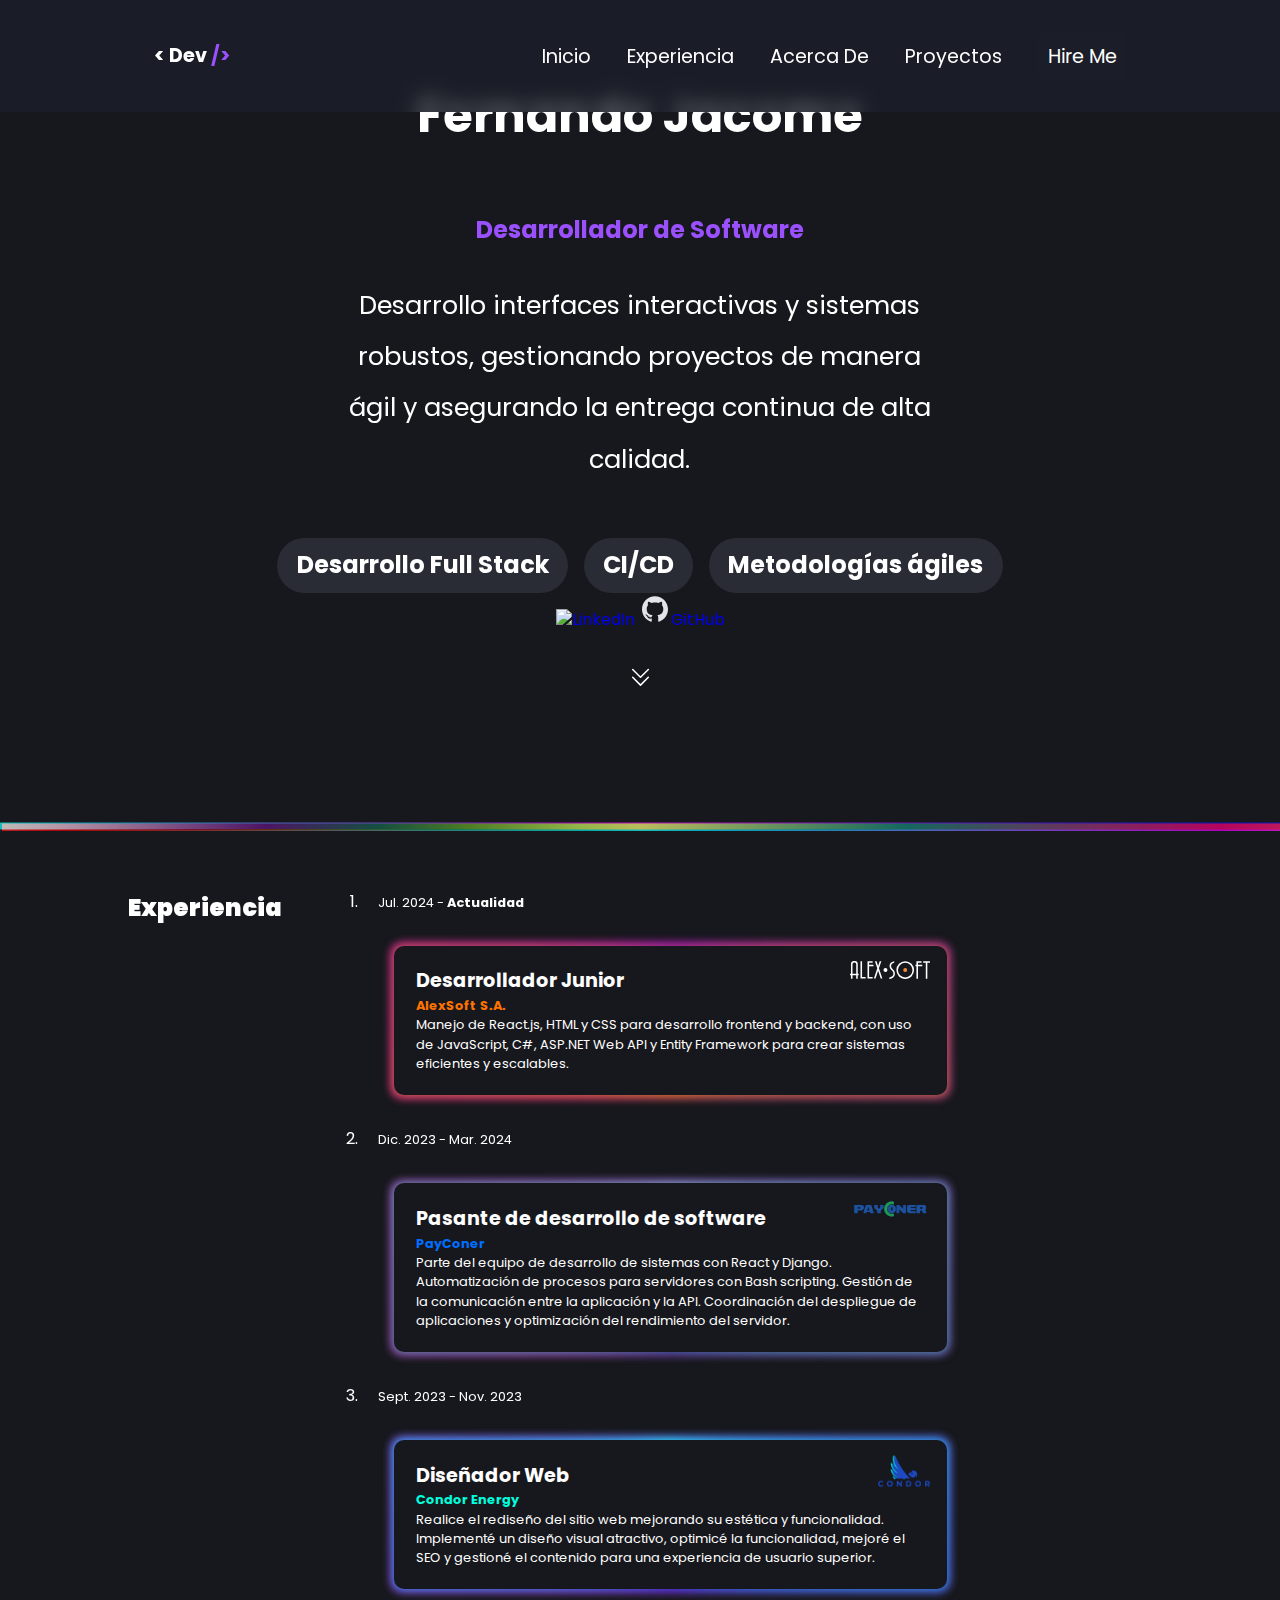
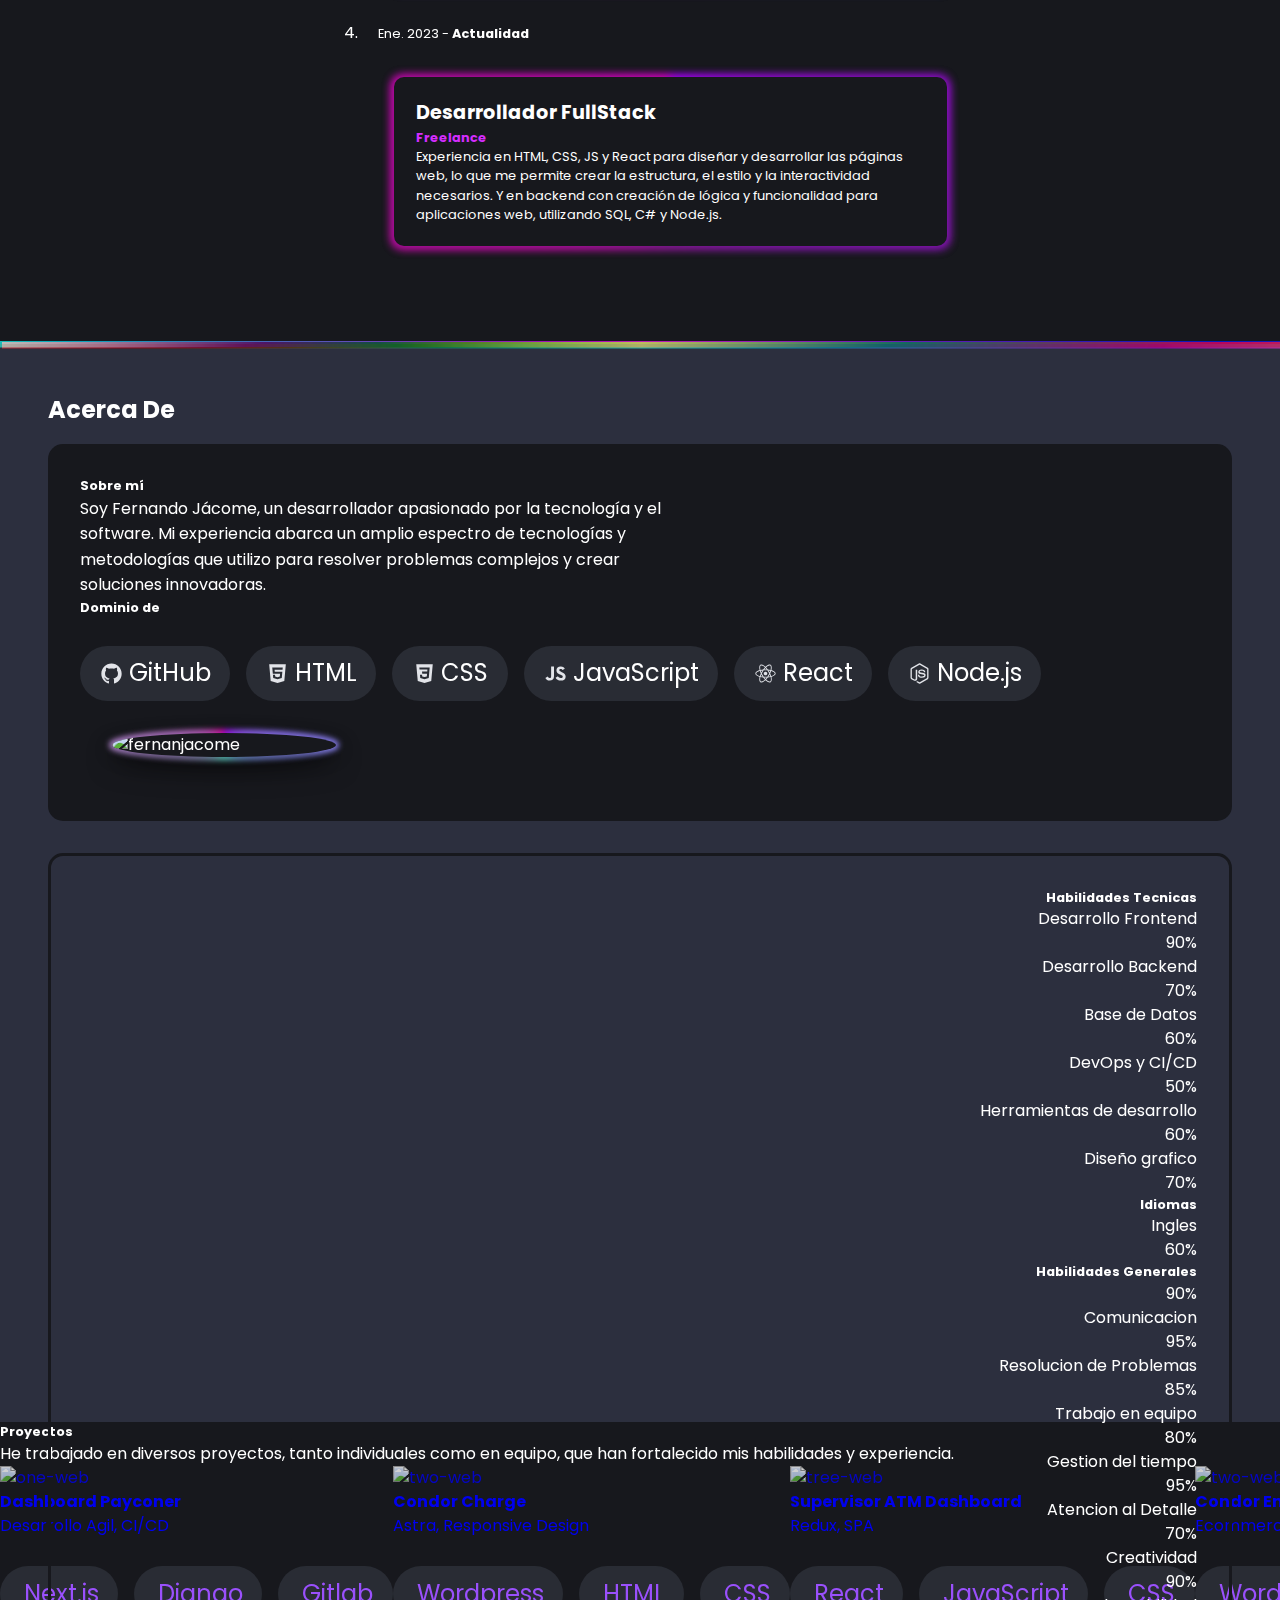
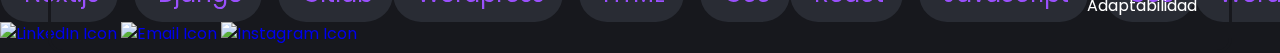
==== commit 0d923295: "seo meta-description" ====
--- a/index.html
+++ b/index.html
@@ -2,18 +2,74 @@
 <html lang="en">
   <head>
     <meta charset="UTF-8" />
+    <!--SEO-->
     <meta name="viewport" content="width=device-width, initial-scale=1.0" />
+    <meta
+      name="description"
+      content="Desarrollador Full Stack especializado en React, HTML, CSS, y JavaScript. Descubre mis proyectos, habilidades y experiencia en ingeniería de software a través de un portafolio minimalista y profesional."
+    />
+    <meta
+      name="keywords"
+      content="Desarrollador Full Stack, React, HTML, CSS, JavaScript, Ingeniería de Software, Portafolio Web"
+    />
+    <meta name="robots" content="index, follow" />
+
+    <meta
+      property="og:title"
+      content="Portafolio de Fernando Jácome - Desarrollador Full Stack"
+    />
+    <meta
+      property="og:description"
+      content="Explora mis proyectos, habilidades y experiencia en C#, React, y más."
+    />
+    <meta
+      property="og:image"
+      content="https://fernanjacome.github.io/img/preview.png"
+    />
+    <meta property="og:url" content="https://fernanjacome.github.io/" />
+    <meta property="og:type" content="website" />
+
+    <meta name="twitter:card" content="summary_large_image" />
+    <meta
+      name="twitter:title"
+      content="Portafolio de Fernando Jácome - Desarrollador Full Stack"
+    />
+    <meta
+      name="twitter:description"
+      content="Descubre mis proyectos y habilidades en desarrollo de software."
+    />
+    <meta
+      name="twitter:image"
+      content="https://fernanjacome.github.io/img/preview.png"
+    />
+    <meta name="twitter:site" content="@jacomezzz" />
+
+    <script type="application/ld+json">
+      {
+        "@context": "https://schema.org",
+        "@type": "Person",
+        "name": "Fernando Jácome",
+        "jobTitle": "Desarrollador Full Stack",
+        "url": "https://fernanjacome.github.io/",
+        "sameAs": [
+          "https://www.linkedin.com/in/fernando-j%C3%A1come-v%C3%A9liz-408b7a281/",
+          "https://github.com/fernanjacome"
+        ]
+      }
+    </script>
+
     <title>FJacome Portfolio</title>
     <link rel="icon" href="./img/icon-2.png" />
     <link rel="stylesheet" href="./css/styles.css" />
     <link
+      rel="stylesheet"
       href="https://unpkg.com/boxicons@2.1.4/css/boxicons.min.css"
-      rel="stylesheet"
-    />
+    />
+
     <link rel="preconnect" href="https://fonts.googleapis.com" />
     <link rel="preconnect" href="https://fonts.gstatic.com" crossorigin />
     <link
-      href="https://fonts.googleapis.com/css2?family=Inconsolata:wght@200..900&display=swap"
+      href="https://fonts.googleapis.com/css2?family=Montserrat:ital,wght@0,100..900;1,100..900&display=swap"
       rel="stylesheet"
     />
     <link
@@ -28,17 +84,17 @@
 
   <body class="portfolio">
     <header>
-      <a href="#home" class="logo"
-        >Fernando
-        <span>Jacome</span>
-      </a>
+      <a href="#home" class="logo"> < Dev <span>/></span> </a>
       <i class="bx bx-menu" id="menu-icon"></i>
       <nav class="navbar">
-        <a href="#home">Home</a>
+        <a href="#home">Inicio</a>
         <a href="#experience">Experiencia</a>
-        <a href="#about">Sobre Mi</a>
-        <button onclick='window.location.href="./todo_app.html",1500'>
-          Contacta Me
+        <a href="#about">Acerca De</a>
+        <a href="#proyects">Proyectos</a>
+        <button
+          onclick="window.open('https://www.linkedin.com/in/fernando-j%C3%A1come-v%C3%A9liz-408b7a281/');"
+        >
+          Hire Me
         </button>
       </nav>
     </header>
@@ -46,118 +102,40 @@
     <section class="home" id="home">
       <div class="home-content">
         <div class="home-text-content">
-          <h3>Ingeniero en Software</h3>
+          <h3>Fernando Jacome</h3>
           <div class="text-container">
             <h1 class="anim-text">
               <span id="text"></span>
             </h1>
           </div>
         </div>
-        <div class="home-img">
-          <img class="img-home" src="./img/image.png" alt />
+
+        <p>
+          Desarrollo interfaces interactivas y sistemas robustos, gestionando
+          proyectos de manera ágil y asegurando la entrega continua de alta
+          calidad.
+        </p>
+        <div class="services">
+          <ul>
+            <div class="btn-group">
+              <li class="btn"><strong>Desarrollo Full Stack</strong></li>
+              <li class="btn"><strong>CI/CD</strong></li>
+              <li class="btn"><strong>Metodologías ágiles</strong></li>
+            </div>
+          </ul>
         </div>
-        <p>
-          Especializado en HTML, CSS y JavaScript, con experiencia avanzada en
-          React para crear aplicaciones web interactivas y mantenibles.
-          Implemento soluciones frontend que garantizan un alto rendimiento y
-          una experiencia de usuario fluida, utilizando herramientas modernas y
-          técnicas de optimización.
-        </p>
-
-        <div class="btn-group">
-          <a class="btn">
-            <svg
-              class="icon-svg"
-              width="32"
-              height="32"
-              viewBox="0 0 32 32"
-              xmlns="http://www.w3.org/2000/svg"
-            >
-              <path
-                fill-rule="evenodd"
-                clip-rule="evenodd"
-                d="M15.9999 3.32104C8.82119 3.32104 3 9.14094 3 16.3209C3 22.0648 6.72487 26.9375 11.8901 28.6567C12.5396 28.7773 12.7781 28.3747 12.7781 28.0313C12.7781 27.7214 12.7661 26.6973 12.7605 25.611C9.14389 26.3974 8.38074 24.0772 8.38074 24.0772C7.78939 22.5746 6.93734 22.1751 6.93734 22.1751C5.75764 21.3682 7.02625 21.385 7.02625 21.385C8.33145 21.4765 9.01903 22.7247 9.01903 22.7247C10.1785 24.7116 12.0602 24.1373 12.802 23.8053C12.9187 22.9651 13.2556 22.3914 13.6274 22.0668C10.7399 21.7385 7.70436 20.6236 7.70436 15.6424C7.70436 14.2231 8.2124 13.0634 9.044 12.1528C8.90881 11.8256 8.46384 10.5034 9.16972 8.71277C9.16972 8.71277 10.2612 8.36338 12.7454 10.0453C13.7826 9.75706 14.8949 9.61218 15.9999 9.60722C17.1042 9.61218 18.2172 9.75662 19.2563 10.0449C21.7376 8.36295 22.8277 8.71234 22.8277 8.71234C23.5353 10.5028 23.0903 11.8252 22.9554 12.1524C23.7889 13.063 24.2933 14.2227 24.2933 15.642C24.2933 20.635 21.2521 21.7342 18.3573 22.0562C18.8238 22.4597 19.2393 23.251 19.2393 24.4636C19.2393 26.203 19.2242 27.603 19.2242 28.0311C19.2242 28.3771 19.4585 28.7824 20.1172 28.6548C25.2794 26.9339 29 22.0627 29 16.3209C28.9998 9.14137 23.1792 3.32104 15.9999 3.32104Z"
-              />
-              <path
-                d="M7.92372 21.9858C7.89509 22.0504 7.79348 22.0698 7.70091 22.0257C7.60619 21.9835 7.55345 21.8954 7.58402 21.8306C7.612 21.7639 7.71383 21.7456 7.8079 21.7902C7.90262 21.8326 7.95666 21.9213 7.92372 21.9858ZM8.45028 22.5733C8.38849 22.6308 8.26729 22.6041 8.18506 22.513C8.09981 22.4226 8.08388 22.3014 8.14696 22.2431C8.21111 22.1858 8.32865 22.213 8.4139 22.3034C8.49871 22.3951 8.51529 22.515 8.45028 22.5733ZM8.96306 23.3218C8.8834 23.3774 8.75295 23.3255 8.67244 23.2099C8.59279 23.0941 8.59279 22.9552 8.67459 22.8999C8.75489 22.8443 8.88341 22.8945 8.96521 23.009C9.04443 23.1264 9.04443 23.2654 8.96306 23.3218ZM9.66506 24.0454C9.59402 24.1239 9.44204 24.1028 9.33096 23.9958C9.21751 23.891 9.18586 23.7418 9.25712 23.6635C9.32945 23.5847 9.48208 23.6066 9.59381 23.713C9.70725 23.8176 9.74105 23.9672 9.66506 24.0454ZM10.6338 24.4654C10.6021 24.5672 10.4562 24.6135 10.3087 24.57C10.1617 24.5254 10.0655 24.4064 10.0956 24.3035C10.1257 24.2008 10.2728 24.1528 10.4211 24.1991C10.5681 24.2434 10.6644 24.3618 10.6338 24.4654ZM11.6979 24.5431C11.7015 24.6503 11.5767 24.739 11.4223 24.7411C11.2667 24.7448 11.1408 24.6578 11.1392 24.5523C11.1392 24.444 11.2615 24.3564 11.417 24.3534C11.5713 24.3506 11.6979 24.4369 11.6979 24.5431ZM12.6877 24.3747C12.7062 24.4791 12.5988 24.5866 12.4453 24.6152C12.2946 24.6432 12.1547 24.5782 12.1353 24.4746C12.1168 24.3674 12.2262 24.26 12.3769 24.2322C12.5306 24.2057 12.6683 24.2686 12.6877 24.3747Z"
-              />
-            </svg>
-
-            GitHub
-          </a>
-          <a class="btn"
-            ><svg
-              class="icon-svg icon-svg-2"
-              width="32"
-              height="32"
-              viewBox="0 0 32 32"
-              xmlns="http://www.w3.org/2000/svg"
-            >
-              <path
-                d="M16.0001 23.4133L21.4662 21.9067L22.2048 13.7733H12.4814L12.2396 11.0667H22.4466L22.7152 8.41333H9.28497L10.0371 16.4267H19.2905L18.9816 19.8667L16.0001 20.6667L13.0186 19.8667L12.8305 17.6533H10.1445L10.534 21.9067L16.0001 23.4133ZM5.34991 4H26.6502L24.7297 25.6L16.0001 28L7.27043 25.6L5.34991 4Z"
-              />
-            </svg>
-            HTML</a
+
+        <div class="contact-info">
+          <a
+            href="https://www.linkedin.com/in/fernando-j%C3%A1come-v%C3%A9liz-408b7a281/"
+            target="_blank"
+            ><img src="./img/icons/svg-icons/linkb.png" />LinkedIn</a
           >
-          <a class="btn">
-            <svg
-              class="icon-svg icon-svg-3"
-              width="32"
-              height="32"
-              viewBox="0 0 32 32"
-              xmlns="http://www.w3.org/2000/svg"
-            >
-              <path
-                d="M5.43317 4L7.3566 25.5936L15.9873 28L24.6421 25.5848L26.567 4H5.43317ZM22.5712 8.94718L21.9309 16.1407L21.9328 16.1795L21.9301 16.2689V16.2681L21.4752 21.2979L21.4251 21.7448L16.0001 23.2453L15.9959 23.2491L10.5802 21.7402L10.2135 17.5817H12.8692L13.0577 19.6962L16.0009 20.4939L16.0001 20.4954V20.4951L18.9542 19.6861L19.2664 16.2427H13.0909L13.038 15.6606L12.9173 14.2968L12.8539 13.5646H19.5011L19.7429 10.8865H9.61862L9.56564 10.3048L9.44512 8.94068L9.38161 8.20841H22.6345L22.5712 8.94718Z"
-              />
-            </svg>
-
-            CSS
-          </a>
-          <a class="btn"
-            ><svg
-              class="icon-svg icon-svg-4"
-              width="32"
-              height="32"
-              viewBox="0 0 32 32"
-              xmlns="http://www.w3.org/2000/svg"
-            >
-              <path
-                d="M3.00031 21.7468L6.01847 19.95C6.60068 20.9659 7.13073 21.8251 8.40133 21.8251C9.61884 21.8251 10.3869 21.3587 10.3869 19.533V7.13492H14.0935V19.5843C14.0935 23.3607 11.8433 25.08 8.56063 25.08C7.4001 25.1418 6.24776 24.8563 5.25539 24.2611C4.26301 23.666 3.47618 22.79 3.00031 21.7468ZM16.1075 21.355L19.1256 19.6356C19.4612 20.3054 19.9821 20.8685 20.6283 21.2601C21.2746 21.6517 22.0201 21.8559 22.7791 21.8494C24.3152 21.8494 25.2937 21.0938 25.2937 20.0517C25.2937 18.8016 24.2877 18.3585 22.5932 17.6262L21.6697 17.24C18.9957 16.1205 17.2216 14.7137 17.2216 11.7443C17.2216 9.0091 19.3399 6.92596 22.6492 6.92596C23.7214 6.8495 24.7929 7.08537 25.7297 7.60414C26.6666 8.12291 27.4275 8.90162 27.9174 9.8431L25.0311 11.6669C24.8416 11.1996 24.5123 10.7999 24.0868 10.5208C23.6613 10.2418 23.1596 10.0965 22.6482 10.1043C22.4253 10.0821 22.2001 10.1059 21.9871 10.1741C21.774 10.2424 21.5778 10.3536 21.4108 10.5006C21.2439 10.6476 21.1099 10.8273 21.0175 11.0281C20.9251 11.2289 20.8763 11.4465 20.8741 11.6669C20.8741 12.7612 21.5625 13.2034 23.1498 13.8807L24.0762 14.2715C27.2271 15.6 29.0003 16.9545 29.0003 20.0013C29.0003 23.2832 26.3794 25.0809 22.8587 25.0809C19.4167 25.0809 17.1932 23.4652 16.1075 21.355Z"
-              />
-            </svg>
-            JavaScript</a
-          >
-          <a class="btn"
-            ><svg
-              class="icon-svg icon-svg-5"
-              width="32"
-              height="32"
-              viewBox="0 0 32 32"
-              xmlns="http://www.w3.org/2000/svg"
-            >
-              <path
-                d="M16.748 25.2578C16.5169 25.0535 16.2758 24.8484 16.0455 24.6213C15.8613 24.7915 15.6888 24.951 15.5062 25.1097C13.2267 27.0748 10.8771 27.8928 9.48427 27.0976C8.13691 26.3365 7.71244 24.0881 8.25169 21.2594C8.30921 20.9528 8.37829 20.6462 8.45892 20.3396C8.21703 20.2684 7.98669 20.2029 7.75635 20.126C4.88828 19.147 3.00012 17.5572 3.00012 15.9666C3.00012 14.4338 4.76194 12.9458 7.51368 11.9917C7.82183 11.8892 8.14692 11.7874 8.48126 11.6963C8.40422 11.4008 8.34337 11.1167 8.28559 10.8419C7.70936 7.97053 8.11226 5.67656 9.47118 4.90408C10.8871 4.08603 13.2367 4.96104 15.5963 7.01649C15.7342 7.14108 15.8729 7.27778 16.0224 7.41377C16.2411 7.20943 16.4484 7.0051 16.6671 6.82355C18.9012 4.90123 21.1229 4.09742 22.4819 4.8699C23.8978 5.66446 24.313 8.1179 23.6798 11.1509C23.6451 11.3445 23.6027 11.5261 23.5534 11.7205C23.8415 11.8002 24.1289 11.8906 24.3939 11.9818C27.2034 12.9358 29.023 14.4238 28.9999 15.9908C28.9999 17.5921 27.054 19.1712 24.0696 20.148C23.9086 20.1936 23.7476 20.2506 23.5858 20.2954C23.6551 20.5225 23.7006 20.7496 23.7468 20.9768C24.3454 23.9186 23.8847 26.3265 22.4919 27.1218C22.1261 27.3253 21.7054 27.429 21.2785 27.4208C20.0021 27.4187 18.3812 26.6419 16.748 25.2578ZM19.0052 21.0893C18.3438 22.0402 17.6169 22.9507 16.8289 23.8154C17.0477 24.029 17.2665 24.2248 17.4853 24.4063C19.385 26.0189 21.1353 26.6212 21.9534 26.1556C22.2032 25.9568 22.4074 25.7136 22.5537 25.4405C22.7001 25.1674 22.7857 24.87 22.8054 24.5658C22.9716 23.4387 22.9247 22.2934 22.6667 21.1811C22.6321 20.9768 22.5897 20.7724 22.5288 20.5567C21.3687 20.8077 20.1914 20.9856 19.0052 21.0893ZM9.35562 21.4531C8.88416 23.8738 9.22928 25.6779 10.049 26.1442C10.3393 26.2564 10.6529 26.3082 10.9673 26.2958C11.2818 26.2835 11.5895 26.2075 11.8686 26.073C12.9543 25.6513 13.9431 25.0421 14.7821 24.2782C14.9546 24.1415 15.1156 23.9827 15.289 23.8239C14.4837 22.959 13.7376 22.0485 13.0549 21.0978C11.8732 21.0066 10.6997 20.8401 9.54282 20.5994C9.47118 20.8963 9.4134 21.1797 9.35562 21.4531ZM16.0578 23.0429C16.5647 22.4861 17.0708 21.8731 17.5777 21.1918C17.0708 21.2146 16.5416 21.226 16.0116 21.226C15.4816 21.226 14.987 21.2146 14.4916 21.1918C15.0093 21.861 15.5286 22.4861 16.0578 23.0429ZM13.6388 11.9575C13.2013 12.5819 12.7753 13.2391 12.3724 13.934C11.9695 14.6153 11.602 15.3081 11.2669 15.9987C11.6128 16.68 11.981 17.3728 12.3839 18.0776C12.7868 18.759 13.2128 19.4304 13.6504 20.0647C14.41 20.1103 15.205 20.1359 16.0108 20.1359C16.8166 20.1359 17.6224 20.1131 18.3943 20.0569C18.8088 19.4325 19.2348 18.7618 19.6384 18.0691C20.0421 17.3763 20.4211 16.6722 20.7555 15.9908C20.4211 15.3209 20.0413 14.6281 19.6384 13.9347C19.2355 13.2412 18.8095 12.5819 18.3835 11.9583C17.6132 11.9013 16.8174 11.8671 16.0116 11.8671C15.2058 11.8671 14.4108 11.9006 13.6388 11.9575ZM9.83941 19.5557C10.6295 19.7225 11.4291 19.8477 12.2345 19.9309C11.9579 19.4994 11.6821 19.0673 11.4171 18.613C11.1637 18.1702 10.9102 17.7273 10.6799 17.2845C10.3463 18.0563 10.0698 18.8188 9.83941 19.5557ZM20.6052 18.6016C20.3402 19.0559 20.0752 19.4873 19.811 19.9081C20.6285 19.8134 21.4396 19.677 22.2407 19.4994C21.9906 18.7327 21.6985 17.9783 21.3656 17.2389C21.1237 17.6932 20.8703 18.1474 20.6052 18.6016ZM7.87036 13.0362C5.52152 13.8542 4.10559 15.0454 4.10559 15.978C4.15037 16.2781 4.25883 16.567 4.42474 16.8282C4.59065 17.0895 4.81075 17.3178 5.0724 17.5002C5.97109 18.1987 7.00167 18.7377 8.11226 19.09C8.31949 19.1612 8.53827 19.2154 8.75705 19.2837C9.11075 18.1665 9.53755 17.0702 10.0351 16.0008C9.53659 14.9498 9.11352 13.8695 8.76861 12.7671C8.45789 12.8439 8.15848 12.9337 7.87036 13.0362ZM21.9988 15.978C22.5098 17.0338 22.9472 18.1187 23.3085 19.226C23.4587 19.1805 23.6081 19.1349 23.746 19.0893C26.3136 18.2492 27.906 16.9655 27.9145 15.9659C27.9145 15.0347 26.4408 13.83 24.0341 13.0127C23.7922 12.9337 23.528 12.8539 23.2638 12.7742C22.9149 13.8655 22.4925 14.9355 21.9988 15.978ZM20.5945 13.3658C20.8595 13.8201 21.1129 14.2636 21.3425 14.7065C21.6624 13.9827 21.9391 13.2433 22.1714 12.4915C21.3893 12.3159 20.5975 12.1795 19.7994 12.0829C20.076 12.5022 20.341 12.923 20.5945 13.3658ZM9.85097 12.4823C10.0821 13.2092 10.3579 13.9475 10.6799 14.7079C10.911 14.265 11.1637 13.8222 11.4171 13.3793C11.6706 12.9365 11.9348 12.5051 12.2114 12.0843C11.3825 12.1847 10.5998 12.3207 9.85097 12.4823ZM17.3928 7.65512C17.1972 7.82528 17.0015 8.00684 16.805 8.1891C17.6046 9.0431 18.3395 9.94707 19.0044 10.8946C20.1762 10.9991 21.3384 11.1814 22.4819 11.4399C22.5281 11.2698 22.5589 11.0989 22.5974 10.9288C23.1367 8.31654 22.8046 6.31734 21.9295 5.81825C21.7374 5.7186 21.5195 5.66936 21.2993 5.67585C20.3587 5.67158 18.9151 6.34866 17.3928 7.65299V7.65512ZM10.0235 5.84673C9.20617 6.31235 8.88339 8.17486 9.36718 10.6283C9.42496 10.8896 9.48273 11.1502 9.5513 11.4229C10.6963 11.1738 11.858 10.9954 13.0287 10.8889C13.696 9.94018 14.4348 9.03612 15.2397 8.18341C15.1133 8.0581 14.9747 7.9449 14.8483 7.83098C13.246 6.43054 11.7052 5.69152 10.6991 5.69152C10.4627 5.68406 10.2287 5.73782 10.0235 5.84673ZM17.5538 10.7985C17.079 10.1635 16.5667 9.55311 16.0193 8.97013C15.5016 9.52618 14.9831 10.1399 14.4785 10.7985C14.9854 10.7757 15.4916 10.7643 16.01 10.7643C16.5285 10.7643 17.0469 10.7735 17.5538 10.7985ZM13.7082 16.0236C13.6974 15.7317 13.749 15.4407 13.8601 15.1672C13.9713 14.8938 14.1397 14.6433 14.3557 14.4302C14.5718 14.217 14.8312 14.0453 15.1192 13.925C15.4072 13.8047 15.718 13.738 16.0339 13.7289C16.6713 13.749 17.274 14.0018 17.71 14.432C18.146 14.8621 18.3796 15.4345 18.3596 16.0236C18.3802 16.6132 18.1468 17.1862 17.7106 17.6168C17.2743 18.0475 16.671 18.3005 16.0331 18.3204C15.7171 18.3113 15.4061 18.2446 15.118 18.1241C14.8299 18.0037 14.5704 17.8318 14.3544 17.6184C14.1384 17.405 13.9701 17.1542 13.8592 16.8806C13.7483 16.6069 13.697 16.3157 13.7082 16.0236Z"
-              />
-            </svg>
-            React</a
-          >
-          <a class="btn"
-            ><svg
-              class="icon-svg icon-svg-6"
-              width="32"
-              height="32"
-              viewBox="0 0 32 32"
-              xmlns="http://www.w3.org/2000/svg"
-            >
-              <path
-                d="M26.5943 8.76103L17.1125 3.25544C16.5146 2.91485 15.736 2.91485 15.1333 3.25544L5.55027 8.76103C4.93317 9.11603 4.49646 9.78324 4.49646 10.4969V21.4934C4.49646 22.2071 4.94456 22.8745 5.56167 23.2314L8.09353 24.6695C9.30366 25.2655 9.73134 25.2655 10.282 25.2655C12.0738 25.2655 13.0973 24.182 13.0973 22.2922V11.4359C13.0973 11.2826 13.0175 11.0544 12.867 11.0544H11.6579C11.5048 11.0544 11.1621 11.2826 11.1621 11.4357V22.292C11.1621 23.1297 10.4043 23.9634 8.98823 23.2553L6.37208 21.7474C6.28091 21.6979 6.21662 21.5984 6.21662 21.4934V10.4969C6.21662 10.3932 6.33596 10.2892 6.42777 10.2361L15.9798 4.73994C16.069 4.68941 16.2002 4.68941 16.2892 4.73994L25.7247 10.2348C25.815 10.2892 25.7832 10.39 25.7832 10.4969V21.4934C25.7832 21.5984 25.8226 21.7005 25.7333 21.751L16.254 27.2504C16.1727 27.2992 16.0718 27.2992 15.9828 27.2504L13.5516 25.7992C13.4783 25.7566 13.3912 25.7414 13.3209 25.7807C12.6444 26.1641 12.5197 26.2151 11.8852 26.435C11.7291 26.4894 11.4988 26.5838 11.9733 26.8498L15.1552 28.7321C15.459 28.9075 15.8036 28.9999 16.1544 29C16.5075 29 16.8532 28.9084 17.1579 28.7321L26.5941 23.2314C27.2112 22.8719 27.5036 22.2071 27.5036 21.4934V10.4969C27.5036 9.78324 27.2112 9.11775 26.5943 8.76103ZM19.0985 19.7509C16.5771 19.7509 16.0217 19.0553 15.8366 17.8015C15.8151 17.6665 15.7005 17.505 15.5631 17.505H14.3308C14.1784 17.505 14.0558 17.6899 14.0558 17.8418C14.0558 19.4471 14.9286 21.3922 19.0987 21.3922C22.1173 21.3922 23.848 20.2192 23.848 18.1434C23.848 16.0853 22.4575 15.5451 19.53 15.1577C16.5709 14.7665 16.2703 14.5689 16.2703 13.8757C16.2703 13.3042 16.5249 12.5419 18.7159 12.5419C20.6737 12.5419 21.3953 12.9621 21.6923 14.2817C21.7176 14.4057 21.8309 14.4948 21.9589 14.4948H23.1961C23.2722 14.4948 23.3449 14.464 23.3982 14.4096C23.4498 14.3511 23.4771 14.2778 23.4703 14.1991C23.2787 11.9268 21.769 10.8678 18.7157 10.8678C15.9998 10.8678 14.3796 12.0147 14.3796 13.9372C14.3796 16.0225 15.9916 16.5987 18.5988 16.8565C21.7176 17.1623 21.9602 17.6181 21.9602 18.2316C21.9602 19.297 21.1048 19.7509 19.0985 19.7509Z"
-              />
-            </svg>
-
-            Node.js</a
+          <a href="https://github.com/fernanjacome" target="_blank"
+            ><img src="./img/icons/svg-icons/GitHub.svg" />GitHub</a
           >
         </div>
+
         <div class="home-content-d">
           <a href="#experience">
             <svg
@@ -179,170 +157,547 @@
 
     <section class="experience" id="experience">
       <div class="experience-container">
-        <div class="row-exp-1">
-          <h1>Experiencia</h1>
-          <ol class="relative border-s border-gray-200 dark:border-gray-700">
-            <li>
-              <div
-                class="absolute w-3 h-3 bg-gray-200 rounded-full mt-1.5 -start-1.5 border border-white dark:border-gray-900 dark:bg-gray-700"
-              ></div>
-              <time class="text-xl font-normal text-gray-400"
-                >Jul. 2024 - <b>Actualidad</b>
-              </time>
-              <div class="card card-1">
-                <h2>Desarrollador Junior</h2>
-                <h3>
-                  <span>AlexSoft S.A.</span>
-                  <img src="img/icons/alexsoft.svg" alt />
-                </h3>
-                <p>
-                  Manejo de React.js, HTML y CSS para desarrollo frontend y
-                  backend, con uso de JavaScript, C#, ASP.NET Web API y Entity
-                  Framework para crear sistemas eficientes y escalables.
-                </p>
-              </div>
-            </li>
-            <li>
-              <div
-                class="absolute w-3 h-3 bg-gray-200 rounded-full mt-1.5 -start-1.5 border border-white dark:border-gray-900 dark:bg-gray-700"
-              ></div>
-              <time class="text-xl font-normal text-gray-400"
-                >Dic. 2023 - Mar. 2024</time
-              >
-              <div class="card card-2">
-                <h2>Pasante de desarrollo de software</h2>
-                <h3><span>PayConer</span></h3>
-                <img src="img/icons/payconer.webp" alt />
-                <p>
-                  Parte del equipo de desarrollo de sistemas con React y Django.
-                  Automatización de procesos para servidores con Bash scripting.
-                  Gestión de la comunicación entre la aplicación y la API.
-                  Coordinación del despliegue de aplicaciones y optimización del
-                  rendimiento del servidor.
-                </p>
-              </div>
-            </li>
-            <li>
-              <div
-                class="absolute w-3 h-3 bg-gray-200 rounded-full mt-1.5 -start-1.5 border border-white dark:border-gray-900 dark:bg-gray-700"
-              ></div>
-              <time class="text-xl font-normal text-gray-400"
-                >Sept. 2023 - Nov. 2023
-              </time>
-              <div class="card card-3">
-                <h2>Diseñador Web</h2>
-                <h3><span>Condor Energy</span></h3>
-                <img src="img/icons/condor-energy.png" alt />
-                <p>
-                  Realice el rediseño del sitio web mejorando su estética y
-                  funcionalidad. Implementé un diseño visual atractivo, optimicé
-                  la funcionalidad, mejoré el SEO y gestioné el contenido para
-                  una experiencia de usuario superior.
-                </p>
-              </div>
-            </li>
-            <li>
-              <div
-                class="absolute w-3 h-3 bg-gray-200 rounded-full mt-1.5 -start-1.5 border border-white dark:border-gray-900 dark:bg-gray-700"
-              ></div>
-              <time class="text-xl font-normal text-gray-400"
-                >Ene. 2023 - <b>Actualidad</b></time
-              >
-              <div class="card card-4">
-                <h2>Desarrollador FullStack</h2>
-                <h3><span>Freelance</span></h3>
-                <img src="img/icon.png" alt />
-                <p>
-                  Experiencia en HTML, CSS, JS y React para diseñar y
-                  desarrollar las páginas web, lo que me permite crear la
-                  estructura, el estilo y la interactividad necesarios. Y en
-                  backend con creación de lógica y funcionalidad para
-                  aplicaciones web, utilizando SQL, C# y Node.js.
-                </p>
-              </div>
-            </li>
-          </ol>
-        </div>
-        <div class="row-exp-2">
-          <h1>Progreso de Conocimientos por Experiencia</h1>
-          <section class="chart-section" id="skills-progress">
-            <div class="chart-content">
-              <canvas id="radarChartAlexSoft" class="chart chart1"></canvas>
-            </div>
-            <div class="chart-content">
-              <canvas id="radarChartPayConer" class="chart chart2"></canvas>
-            </div>
-            <div class="chart-content">
-              <canvas id="radarChartCondorEnergy" class="chart chart3"></canvas>
-            </div>
-            <div class="chart-content">
-              <canvas id="radarChartFreelance" class="chart chart4"></canvas>
-            </div>
-          </section>
-        </div>
+        <h1><strong>Experiencia</strong></h1>
+        <ol class="ol-cont">
+          <li>
+            <time class="time-text"
+              ><span class="point"></span>Jul. 2024 - <b>Actualidad</b>
+            </time>
+            <div class="card card-1">
+              <h2>Desarrollador Junior</h2>
+              <h3>
+                <span>AlexSoft S.A.</span>
+                <img loading="lazy" src="img/icons/alexsoft.svg" alt />
+              </h3>
+              <p>
+                Manejo de React.js, HTML y CSS para desarrollo frontend y
+                backend, con uso de JavaScript, C#, ASP.NET Web API y Entity
+                Framework para crear sistemas eficientes y escalables.
+              </p>
+            </div>
+          </li>
+          <li>
+            <time class="time-text"
+              ><span class="point"></span>Dic. 2023 - Mar. 2024</time
+            >
+            <div class="card card-2">
+              <h2>Pasante de desarrollo de software</h2>
+              <h3><span>PayConer</span></h3>
+              <img loading="lazy" src="img/icons/payconer.webp" alt />
+              <p>
+                Parte del equipo de desarrollo de sistemas con React y Django.
+                Automatización de procesos para servidores con Bash scripting.
+                Gestión de la comunicación entre la aplicación y la API.
+                Coordinación del despliegue de aplicaciones y optimización del
+                rendimiento del servidor.
+              </p>
+            </div>
+          </li>
+          <li>
+            <time class="time-text"
+              ><span class="point"></span>Sept. 2023 - Nov. 2023
+            </time>
+            <div class="card card-3">
+              <h2>Diseñador Web</h2>
+              <h3><span>Condor Energy</span></h3>
+              <img loading="lazy" src="img/icons/condor-energy.png" alt />
+              <p>
+                Realice el rediseño del sitio web mejorando su estética y
+                funcionalidad. Implementé un diseño visual atractivo, optimicé
+                la funcionalidad, mejoré el SEO y gestioné el contenido para una
+                experiencia de usuario superior.
+              </p>
+            </div>
+          </li>
+          <li>
+            <time class="text-time"
+              ><span class="point"></span>Ene. 2023 - <b>Actualidad</b></time
+            >
+            <div class="card card-4">
+              <h2>Desarrollador FullStack</h2>
+              <h3><span>Freelance</span></h3>
+              <img loading="lazy" src="img/icon.png" alt />
+              <p>
+                Experiencia en HTML, CSS, JS y React para diseñar y desarrollar
+                las páginas web, lo que me permite crear la estructura, el
+                estilo y la interactividad necesarios. Y en backend con creación
+                de lógica y funcionalidad para aplicaciones web, utilizando SQL,
+                C# y Node.js.
+              </p>
+            </div>
+          </li>
+        </ol>
       </div>
     </section>
 
-    <section class="about-me">
-      <div class="container">
-        <div class="left">
-          <h1>Sobre mí</h1>
-          <p>
-            Hola, soy Fernando Jácome, un desarrollador apasionado por la
-            tecnología y el software. Mi experiencia abarca un amplio espectro
-            de tecnologías y metodologías que utilizo para resolver problemas
-            complejos y crear soluciones innovadoras.
-          </p>
+    <section class="about-me" id="about">
+      <article class="container">
+        <h1>Acerca De</h1>
+        <hr style="border-color: white" />
+        <article class="about-me-cont left">
+          <div class="text-container">
+            <h3>Sobre mí</h3>
+            <hr />
+            <p>
+              Soy Fernando Jácome, un desarrollador apasionado por la tecnología
+              y el software. Mi experiencia abarca un amplio espectro de
+              tecnologías y metodologías que utilizo para resolver problemas
+              complejos y crear soluciones innovadoras.
+            </p>
+
+            <h3>Dominio de</h3>
+            <hr />
+            <div class="btn-group">
+              <a class="btn">
+                <img
+                  alt="Github"
+                  loading="lazy"
+                  class="icon-svg"
+                  src="./img/icons/svg-icons/GitHub.svg"
+                />
+
+                GitHub
+              </a>
+              <a class="btn"
+                ><img
+                  alt="HTML"
+                  loading="lazy"
+                  class="icon-svg"
+                  src="./img/icons/svg-icons/HTML.svg"
+                />
+                HTML</a
+              >
+              <a class="btn">
+                <img
+                  alt="CSS"
+                  loading="lazy"
+                  class="icon-svg"
+                  src="./img/icons/svg-icons/CSS.svg"
+                />
+
+                CSS
+              </a>
+              <a alt="JavaScript" class="btn"
+                ><img
+                  class="icon-svg"
+                  loading="lazy"
+                  src="./img/icons/svg-icons/JavaScript.svg"
+                />
+                JavaScript</a
+              >
+              <a alt="React" class="btn"
+                ><img
+                  class="icon-svg"
+                  loading="lazy"
+                  src="./img/icons/svg-icons/React.svg"
+                />
+                React</a
+              >
+              <a alt="Node.js" class="btn"
+                ><img
+                  class="icon-svg"
+                  loading="lazy"
+                  src="./img/icons/svg-icons/Node.js.svg"
+                />
+
+                Node.js</a
+              >
+            </div>
+          </div>
+          <div class="home-img">
+            <img
+              loading="lazy"
+              alt="fernanjacome"
+              class="img-home"
+              src="./img/image.png"
+              alt
+            />
+          </div>
+        </article>
+
+        <article class="right skills-section">
+          <div class="skills-section">
+            <div class="row">
+              <div class="tecnichal-skills">
+                <h3>Habilidades Tecnicas</h3>
+                <hr />
+                <div class="skill">
+                  <div class="skill-text">
+                    <div class="skill-name">Desarrollo Frontend</div>
+                    <div class="skill-number">90%</div>
+                  </div>
+                  <div class="skill-bar">
+                    <div class="skill-progress" style="width: 90%"></div>
+                  </div>
+                </div>
+                <div class="skill">
+                  <div class="skill-text">
+                    <div class="skill-name">Desarrollo Backend</div>
+                    <div class="skill-number">70%</div>
+                  </div>
+                  <div class="skill-bar">
+                    <div class="skill-progress" style="width: 70%"></div>
+                  </div>
+                </div>
+                <div class="skill">
+                  <div class="skill-text">
+                    <div class="skill-name">Base de Datos</div>
+                    <div class="skill-number">60%</div>
+                  </div>
+                  <div class="skill-bar">
+                    <div class="skill-progress" style="width: 60%"></div>
+                  </div>
+                </div>
+                <div class="skill">
+                  <div class="skill-text">
+                    <div class="skill-name">DevOps y CI/CD</div>
+                    <div class="skill-number">50%</div>
+                  </div>
+                  <div class="skill-bar">
+                    <div class="skill-progress" style="width: 50%"></div>
+                  </div>
+                </div>
+                <div class="skill">
+                  <div class="skill-text">
+                    <div class="skill-name">Herramientas de desarrollo</div>
+                    <div class="skill-number">60%</div>
+                  </div>
+                  <div class="skill-bar">
+                    <div class="skill-progress" style="width: 60%"></div>
+                  </div>
+                </div>
+                <div class="skill">
+                  <div class="skill-text">
+                    <div class="skill-name">Diseño grafico</div>
+                    <div class="skill-number">70%</div>
+                  </div>
+                  <div class="skill-bar">
+                    <div class="skill-progress" style="width: 70%"></div>
+                  </div>
+                </div>
+              </div>
+
+              <div class="Idiomas">
+                <div class="skill">
+                  <h3>Idiomas</h3>
+                  <hr />
+                  <div class="skill-text">
+                    <div class="skill-name">Ingles</div>
+                    <div class="skill-number">60%</div>
+                  </div>
+                  <div class="skill-bar">
+                    <div
+                      class="skill-progress"
+                      style="width: 80%; background-color: cyan"
+                    ></div>
+                  </div>
+                </div>
+              </div>
+            </div>
+
+            <div class="soft-skills">
+              <h3>Habilidades Generales</h3>
+              <hr />
+              <div class="skill">
+                <div class="skill-text">
+                  <div class="skill-name">90%</div>
+                  <div class="skill-number">Comunicacion</div>
+                </div>
+                <div class="skill-bar">
+                  <div class="skill-progress" style="width: 90%"></div>
+                </div>
+              </div>
+              <div class="skill">
+                <div class="skill-text">
+                  <div class="skill-name">95%</div>
+                  <div class="skill-number">Resolucion de Problemas</div>
+                </div>
+                <div class="skill-bar">
+                  <div class="skill-progress" style="width: 95%"></div>
+                </div>
+              </div>
+              <div class="skill">
+                <div class="skill-text">
+                  <div class="skill-name">85%</div>
+                  <div class="skill-number">Trabajo en equipo</div>
+                </div>
+                <div class="skill-bar">
+                  <div class="skill-progress" style="width: 85%"></div>
+                </div>
+              </div>
+              <div class="skill">
+                <div class="skill-text">
+                  <div class="skill-name">80%</div>
+                  <div class="skill-number">Gestion del tiempo</div>
+                </div>
+                <div class="skill-bar">
+                  <div class="skill-progress" style="width: 80%"></div>
+                </div>
+              </div>
+              <div class="skill">
+                <div class="skill-text">
+                  <div class="skill-name">95%</div>
+                  <div class="skill-number">Atencion al Detalle</div>
+                </div>
+                <div class="skill-bar">
+                  <div class="skill-progress" style="width: 95%"></div>
+                </div>
+              </div>
+              <div class="skill">
+                <div class="skill-text">
+                  <div class="skill-name">70%</div>
+                  <div class="skill-number">Creatividad</div>
+                </div>
+                <div class="skill-bar">
+                  <div class="skill-progress" style="width: 70%"></div>
+                </div>
+              </div>
+              <div class="skill">
+                <div class="skill-text">
+                  <div class="skill-name">90%</div>
+                  <div class="skill-number">Adaptabilidad</div>
+                </div>
+                <div class="skill-bar">
+                  <div class="skill-progress" style="width: 90%"></div>
+                </div>
+              </div>
+            </div>
+          </div>
+        </article>
+      </article>
+    </section>
+
+    <section class="proyects" id="proyects">
+      <article class="proyects-container">
+        <h3>Proyectos</h3>
+        <hr />
+        <p>
+          He trabajado en diversos proyectos, tanto individuales como en equipo,
+          que han fortalecido mis habilidades y experiencia.
+        </p>
+
+        <div class="galery-container">
+          <div class="galery">
+            <div class="galery-item">
+              <a alt="project-1" href="./img/gallery/one.png">
+                <img
+                  class="galery-img"
+                  src="./img/gallery/one.png"
+                  loading="lazy"
+                  alt="one-web"
+                />
+                <div class="overlay-content">
+                  <h4>Dashboard Payconer</h4>
+                  <p>Desarrollo Agil, CI/CD</p>
+                  <div class="btn-group projects-btns">
+                    <div class="btn">
+                      <img
+                        alt="Next.js"
+                        loading="lazy"
+                        class="icon-svg"
+                        src="./img/icons/svg-icons/next-js.svg"
+                      />
+                      <span class="tooltip-text">Next.js</span>
+                    </div>
+                    <div class="btn">
+                      <img
+                        alt="Django"
+                        loading="lazy"
+                        class="icon-svg"
+                        src="./img/icons/svg-icons/django.svg"
+                      />
+                      <span class="tooltip-text">Django</span>
+                    </div>
+                    <div class="btn">
+                      <img
+                        alt="Gitlab"
+                        loading="lazy"
+                        class="icon-svg"
+                        src="./img/icons/svg-icons/gitlab.svg"
+                      />
+                      <span class="tooltip-text">Gitlab</span>
+                    </div>
+                  </div>
+                </div>
+              </a>
+            </div>
+            <div class="galery-item">
+              <a href="./img/gallery/two.png">
+                <img
+                  class="galery-img"
+                  src="./img/gallery/two.png"
+                  alt="two-web"
+                  loading="lazy"
+                />
+                <div class="overlay-content">
+                  <h4>Condor Charge</h4>
+                  <p>Astra, Responsive Design</p>
+                  <div class="btn-group projects-btns-2">
+                    <div class="btn">
+                      <img
+                        alt="Wordpress"
+                        loading="lazy"
+                        class="icon-svg"
+                        src="./img/icons/svg-icons/wordpress.png"
+                      />
+                      <span class="tooltip-text">Wordpress</span>
+                    </div>
+                    <div class="btn">
+                      <img
+                        alt="HTML"
+                        class="icon-svg"
+                        loading="lazy"
+                        src="./img/icons/svg-icons/HTML.svg"
+                      />
+                      <span class="tooltip-text">HTML</span>
+                    </div>
+                    <div class="btn">
+                      <img
+                        alt="CSS"
+                        class="icon-svg"
+                        loading="lazy"
+                        src="./img/icons/svg-icons/CSS.svg"
+                      />
+                      <span class="tooltip-text">CSS</span>
+                    </div>
+                  </div>
+                </div>
+              </a>
+            </div>
+            <div class="galery-item">
+              <a href="./img/gallery/tree.png">
+                <img
+                  class="galery-img"
+                  src="./img/gallery/tree.png"
+                  alt="tree-web"
+                  loading="lazy"
+                />
+                <div class="overlay-content">
+                  <h4>Supervisor ATM Dashboard</h4>
+                  <p>Redux, SPA</p>
+                  <div class="btn-group projects-btns-2">
+                    <div class="btn">
+                      <img
+                        alt="React"
+                        loading="lazy"
+                        class="icon-svg"
+                        src="./img/icons/svg-icons/React.svg"
+                      />
+                      <span class="tooltip-text">React</span>
+                    </div>
+                    <div class="btn">
+                      <img
+                        alt="JavaScript"
+                        class="icon-svg"
+                        loading="lazy"
+                        src="./img/icons/svg-icons/JavaScript.svg"
+                      />
+                      <span class="tooltip-text">JavaScript</span>
+                    </div>
+
+                    <div class="btn">
+                      <img
+                        alt="CSS"
+                        class="icon-svg"
+                        loading="lazy"
+                        src="./img/icons/svg-icons/CSS.svg"
+                      />
+                      <span class="tooltip-text">CSS</span>
+                    </div>
+                  </div>
+                </div>
+              </a>
+            </div>
+            <div class="galery-item">
+              <a href="./img/gallery/four.png">
+                <img
+                  class="galery-img"
+                  src="./img/gallery/four.png"
+                  alt="two-web"
+                  loading="lazy"
+                />
+                <div class="overlay-content">
+                  <h4>Condor Energy</h4>
+                  <p>Ecommerce, SEO</p>
+                  <div class="btn-group projects-btns">
+                    <div class="btn">
+                      <img
+                        alt="Wordpress"
+                        loading="lazy"
+                        class="icon-svg"
+                        src="./img/icons/svg-icons/wordpress.png"
+                      />
+                      <span class="tooltip-text">Wordpress</span>
+                    </div>
+                    <div class="btn">
+                      <img
+                        alt="JavaScript"
+                        class="icon-svg"
+                        loading="lazy"
+                        src="./img/icons/svg-icons/JavaScript.svg"
+                      />
+                      <span class="tooltip-text">JavaScript</span>
+                    </div>
+                    <div class="btn">
+                      <img
+                        alt="HTML"
+                        class="icon-svg"
+                        loading="lazy"
+                        src="./img/icons/svg-icons/HTML.svg"
+                      />
+                      <span class="tooltip-text">HTML</span>
+                    </div>
+                    <div class="btn">
+                      <img
+                        alt="CSS"
+                        class="icon-svg"
+                        loading="lazy"
+                        src="./img/icons/svg-icons/CSS.svg"
+                      />
+                      <span class="tooltip-text">CSS</span>
+                    </div>
+                  </div>
+                </div>
+              </a>
+            </div>
+          </div>
         </div>
-
-        <div class="right">
-          <h2>Mi Trayectoria</h2>
-          <p>
-            A lo largo de mi carrera, he trabajado en diversos proyectos que me
-            han permitido fortalecer mis habilidades en desarrollo frontend y
-            backend. Desde mi rol actual como Desarrollador Junior en AlexSoft
-            S.A., donde manejo tecnologías como React.js, C#, y ASP.NET, hasta
-            mis experiencias como freelance, he acumulado una sólida base en la
-            creación de sistemas eficientes y escalables.
-          </p>
-        </div>
-
-        <div class="left">
-          <h2>¿Qué me Motiva?</h2>
-          <p>
-            Me apasiona la resolución de problemas y el aprendizaje continuo. La
-            tecnología evoluciona rápidamente, y siempre busco estar al tanto de
-            las últimas tendencias y mejores prácticas. Mi objetivo es aplicar
-            mis conocimientos para contribuir al éxito de cada proyecto y seguir
-            desarrollándome profesionalmente.
-          </p>
-        </div>
-
-        <div class="right">
-          <h2>Metas Futuras</h2>
-          <p>
-            En el futuro, planeo explorar nuevas áreas de la tecnología y asumir
-            desafíos más complejos. Estoy especialmente interesado en la
-            integración de tecnologías emergentes y en mejorar mis habilidades
-            en la gestión de proyectos y liderazgo de equipos.
-          </p>
-        </div>
-      </div>
+      </article>
     </section>
 
-    <section class="services" id="services">
-      <h1>Servicios</h1>
-    </section>
-
-    <section>
-      <h1>Contacto</h1>
-    </section>
-    <script src="./js/theme.js"></script>
-    <script src="https://cdn.jsdelivr.net/npm/chart.js"></script>
-
-    <script src="https://cdn.jsdelivr.net/npm/flowbite@2.5.1/dist/flowbite.min.js"></script>
-    <script>
-      const texts = ["Desarrollador Frontend", "Frontend Developer"];
+    <div class="contact-icons">
+      <a
+        href="https://www.linkedin.com/in/fernando-j%C3%A1come-v%C3%A9liz-408b7a281/"
+        target="_blank"
+        aria-label="LinkedIn"
+      >
+        <img src="./img/icons/svg-icons/linkedin.png" alt="LinkedIn Icon" />
+      </a>
+      <a
+        href="mailto:fernanjacome0sb@gmail.com"
+        aria-label="Correo Electrónico"
+      >
+        <img src="./img/icons/svg-icons/gmail.png" alt="Email Icon" />
+      </a>
+      <a
+        href="https://www.instagram.com/fernanjacome"
+        target="_blank"
+        aria-label="Instagram"
+      >
+        <img src="./img/icons/svg-icons/instagram.png" alt="Instagram Icon" />
+      </a>
+    </div>
+
+    <script src="./js/theme.js" async></script>
+
+    <script src="https://cdn.jsdelivr.net/npm/chart.js" async></script>
+    <script
+      src="https://cdn.jsdelivr.net/npm/flowbite@2.5.1/dist/flowbite.min.js"
+      async
+    ></script>
+
+    <script async>
+      const texts = ["Desarrollador de Software", "Software Developer"];
       let textIndex = 0;
       let charIndex = 0;
       const textElement = document.getElementById("text");
@@ -363,14 +718,13 @@
           charIndex--;
           setTimeout(deleteText, 25);
         } else {
-          textElement.textContent = "\u00A0"; // Agrega un espacio en blanco no rompible
+          textElement.textContent = "\u00A0";
           textIndex = (textIndex + 1) % texts.length;
-          setTimeout(typeText, 500);
+          setTimeout(typeText, 400);
         }
       }
-      // Repite el proceso para los demás gráficos, cambiando las tecnologías y datos.
-
-      typeText(); // Inicia la animación de escritura
+
+      typeText();
     </script>
   </body>
 </html>
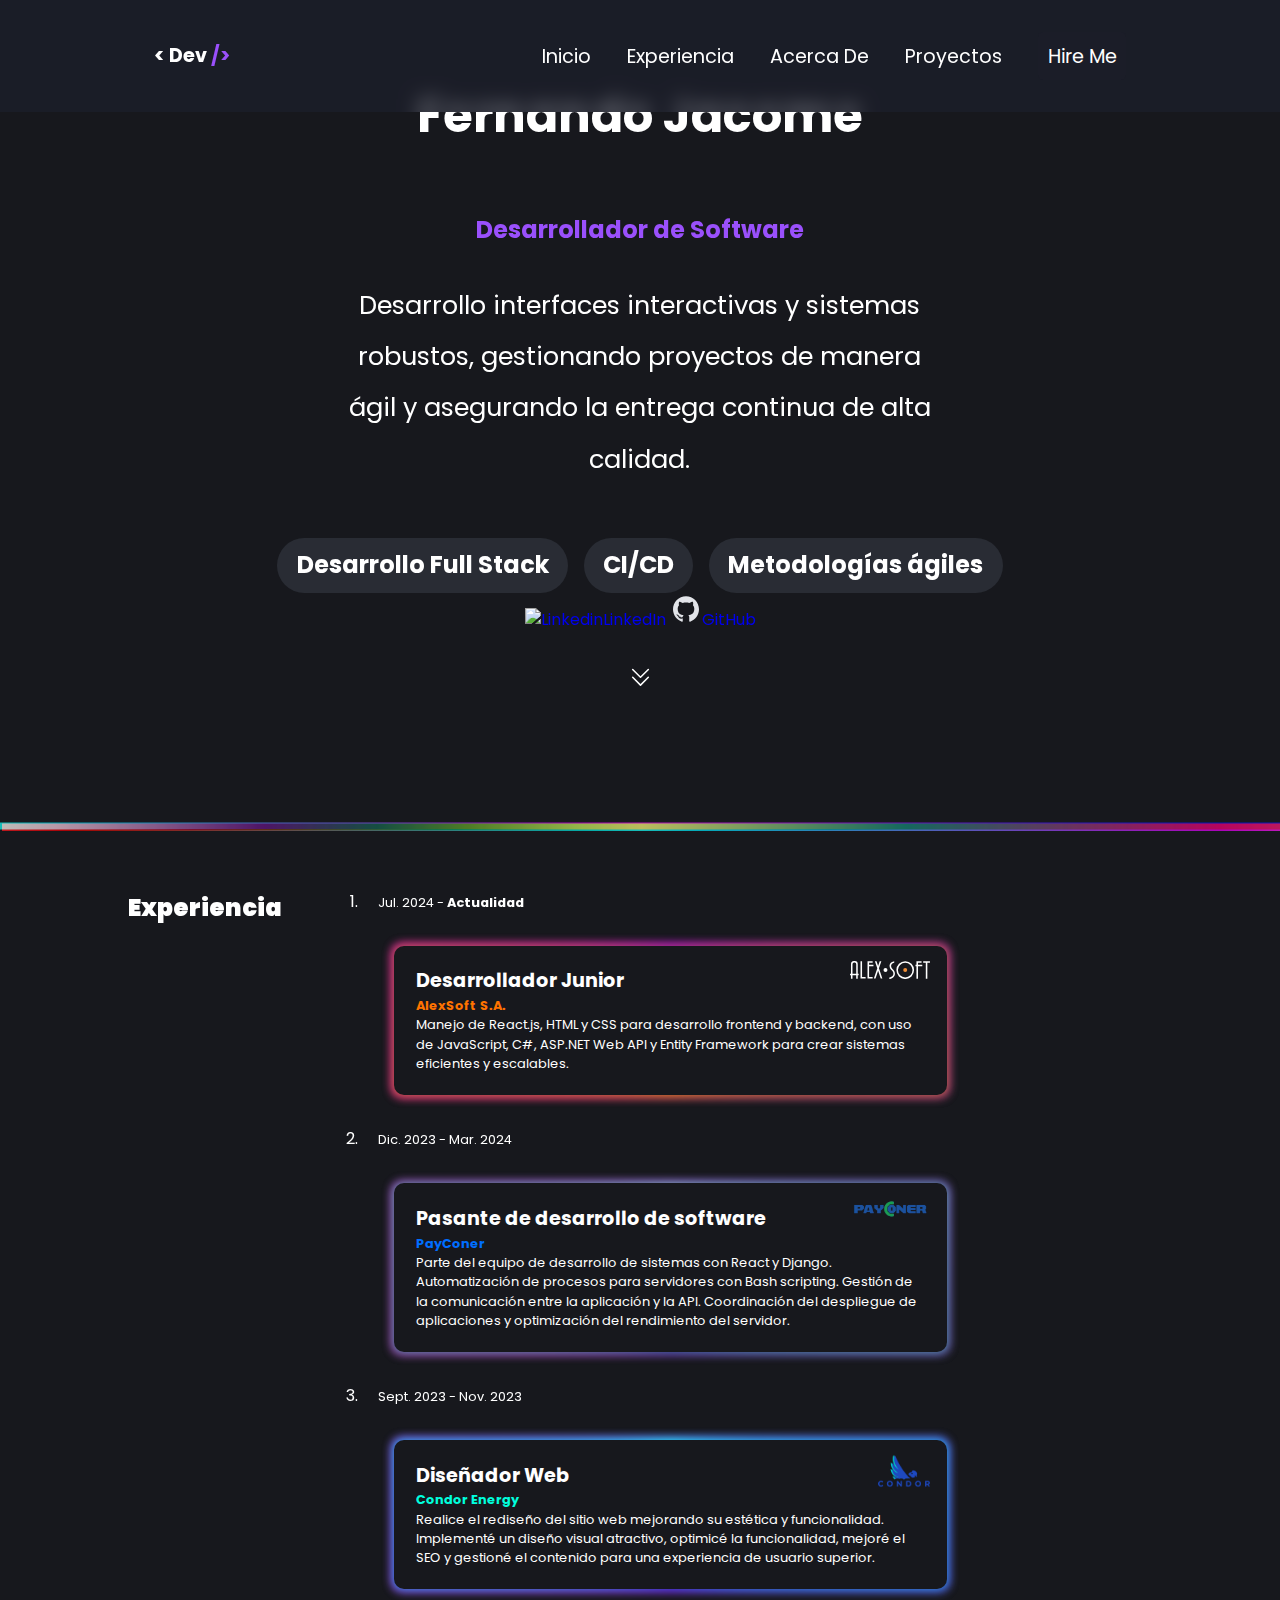
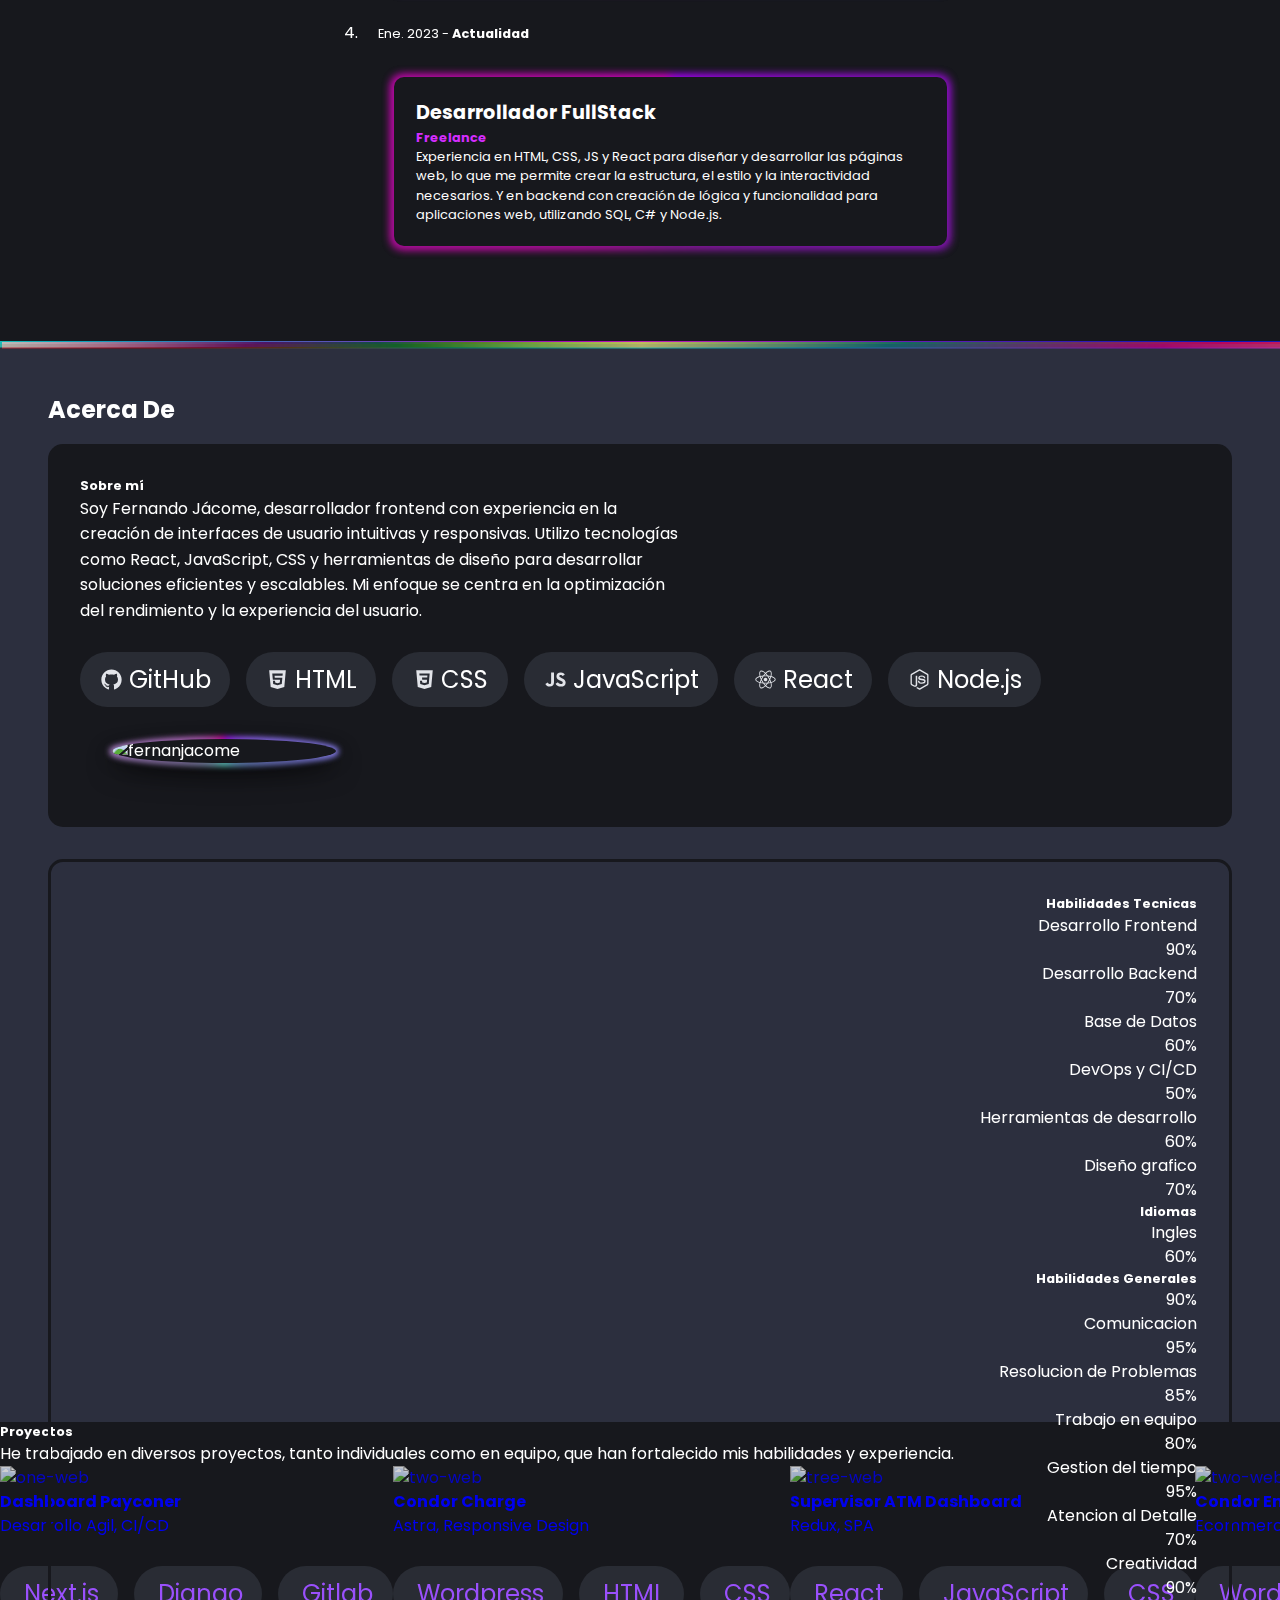
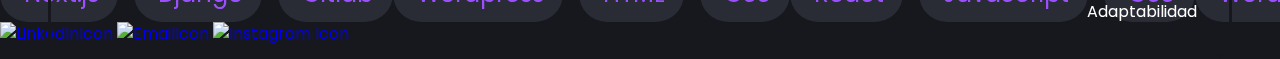
==== commit da31ba49: "bug" ====
--- a/index.html
+++ b/index.html
@@ -116,28 +116,32 @@
           calidad.
         </p>
         <div class="services">
-          <ul>
-            <div class="btn-group">
-              <li class="btn"><strong>Desarrollo Full Stack</strong></li>
-              <li class="btn"><strong>CI/CD</strong></li>
-              <li class="btn"><strong>Metodologías ágiles</strong></li>
-            </div>
-          </ul>
+          <div class="btn-group">
+            <div class="btn"><strong>Desarrollo Full Stack</strong></div>
+            <div class="btn"><strong>CI/CD</strong></div>
+            <div class="btn"><strong>Metodologías ágiles</strong></div>
+          </div>
         </div>
 
         <div class="contact-info">
           <a
             href="https://www.linkedin.com/in/fernando-j%C3%A1come-v%C3%A9liz-408b7a281/"
             target="_blank"
-            ><img src="./img/icons/svg-icons/linkb.png" />LinkedIn</a
+            ><img
+              src="./img/icons/svg-icons/linkb.png"
+              alt="Linkedin"
+            />LinkedIn</a
           >
           <a href="https://github.com/fernanjacome" target="_blank"
-            ><img src="./img/icons/svg-icons/GitHub.svg" />GitHub</a
+            ><img
+              src="./img/icons/svg-icons/GitHub.svg"
+              alt="Github"
+            />GitHub</a
           >
         </div>
 
         <div class="home-content-d">
-          <a href="#experience">
+          <div href="#experience">
             <svg
               class="caret-svg"
               xmlns="http://www.w3.org/2000/svg"
@@ -150,7 +154,7 @@
                 d="M213.66,130.34a8,8,0,0,1,0,11.32l-80,80a8,8,0,0,1-11.32,0l-80-80a8,8,0,0,1,11.32-11.32L128,204.69l74.34-74.35A8,8,0,0,1,213.66,130.34Zm-91.32,11.32a8,8,0,0,0,11.32,0l80-80a8,8,0,0,0-11.32-11.32L128,124.69,53.66,50.34A8,8,0,0,0,42.34,61.66Z"
               ></path>
             </svg>
-          </a>
+          </div>
         </div>
       </div>
     </section>
@@ -237,18 +241,18 @@
         <article class="about-me-cont left">
           <div class="text-container">
             <h3>Sobre mí</h3>
+            <p>
+              Soy Fernando Jácome, desarrollador frontend con experiencia en la
+              creación de interfaces de usuario intuitivas y responsivas.
+              Utilizo tecnologías como React, JavaScript, CSS y herramientas de
+              diseño para desarrollar soluciones eficientes y escalables. Mi
+              enfoque se centra en la optimización del rendimiento y la
+              experiencia del usuario.
+            </p>
             <hr />
-            <p>
-              Soy Fernando Jácome, un desarrollador apasionado por la tecnología
-              y el software. Mi experiencia abarca un amplio espectro de
-              tecnologías y metodologías que utilizo para resolver problemas
-              complejos y crear soluciones innovadoras.
-            </p>
-
-            <h3>Dominio de</h3>
-            <hr />
+
             <div class="btn-group">
-              <a class="btn">
+              <div class="btn">
                 <img
                   alt="Github"
                   loading="lazy"
@@ -257,51 +261,52 @@
                 />
 
                 GitHub
-              </a>
-              <a class="btn"
-                ><img
+              </div>
+              <div class="btn">
+                <img
                   alt="HTML"
                   loading="lazy"
                   class="icon-svg"
                   src="./img/icons/svg-icons/HTML.svg"
                 />
-                HTML</a
-              >
-              <a class="btn">
+                HTML
+              </div>
+              <div class="btn">
                 <img
                   alt="CSS"
                   loading="lazy"
                   class="icon-svg"
                   src="./img/icons/svg-icons/CSS.svg"
                 />
-
                 CSS
-              </a>
-              <a alt="JavaScript" class="btn"
-                ><img
+              </div>
+              <div alt="JavaScript" class="btn">
+                <img
+                  alt="JavaScript"
                   class="icon-svg"
                   loading="lazy"
                   src="./img/icons/svg-icons/JavaScript.svg"
                 />
-                JavaScript</a
-              >
-              <a alt="React" class="btn"
-                ><img
+                JavaScript
+              </div>
+              <div alt="React" class="btn">
+                <img
+                  alt="React"
                   class="icon-svg"
                   loading="lazy"
                   src="./img/icons/svg-icons/React.svg"
                 />
-                React</a
-              >
-              <a alt="Node.js" class="btn"
-                ><img
+                React
+              </div>
+              <div alt="Node.js" class="btn">
+                <img
+                  alt="Node.js"
                   class="icon-svg"
                   loading="lazy"
                   src="./img/icons/svg-icons/Node.js.svg"
                 />
-
-                Node.js</a
-              >
+                Node.js
+              </div>
             </div>
           </div>
           <div class="home-img">
@@ -310,7 +315,6 @@
               alt="fernanjacome"
               class="img-home"
               src="./img/image.png"
-              alt
             />
           </div>
         </article>
@@ -671,13 +675,13 @@
         target="_blank"
         aria-label="LinkedIn"
       >
-        <img src="./img/icons/svg-icons/linkedin.png" alt="LinkedIn Icon" />
+        <img src="./img/icons/svg-icons/linkedin.png" alt="LinkedInIcon" />
       </a>
       <a
         href="mailto:fernanjacome0sb@gmail.com"
         aria-label="Correo Electrónico"
       >
-        <img src="./img/icons/svg-icons/gmail.png" alt="Email Icon" />
+        <img src="./img/icons/svg-icons/gmail.png" alt="EmailIcon" />
       </a>
       <a
         href="https://www.instagram.com/fernanjacome"
